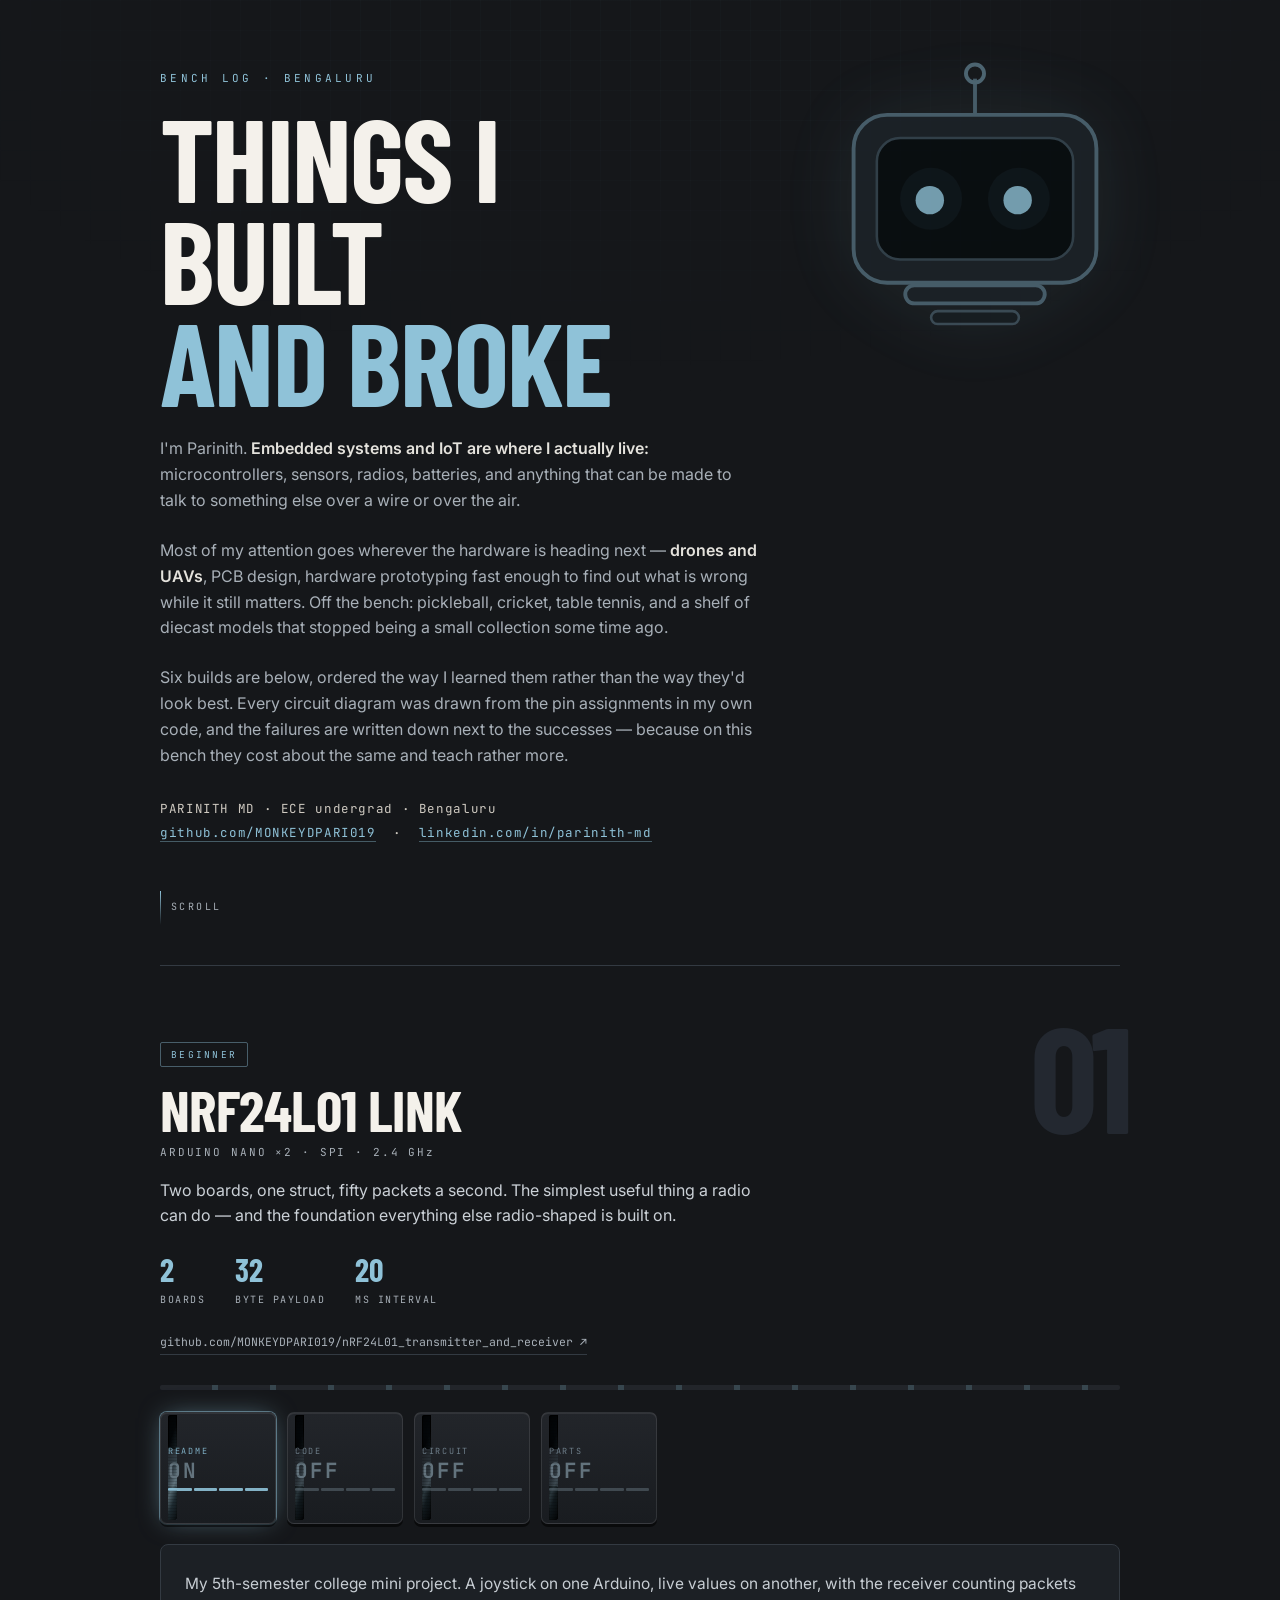
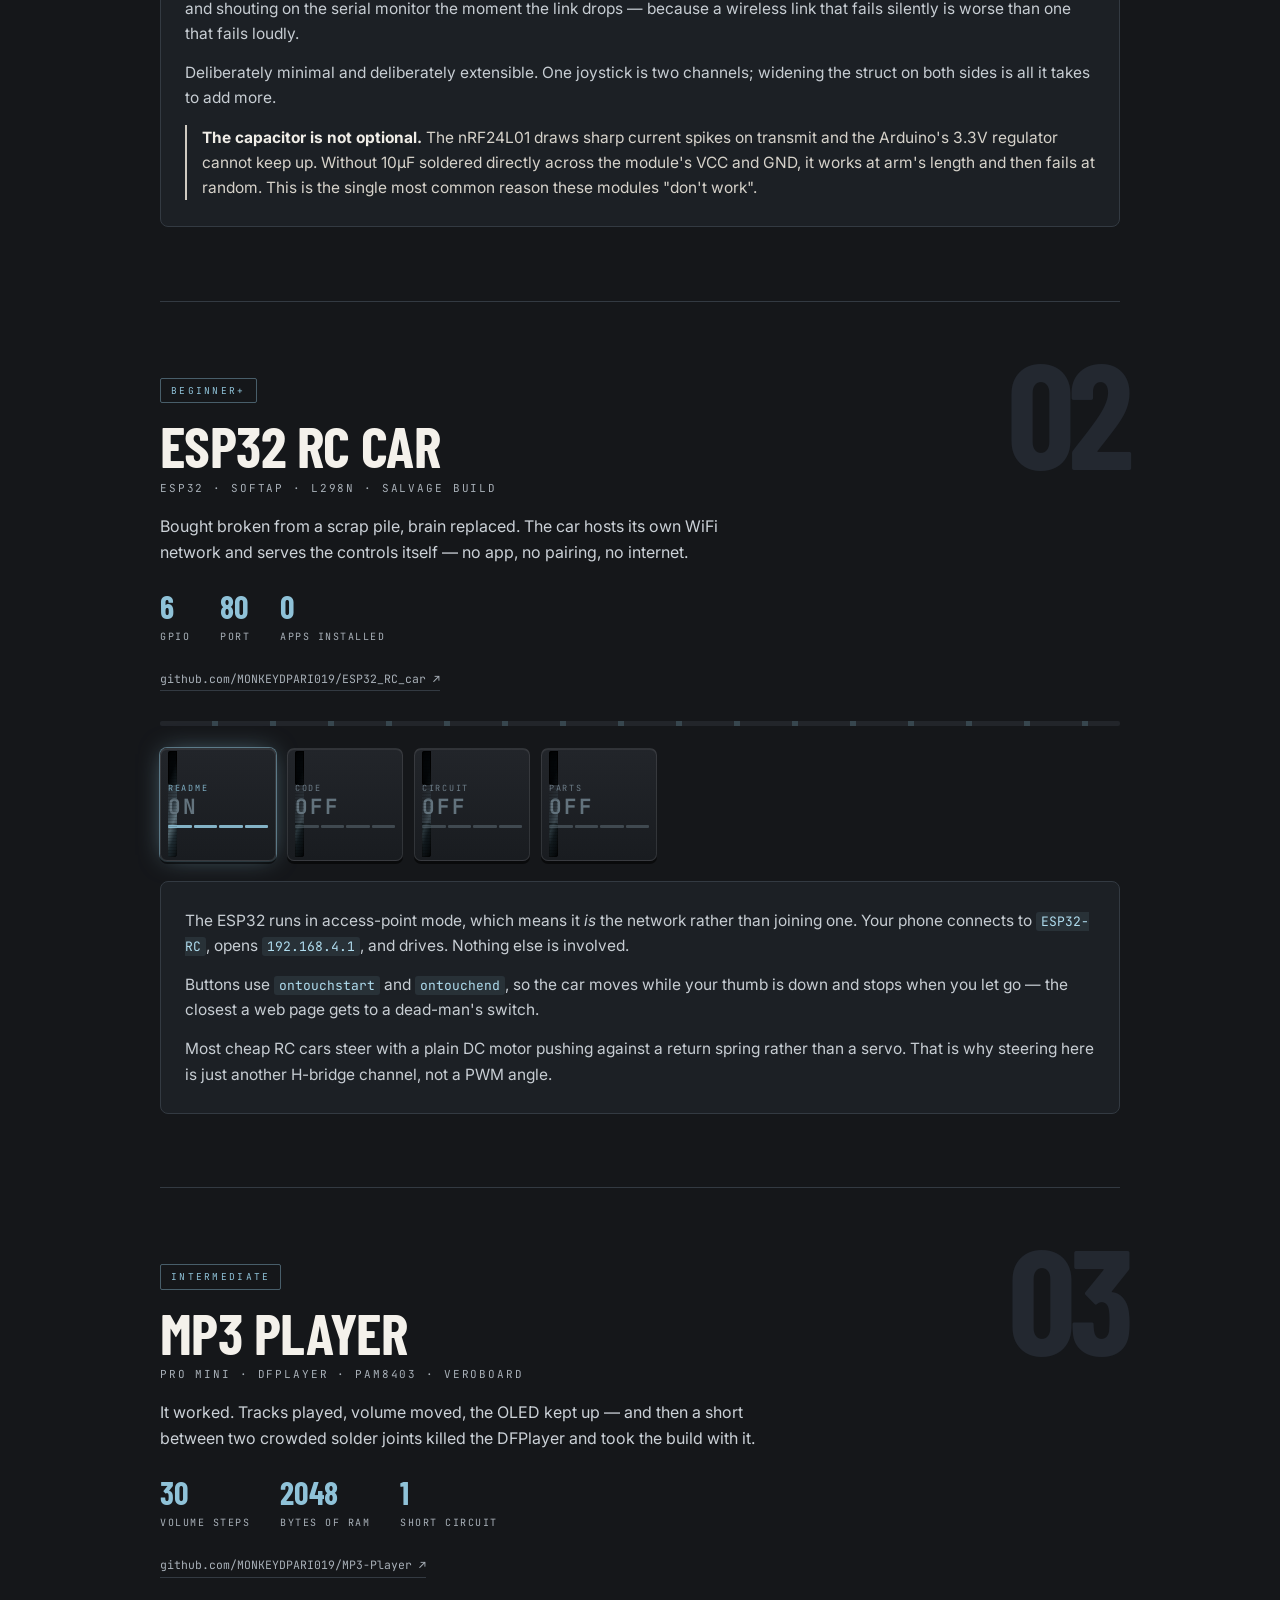
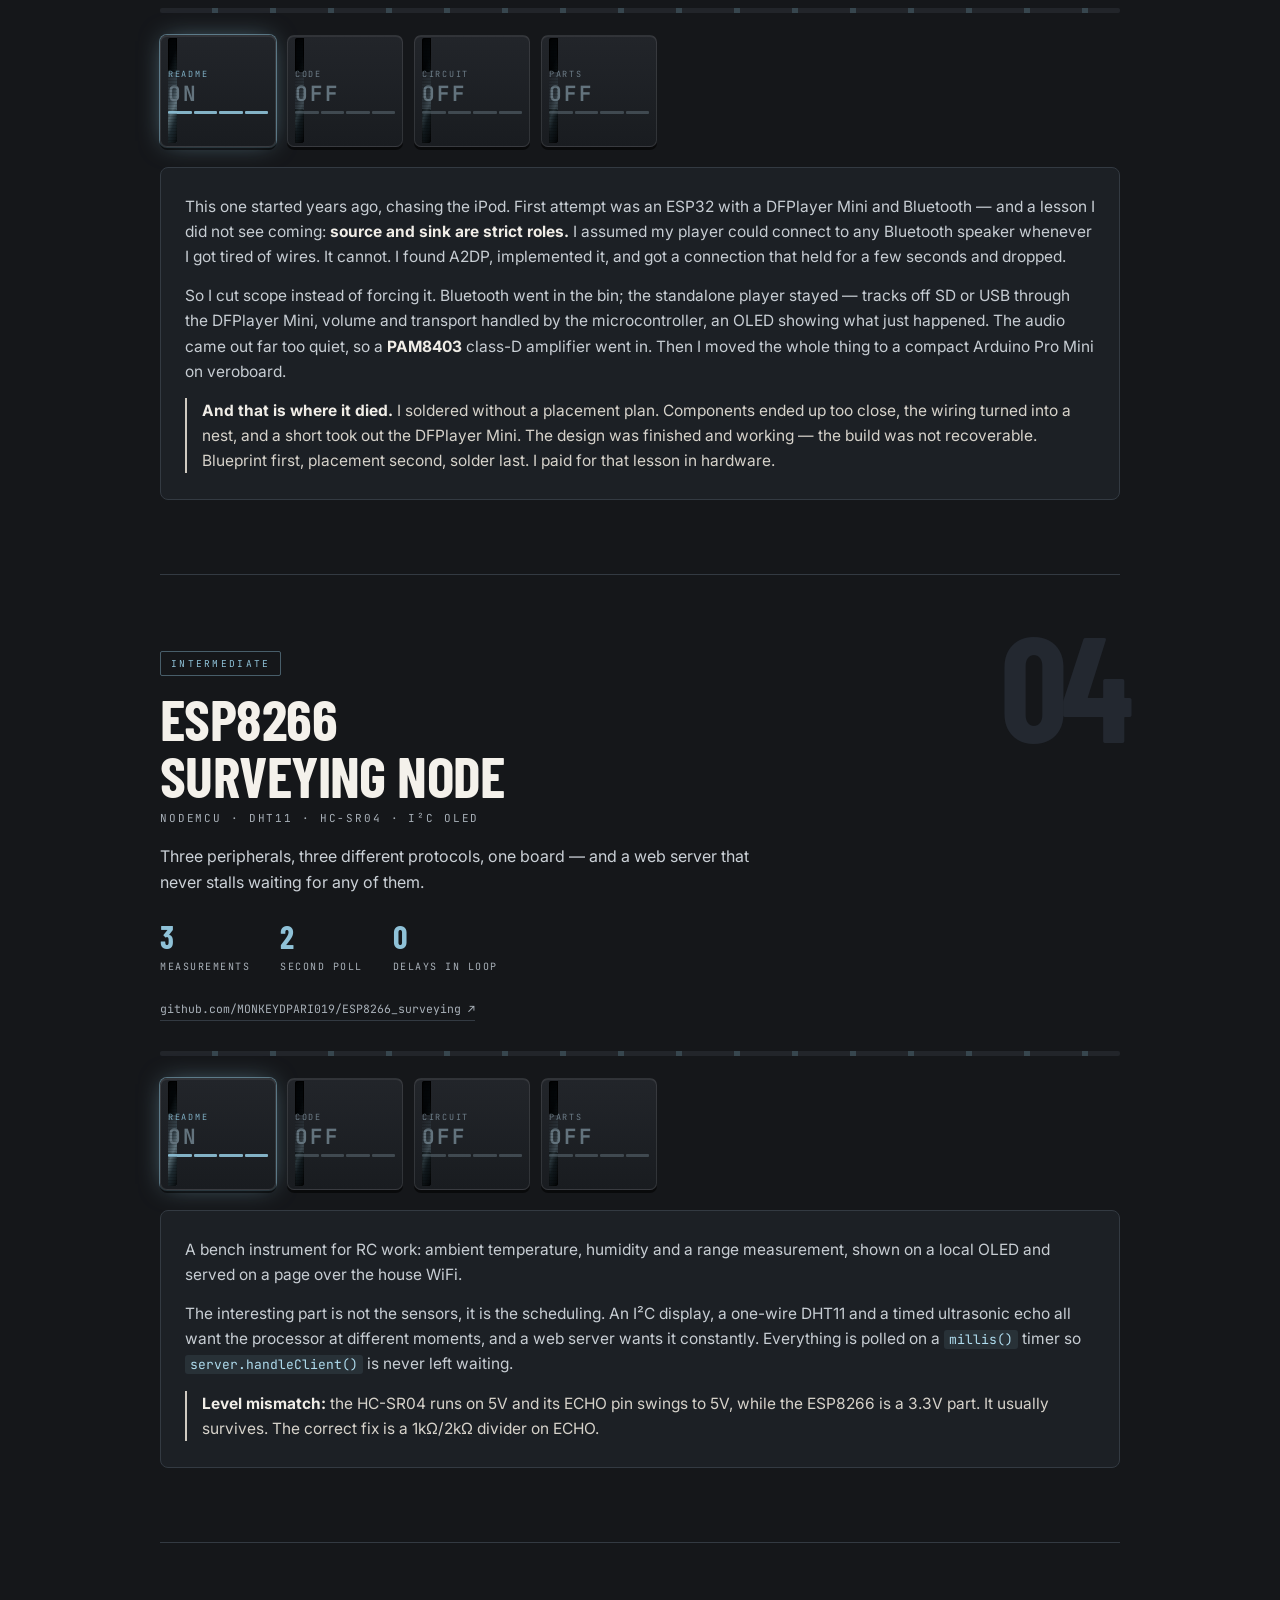
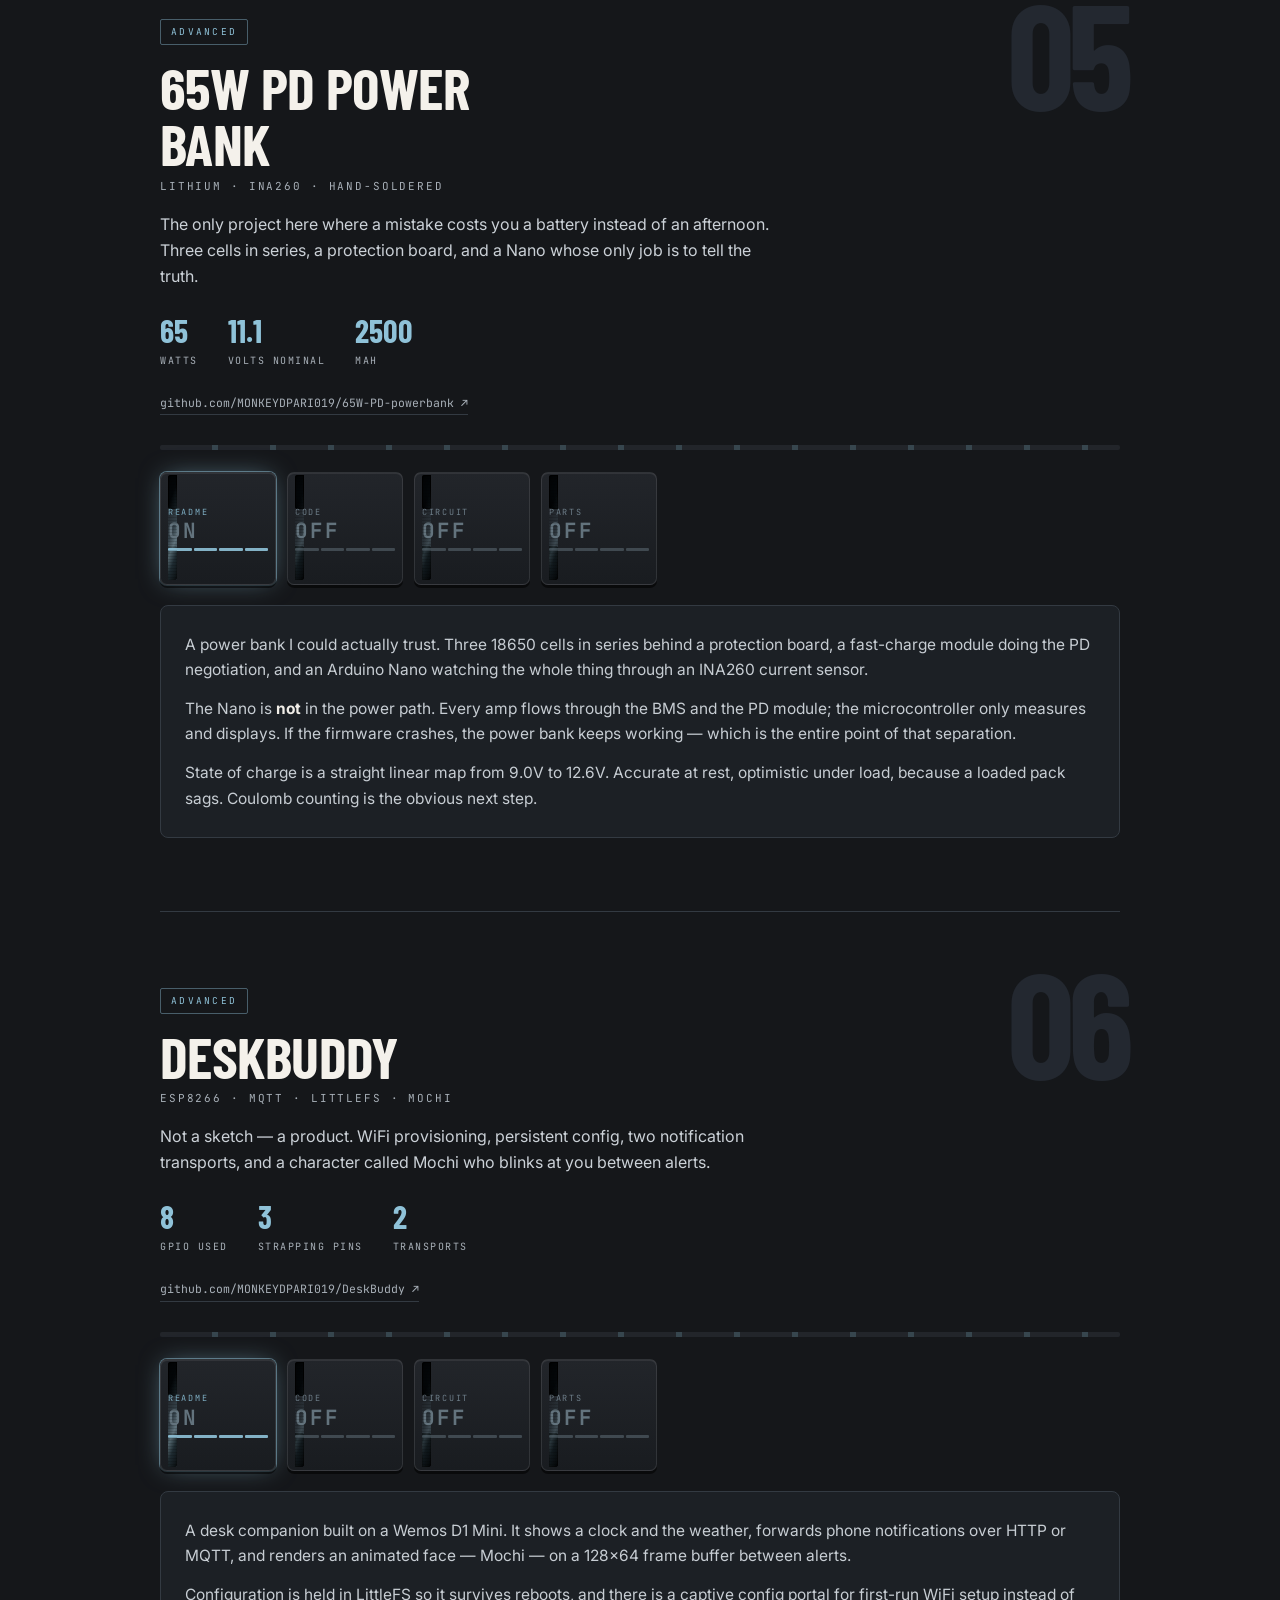
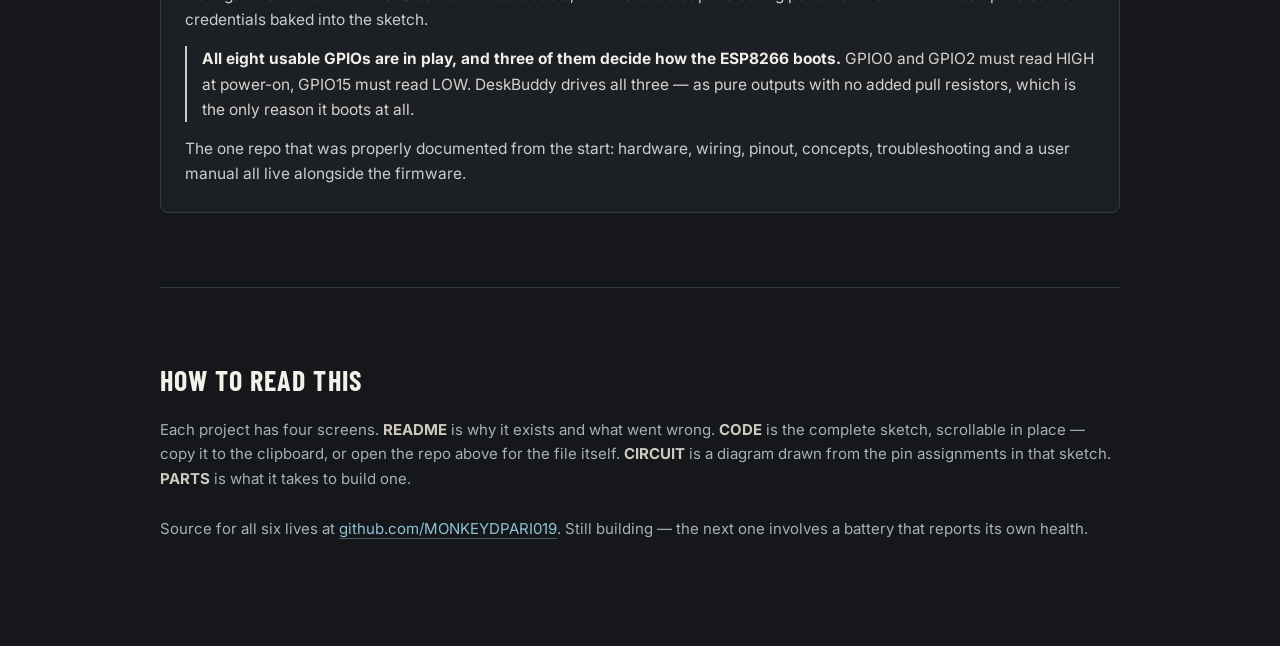
==== index.html @ 0521dbee "Add Bench Log site" ====
<!doctype html>
<html lang="en">
<head>
<meta charset="utf-8">
<meta name="viewport" content="width=device-width,initial-scale=1,viewport-fit=cover">
<meta name="description" content="Parinith MD — six hardware builds: nRF24L01 link, ESP32 RC car, MP3 player, ESP8266 surveying node, 65W PD power bank and DeskBuddy. Code, circuits and parts for each.">
<meta name="author" content="Parinith MD">
<meta name="theme-color" content="#15171a">
<meta property="og:type" content="website">
<meta property="og:title" content="Bench Log — Parinith">
<meta property="og:description" content="Parinith MD — six hardware builds: nRF24L01 link, ESP32 RC car, MP3 player, ESP8266 surveying node, 65W PD power bank and DeskBuddy. Code, circuits and parts for each.">
<link rel="icon" href="data:image/svg+xml,%3Csvg xmlns='http://www.w3.org/2000/svg' viewBox='0 0 100 100'%3E%3Ctext y='.9em' font-size='90'%3E%E2%9A%A1%3C/text%3E%3C/svg%3E">
<style>
  :root{color-scheme:dark}
  html{-webkit-text-size-adjust:100%}
  body{margin:0}
  img{max-width:100%}
  [hidden]{display:none!important}
</style>
</head>
<body>
<title>Bench Log — Parinith</title>
<link rel="preconnect" href="https://fonts.googleapis.com">
<link rel="preconnect" href="https://fonts.gstatic.com" crossorigin>
<link href="https://fonts.googleapis.com/css2?family=Barlow+Condensed:wght@400;600;700&family=JetBrains+Mono:wght@400;700&family=Inter:wght@400;500;600;700&display=swap" rel="stylesheet">
<style>
*{box-sizing:border-box}
:root{
  --bg:#15171a; --surface:#22252A; --surface2:#1c2025;
  --accent:#8FC2D8; --accent-hi:#AFDCEE; --chrome:#CFCAC1;
  --text:#E4E2DC; --dim:#A8B0B8; --line:#333a42;
  --mono:"JetBrains Mono",ui-monospace,SFMono-Regular,Menlo,monospace;
  --sans:"Inter",system-ui,-apple-system,"Segoe UI",sans-serif;
  --cond:"Barlow Condensed","Inter",system-ui,sans-serif;
}
body{background:var(--bg);color:var(--text);font-family:var(--sans);line-height:1.62;font-size:15.5px;
  -webkit-font-smoothing:antialiased}
body::before{content:"";position:fixed;inset:0;pointer-events:none;z-index:0;opacity:.4;
  background-image:linear-gradient(rgba(143,194,216,.05) 1px,transparent 1px),
                   linear-gradient(90deg,rgba(143,194,216,.05) 1px,transparent 1px);
  background-size:30px 30px;
  mask-image:radial-gradient(ellipse 85% 60% at 50% 0%,#000 25%,transparent 78%)}
.wrap{max-width:1000px;margin:0 auto;padding:0 20px;position:relative;z-index:1}

/* ---- hero ---- */
.hero{min-height:92vh;display:flex;flex-direction:column;justify-content:center;
  padding-block:70px 40px;position:relative}
.buddy{position:absolute;top:6%;right:-10px;width:min(310px,44vw);height:auto;opacity:.78;z-index:0;
  pointer-events:none;filter:drop-shadow(0 0 40px rgba(143,194,216,.12))}
.buddy .pup{transition:transform .14s cubic-bezier(.22,1,.3,1)}
.hero>*:not(.buddy){position:relative;z-index:1}
.hero .kick{font-family:var(--mono);font-size:11px;letter-spacing:.3em;color:var(--accent);text-transform:uppercase}
.hero h1{font-family:var(--cond);font-weight:700;font-size:clamp(44px,10.5vw,116px);line-height:.88;
  margin:18px 0 0;letter-spacing:-.015em;text-transform:uppercase;color:#F4F1EB}
.hero h1 em{font-style:normal;color:var(--accent);display:block}
.hero p{max-width:60ch;color:var(--dim);font-size:16px;margin:24px 0 0}
.hero p b{color:var(--text);font-weight:600}
.hero .who{font-family:var(--mono);font-size:12.5px;color:var(--chrome);margin-top:28px;letter-spacing:.05em;line-height:1.9}
.hero .who a{color:var(--accent);text-decoration:none;border-bottom:1px solid rgba(143,194,216,.4)}
.cue{margin-top:46px;font-family:var(--mono);font-size:10px;letter-spacing:.24em;color:var(--dim);
  display:flex;align-items:center;gap:10px}
.cue i{display:block;width:1px;height:34px;background:linear-gradient(var(--accent),transparent);
  animation:drop 2s ease-in-out infinite;transform-origin:top}
@keyframes drop{0%,100%{transform:scaleY(.3);opacity:.4}50%{transform:scaleY(1);opacity:1}}

/* ---- project ---- */
.proj{position:relative;padding-block:74px;border-top:1px solid var(--line)}
.pnum{position:absolute;top:54px;right:-6px;font-family:var(--cond);font-weight:700;
  font-size:clamp(78px,15vw,150px);line-height:.72;color:#232830;letter-spacing:-.05em;
  pointer-events:none;user-select:none;z-index:0}
.phead{position:relative;z-index:1}
.ptier{font-family:var(--mono);font-size:9.5px;letter-spacing:.24em;color:var(--accent);
  border:1px solid rgba(143,194,216,.42);display:inline-block;padding:4px 10px;border-radius:2px}
.pname{font-family:var(--cond);font-weight:700;font-size:clamp(32px,6.4vw,58px);line-height:.98;
  text-transform:uppercase;margin:14px 0 6px;letter-spacing:-.01em;color:#F4F1EB;overflow:hidden;
  max-width:min(100%,15ch);padding-right:4px}
.pname span{display:inline-block;transform:translateY(105%);transition:transform .75s cubic-bezier(.16,1,.3,1) .1s}
.reveal.in .pname span{transform:translateY(0)}
.pmeta{font-family:var(--mono);font-size:11px;letter-spacing:.17em;color:var(--dim)}
.ptag{max-width:62ch;color:#CBD1D7;font-size:16px;margin:16px 0 0}
.stats{display:flex;flex-wrap:wrap;gap:30px;margin-top:24px}
.stat b{display:block;font-family:var(--cond);font-weight:700;font-size:32px;color:var(--accent);line-height:1}
.stat span{font-family:var(--mono);font-size:10px;letter-spacing:.15em;color:var(--dim);text-transform:uppercase}
.repolink{display:inline-block;max-width:100%;margin-top:22px;font-family:var(--mono);font-size:11.5px;
  color:var(--dim);text-decoration:none;border-bottom:1px solid var(--line);padding-bottom:2px;
  overflow-wrap:anywhere;word-break:break-word;line-height:1.7}
.repolink:hover{color:var(--accent);border-color:var(--accent)}
.repolink.off{color:#79838c;border-bottom-style:dashed}
.stripe{height:5px;margin:30px 0 22px;border-radius:2px;
  background:repeating-linear-gradient(90deg,var(--surface) 0 52px,rgba(143,194,216,.28) 52px 58px);
  transform:scaleX(0);transform-origin:left;transition:transform 1s cubic-bezier(.16,1,.3,1) .2s}
.reveal.in .stripe{transform:scaleX(1)}

/* ---- OLED buttons, live blue ---- */
.oledrow{display:flex;flex-wrap:wrap;gap:11px;position:relative;z-index:1}
.oled{width:116px;padding:7px;border-radius:7px;border:1px solid rgba(255,255,255,.1);
  background:linear-gradient(var(--surface),#191c20);
  box-shadow:0 3px 0 rgba(0,0,0,.55),inset 0 1px 0 rgba(255,255,255,.07);
  cursor:pointer;font:inherit;color:inherit;text-align:left;display:block;
  transition:transform .18s cubic-bezier(.2,.8,.2,1),box-shadow .18s}
.oled:hover{transform:translateY(-2px)}
.oled:active{transform:translateY(2px);box-shadow:0 1px 0 rgba(0,0,0,.55)}
.oled:focus-visible{outline:2px solid var(--accent);outline-offset:3px}
.oled .screen{position:relative;border-radius:3px;background:#04080b;padding:8px 9px 7px;overflow:hidden;
  box-shadow:inset 0 0 0 1px #000,inset 0 0 16px rgba(0,0,0,.9)}
.oled .sweep{position:absolute;inset:0;pointer-events:none;
  background:linear-gradient(112deg,transparent 22%,rgba(143,194,216,.10) 42%,rgba(175,220,238,.22) 50%,
    rgba(143,194,216,.10) 58%,transparent 78%);
  background-size:280% 100%;animation:sweep 4.2s linear infinite}
@keyframes sweep{from{background-position:180% 0}to{background-position:-80% 0}}
.oled .screen::after{content:"";position:absolute;inset:0;pointer-events:none;opacity:.5;
  background:repeating-linear-gradient(to bottom,rgba(0,0,0,.3) 0 1px,transparent 1px 3px)}
.oled .lbl,.oled .state,.oled .bars{position:relative}
.oled .lbl{display:block;font-family:var(--mono);font-size:8.5px;letter-spacing:.2em;color:#6d7d88;transition:color .25s}
.oled .state{display:block;font-family:var(--mono);font-size:21px;font-weight:700;letter-spacing:.1em;
  line-height:1.15;color:#63737d;transition:color .25s,text-shadow .25s}
.oled .bars{display:flex;gap:2px;margin-top:5px}
.oled .bars i{height:3px;flex:1;background:#63737d;opacity:.5;border-radius:1px;transition:background .25s,opacity .25s}
.oled[aria-pressed="true"]{box-shadow:0 3px 0 rgba(0,0,0,.55),inset 0 1px 0 rgba(255,255,255,.07),
  0 0 0 1px rgba(143,194,216,.5),0 0 26px -6px rgba(143,194,216,.6)}
.oled[aria-pressed="true"] .sweep{animation-duration:2.1s;
  background:linear-gradient(112deg,transparent 18%,rgba(143,194,216,.2) 40%,rgba(190,232,248,.42) 50%,
    rgba(143,194,216,.2) 60%,transparent 82%);background-size:280% 100%}
.oled[aria-pressed="true"] .lbl{color:#7FAFC4}
.oled[aria-pressed="true"] .state{animation:livehue 2.6s ease-in-out infinite}
@keyframes livehue{
  0%,100%{color:var(--accent);text-shadow:0 0 8px rgba(143,194,216,.45)}
  50%{color:var(--accent-hi);text-shadow:0 0 16px rgba(175,220,238,.8)}}
.oled[aria-pressed="true"] .bars i{background:var(--accent);opacity:.9}
.oled[aria-pressed="true"] .bars i:nth-child(1){animation:pls 1.5s infinite}
.oled[aria-pressed="true"] .bars i:nth-child(2){animation:pls 1.5s .2s infinite}
.oled[aria-pressed="true"] .bars i:nth-child(3){animation:pls 1.5s .4s infinite}
.oled[aria-pressed="true"] .bars i:nth-child(4){animation:pls 1.5s .6s infinite}
@keyframes pls{0%,100%{opacity:.9}50%{opacity:.3}}

/* ---- panels ---- */
.panels{margin-top:20px;position:relative;z-index:1}
.panel{background:var(--surface2);border:1px solid var(--line);border-radius:8px;padding:26px 24px;
  color:#C7CDD3;animation:lock .55s cubic-bezier(.16,1,.3,1) both}
.panel[hidden]{display:none!important}
@keyframes lock{from{opacity:0;transform:perspective(900px) rotateX(-11deg) translateY(16px)}
  to{opacity:1;transform:perspective(900px) rotateX(0) translateY(0)}}
.panel p{margin:0 0 14px}.panel p:last-child{margin-bottom:0}
.panel b{color:#F0EDE7}
.panel code{font-family:var(--mono);font-size:13px;color:var(--accent-hi);
  background:rgba(143,194,216,.1);padding:1px 5px;border-radius:3px}
.panel .warn{border-left:2px solid var(--chrome);padding-left:15px;color:#D6D2CA}

/* ---- code ---- */
.cblock+.cblock{margin-top:24px}
.codehead{display:flex;flex-wrap:wrap;gap:10px;align-items:center;justify-content:space-between;margin-bottom:12px}
.cfile{font-family:var(--mono);font-size:11.5px;letter-spacing:.08em;color:var(--chrome)}
.cfile em{font-style:normal;color:#7e8891;margin-left:10px;font-size:10.5px}
.cacts{display:flex;flex-wrap:wrap;gap:8px}
.cbtn{font-family:var(--mono);font-size:10.5px;letter-spacing:.13em;padding:8px 13px;border-radius:4px;
  border:1px solid rgba(143,194,216,.4);background:rgba(143,194,216,.08);color:var(--accent-hi);
  cursor:pointer;text-decoration:none;display:inline-flex;align-items:center;gap:7px;
  transition:background .2s,border-color .2s,color .2s}
.cbtn:hover{background:rgba(143,194,216,.2);border-color:var(--accent)}
.cbtn .ci{font-size:12px;line-height:1}
.cbtn.off{border-style:dashed;border-color:#4a535c;background:none;color:#7e8891;cursor:default}
.cbtn.done{background:rgba(143,194,216,.3);color:#fff;border-color:var(--accent-hi)}
.prewrap{position:relative}
.prewrap::after{content:"";position:absolute;left:1px;right:14px;bottom:1px;height:44px;border-radius:0 0 6px 6px;
  background:linear-gradient(transparent,#0d1114 88%);pointer-events:none;opacity:1;transition:opacity .25s}
.prewrap.at-end::after{opacity:0}
.panel pre{margin:0;overflow:auto;max-height:520px;background:#0d1114;border:1px solid #2a3138;
  border-radius:6px;padding:18px;
  scrollbar-width:thin;scrollbar-color:#5C8CA4 #12181c}
.panel pre::-webkit-scrollbar{width:13px;height:13px}
.panel pre::-webkit-scrollbar-track{background:#12181c;border-radius:7px}
.panel pre::-webkit-scrollbar-thumb{background:#4E7285;border-radius:7px;border:3px solid #12181c;min-height:44px}
.panel pre::-webkit-scrollbar-thumb:hover{background:var(--accent)}
.panel pre::-webkit-scrollbar-corner{background:#12181c}
.panel pre code{background:none;padding:0;color:#D3D9DF;font-size:12.8px;line-height:1.72;display:block;
  white-space:pre;font-family:var(--mono)}

/* ---- circuit ---- */
.cdwrap{overflow-x:auto;-webkit-overflow-scrolling:touch}
.cd{display:block;width:100%;min-width:660px;height:auto}
.cd .tr{stroke-dasharray:1400;stroke-dashoffset:1400}
.panel:not([hidden]) .cd .tr{animation:draw 1.9s ease forwards}
@keyframes draw{to{stroke-dashoffset:0}}
.cnote{margin-top:20px;font-size:14.5px;color:#B3BAC1;max-width:74ch}
.plates{display:flex;flex-wrap:wrap;gap:9px}
.plate{font-family:var(--mono);font-size:11px;letter-spacing:.12em;padding:9px 13px;
  border:1px solid #3c444d;border-radius:3px;color:var(--chrome);background:#1a1e23}

/* ---- footer ---- */
.foot{padding-block:70px 90px;border-top:1px solid var(--line);color:var(--dim);font-size:15px}
.foot h3{font-family:var(--cond);font-size:28px;text-transform:uppercase;letter-spacing:.04em;
  color:#F4F1EB;margin:0 0 14px}
.foot a{color:var(--accent);text-decoration:none;border-bottom:1px solid rgba(143,194,216,.4)}

.reveal{opacity:0;transform:translateY(28px);transition:opacity .7s ease,transform .7s cubic-bezier(.16,1,.3,1)}
.reveal.in{opacity:1;transform:none}
@media (prefers-reduced-motion:reduce){
  *,*::before,*::after{animation-duration:.01ms!important;animation-iteration-count:1!important;
    transition-duration:.01ms!important}
  .reveal{opacity:1;transform:none}.pname span{transform:none}.stripe{transform:scaleX(1)}
  .cd .tr{stroke-dashoffset:0}}
@media(max-width:620px){
  .buddy{width:132px;top:0;right:-16px;opacity:.3}
  .pnum{display:none}.pname{max-width:100%}
  .oled{width:calc(50% - 6px)}
  .panel{padding:20px 16px}.panel pre{padding:14px;max-height:400px}
  .stats{gap:22px}
  .codehead{justify-content:flex-start}
}
</style>

<div class="wrap">

<header class="hero">
  <svg class="buddy" viewBox="0 0 240 220" aria-hidden="true">
  <g class="bd">
    <path d="M120 16 V44" stroke="#55707f" stroke-width="3"/>
    <circle cx="120" cy="12" r="7" fill="none" stroke="#5d7a8a" stroke-width="3"/>
    <rect x="26" y="44" width="188" height="130" rx="26" fill="#1e242b" stroke="#55707f" stroke-width="3"/>
    <rect x="44" y="62" width="152" height="94" rx="18" fill="#070c0f" stroke="#3a4b56" stroke-width="2"/>
    <g class="eyeL"><circle cx="86" cy="109" r="24" fill="#0e161b"/><circle class="pup" cx="86" cy="109" r="11" fill="#8FC2D8"/></g>
    <g class="eyeR"><circle cx="154" cy="109" r="24" fill="#0e161b"/><circle class="pup" cx="154" cy="109" r="11" fill="#8FC2D8"/></g>
    <rect x="66" y="176" width="108" height="14" rx="7" fill="#1e242b" stroke="#55707f" stroke-width="3"/>
    <rect x="86" y="196" width="68" height="10" rx="5" fill="#191f25" stroke="#465966" stroke-width="2"/>
  </g>
</svg>
  <div class="kick">Bench log · Bengaluru</div>
  <h1>Things I<br>built<em>and broke</em></h1>
  <p>I'm Parinith. <b>Embedded systems and IoT are where I actually live:</b> microcontrollers, sensors, radios, batteries, and anything that can be made to talk to something else over a wire or over the air.</p>
  <p>Most of my attention goes wherever the hardware is heading next — <b>drones and UAVs</b>, PCB design, hardware prototyping fast enough to find out what is wrong while it still matters. Off the bench: pickleball, cricket, table tennis, and a shelf of diecast models that stopped being a small collection some time ago.</p>
  <p>Six builds are below, ordered the way I learned them rather than the way they'd look best. Every circuit diagram was drawn from the pin assignments in my own code, and the failures are written down next to the successes — because on this bench they cost about the same and teach rather more.</p>
  <div class="who">PARINITH MD · ECE undergrad · Bengaluru<br>
    <a href="https://github.com/MONKEYDPARI019" target="_blank" rel="noopener">github.com/MONKEYDPARI019</a>
    &nbsp;·&nbsp;
    <a href="https://www.linkedin.com/in/parinith-md-26a4a126a" target="_blank" rel="noopener">linkedin.com/in/parinith-md</a></div>
  <div class="cue"><i></i>SCROLL</div>
</header>


<section class="proj reveal" id="p-nrf">
  <div class="pnum" aria-hidden="true">01</div>
  <div class="phead">
    <div class="ptier">BEGINNER</div>
    <h2 class="pname"><span>nRF24L01 Link</span></h2>
    <div class="pmeta">ARDUINO NANO ×2 · SPI · 2.4 GHz</div>
    <p class="ptag">Two boards, one struct, fifty packets a second. The simplest useful thing a radio can do — and the foundation everything else radio-shaped is built on.</p>
    <div class="stats"><div class="stat"><b data-to="2">2</b><span>boards</span></div><div class="stat"><b data-to="32">32</b><span>byte payload</span></div><div class="stat"><b data-to="20">20</b><span>ms interval</span></div></div>
    <a class="repolink" href="https://github.com/MONKEYDPARI019/nRF24L01_transmitter_and_receiver" target="_blank" rel="noopener">github.com/MONKEYDPARI019/nRF24L01_transmitter_and_receiver &#8599;</a>
  </div>
  <div class="stripe" aria-hidden="true"></div>
  <div class="oledrow" role="tablist"><button class="oled" aria-pressed="true" data-target="nrf-readme"><span class="screen"><span class="sweep" aria-hidden="true"></span><span class="lbl">README</span><span class="state">ON</span><span class="bars"><i></i><i></i><i></i><i></i></span></span></button><button class="oled" aria-pressed="false" data-target="nrf-code"><span class="screen"><span class="sweep" aria-hidden="true"></span><span class="lbl">CODE</span><span class="state">OFF</span><span class="bars"><i></i><i></i><i></i><i></i></span></span></button><button class="oled" aria-pressed="false" data-target="nrf-circuit"><span class="screen"><span class="sweep" aria-hidden="true"></span><span class="lbl">CIRCUIT</span><span class="state">OFF</span><span class="bars"><i></i><i></i><i></i><i></i></span></span></button><button class="oled" aria-pressed="false" data-target="nrf-parts"><span class="screen"><span class="sweep" aria-hidden="true"></span><span class="lbl">PARTS</span><span class="state">OFF</span><span class="bars"><i></i><i></i><i></i><i></i></span></span></button></div>
  <div class="panels">
    <div class="panel" id="nrf-readme"><p>My 5th-semester college mini project. A joystick on one Arduino, live values on another, with the receiver counting packets and shouting on the serial monitor the moment the link drops — because a wireless link that fails silently is worse than one that fails loudly.</p>
<p>Deliberately minimal and deliberately extensible. One joystick is two channels; widening the struct on both sides is all it takes to add more.</p>
<p class="warn"><b>The capacitor is not optional.</b> The nRF24L01 draws sharp current spikes on transmit and the Arduino's 3.3V regulator cannot keep up. Without 10µF soldered directly across the module's VCC and GND, it works at arm's length and then fails at random. This is the single most common reason these modules "don't work".</p></div>
    <div class="panel" id="nrf-code" hidden><div class="cblock">
  <div class="codehead">
    <span class="cfile">transmitter.ino<em>34 lines &middot; scroll for the rest</em></span>
    <span class="cacts"><button class="cbtn copy" data-copy="nrf-src-0"><span class="ci">&#10697;</span> COPY CODE</button></span>
  </div>
  <div class="prewrap"><pre><code id="nrf-src-0">#include &lt;SPI.h&gt;
#include &lt;nRF24L01.h&gt;
#include &lt;RF24.h&gt;

RF24 radio(9, 10); // CE, CSN
const uint64_t address = 0xE8E8F0F0E1LL;  // Communication pipe

struct DataPacket {
  int xValue;
  int yValue;
};

DataPacket data;

void setup() {
  Serial.begin(9600);
  radio.begin();
  radio.openWritingPipe(address);
  radio.setPALevel(RF24_PA_LOW);
  radio.stopListening();
}

void loop() {
  data.xValue = analogRead(A0);  // Joystick X-axis
  data.yValue = analogRead(A1);  // Joystick Y-axis

  radio.write(&amp;data, sizeof(DataPacket));  // Send values

  // Debug
  Serial.print("X: "); Serial.print(data.xValue);
  Serial.print("\tY: "); Serial.println(data.yValue);

  delay(20);
}</code></pre></div>
</div><div class="cblock">
  <div class="codehead">
    <span class="cfile">receiver_working.ino<em>50 lines &middot; scroll for the rest</em></span>
    <span class="cacts"><button class="cbtn copy" data-copy="nrf-src-1"><span class="ci">&#10697;</span> COPY CODE</button></span>
  </div>
  <div class="prewrap"><pre><code id="nrf-src-1">#include &lt;SPI.h&gt;
#include &lt;nRF24L01.h&gt;
#include &lt;RF24.h&gt;

RF24 radio(9, 10); // CE, CSN
const uint64_t address = 0xE8E8F0F0E1LL;  // Must match transmitter

struct DataPacket {
  int xValue;
  int yValue;
};

DataPacket data;

unsigned long lastReceived = 0;
unsigned int receivedCount = 0;
unsigned int missedCount = 0;
const unsigned long timeout = 200; // ms to consider connection lost

void setup() {
  Serial.begin(9600);
  radio.begin();
  radio.openReadingPipe(1, address);
  radio.setPALevel(RF24_PA_LOW);
  radio.startListening();
  Serial.println("Receiver online. Printing RF details...");
  radio.printDetails();  // Outputs all RF24 config registers over Serial
}

void loop() {
  if (radio.available()) {
    radio.read(&amp;data, sizeof(DataPacket));
    receivedCount++;
    lastReceived = millis();
    Serial.print("Received X: "); Serial.print(data.xValue);
    Serial.print("\tY: "); Serial.print(data.yValue);
    Serial.print("\tPacket #: "); Serial.print(receivedCount);
    Serial.print("\tMissed: "); Serial.println(missedCount);
    missedCount = 0; // Reset missed counter on successful packet
  } else {
    // If timeout exceeded, warn and increment missed count
    if (millis() - lastReceived &gt; timeout) {
      missedCount++;
      Serial.println("Warning: No packet received within timeout!");
      Serial.print("Missed packets: "); Serial.println(missedCount);
      lastReceived = millis(); // Reset timer so not to spam Serial
    }
  }
  delay(20);
}</code></pre></div>
</div></div>
    <div class="panel" id="nrf-circuit" hidden><div class="cdwrap"><svg class="cd" viewBox="0 0 900 430" xmlns="http://www.w3.org/2000/svg" role="img">
<text x="0" y="14" fill="#8fc2d8" font-family="JetBrains Mono,monospace" font-size="9" letter-spacing="0.08em">TRANSMITTER</text>
<text x="500" y="14" fill="#8fc2d8" font-family="JetBrains Mono,monospace" font-size="9" letter-spacing="0.08em">RECEIVER</text>
<rect x="20" y="120" width="130" height="150" fill="#232830" stroke="#6f8b99" stroke-width="1.3" rx="3"/>
<text x="85" y="188" fill="#cfcac1" font-family="JetBrains Mono,monospace" font-size="11" text-anchor="middle">ARDUINO</text>
<text x="85" y="204" fill="#cfcac1" font-family="JetBrains Mono,monospace" font-size="11" text-anchor="middle">NANO</text>
<text x="85" y="222" fill="#7d8b95" font-family="JetBrains Mono,monospace" font-size="8.5" text-anchor="middle">transmitter</text>
<rect x="250" y="130" width="110" height="96" fill="#1b1f24" stroke="#4a6574" stroke-width="1.2" rx="3"/>
<text x="305" y="172" fill="#cfcac1" font-family="JetBrains Mono,monospace" font-size="11" text-anchor="middle">nRF24L01+</text>
<text x="305" y="190" fill="#7d8b95" font-family="JetBrains Mono,monospace" font-size="8.5" text-anchor="middle">2.4 GHz</text>
<rect x="20" y="300" width="130" height="74" fill="#1b1f24" stroke="#4a6574" stroke-width="1.2" rx="3"/>
<text x="85" y="332" fill="#cfcac1" font-family="JetBrains Mono,monospace" font-size="11" text-anchor="middle">JOYSTICK</text>
<text x="85" y="350" fill="#7d8b95" font-family="JetBrains Mono,monospace" font-size="8.5" text-anchor="middle">2-axis analog</text>
<path d="M150 140 H250" stroke="#8fc2d8" stroke-width="1.3" fill="none" class="tr"/><text x="200" y="135" fill="#7d8b95" font-family="JetBrains Mono,monospace" font-size="8.5" text-anchor="middle">D9 CE</text>
<path d="M150 158 H250" stroke="#8fc2d8" stroke-width="1.3" fill="none" class="tr"/><text x="200" y="153" fill="#7d8b95" font-family="JetBrains Mono,monospace" font-size="8.5" text-anchor="middle">D10 CSN</text>
<path d="M150 176 H250" stroke="#8fc2d8" stroke-width="1.3" fill="none" class="tr"/><text x="200" y="171" fill="#7d8b95" font-family="JetBrains Mono,monospace" font-size="8.5" text-anchor="middle">D13 SCK</text>
<path d="M150 194 H250" stroke="#8fc2d8" stroke-width="1.3" fill="none" class="tr"/><text x="200" y="189" fill="#7d8b95" font-family="JetBrains Mono,monospace" font-size="8.5" text-anchor="middle">D11 MOSI</text>
<path d="M150 212 H250" stroke="#8fc2d8" stroke-width="1.3" fill="none" class="tr"/><text x="200" y="207" fill="#7d8b95" font-family="JetBrains Mono,monospace" font-size="8.5" text-anchor="middle">D12 MISO</text>
<path d="M150 240 H210 V252 H250" stroke="#cfcac1" stroke-width="1.6" fill="none" class="tr"/><text x="212" y="266" fill="#7d8b95" font-family="JetBrains Mono,monospace" font-size="8.5">3.3V</text>
<path d="M60 300 V284 H120 V300" stroke="#8fc2d8" stroke-width="1.3" fill="none" class="tr"/>
<path d="M75 300 V276 H40 V270" stroke="#8fc2d8" stroke-width="1.3" fill="none" class="tr"/>
<text x="24" y="292" fill="#7d8b95" font-family="JetBrains Mono,monospace" font-size="8.5">A0 x</text><text x="108" y="292" fill="#7d8b95" font-family="JetBrains Mono,monospace" font-size="8.5">A1 y</text>
<rect x="266" y="246" width="78" height="20" fill="none" stroke="#cfcac1" stroke-width="1" stroke-dasharray="3 2"/>
<text x="305" y="260" fill="#7d8b95" font-family="JetBrains Mono,monospace" font-size="8.5" text-anchor="middle">10uF across VCC</text>
<path d="M370 178 q60 -46 120 0" stroke="#8fc2d8" stroke-width="1.2" fill="none" stroke-dasharray="5 4" class="tr"/>
<path d="M378 190 q52 -34 104 0" stroke="#8fc2d8" stroke-width="1" fill="none" stroke-dasharray="4 4" opacity=".6" class="tr"/>
<text x="430" y="126" fill="#8fc2d8" font-family="JetBrains Mono,monospace" font-size="9" letter-spacing="0.08em" text-anchor="middle">PIPE 0xE8E8F0F0E1</text>
<rect x="500" y="130" width="110" height="96" fill="#1b1f24" stroke="#4a6574" stroke-width="1.2" rx="3"/>
<text x="555" y="172" fill="#cfcac1" font-family="JetBrains Mono,monospace" font-size="11" text-anchor="middle">nRF24L01+</text>
<text x="555" y="190" fill="#7d8b95" font-family="JetBrains Mono,monospace" font-size="8.5" text-anchor="middle">2.4 GHz</text>
<rect x="710" y="120" width="130" height="150" fill="#232830" stroke="#6f8b99" stroke-width="1.3" rx="3"/>
<text x="775" y="188" fill="#cfcac1" font-family="JetBrains Mono,monospace" font-size="11" text-anchor="middle">ARDUINO</text>
<text x="775" y="204" fill="#cfcac1" font-family="JetBrains Mono,monospace" font-size="11" text-anchor="middle">NANO</text>
<text x="775" y="222" fill="#7d8b95" font-family="JetBrains Mono,monospace" font-size="8.5" text-anchor="middle">receiver</text>
<path d="M610 140 H710" stroke="#8fc2d8" stroke-width="1.3" fill="none" class="tr"/><text x="660" y="135" fill="#7d8b95" font-family="JetBrains Mono,monospace" font-size="8.5" text-anchor="middle">D9 CE</text>
<path d="M610 158 H710" stroke="#8fc2d8" stroke-width="1.3" fill="none" class="tr"/><text x="660" y="153" fill="#7d8b95" font-family="JetBrains Mono,monospace" font-size="8.5" text-anchor="middle">D10 CSN</text>
<path d="M610 176 H710" stroke="#8fc2d8" stroke-width="1.3" fill="none" class="tr"/><text x="660" y="171" fill="#7d8b95" font-family="JetBrains Mono,monospace" font-size="8.5" text-anchor="middle">D13 SCK</text>
<path d="M610 194 H710" stroke="#8fc2d8" stroke-width="1.3" fill="none" class="tr"/><text x="660" y="189" fill="#7d8b95" font-family="JetBrains Mono,monospace" font-size="8.5" text-anchor="middle">D11 MOSI</text>
<path d="M610 212 H710" stroke="#8fc2d8" stroke-width="1.3" fill="none" class="tr"/><text x="660" y="207" fill="#7d8b95" font-family="JetBrains Mono,monospace" font-size="8.5" text-anchor="middle">D12 MISO</text>
<path d="M610 240 H670 V252 H710" stroke="#cfcac1" stroke-width="1.6" fill="none" class="tr"/><text x="672" y="266" fill="#7d8b95" font-family="JetBrains Mono,monospace" font-size="8.5">3.3V</text>
<rect x="516" y="246" width="78" height="20" fill="none" stroke="#cfcac1" stroke-width="1" stroke-dasharray="3 2"/>
<text x="555" y="260" fill="#7d8b95" font-family="JetBrains Mono,monospace" font-size="8.5" text-anchor="middle">10uF across VCC</text>
<path d="M710 300 H840" stroke="#6d7a84" stroke-width="1.3" fill="none" class="tr"/><text x="775" y="316" fill="#7d8b95" font-family="JetBrains Mono,monospace" font-size="8.5" text-anchor="middle">USB / serial 9600</text>
<text x="0" y="410" fill="#7d8b95" font-family="JetBrains Mono,monospace" font-size="8.5">SPI is fixed by hardware. Only CE and CSN are chosen in software: RF24 radio(9, 10).</text>
</svg></div><p class="cnote">SPI is fixed by the Arduino's hardware peripheral — only CE and CSN are chosen in software. The receiver calls <code>radio.printDetails()</code> at boot; if those registers print as all zeros or all 0xFF, the Arduino is not talking to the radio at all.</p></div>
    <div class="panel" id="nrf-parts" hidden><div class="plates"><span class="plate">ARDUINO NANO ×2</span><span class="plate">nRF24L01+ ×2</span><span class="plate">ANALOG JOYSTICK</span><span class="plate">10µF ×2</span><span class="plate">3.3V RAIL — NOT 5V</span></div></div>
  </div>
</section>

<section class="proj reveal" id="p-rc">
  <div class="pnum" aria-hidden="true">02</div>
  <div class="phead">
    <div class="ptier">BEGINNER+</div>
    <h2 class="pname"><span>ESP32 RC Car</span></h2>
    <div class="pmeta">ESP32 · SOFTAP · L298N · SALVAGE BUILD</div>
    <p class="ptag">Bought broken from a scrap pile, brain replaced. The car hosts its own WiFi network and serves the controls itself — no app, no pairing, no internet.</p>
    <div class="stats"><div class="stat"><b data-to="6">6</b><span>GPIO</span></div><div class="stat"><b data-to="80">80</b><span>port</span></div><div class="stat"><b data-to="0">0</b><span>apps installed</span></div></div>
    <a class="repolink" href="https://github.com/MONKEYDPARI019/ESP32_RC_car" target="_blank" rel="noopener">github.com/MONKEYDPARI019/ESP32_RC_car &#8599;</a>
  </div>
  <div class="stripe" aria-hidden="true"></div>
  <div class="oledrow" role="tablist"><button class="oled" aria-pressed="true" data-target="rc-readme"><span class="screen"><span class="sweep" aria-hidden="true"></span><span class="lbl">README</span><span class="state">ON</span><span class="bars"><i></i><i></i><i></i><i></i></span></span></button><button class="oled" aria-pressed="false" data-target="rc-code"><span class="screen"><span class="sweep" aria-hidden="true"></span><span class="lbl">CODE</span><span class="state">OFF</span><span class="bars"><i></i><i></i><i></i><i></i></span></span></button><button class="oled" aria-pressed="false" data-target="rc-circuit"><span class="screen"><span class="sweep" aria-hidden="true"></span><span class="lbl">CIRCUIT</span><span class="state">OFF</span><span class="bars"><i></i><i></i><i></i><i></i></span></span></button><button class="oled" aria-pressed="false" data-target="rc-parts"><span class="screen"><span class="sweep" aria-hidden="true"></span><span class="lbl">PARTS</span><span class="state">OFF</span><span class="bars"><i></i><i></i><i></i><i></i></span></span></button></div>
  <div class="panels">
    <div class="panel" id="rc-readme"><p>The ESP32 runs in access-point mode, which means it <em>is</em> the network rather than joining one. Your phone connects to <code>ESP32-RC</code>, opens <code>192.168.4.1</code>, and drives. Nothing else is involved.</p>
<p>Buttons use <code>ontouchstart</code> and <code>ontouchend</code>, so the car moves while your thumb is down and stops when you let go — the closest a web page gets to a dead-man's switch.</p>
<p>Most cheap RC cars steer with a plain DC motor pushing against a return spring rather than a servo. That is why steering here is just another H-bridge channel, not a PWM angle.</p></div>
    <div class="panel" id="rc-code" hidden><div class="cblock">
  <div class="codehead">
    <span class="cfile">ESP32_RC_car.ino<em>123 lines &middot; scroll for the rest</em></span>
    <span class="cacts"><button class="cbtn copy" data-copy="rc-src-0"><span class="ci">&#10697;</span> COPY CODE</button></span>
  </div>
  <div class="prewrap"><pre><code id="rc-src-0">#include &lt;WiFi.h&gt;
#include &lt;WebServer.h&gt;

// WiFi credentials for Access Point mode
const char* ssid = "ESP32-RC";
const char* password = "12345678";

WebServer server(80);

// Motor pin configuration
#define DRIVE_EN 27
#define DRIVE_IN1 26
#define DRIVE_IN2 25
#define STEER_EN 14
#define STEER_IN1 13   // swapped to fix left/right issue
#define STEER_IN2 12   // swapped to fix left/right issue

// ---------- Motor Control Functions ----------
void stopAll() {
  digitalWrite(DRIVE_IN1, LOW);
  digitalWrite(DRIVE_IN2, LOW);
  digitalWrite(STEER_IN1, LOW);
  digitalWrite(STEER_IN2, LOW);
  analogWrite(DRIVE_EN, 0);
  analogWrite(STEER_EN, 0);
  Serial.println("STOP");
}

void forward() {
  digitalWrite(DRIVE_IN1, HIGH);
  digitalWrite(DRIVE_IN2, LOW);
  analogWrite(DRIVE_EN, 255);
  Serial.println("FORWARD");
}

void backward() {
  digitalWrite(DRIVE_IN1, LOW);
  digitalWrite(DRIVE_IN2, HIGH);
  analogWrite(DRIVE_EN, 255);
  Serial.println("BACKWARD");
}

void left() {
  digitalWrite(STEER_IN1, HIGH);
  digitalWrite(STEER_IN2, LOW);
  analogWrite(STEER_EN, 255);
  Serial.println("LEFT");
}

void right() {
  digitalWrite(STEER_IN1, LOW);
  digitalWrite(STEER_IN2, HIGH);
  analogWrite(STEER_EN, 255);
  Serial.println("RIGHT");
}

// ---------- HTML Joystick Page ----------
String htmlPage = R"rawliteral(
&lt;!DOCTYPE html&gt;
&lt;html&gt;
&lt;head&gt;
&lt;meta name="viewport" content="width=device-width,initial-scale=1"&gt;
&lt;title&gt;ESP32 RC Car&lt;/title&gt;
&lt;style&gt;
body{background:#111;color:white;text-align:center;font-family:sans-serif;}
button{width:100px;height:100px;margin:10px;font-size:22px;border:none;
border-radius:50%;background:#444;color:white;}
button:active{background:#0f0;color:black;}
.grid{display:grid;grid-template-columns:repeat(3,1fr);justify-items:center;align-items:center;}
&lt;/style&gt;
&lt;script&gt;
function go(cmd){fetch('/'+cmd);}
function stopAll(){fetch('/stop');}
&lt;/script&gt;
&lt;/head&gt;
&lt;body&gt;
&lt;h2&gt;🚗 ESP32 RC Car Control&lt;/h2&gt;
&lt;div class="grid"&gt;
  &lt;div&gt;&lt;/div&gt;&lt;button ontouchstart="go('forward')" ontouchend="stopAll()"&gt;↑&lt;/button&gt;&lt;div&gt;&lt;/div&gt;
  &lt;button ontouchstart="go('left')" ontouchend="stopAll()"&gt;←&lt;/button&gt;
  &lt;button ontouchstart="go('backward')" ontouchend="stopAll()"&gt;↓&lt;/button&gt;
  &lt;button ontouchstart="go('right')" ontouchend="stopAll()"&gt;→&lt;/button&gt;
&lt;/div&gt;
&lt;/body&gt;
&lt;/html&gt;
)rawliteral";

// ---------- Setup ----------
void setup() {
  Serial.begin(115200);

  pinMode(DRIVE_IN1, OUTPUT);
  pinMode(DRIVE_IN2, OUTPUT);
  pinMode(STEER_IN1, OUTPUT);
  pinMode(STEER_IN2, OUTPUT);
  pinMode(DRIVE_EN, OUTPUT);
  pinMode(STEER_EN, OUTPUT);

  stopAll();

  // Start Wi-Fi Access Point
  WiFi.softAP(ssid, password);
  Serial.println("\n=== Access Point Started ===");
  Serial.print("SSID: "); Serial.println(ssid);
  Serial.print("Password: "); Serial.println(password);
  Serial.print("IP address: "); Serial.println(WiFi.softAPIP());

  // Set up web routes
  server.on("/", [](){ server.send(200, "text/html", htmlPage); });
  server.on("/forward", [](){ forward(); server.send(200, "text/plain", "FWD"); });
  server.on("/backward", [](){ backward(); server.send(200, "text/plain", "BWD"); });
  server.on("/left", [](){ left(); server.send(200, "text/plain", "LEFT"); });
  server.on("/right", [](){ right(); server.send(200, "text/plain", "RIGHT"); });
  server.on("/stop", [](){ stopAll(); server.send(200, "text/plain", "STOP"); });

  server.begin();
  Serial.println("Server Ready! ✅");
}

// ---------- Loop ----------
void loop() {
  server.handleClient();
}</code></pre></div>
</div></div>
    <div class="panel" id="rc-circuit" hidden><div class="cdwrap"><svg class="cd" viewBox="0 0 900 420" xmlns="http://www.w3.org/2000/svg" role="img">
<rect x="40" y="130" width="150" height="150" fill="#232830" stroke="#6f8b99" stroke-width="1.3" rx="3"/>
<text x="115" y="196" fill="#cfcac1" font-family="JetBrains Mono,monospace" font-size="11" text-anchor="middle">ESP32</text>
<text x="115" y="214" fill="#7d8b95" font-family="JetBrains Mono,monospace" font-size="8.5" text-anchor="middle">SoftAP + web server</text>
<rect x="360" y="110" width="160" height="200" fill="#1b1f24" stroke="#4a6574" stroke-width="1.2" rx="3"/>
<text x="440" y="200" fill="#cfcac1" font-family="JetBrains Mono,monospace" font-size="11" text-anchor="middle">L298N</text>
<text x="440" y="218" fill="#7d8b95" font-family="JetBrains Mono,monospace" font-size="8.5" text-anchor="middle">dual H-bridge</text>
<path d="M190 148 H360" stroke="#8fc2d8" stroke-width="1.3" fill="none" class="tr"/><text x="272" y="143" fill="#7d8b95" font-family="JetBrains Mono,monospace" font-size="8.5" text-anchor="middle">GPIO27 -&gt; ENA</text>
<path d="M190 168 H360" stroke="#8fc2d8" stroke-width="1.3" fill="none" class="tr"/><text x="272" y="163" fill="#7d8b95" font-family="JetBrains Mono,monospace" font-size="8.5" text-anchor="middle">GPIO26 -&gt; IN1</text>
<path d="M190 188 H360" stroke="#8fc2d8" stroke-width="1.3" fill="none" class="tr"/><text x="272" y="183" fill="#7d8b95" font-family="JetBrains Mono,monospace" font-size="8.5" text-anchor="middle">GPIO25 -&gt; IN2</text>
<path d="M190 226 H360" stroke="#8fc2d8" stroke-width="1.3" fill="none" class="tr"/><text x="272" y="221" fill="#7d8b95" font-family="JetBrains Mono,monospace" font-size="8.5" text-anchor="middle">GPIO14 -&gt; ENB</text>
<path d="M190 246 H360" stroke="#8fc2d8" stroke-width="1.3" fill="none" class="tr"/><text x="272" y="241" fill="#7d8b95" font-family="JetBrains Mono,monospace" font-size="8.5" text-anchor="middle">GPIO13 -&gt; IN3</text>
<path d="M190 266 H360" stroke="#8fc2d8" stroke-width="1.3" fill="none" class="tr"/><text x="272" y="261" fill="#7d8b95" font-family="JetBrains Mono,monospace" font-size="8.5" text-anchor="middle">GPIO12 -&gt; IN4</text>
<rect x="680" y="110" width="150" height="70" fill="#1b1f24" stroke="#4a6574" stroke-width="1.2" rx="3"/>
<text x="755" y="142" fill="#cfcac1" font-family="JetBrains Mono,monospace" font-size="11" text-anchor="middle">DRIVE MOTOR</text>
<text x="755" y="160" fill="#7d8b95" font-family="JetBrains Mono,monospace" font-size="8.5" text-anchor="middle">rear wheels</text>
<rect x="680" y="240" width="150" height="70" fill="#1b1f24" stroke="#4a6574" stroke-width="1.2" rx="3"/>
<text x="755" y="272" fill="#cfcac1" font-family="JetBrains Mono,monospace" font-size="11" text-anchor="middle">STEER MOTOR</text>
<text x="755" y="290" fill="#7d8b95" font-family="JetBrains Mono,monospace" font-size="8.5" text-anchor="middle">front, spring return</text>
<path d="M520 140 H680" stroke="#cfcac1" stroke-width="1.6" fill="none" class="tr"/><text x="600" y="134" fill="#7d8b95" font-family="JetBrains Mono,monospace" font-size="8.5" text-anchor="middle">OUT1 / OUT2</text>
<path d="M520 270 H680" stroke="#cfcac1" stroke-width="1.6" fill="none" class="tr"/><text x="600" y="264" fill="#7d8b95" font-family="JetBrains Mono,monospace" font-size="8.5" text-anchor="middle">OUT3 / OUT4</text>
<rect x="360" y="342" width="160" height="56" fill="#1b1f24" stroke="#4a6574" stroke-width="1.2" rx="3"/>
<text x="440" y="366" fill="#cfcac1" font-family="JetBrains Mono,monospace" font-size="11" text-anchor="middle">7.4V PACK</text>
<text x="440" y="384" fill="#7d8b95" font-family="JetBrains Mono,monospace" font-size="8.5" text-anchor="middle">motor supply</text>
<path d="M400 342 V310" stroke="#cfcac1" stroke-width="1.6" fill="none" class="tr"/><text x="330" y="330" fill="#7d8b95" font-family="JetBrains Mono,monospace" font-size="8.5">+ to 12V in</text>
<path d="M480 342 V310" stroke="#6d7a84" stroke-width="1.3" fill="none" class="tr"/><text x="486" y="330" fill="#7d8b95" font-family="JetBrains Mono,monospace" font-size="8.5">- to GND</text>
<path d="M360 356 H240 V300 H115 V280" stroke="#cfcac1" stroke-width="1.6" fill="none" class="tr"/>
<text x="150" y="296" fill="#7d8b95" font-family="JetBrains Mono,monospace" font-size="8.5">L298N 5V out -&gt; ESP32 VIN</text>
<text x="0" y="60" fill="#8fc2d8" font-family="JetBrains Mono,monospace" font-size="9" letter-spacing="0.08em">PHONE JOINS "ESP32-RC" -- NO ROUTER, NO INTERNET</text>
<path d="M115 130 V70 H420" stroke="#8fc2d8" stroke-width="1.1" fill="none" stroke-dasharray="4 4" class="tr"/>
<text x="0" y="414" fill="#7d8b95" font-family="JetBrains Mono,monospace" font-size="8.5">Grounds must be common: battery -, L298N GND and ESP32 GND all tied together.</text>
</svg></div><p class="cnote">Left and right came out backwards on the first drive. Swapping two <code>#define</code> lines was faster than unsoldering the steering motor — the comment in the code is the honest record of that.</p></div>
    <div class="panel" id="rc-parts" hidden><div class="plates"><span class="plate">ESP32 DEVKIT</span><span class="plate">L298N H-BRIDGE</span><span class="plate">DC MOTOR ×2</span><span class="plate">SALVAGED CHASSIS</span><span class="plate">7.4V PACK</span></div></div>
  </div>
</section>

<section class="proj reveal" id="p-mp3">
  <div class="pnum" aria-hidden="true">03</div>
  <div class="phead">
    <div class="ptier">INTERMEDIATE</div>
    <h2 class="pname"><span>MP3 Player</span></h2>
    <div class="pmeta">PRO MINI · DFPLAYER · PAM8403 · VEROBOARD</div>
    <p class="ptag">It worked. Tracks played, volume moved, the OLED kept up — and then a short between two crowded solder joints killed the DFPlayer and took the build with it.</p>
    <div class="stats"><div class="stat"><b data-to="30">30</b><span>volume steps</span></div><div class="stat"><b data-to="2048">2048</b><span>bytes of RAM</span></div><div class="stat"><b data-to="1">1</b><span>short circuit</span></div></div>
    <a class="repolink" href="https://github.com/MONKEYDPARI019/MP3-Player" target="_blank" rel="noopener">github.com/MONKEYDPARI019/MP3-Player &#8599;</a>
  </div>
  <div class="stripe" aria-hidden="true"></div>
  <div class="oledrow" role="tablist"><button class="oled" aria-pressed="true" data-target="mp3-readme"><span class="screen"><span class="sweep" aria-hidden="true"></span><span class="lbl">README</span><span class="state">ON</span><span class="bars"><i></i><i></i><i></i><i></i></span></span></button><button class="oled" aria-pressed="false" data-target="mp3-code"><span class="screen"><span class="sweep" aria-hidden="true"></span><span class="lbl">CODE</span><span class="state">OFF</span><span class="bars"><i></i><i></i><i></i><i></i></span></span></button><button class="oled" aria-pressed="false" data-target="mp3-circuit"><span class="screen"><span class="sweep" aria-hidden="true"></span><span class="lbl">CIRCUIT</span><span class="state">OFF</span><span class="bars"><i></i><i></i><i></i><i></i></span></span></button><button class="oled" aria-pressed="false" data-target="mp3-parts"><span class="screen"><span class="sweep" aria-hidden="true"></span><span class="lbl">PARTS</span><span class="state">OFF</span><span class="bars"><i></i><i></i><i></i><i></i></span></span></button></div>
  <div class="panels">
    <div class="panel" id="mp3-readme"><p>This one started years ago, chasing the iPod. First attempt was an ESP32 with a DFPlayer Mini and Bluetooth — and a lesson I did not see coming: <b>source and sink are strict roles.</b> I assumed my player could connect to any Bluetooth speaker whenever I got tired of wires. It cannot. I found A2DP, implemented it, and got a connection that held for a few seconds and dropped.</p>
<p>So I cut scope instead of forcing it. Bluetooth went in the bin; the standalone player stayed — tracks off SD or USB through the DFPlayer Mini, volume and transport handled by the microcontroller, an OLED showing what just happened. The audio came out far too quiet, so a <b>PAM8403</b> class-D amplifier went in. Then I moved the whole thing to a compact Arduino Pro Mini on veroboard.</p>
<p class="warn"><b>And that is where it died.</b> I soldered without a placement plan. Components ended up too close, the wiring turned into a nest, and a short took out the DFPlayer Mini. The design was finished and working — the build was not recoverable. Blueprint first, placement second, solder last. I paid for that lesson in hardware.</p></div>
    <div class="panel" id="mp3-code" hidden><div class="cblock">
  <div class="codehead">
    <span class="cfile">mp3_pro_mini.ino<em>139 lines &middot; scroll for the rest</em></span>
    <span class="cacts"><button class="cbtn copy" data-copy="mp3-src-0"><span class="ci">&#10697;</span> COPY CODE</button></span>
  </div>
  <div class="prewrap"><pre><code id="mp3-src-0">#include &lt;Arduino.h&gt;
#include &lt;SoftwareSerial.h&gt;
#include &lt;DFRobotDFPlayerMini.h&gt;
#include &lt;OneButton.h&gt;
#include &lt;U8g2lib.h&gt;
#include &lt;Wire.h&gt;

/* ================= PIN DEFINITIONS ================= */
#define BTN_PREV   2     // Previous / Volume -
#define BTN_PLAY   3     // Play / Pause
#define BTN_NEXT   4     // Next / Volume +

#define DF_RX     10     // Arduino RX  &lt;- DFPlayer TX
#define DF_TX     11     // Arduino TX  -&gt; DFPlayer RX (via 1k)

/* ================= GLOBAL STATE ================= */
bool playing = true;
uint8_t volume = 20;     // 0–30
bool refreshOLED = true;

/* ================= OBJECTS ================= */
OneButton btnPrev(BTN_PREV, true);
OneButton btnPlay(BTN_PLAY, true);
OneButton btnNext(BTN_NEXT, true);

SoftwareSerial dfSerial(DF_RX, DF_TX);
DFRobotDFPlayerMini dfplayer;

/* SH1106 OLED – LOW RAM PAGE MODE */
U8G2_SH1106_128X64_NONAME_1_HW_I2C u8g2(U8G2_R0);

/* ================= BUTTON FUNCTIONS ================= */

void playPause() {
  if (playing) {
    dfplayer.pause();
    Serial.println("Paused");
  } else {
    dfplayer.start();
    Serial.println("Playing");
  }
  playing = !playing;
  refreshOLED = true;
}

void nextTrack() {
  dfplayer.next();
  playing = true;
  Serial.println("Next track");
  refreshOLED = true;
}

void prevTrack() {
  dfplayer.previous();
  playing = true;
  Serial.println("Previous track");
  refreshOLED = true;
}

void volumeUp() {
  if (volume &lt; 30) volume++;
  dfplayer.volume(volume);
  Serial.print("Volume: ");
  Serial.println(volume);
  refreshOLED = true;
}

void volumeDown() {
  if (volume &gt; 0) volume--;
  dfplayer.volume(volume);
  Serial.print("Volume: ");
  Serial.println(volume);
  refreshOLED = true;
}

/* ================= SETUP ================= */
void setup() {
  Serial.begin(9600);
  Serial.println("MP3 Player Starting...");

  /* OLED */
  Wire.begin();     // A4 = SDA, A5 = SCL
  u8g2.begin();

  /* DFPlayer */
  dfSerial.begin(9600);
  if (!dfplayer.begin(dfSerial)) {
    Serial.println("DFPlayer NOT detected");
    while (1);   // Stop here
  }

  dfplayer.volume(volume);
  dfplayer.start();
  playing = true;

  Serial.println("DFPlayer Ready");

  /* Buttons */
  btnPrev.attachClick(prevTrack);
  btnPrev.attachLongPressStart(volumeDown);

  btnNext.attachClick(nextTrack);
  btnNext.attachLongPressStart(volumeUp);

  btnPlay.attachClick(playPause);

  btnPrev.setPressTicks(600);
  btnNext.setPressTicks(600);

  refreshOLED = true;
}

/* ================= LOOP ================= */
void loop() {
  btnPrev.tick();
  btnPlay.tick();
  btnNext.tick();

  if (refreshOLED) {
    refreshOLED = false;

    u8g2.firstPage();
    do {
      u8g2.setFont(u8g2_font_6x12_tf);

      u8g2.drawStr(0, 12, "MP3 PLAYER");

      if (playing)
        u8g2.drawStr(0, 32, "STATUS: PLAYING");
      else
        u8g2.drawStr(0, 32, "STATUS: PAUSED");

      char buf[16];
      sprintf(buf, "VOL: %d", volume);
      u8g2.drawStr(0, 52, buf);

    } while (u8g2.nextPage());
  }
}</code></pre></div>
</div></div>
    <div class="panel" id="mp3-circuit" hidden><div class="cdwrap"><svg class="cd" viewBox="0 0 900 470" xmlns="http://www.w3.org/2000/svg" role="img">
<rect x="340" y="150" width="180" height="170" fill="#232830" stroke="#6f8b99" stroke-width="1.3" rx="3"/>
<text x="430" y="218" fill="#cfcac1" font-family="JetBrains Mono,monospace" font-size="11" text-anchor="middle">ARDUINO</text>
<text x="430" y="236" fill="#cfcac1" font-family="JetBrains Mono,monospace" font-size="11" text-anchor="middle">PRO MINI</text>
<text x="430" y="258" fill="#7d8b95" font-family="JetBrains Mono,monospace" font-size="8.5" text-anchor="middle">5V / 16MHz, 2KB RAM</text>
<rect x="30" y="34" width="160" height="70" fill="#1b1f24" stroke="#4a6574" stroke-width="1.2" rx="3"/>
<text x="110" y="64" fill="#cfcac1" font-family="JetBrains Mono,monospace" font-size="11" text-anchor="middle">SH1106 OLED</text>
<text x="110" y="82" fill="#7d8b95" font-family="JetBrains Mono,monospace" font-size="8.5" text-anchor="middle">128x64 I2C 0x3C</text>
<path d="M190 56 H274 V176 H340" stroke="#8fc2d8" stroke-width="1.3" fill="none" class="tr"/><text x="280" y="52" fill="#7d8b95" font-family="JetBrains Mono,monospace" font-size="8.5">SDA -&gt; A4</text>
<path d="M190 80 H254 V196 H340" stroke="#8fc2d8" stroke-width="1.3" fill="none" class="tr"/><text x="260" y="76" fill="#7d8b95" font-family="JetBrains Mono,monospace" font-size="8.5">SCL -&gt; A5</text>
<rect x="30" y="160" width="160" height="56" fill="#1b1f24" stroke="#4a6574" stroke-width="1.2" rx="3"/>
<text x="110" y="184" fill="#cfcac1" font-family="JetBrains Mono,monospace" font-size="11" text-anchor="middle">BTN PREV</text>
<text x="110" y="202" fill="#7d8b95" font-family="JetBrains Mono,monospace" font-size="8.5" text-anchor="middle">click / hold = VOL-</text>
<rect x="30" y="238" width="160" height="56" fill="#1b1f24" stroke="#4a6574" stroke-width="1.2" rx="3"/>
<text x="110" y="262" fill="#cfcac1" font-family="JetBrains Mono,monospace" font-size="11" text-anchor="middle">BTN PLAY</text>
<text x="110" y="280" fill="#7d8b95" font-family="JetBrains Mono,monospace" font-size="8.5" text-anchor="middle">play / pause</text>
<rect x="30" y="316" width="160" height="56" fill="#1b1f24" stroke="#4a6574" stroke-width="1.2" rx="3"/>
<text x="110" y="340" fill="#cfcac1" font-family="JetBrains Mono,monospace" font-size="11" text-anchor="middle">BTN NEXT</text>
<text x="110" y="358" fill="#7d8b95" font-family="JetBrains Mono,monospace" font-size="8.5" text-anchor="middle">click / hold = VOL+</text>
<path d="M190 182 H300 V222 H340" stroke="#8fc2d8" stroke-width="1.3" fill="none" class="tr"/><text x="238" y="178" fill="#7d8b95" font-family="JetBrains Mono,monospace" font-size="8.5">D2</text>
<path d="M190 260 H340" stroke="#8fc2d8" stroke-width="1.3" fill="none" class="tr"/><text x="262" y="256" fill="#7d8b95" font-family="JetBrains Mono,monospace" font-size="8.5">D3</text>
<path d="M190 338 H300 V300 H340" stroke="#8fc2d8" stroke-width="1.3" fill="none" class="tr"/><text x="238" y="334" fill="#7d8b95" font-family="JetBrains Mono,monospace" font-size="8.5">D4</text>
<text x="30" y="392" fill="#7d8b95" font-family="JetBrains Mono,monospace" font-size="8.5">all INPUT_PULLUP, other side to GND -- active LOW</text>
<rect x="680" y="150" width="180" height="96" fill="#232830" stroke="#6f8b99" stroke-width="1.3" rx="3"/>
<text x="770" y="192" fill="#cfcac1" font-family="JetBrains Mono,monospace" font-size="11" text-anchor="middle">DFPlayer Mini</text>
<text x="770" y="212" fill="#7d8b95" font-family="JetBrains Mono,monospace" font-size="8.5" text-anchor="middle">decoder + SD / USB</text>
<path d="M520 190 H680" stroke="#8fc2d8" stroke-width="1.3" fill="none" class="tr"/><text x="600" y="184" fill="#7d8b95" font-family="JetBrains Mono,monospace" font-size="8.5" text-anchor="middle">D10 RX &lt;- DF TX</text>
<path d="M520 214 H600" stroke="#8fc2d8" stroke-width="1.3" fill="none" class="tr"/>
<rect x="600" y="204" width="30" height="20" fill="none" stroke="#cfcac1" stroke-width="1"/>
<text x="615" y="218" fill="#7d8b95" font-family="JetBrains Mono,monospace" font-size="8.5" text-anchor="middle">1k</text>
<path d="M630 214 H680" stroke="#8fc2d8" stroke-width="1.3" fill="none" class="tr"/><text x="600" y="246" fill="#7d8b95" font-family="JetBrains Mono,monospace" font-size="8.5" text-anchor="middle">D11 TX -&gt; DF RX</text>
<text x="680" y="128" fill="#8fc2d8" font-family="JetBrains Mono,monospace" font-size="9" letter-spacing="0.08em">SOFTWARESERIAL 9600</text>
<rect x="680" y="292" width="180" height="60" fill="#1b1f24" stroke="#4a6574" stroke-width="1.2" rx="3"/>
<text x="770" y="318" fill="#cfcac1" font-family="JetBrains Mono,monospace" font-size="11" text-anchor="middle">PAM8403</text>
<text x="770" y="336" fill="#7d8b95" font-family="JetBrains Mono,monospace" font-size="8.5" text-anchor="middle">class-D amplifier</text>
<rect x="680" y="384" width="180" height="56" fill="#1b1f24" stroke="#4a6574" stroke-width="1.2" rx="3"/>
<text x="770" y="410" fill="#cfcac1" font-family="JetBrains Mono,monospace" font-size="11" text-anchor="middle">SPEAKER</text>
<text x="770" y="428" fill="#7d8b95" font-family="JetBrains Mono,monospace" font-size="8.5" text-anchor="middle">4-8 ohm</text>
<path d="M770 246 V292" stroke="#cfcac1" stroke-width="1.6" fill="none" class="tr"/><text x="782" y="272" fill="#7d8b95" font-family="JetBrains Mono,monospace" font-size="8.5">DAC L/R</text>
<path d="M770 352 V384" stroke="#cfcac1" stroke-width="1.6" fill="none" class="tr"/>
<path d="M340 320 H250 V420 H600 V440" stroke="#cfcac1" stroke-width="1.6" fill="none" class="tr"/>
<text x="360" y="416" fill="#7d8b95" font-family="JetBrains Mono,monospace" font-size="8.5">5V rail -- amp and DFPlayer share it, grounds common</text>
<text x="0" y="462" fill="#7d8b95" font-family="JetBrains Mono,monospace" font-size="8.5">Built on veroboard. A short between two crowded joints took out the DFPlayer -- the reason this one is a story, not a product.</text>
</svg></div><p class="cnote">Two things on a Pro Mini make this tighter than it looks: <code>SoftwareSerial</code> and the I²C display are competing for 2KB of RAM, which is why the OLED runs in U8g2's <b>page mode</b> (<code>_1_</code> in the constructor) instead of holding a full frame buffer. The 1kΩ resistor on the DFPlayer's RX line is a level-matching series resistor, not optional decoration.</p></div>
    <div class="panel" id="mp3-parts" hidden><div class="plates"><span class="plate">ARDUINO PRO MINI</span><span class="plate">DFPLAYER MINI</span><span class="plate">PAM8403 AMP</span><span class="plate">SH1106 128×64</span><span class="plate">BUTTON ×3</span><span class="plate">SPEAKER 4-8Ω</span><span class="plate">1kΩ ON DF RX</span><span class="plate">VEROBOARD</span></div></div>
  </div>
</section>

<section class="proj reveal" id="p-surv">
  <div class="pnum" aria-hidden="true">04</div>
  <div class="phead">
    <div class="ptier">INTERMEDIATE</div>
    <h2 class="pname"><span>ESP8266 Surveying Node</span></h2>
    <div class="pmeta">NODEMCU · DHT11 · HC-SR04 · I²C OLED</div>
    <p class="ptag">Three peripherals, three different protocols, one board — and a web server that never stalls waiting for any of them.</p>
    <div class="stats"><div class="stat"><b data-to="3">3</b><span>measurements</span></div><div class="stat"><b data-to="2">2</b><span>second poll</span></div><div class="stat"><b data-to="0">0</b><span>delays in loop</span></div></div>
    <a class="repolink" href="https://github.com/MONKEYDPARI019/ESP8266_surveying" target="_blank" rel="noopener">github.com/MONKEYDPARI019/ESP8266_surveying &#8599;</a>
  </div>
  <div class="stripe" aria-hidden="true"></div>
  <div class="oledrow" role="tablist"><button class="oled" aria-pressed="true" data-target="surv-readme"><span class="screen"><span class="sweep" aria-hidden="true"></span><span class="lbl">README</span><span class="state">ON</span><span class="bars"><i></i><i></i><i></i><i></i></span></span></button><button class="oled" aria-pressed="false" data-target="surv-code"><span class="screen"><span class="sweep" aria-hidden="true"></span><span class="lbl">CODE</span><span class="state">OFF</span><span class="bars"><i></i><i></i><i></i><i></i></span></span></button><button class="oled" aria-pressed="false" data-target="surv-circuit"><span class="screen"><span class="sweep" aria-hidden="true"></span><span class="lbl">CIRCUIT</span><span class="state">OFF</span><span class="bars"><i></i><i></i><i></i><i></i></span></span></button><button class="oled" aria-pressed="false" data-target="surv-parts"><span class="screen"><span class="sweep" aria-hidden="true"></span><span class="lbl">PARTS</span><span class="state">OFF</span><span class="bars"><i></i><i></i><i></i><i></i></span></span></button></div>
  <div class="panels">
    <div class="panel" id="surv-readme"><p>A bench instrument for RC work: ambient temperature, humidity and a range measurement, shown on a local OLED and served on a page over the house WiFi.</p>
<p>The interesting part is not the sensors, it is the scheduling. An I²C display, a one-wire DHT11 and a timed ultrasonic echo all want the processor at different moments, and a web server wants it constantly. Everything is polled on a <code>millis()</code> timer so <code>server.handleClient()</code> is never left waiting.</p>
<p class="warn"><b>Level mismatch:</b> the HC-SR04 runs on 5V and its ECHO pin swings to 5V, while the ESP8266 is a 3.3V part. It usually survives. The correct fix is a 1kΩ/2kΩ divider on ECHO.</p></div>
    <div class="panel" id="surv-code" hidden><div class="cblock">
  <div class="codehead">
    <span class="cfile">humid.ino<em>107 lines &middot; scroll for the rest</em></span>
    <span class="cacts"><button class="cbtn copy" data-copy="surv-src-0"><span class="ci">&#10697;</span> COPY CODE</button></span>
  </div>
  <div class="prewrap"><pre><code id="surv-src-0">#include &lt;Wire.h&gt;
#include &lt;U8g2lib.h&gt;
#include &lt;DHT.h&gt;
#include &lt;ESP8266WiFi.h&gt;
#include &lt;ESP8266WebServer.h&gt;

// WiFi credentials
const char* ssid = "your_ssid";
const char* password = "your_pass";

// DHT setup
#define DHTPIN D4
#define DHTTYPE DHT11
DHT dht(DHTPIN, DHTTYPE);

// OLED setup (SDA=D2, SCL=D1)
U8G2_SH1106_128X64_NONAME_F_HW_I2C u8g2(U8G2_R0, U8X8_PIN_NONE);

// Ultrasonic pins
#define TRIG_PIN D5
#define ECHO_PIN D6

ESP8266WebServer server(80);

float temperature = 0;
float humidity = 0;
float distance = 0;

void handleRoot() {
  String html = "&lt;!DOCTYPE html&gt;&lt;html&gt;&lt;head&gt;&lt;title&gt;ESP8266 Sensor Dashboard&lt;/title&gt;&lt;/head&gt;&lt;body&gt;";
  html += "&lt;h2&gt;ESP8266 DHT &amp; Ultrasonic Sensor&lt;/h2&gt;";
  html += "&lt;p&gt;&lt;b&gt;Temperature:&lt;/b&gt; " + String(temperature, 1) + " °C&lt;/p&gt;";
  html += "&lt;p&gt;&lt;b&gt;Humidity:&lt;/b&gt; " + String(humidity, 1) + " %&lt;/p&gt;";
  html += "&lt;p&gt;&lt;b&gt;Distance:&lt;/b&gt; " + String(distance, 1) + " cm&lt;/p&gt;";
  html += "&lt;/body&gt;&lt;/html&gt;";
  server.send(200, "text/html", html);
}

void setup() {
  Serial.begin(115200);
  Wire.begin(D2, D1);
  u8g2.begin();
  dht.begin();

  pinMode(TRIG_PIN, OUTPUT);
  pinMode(ECHO_PIN, INPUT);

  WiFi.begin(ssid, password);
  Serial.print("Connecting to WiFi");
  while (WiFi.status() != WL_CONNECTED) {
    delay(500);
    Serial.print(".");
  }
  Serial.println("\nWiFi connected!");
  Serial.print("IP Address: ");
  Serial.println(WiFi.localIP());

  server.on("/", handleRoot);
  server.begin();

  // Initial message on OLED
  u8g2.clearBuffer();
  u8g2.setFont(u8g2_font_ncenB08_tr);
  u8g2.drawStr(0, 30, "WiFi Connected!");
  u8g2.sendBuffer();
  delay(2000);
}

float getDistance() {
  digitalWrite(TRIG_PIN, LOW);
  delayMicroseconds(2);
  digitalWrite(TRIG_PIN, HIGH);
  delayMicroseconds(10);
  digitalWrite(TRIG_PIN, LOW);

  long duration = pulseIn(ECHO_PIN, HIGH, 20000);
  float dist = duration * 0.034 / 2;
  if (dist == 0 || dist &gt; 400) return NAN;
  return dist;
}

void loop() {
  server.handleClient();

  static unsigned long lastRead = 0;
  if (millis() - lastRead &gt; 2000) {
    lastRead = millis();

    float h = dht.readHumidity();
    float t = dht.readTemperature();
    float d = getDistance();

    if (!isnan(h)) humidity = h;
    if (!isnan(t)) temperature = t;
    if (!isnan(d)) distance = d;

    u8g2.clearBuffer();
    u8g2.setFont(u8g2_font_ncenB08_tr);
    u8g2.drawStr(0, 10, "ESP8266 Dashboard");
    u8g2.drawStr(0, 30, ("Temp: " + String(temperature, 1) + " C").c_str());
    u8g2.drawStr(0, 45, ("Hum:  " + String(humidity, 1) + " %").c_str());
    u8g2.drawStr(0, 60, ("Dist: " + String(distance, 1) + " cm").c_str());
    u8g2.sendBuffer();

    Serial.printf("Temp: %.1f C | Hum: %.1f %% | Dist: %.1f cm\n", temperature, humidity, distance);
  }
}</code></pre></div>
</div></div>
    <div class="panel" id="surv-circuit" hidden><div class="cdwrap"><svg class="cd" viewBox="0 0 900 430" xmlns="http://www.w3.org/2000/svg" role="img">
<rect x="360" y="150" width="170" height="150" fill="#232830" stroke="#6f8b99" stroke-width="1.3" rx="3"/>
<text x="445" y="214" fill="#cfcac1" font-family="JetBrains Mono,monospace" font-size="11" text-anchor="middle">NodeMCU</text>
<text x="445" y="232" fill="#cfcac1" font-family="JetBrains Mono,monospace" font-size="11" text-anchor="middle">ESP8266</text>
<text x="445" y="252" fill="#7d8b95" font-family="JetBrains Mono,monospace" font-size="8.5" text-anchor="middle">3.3V logic</text>
<rect x="40" y="70" width="150" height="66" fill="#1b1f24" stroke="#4a6574" stroke-width="1.2" rx="3"/>
<text x="115" y="100" fill="#cfcac1" font-family="JetBrains Mono,monospace" font-size="11" text-anchor="middle">SH1106 OLED</text>
<text x="115" y="118" fill="#7d8b95" font-family="JetBrains Mono,monospace" font-size="8.5" text-anchor="middle">128x64 I2C 0x3C</text>
<path d="M190 92 H280 V176 H360" stroke="#8fc2d8" stroke-width="1.3" fill="none" class="tr"/><text x="286" y="88" fill="#7d8b95" font-family="JetBrains Mono,monospace" font-size="8.5">SDA -&gt; D2 / GPIO4</text>
<path d="M190 114 H258 V196 H360" stroke="#8fc2d8" stroke-width="1.3" fill="none" class="tr"/><text x="264" y="110" fill="#7d8b95" font-family="JetBrains Mono,monospace" font-size="8.5">SCL -&gt; D1 / GPIO5</text>
<rect x="40" y="200" width="150" height="66" fill="#1b1f24" stroke="#4a6574" stroke-width="1.2" rx="3"/>
<text x="115" y="230" fill="#cfcac1" font-family="JetBrains Mono,monospace" font-size="11" text-anchor="middle">DHT11</text>
<text x="115" y="248" fill="#7d8b95" font-family="JetBrains Mono,monospace" font-size="8.5" text-anchor="middle">temp + humidity</text>
<path d="M190 232 H360" stroke="#8fc2d8" stroke-width="1.3" fill="none" class="tr"/><text x="272" y="226" fill="#7d8b95" font-family="JetBrains Mono,monospace" font-size="8.5" text-anchor="middle">DATA -&gt; D4 / GPIO2</text>
<rect x="40" y="320" width="150" height="76" fill="#1b1f24" stroke="#4a6574" stroke-width="1.2" rx="3"/>
<text x="115" y="350" fill="#cfcac1" font-family="JetBrains Mono,monospace" font-size="11" text-anchor="middle">HC-SR04</text>
<text x="115" y="368" fill="#7d8b95" font-family="JetBrains Mono,monospace" font-size="8.5" text-anchor="middle">ultrasonic, 5V part</text>
<path d="M190 342 H300 V268 H360" stroke="#8fc2d8" stroke-width="1.3" fill="none" class="tr"/><text x="306" y="338" fill="#7d8b95" font-family="JetBrains Mono,monospace" font-size="8.5">TRIG -&gt; D5 / GPIO14</text>
<path d="M190 372 H330 V288 H360" stroke="#8fc2d8" stroke-width="1.3" fill="none" class="tr"/><text x="336" y="368" fill="#7d8b95" font-family="JetBrains Mono,monospace" font-size="8.5">ECHO -&gt; D6 / GPIO12</text>
<rect x="196" y="386" width="118" height="20" fill="none" stroke="#cfcac1" stroke-width="1" stroke-dasharray="3 2"/>
<text x="255" y="400" fill="#7d8b95" font-family="JetBrains Mono,monospace" font-size="8.5" text-anchor="middle">1k/2k divider on ECHO</text>
<rect x="700" y="112" width="150" height="80" fill="#1b1f24" stroke="#4a6574" stroke-width="1.2" rx="3"/>
<text x="775" y="146" fill="#cfcac1" font-family="JetBrains Mono,monospace" font-size="11" text-anchor="middle">WEB PAGE</text>
<text x="775" y="164" fill="#7d8b95" font-family="JetBrains Mono,monospace" font-size="8.5" text-anchor="middle">port 80, local wifi</text>
<path d="M530 176 H620 V152 H700" stroke="#8fc2d8" stroke-width="1.1" fill="none" stroke-dasharray="4 4" class="tr"/>
<text x="600" y="128" fill="#8fc2d8" font-family="JetBrains Mono,monospace" font-size="9" letter-spacing="0.08em" text-anchor="middle">STATION MODE</text>
<rect x="700" y="252" width="150" height="80" fill="#1b1f24" stroke="#4a6574" stroke-width="1.2" rx="3"/>
<text x="775" y="286" fill="#cfcac1" font-family="JetBrains Mono,monospace" font-size="11" text-anchor="middle">SERIAL</text>
<text x="775" y="304" fill="#7d8b95" font-family="JetBrains Mono,monospace" font-size="8.5" text-anchor="middle">115200 baud</text>
<path d="M530 276 H700" stroke="#6d7a84" stroke-width="1.3" fill="none" class="tr"/>
<text x="0" y="424" fill="#7d8b95" font-family="JetBrains Mono,monospace" font-size="8.5">Sensors are polled on a 2 s millis() timer so server.handleClient() is never blocked.</text>
</svg></div><p class="cnote">0.034 is the speed of sound in centimetres per microsecond. The divide by two is because the pulse travels to the object <em>and back</em>. Anything reading 0 or over 400cm is thrown away as out of range.</p></div>
    <div class="panel" id="surv-parts" hidden><div class="plates"><span class="plate">NODEMCU ESP8266</span><span class="plate">DHT11</span><span class="plate">HC-SR04</span><span class="plate">SH1106 128×64</span><span class="plate">1k + 2k DIVIDER</span></div></div>
  </div>
</section>

<section class="proj reveal" id="p-pwr">
  <div class="pnum" aria-hidden="true">05</div>
  <div class="phead">
    <div class="ptier">ADVANCED</div>
    <h2 class="pname"><span>65W PD Power Bank</span></h2>
    <div class="pmeta">LITHIUM · INA260 · HAND-SOLDERED</div>
    <p class="ptag">The only project here where a mistake costs you a battery instead of an afternoon. Three cells in series, a protection board, and a Nano whose only job is to tell the truth.</p>
    <div class="stats"><div class="stat"><b data-to="65">65</b><span>watts</span></div><div class="stat"><b data-to="11.1">11.1</b><span>volts nominal</span></div><div class="stat"><b data-to="2500">2500</b><span>mAh</span></div></div>
    <a class="repolink" href="https://github.com/MONKEYDPARI019/65W-PD-powerbank" target="_blank" rel="noopener">github.com/MONKEYDPARI019/65W-PD-powerbank &#8599;</a>
  </div>
  <div class="stripe" aria-hidden="true"></div>
  <div class="oledrow" role="tablist"><button class="oled" aria-pressed="true" data-target="pwr-readme"><span class="screen"><span class="sweep" aria-hidden="true"></span><span class="lbl">README</span><span class="state">ON</span><span class="bars"><i></i><i></i><i></i><i></i></span></span></button><button class="oled" aria-pressed="false" data-target="pwr-code"><span class="screen"><span class="sweep" aria-hidden="true"></span><span class="lbl">CODE</span><span class="state">OFF</span><span class="bars"><i></i><i></i><i></i><i></i></span></span></button><button class="oled" aria-pressed="false" data-target="pwr-circuit"><span class="screen"><span class="sweep" aria-hidden="true"></span><span class="lbl">CIRCUIT</span><span class="state">OFF</span><span class="bars"><i></i><i></i><i></i><i></i></span></span></button><button class="oled" aria-pressed="false" data-target="pwr-parts"><span class="screen"><span class="sweep" aria-hidden="true"></span><span class="lbl">PARTS</span><span class="state">OFF</span><span class="bars"><i></i><i></i><i></i><i></i></span></span></button></div>
  <div class="panels">
    <div class="panel" id="pwr-readme"><p>A power bank I could actually trust. Three 18650 cells in series behind a protection board, a fast-charge module doing the PD negotiation, and an Arduino Nano watching the whole thing through an INA260 current sensor.</p>
<p>The Nano is <b>not</b> in the power path. Every amp flows through the BMS and the PD module; the microcontroller only measures and displays. If the firmware crashes, the power bank keeps working — which is the entire point of that separation.</p>
<p>State of charge is a straight linear map from 9.0V to 12.6V. Accurate at rest, optimistic under load, because a loaded pack sags. Coulomb counting is the obvious next step.</p></div>
    <div class="panel" id="pwr-code" hidden><div class="cblock">
  <div class="codehead">
    <span class="cfile">65W_PD_pwrbnk.ino<em>131 lines &middot; scroll for the rest</em></span>
    <span class="cacts"><button class="cbtn copy" data-copy="pwr-src-0"><span class="ci">&#10697;</span> COPY CODE</button></span>
  </div>
  <div class="prewrap"><pre><code id="pwr-src-0">#include &lt;Wire.h&gt;
#include &lt;Adafruit_INA260.h&gt;
#include &lt;U8g2lib.h&gt;

U8G2_SH1106_128X64_NONAME_1_HW_I2C u8g2(U8G2_R0);
Adafruit_INA260 ina260;

int calcSoC(float voltage) {
  if (voltage &gt;= 12.6) return 100;
  if (voltage &lt;= 9.0)  return 0;
  return (int)((voltage - 9.0) / (12.6 - 9.0) * 100.0);
}

// Battery symbol at (x,y), width=38, height=16
void drawBattery(int x, int y, int soc) {
  // Outer frame
  u8g2.drawFrame(x, y, 34, 14);
  // Tip
  u8g2.drawBox(x + 34, y + 4, 3, 6);
  // Fill
  int fill = (int)(32.0 * soc / 100.0);
  if (fill &gt; 0)
    u8g2.drawBox(x + 1, y + 1, fill, 12);
  // If full invert text inside
  if (soc &gt; 20) {
    u8g2.setDrawColor(0); // black text on white fill
  } else {
    u8g2.setDrawColor(1);
  }
  u8g2.setDrawColor(1); // reset
}

// Lightning bolt using lines (charging symbol)
void drawLightning(int x, int y) {
  // Simple lightning bolt shape using drawLine
  u8g2.drawLine(x + 6, y,     x + 2, y + 7);
  u8g2.drawLine(x + 2, y + 7, x + 5, y + 7);
  u8g2.drawLine(x + 5, y + 7, x,     y + 14);
  u8g2.drawLine(x,     y + 14,x + 4, y + 8);
  u8g2.drawLine(x + 4, y + 8, x + 1, y + 8);
  u8g2.drawLine(x + 1, y + 8, x + 6, y);
}

void setup() {
  Serial.begin(115200);
  delay(2000);

  u8g2.begin();
  u8g2.setPowerSave(0);

  if (!ina260.begin()) {
    Serial.println("INA260 not found!");
    u8g2.firstPage();
    do {
      u8g2.setFont(u8g2_font_6x12_tf);
      u8g2.drawStr(0, 13, "INA260 NOT FOUND");
      u8g2.drawStr(0, 28, "SDA: A4");
      u8g2.drawStr(0, 43, "SCL: A5");
    } while (u8g2.nextPage());
    while (1);
  }

  Serial.println("==============================");
  Serial.println("   Power Station Monitor");
  Serial.println("==============================");
  Serial.println("VOLT    CURR     PWR     BAT");
  Serial.println("------------------------------");
}

void loop() {
  float voltage    = ina260.readBusVoltage() / 1000.0;
  float current    = ina260.readCurrent();
  float power      = ina260.readPower();
  int   soc        = calcSoC(voltage);
  bool  charging   = current &lt; 0;
  float absCurrent = charging ? -current : current;

  char voltStr[8], currStr[8], pwrStr[8];
  dtostrf(voltage,        5, 2, voltStr);
  dtostrf(absCurrent,     6, 1, currStr);
  dtostrf(power / 1000.0, 4, 2, pwrStr);

  char socBuf[10], line2[20], line3[20], line4[20], line5[20];
  snprintf(socBuf, sizeof(socBuf), "%d PCT", soc);
  snprintf(line2,  sizeof(line2),  "VOLT: %sV",  voltStr);

  if (absCurrent &gt;= 1000) {
    char currAStr[8];
    dtostrf(absCurrent / 1000.0, 4, 2, currAStr);
    snprintf(line3, sizeof(line3), "CURR: %sA",  currAStr);
  } else {
    snprintf(line3, sizeof(line3), "CURR: %smA", currStr);
  }

  snprintf(line4, sizeof(line4), "PWR : %sW", pwrStr);

  if (charging)
    snprintf(line5, sizeof(line5), "STATUS: CHARGING");
  else
    snprintf(line5, sizeof(line5), "STATUS: LOAD");

  // Serial
  Serial.print(voltStr); Serial.print("V    ");
  Serial.print(currStr); Serial.print("mA    ");
  Serial.print(pwrStr);  Serial.print("W    ");
  Serial.print(soc);     Serial.println(" PCT");

  // OLED
  u8g2.firstPage();
  do {
    u8g2.setFont(u8g2_font_6x12_tf);

    // Row 1: battery symbol + SOC + lightning if charging
    drawBattery(0, 0, soc);
    u8g2.drawStr(42, 12, socBuf);
    if (charging)
      drawLightning(110, 0);

    // Divider
    u8g2.drawHLine(0, 15, 128);

    // Rows 2-5: readings
    u8g2.drawStr(0, 27, line2);
    u8g2.drawStr(0, 39, line3);
    u8g2.drawStr(0, 51, line4);
    u8g2.drawStr(0, 63, line5);

  } while (u8g2.nextPage());

  delay(500);
}</code></pre></div>
</div></div>
    <div class="panel" id="pwr-circuit" hidden><div class="cdwrap"><svg class="cd" viewBox="0 0 900 430" xmlns="http://www.w3.org/2000/svg" role="img">
<text x="0" y="16" fill="#8fc2d8" font-family="JetBrains Mono,monospace" font-size="9" letter-spacing="0.08em">POWER PATH -- THICK WIRE</text>
<rect x="20" y="44" width="140" height="76" fill="#1b1f24" stroke="#4a6574" stroke-width="1.2" rx="3"/>
<text x="90" y="74" fill="#cfcac1" font-family="JetBrains Mono,monospace" font-size="11" text-anchor="middle">3S1P PACK</text>
<text x="90" y="92" fill="#7d8b95" font-family="JetBrains Mono,monospace" font-size="8.5" text-anchor="middle">11.1V 2500mAh</text>
<text x="90" y="108" fill="#7d8b95" font-family="JetBrains Mono,monospace" font-size="8.5" text-anchor="middle">9.0V - 12.6V</text>
<rect x="222" y="44" width="130" height="76" fill="#1b1f24" stroke="#4a6574" stroke-width="1.2" rx="3"/>
<text x="287" y="78" fill="#cfcac1" font-family="JetBrains Mono,monospace" font-size="11" text-anchor="middle">3S BMS</text>
<text x="287" y="96" fill="#7d8b95" font-family="JetBrains Mono,monospace" font-size="8.5" text-anchor="middle">protection</text>
<rect x="414" y="44" width="130" height="76" fill="#232830" stroke="#6f8b99" stroke-width="1.3" rx="3"/>
<text x="479" y="78" fill="#cfcac1" font-family="JetBrains Mono,monospace" font-size="11" text-anchor="middle">INA260</text>
<text x="479" y="96" fill="#7d8b95" font-family="JetBrains Mono,monospace" font-size="8.5" text-anchor="middle">shunt in series</text>
<rect x="606" y="44" width="140" height="76" fill="#1b1f24" stroke="#4a6574" stroke-width="1.2" rx="3"/>
<text x="676" y="74" fill="#cfcac1" font-family="JetBrains Mono,monospace" font-size="11" text-anchor="middle">65W PD</text>
<text x="676" y="92" fill="#7d8b95" font-family="JetBrains Mono,monospace" font-size="8.5" text-anchor="middle">fast-charge module</text>
<rect x="800" y="56" width="80" height="52" fill="#1b1f24" stroke="#4a6574" stroke-width="1.2" rx="3"/>
<text x="840" y="86" fill="#cfcac1" font-family="JetBrains Mono,monospace" font-size="11" text-anchor="middle">USB-C</text>
<path d="M160 66 H222" stroke="#cfcac1" stroke-width="1.6" fill="none" class="tr"/><text x="191" y="60" fill="#7d8b95" font-family="JetBrains Mono,monospace" font-size="8.5" text-anchor="middle">B+</text>
<path d="M352 66 H414" stroke="#cfcac1" stroke-width="1.6" fill="none" class="tr"/><text x="383" y="60" fill="#7d8b95" font-family="JetBrains Mono,monospace" font-size="8.5" text-anchor="middle">P+</text>
<path d="M544 66 H606" stroke="#cfcac1" stroke-width="1.6" fill="none" class="tr"/><text x="575" y="60" fill="#7d8b95" font-family="JetBrains Mono,monospace" font-size="8.5" text-anchor="middle">VIN+</text>
<path d="M746 82 H800" stroke="#cfcac1" stroke-width="1.6" fill="none" class="tr"/>
<path d="M160 104 H222" stroke="#6d7a84" stroke-width="1.3" fill="none" class="tr"/><text x="191" y="118" fill="#7d8b95" font-family="JetBrains Mono,monospace" font-size="8.5" text-anchor="middle">B-</text>
<path d="M352 104 H414 M544 104 H606" stroke="#6d7a84" stroke-width="1.3" fill="none" class="tr"/>
<path d="M746 100 H772 V140 H90 V120" stroke="#6d7a84" stroke-width="1.3" fill="none" class="tr"/>
<text x="400" y="154" fill="#7d8b95" font-family="JetBrains Mono,monospace" font-size="8.5" text-anchor="middle">common ground</text>
<text x="0" y="200" fill="#8fc2d8" font-family="JetBrains Mono,monospace" font-size="9" letter-spacing="0.08em">SIGNAL PATH -- ONE I2C BUS</text>
<rect x="330" y="240" width="160" height="120" fill="#232830" stroke="#6f8b99" stroke-width="1.3" rx="3"/>
<text x="410" y="292" fill="#cfcac1" font-family="JetBrains Mono,monospace" font-size="11" text-anchor="middle">ARDUINO</text>
<text x="410" y="310" fill="#cfcac1" font-family="JetBrains Mono,monospace" font-size="11" text-anchor="middle">NANO</text>
<text x="410" y="330" fill="#7d8b95" font-family="JetBrains Mono,monospace" font-size="8.5" text-anchor="middle">monitor only</text>
<path d="M410 240 V196 H479 V120" stroke="#8fc2d8" stroke-width="1.3" fill="none" class="tr"/>
<text x="492" y="196" fill="#7d8b95" font-family="JetBrains Mono,monospace" font-size="8.5">INA260 0x40</text>
<rect x="640" y="252" width="160" height="80" fill="#1b1f24" stroke="#4a6574" stroke-width="1.2" rx="3"/>
<text x="720" y="284" fill="#cfcac1" font-family="JetBrains Mono,monospace" font-size="11" text-anchor="middle">SH1106 OLED</text>
<text x="720" y="302" fill="#7d8b95" font-family="JetBrains Mono,monospace" font-size="8.5" text-anchor="middle">128x64  0x3C</text>
<path d="M490 272 H640" stroke="#8fc2d8" stroke-width="1.3" fill="none" class="tr"/><text x="565" y="266" fill="#7d8b95" font-family="JetBrains Mono,monospace" font-size="8.5" text-anchor="middle">A4 SDA</text>
<path d="M490 300 H640" stroke="#8fc2d8" stroke-width="1.3" fill="none" class="tr"/><text x="565" y="294" fill="#7d8b95" font-family="JetBrains Mono,monospace" font-size="8.5" text-anchor="middle">A5 SCL</text>
<path d="M330 300 H250 V360 H410" stroke="#cfcac1" stroke-width="1.6" fill="none" class="tr"/><text x="180" y="304" fill="#7d8b95" font-family="JetBrains Mono,monospace" font-size="8.5">5V / GND</text>
<text x="0" y="404" fill="#7d8b95" font-family="JetBrains Mono,monospace" font-size="8.5">The Nano is not in the power path. If it crashes, the power bank keeps working.</text>
<text x="0" y="422" fill="#7d8b95" font-family="JetBrains Mono,monospace" font-size="8.5">Charging is detected by the sign of the current, not by a separate sense pin.</text>
</svg></div><p class="cnote">The INA260 sits <em>in series</em> on the positive side, between the protection board output and the fast-charge module input, so every amp in or out passes through its internal shunt. Charging is detected from the sign of that current — no separate sense pin.</p></div>
    <div class="panel" id="pwr-parts" hidden><div class="plates"><span class="plate">ARDUINO NANO</span><span class="plate">INA260</span><span class="plate">SH1106 128×64</span><span class="plate">3S BMS</span><span class="plate">18650 ×3 · 2500mAh</span><span class="plate">65W PD MODULE</span></div></div>
  </div>
</section>

<section class="proj reveal" id="p-desk">
  <div class="pnum" aria-hidden="true">06</div>
  <div class="phead">
    <div class="ptier">ADVANCED</div>
    <h2 class="pname"><span>DeskBuddy</span></h2>
    <div class="pmeta">ESP8266 · MQTT · LITTLEFS · MOCHI</div>
    <p class="ptag">Not a sketch — a product. WiFi provisioning, persistent config, two notification transports, and a character called Mochi who blinks at you between alerts.</p>
    <div class="stats"><div class="stat"><b data-to="8">8</b><span>GPIO used</span></div><div class="stat"><b data-to="3">3</b><span>strapping pins</span></div><div class="stat"><b data-to="2">2</b><span>transports</span></div></div>
    <a class="repolink" href="https://github.com/MONKEYDPARI019/DeskBuddy" target="_blank" rel="noopener">github.com/MONKEYDPARI019/DeskBuddy &#8599;</a>
  </div>
  <div class="stripe" aria-hidden="true"></div>
  <div class="oledrow" role="tablist"><button class="oled" aria-pressed="true" data-target="desk-readme"><span class="screen"><span class="sweep" aria-hidden="true"></span><span class="lbl">README</span><span class="state">ON</span><span class="bars"><i></i><i></i><i></i><i></i></span></span></button><button class="oled" aria-pressed="false" data-target="desk-code"><span class="screen"><span class="sweep" aria-hidden="true"></span><span class="lbl">CODE</span><span class="state">OFF</span><span class="bars"><i></i><i></i><i></i><i></i></span></span></button><button class="oled" aria-pressed="false" data-target="desk-circuit"><span class="screen"><span class="sweep" aria-hidden="true"></span><span class="lbl">CIRCUIT</span><span class="state">OFF</span><span class="bars"><i></i><i></i><i></i><i></i></span></span></button><button class="oled" aria-pressed="false" data-target="desk-parts"><span class="screen"><span class="sweep" aria-hidden="true"></span><span class="lbl">PARTS</span><span class="state">OFF</span><span class="bars"><i></i><i></i><i></i><i></i></span></span></button></div>
  <div class="panels">
    <div class="panel" id="desk-readme"><p>A desk companion built on a Wemos D1 Mini. It shows a clock and the weather, forwards phone notifications over HTTP or MQTT, and renders an animated face — Mochi — on a 128×64 frame buffer between alerts.</p>
<p>Configuration is held in LittleFS so it survives reboots, and there is a captive config portal for first-run WiFi setup instead of credentials baked into the sketch.</p>
<p class="warn"><b>All eight usable GPIOs are in play, and three of them decide how the ESP8266 boots.</b> GPIO0 and GPIO2 must read HIGH at power-on, GPIO15 must read LOW. DeskBuddy drives all three — as pure outputs with no added pull resistors, which is the only reason it boots at all.</p>
<p>The one repo that was properly documented from the start: hardware, wiring, pinout, concepts, troubleshooting and a user manual all live alongside the firmware.</p></div>
    <div class="panel" id="desk-code" hidden><div class="cblock">
  <div class="codehead">
    <span class="cfile">DeskBuddy_v1.0_Stable.ino<em>1283 lines &middot; scroll for the rest</em></span>
    <span class="cacts"><button class="cbtn copy" data-copy="desk-src-0"><span class="ci">&#10697;</span> COPY CODE</button></span>
  </div>
  <div class="prewrap"><pre><code id="desk-src-0">/*
 ╔═══════════════════════════════════════════════════════════════╗
 ║              🌸  DESK BUDDY  —  ESP8266 Firmware v2.5        ║
 ║  128×64 SH1106 OLED · WiFi · OWM · MQTT · Notifications · Web ║
 ╚═══════════════════════════════════════════════════════════════╝

  FEATURES
  ────────
  1. Clock Screen (12h AM/PM with date &amp; minute progress bar)
  2. Weather Screen (OpenWeatherMap with custom 7-seg &amp; pixel icons)
  3. Mochi Face Screen (Physics eyes, saccades, blinking, 15 moods)
  4. Notification Screen (MQTT forwarded phone notifications)
  5. Web Config Portal (Hold BTN2 during boot to edit settings via browser)
  6. LED Indicators:
     - 🟢 Green LED (D4): WiFi + MQTT Status
     - 🟡 Yellow LED (D3): Unread Notifications
     - 🔴 Red LED (D6): Silent / DND Mode
  7. Piezo Buzzer (Intro jingle, screen change, emotion tones, alert sound)

  HARDWARE PINS
  ─────────────
  SDA: D2  |  SCL: D1  |  BTN1: D5  |  BTN2: D7
  STATUS_LED (Red): D6  |  NOTIFY_LED (Yellow): D3  |  EMOTION_LED (Green): D4
  BUZZER: D8
*/

// ═══════════════════════════════════════════════════════════════
//  ① INCLUDES
// ═══════════════════════════════════════════════════════════════
#include &lt;Arduino.h&gt;
#include &lt;Wire.h&gt;
#include &lt;ESP8266WiFi.h&gt;
#include &lt;ESP8266HTTPClient.h&gt;
#include &lt;ESP8266WebServer.h&gt;
#include &lt;WiFiClientSecure.h&gt;
#include &lt;PubSubClient.h&gt;
#include &lt;LittleFS.h&gt;
#include &lt;ArduinoJson.h&gt;
#include &lt;U8g2lib.h&gt;
#include &lt;time.h&gt;
#include &lt;math.h&gt;
#include &lt;WiFiManager.h&gt;
#include &lt;pgmspace.h&gt;
//==================================================================
//HEADER
//==================================================================
const char WEB_HEADER[] PROGMEM = R"rawliteral(
&lt;!DOCTYPE html&gt;
&lt;html&gt;
&lt;head&gt;
&lt;meta name='viewport' content='width=device-width, initial-scale=1'&gt;
&lt;title&gt;Desk Buddy Config&lt;/title&gt;
&lt;style&gt;
body{font-family:sans-serif;background:#121212;color:#eee;padding:20px;max-width:500px;margin:0 auto;}
h2{color:#4CAF50;text-align:center;}
label{display:block;margin-top:12px;font-size:14px;color:#aaa;}
input[type=text],input[type=password],input[type=number]{width:100%;padding:10px;margin-top:4px;box-sizing:border-box;border-radius:4px;border:1px solid #333;background:#222;color:#fff;}
input[type=checkbox]{margin-top:12px;}
input[type=submit],.btn{margin-top:16px;width:100%;padding:12px;background:#4CAF50;border:none;color:white;font-weight:bold;border-radius:4px;cursor:pointer;}
input[type=submit]:hover,.btn:hover{background:#45a049;}
.btn-danger{background:#f44336;}
.btn-danger:hover{background:#d32f2f;}
&lt;/style&gt;
&lt;/head&gt;
&lt;body&gt;
&lt;h2&gt;🌸 Desk Buddy Config&lt;/h2&gt;
&lt;form action='/save' method='POST'&gt;
)rawliteral";
//================================================================
//FOOTER
//================================================================
const char WEB_FOOTER[] PROGMEM = R"rawliteral(
&lt;input type='submit' value='Save &amp; Restart'&gt;
&lt;/form&gt;

&lt;form action='/resetwifi' method='POST'&gt;
&lt;input type='submit' class='btn btn-danger' value='Reset WiFi Network'&gt;
&lt;/form&gt;

&lt;/body&gt;
&lt;/html&gt;
)rawliteral";

// ═══════════════════════════════════════════════════════════════
//  ② HARDWARE DEFINITIONS
// ═══════════════════════════════════════════════════════════════
#define SDA_PIN D2
#define SCL_PIN D1

#define BTN1 D5
#define BTN2 D7

#define STATUS_LED  D6  // Red (Silent / DND)
#define NOTIFY_LED  D3  // Yellow (Notifications)
#define EMOTION_LED D4  // Green (WiFi / MQTT status)

#define BUZZER_PIN D8

// OLED Display Object (SH1106 I2C 128x64)
U8G2_SH1106_128X64_NONAME_F_HW_I2C display(U8G2_R0, U8X8_PIN_NONE);

// ═══════════════════════════════════════════════════════════════
//  ③ CONFIGURATION STRUCTURE
// ═══════════════════════════════════════════════════════════════
struct Config {
  // ---------- OpenWeather ----------
  char owm_key[40];
  char owm_city[32];
  char owm_units[10];

  // ---------- MQTT ----------
  char mqtt_broker[80];
  int  mqtt_port;
  char mqtt_user[32];
  char mqtt_pass[32];
  char mqtt_topic[40];

  // ---------- HTTP Notification ----------
  bool http_enabled;
  int  http_port;
  char http_endpoint[20];

  // ---------- Device ----------
  bool silent;
};

Config config = {
  // ---------- OpenWeather ----------
  "5764755d3ff40eb01e9f156f02d1dc09",
  "Bengaluru",
  "metric",

  // ---------- MQTT ----------
  "adb3db2394804d66ac242acd9d202d3b.s1.eu.hivemq.cloud",
  8883,
  "",
  "",
  "deskbuddy/notify",

  // ---------- HTTP ----------
  true,          // Enable HTTP notifications
  80,            // HTTP Server Port
  "/notify",     // Endpoint

  // ---------- Device ----------
  false          // Silent Mode
};

const char* POSIX_TZ = "IST-5:30";
const char* NTP_SRV  = "pool.ntp.org";
// ═══════════════════════════════════════════════════════════════
//  ④ NETWORK &amp; SERVICES
// ═══════════════════════════════════════════════════════════════
ESP8266WebServer* server;
WiFiClientSecure espClient;
PubSubClient mqttClient(espClient);

bool isConfigPortalMode = false;
unsigned long mqttConnectAttemptTime = 0;
const uint16_t MQTT_CONNECT_TIMEOUT = 5000;
//================================================================
// FUNCTION PROTOTYPES
//================================================================

void handleWebRoot();
void handleWebSave();
void handleResetWiFi();
void handleNotify();
void startConfigPortal();
void pushNotification(const char* app, const char* title, const char* body);

// ═══════════════════════════════════════════════════════════════
//  ⑤ TUNABLES &amp; STATES
// ═══════════════════════════════════════════════════════════════
#define DEBOUNCE_MS      50
#define WEATHER_TTL  600000UL // 10 minutes
#define FRAME_MS         50
#define BRIGHTNESS      220
#define CYCLE_HOLD_MS  2000UL // hold 2s to toggle silent mode

enum ScreenMode : uint8_t { MODE_CLOCK, MODE_WEATHER, MODE_MOCHI, MODE_NOTIFY, MODE_COUNT };
ScreenMode currentMode = MODE_CLOCK;

// Buttons
bool lastBtn1 = HIGH;
bool lastBtn2 = HIGH;
unsigned long btn2PressStart = 0;

// LED &amp; Status Timers
unsigned long previousBlink = 0;
bool greenLedState = false;

// Weather State
struct WX {
  char  city[24];
  char  desc[32];
  char  icon[4];
  int   tempC, feelsC, humid;
  float windMs;
  bool  valid;
} wx = {};
uint32_t wxLastFetch   = 0;
uint32_t minuteStartMs = 0;

// Moods
#define MOOD_DEFAULT     0
#define MOOD_HAPPY       1
#define MOOD_LOVE        2
#define MOOD_STAR        3
#define MOOD_WINK        4
#define MOOD_DIZZY       5
#define MOOD_ANGRY       6
#define MOOD_SAD         7
#define MOOD_SLEEPY      8
#define MOOD_SURPRISED   9
#define MOOD_SMUG       10
#define MOOD_NERVOUS    11
#define MOOD_CAT        12
#define MOOD_SLEEPING   13
#define MOOD_CUTE       14
#define MOOD_COUNT      15

int currentMood = MOOD_DEFAULT;

// Notifications Buffer
#define MAX_NOTIFS 8
struct Notification {
  char app[16];
  char title[24];
  char body[64];
  uint32_t timestamp;
};
Notification notifBuf[MAX_NOTIFS];
int notifHead = 0;
int notifCount = 0;
int unreadNotifs = 0;
int selectedNotifIdx = 0;

// Popup Overlay
bool popupActive = false;
uint32_t popupStartMs = 0;
char popupTitle[24];
char popupBody[64];

// Physics Eyes
struct Eye {
  float x, y, w, h;
  float targetX, targetY, targetW, targetH;
  float pupilX, pupilY, targetPupilX, targetPupilY;
  bool  blinking;
  unsigned long lastBlink, nextBlinkTime;
  void init(float _x, float _y, float _w, float _h){
    x=_x; y=_y; w=_w; h=_h;
    targetX=_x; targetY=_y; targetW=_w; targetH=_h;
    pupilX=0; pupilY=0; targetPupilX=0; targetPupilY=0;
    blinking=false; lastBlink=0; nextBlinkTime=2000;
  }
};
Eye leftEye, rightEye;
unsigned long lastSaccade     = 0;
unsigned long saccadeInterval = 800;
float breathVal = 0;

// Sparkles
struct Sparkle { int8_t x, y; uint8_t speed; bool alive; };
Sparkle sparkles[6];

// ═══════════════════════════════════════════════════════════════
//  ⑥ BUZZER SYSTEM
// ═══════════════════════════════════════════════════════════════
void pTone(uint16_t freq, uint16_t durMs, uint16_t gapMs){
  if(freq==0) noTone(BUZZER_PIN);
  else        tone(BUZZER_PIN, freq, durMs);
  delay(durMs);
  noTone(BUZZER_PIN);
  if(gapMs) delay(gapMs);
}

void buzzScreenChange(){
  pTone(784,  30, 10);
  pTone(1047, 50,  0);
}

void buzzIntro(){
  pTone(659,  80, 20); pTone(784,  80, 20); pTone(880, 160, 40);
  pTone(659,  80, 20); pTone(784,  80, 20); pTone(988, 160, 40);
  pTone(659,  80, 20); pTone(784,  80, 20); pTone(880,  80, 20);
  pTone(784,  80, 20); pTone(659, 120, 20); pTone(587, 120, 20);
  pTone(523, 240,  0); delay(80);
  pTone(523,  60, 15); pTone(587,  60, 15); pTone(659,  60, 15);
  pTone(784, 100, 15); pTone(880, 100, 15); pTone(1047,300,  0);
}

void buzzNotification(){
  if(config.silent) return;
  pTone(880, 60, 15);
  pTone(1175, 100, 0);
}

void buzzEmotion(int mood){
  if(config.silent) return;
  switch(mood){
    case MOOD_DEFAULT:   pTone(523,60,15); pTone(659,60,15); pTone(784,120,0); break;
    case MOOD_HAPPY:     pTone(523,60,10); pTone(659,60,10); pTone(784,60,10); pTone(1047,120,15); pTone(784,50,10); pTone(1047,150,0); break;
    case MOOD_LOVE:      pTone(659,120,20); pTone(784,120,20); pTone(880,200,40); pTone(784,80,15); pTone(659,80,15); pTone(587,200,0); break;
    case MOOD_STAR:      pTone(1047,40,8); pTone(988,40,8); pTone(880,40,8); pTone(784,40,8); pTone(740,40,8); pTone(784,40,8); pTone(880,40,8); pTone(1047,160,0); break;
    case MOOD_WINK:      pTone(784,80,15); pTone(988,40,10); pTone(784,40,10); pTone(988,120,0); break;
    case MOOD_DIZZY:     pTone(523,50,8); pTone(554,50,8); pTone(587,50,8); pTone(622,50,8); pTone(587,50,8); pTone(554,50,8); pTone(523,100,0); break;
    case MOOD_ANGRY:     pTone(247,80,15); pTone(247,80,15); pTone(247,80,15); pTone(247,200,0); break;
    case MOOD_SAD:       pTone(440,180,30); pTone(392,180,30); pTone(349,180,30); pTone(330,180,30); pTone(294,300,0); break;
    case MOOD_SLEEPY:    pTone(784,200,40); pTone(659,200,40); pTone(523,200,40); pTone(587,150,30); pTone(523,400,0); break;
    case MOOD_SURPRISED: pTone(523,30,5); pTone(659,30,5); pTone(784,30,5); pTone(1047,30,5); pTone(1319,200,0); break;
    case MOOD_SMUG:      pTone(988,120,20); pTone(880,120,20); pTone(784,120,20); pTone(659,300,0); break;
    case MOOD_NERVOUS:   pTone(659,30,10); pTone(698,25,8); pTone(659,30,10); pTone(622,25,8); pTone(659,30,10); pTone(698,25,8); pTone(784,120,0); break;
    case MOOD_CAT:       pTone(392,80,20); pTone(440,80,20); pTone(392,80,20); pTone(440,160,15); pTone(392,60,10); pTone(440,200,0); break;
    case MOOD_SLEEPING:  pTone(523,300,80); pTone(494,300,80); pTone(440,400,0); break;
    case MOOD_CUTE:      pTone(1047,60,10); pTone(1175,60,10); pTone(1319,60,10); pTone(1047,40,8); pTone(1319,40,8); pTone(1568,40,8); pTone(1047,30,6); pTone(1319,30,6); pTone(1568,150,10); pTone(1319,60,8); pTone(1047,200,0); break;
  }
}

// ═══════════════════════════════════════════════════════════════
//  ⑦ CONFIG STORAGE (LittleFS)
// ═══════════════════════════════════════════════════════════════
void loadConfig() {
  if (!LittleFS.begin()) {
    Serial.println(F("LittleFS Mount Failed. Formatting..."));
    LittleFS.format();
    LittleFS.begin();
    return;
  }

  if (!LittleFS.exists("/config.json")) {
    Serial.println(F("No config file found. Using defaults."));
    return;
  }

  File file = LittleFS.open("/config.json", "r");
  if (!file) return;

  StaticJsonDocument&lt;512&gt; doc;
  DeserializationError error = deserializeJson(doc, file);
  file.close();

  if (error) {
    Serial.println(F("Failed to parse config file"));
    return;
  }

  // ---------- OpenWeather ----------
  strlcpy(config.owm_key,     doc["owm_key"]     | config.owm_key,     sizeof(config.owm_key));
  strlcpy(config.owm_city,    doc["owm_city"]    | config.owm_city,    sizeof(config.owm_city));
  strlcpy(config.owm_units,   doc["owm_units"]   | config.owm_units,   sizeof(config.owm_units));

  // ---------- MQTT ----------
  strlcpy(config.mqtt_broker, doc["mqtt_broker"] | config.mqtt_broker, sizeof(config.mqtt_broker));
  config.mqtt_port = doc["mqtt_port"] | config.mqtt_port;
  strlcpy(config.mqtt_user,   doc["mqtt_user"]   | config.mqtt_user,   sizeof(config.mqtt_user));
  strlcpy(config.mqtt_pass,   doc["mqtt_pass"]   | config.mqtt_pass,   sizeof(config.mqtt_pass));
  strlcpy(config.mqtt_topic,  doc["mqtt_topic"]  | config.mqtt_topic,  sizeof(config.mqtt_topic));

  // ---------- HTTP ----------
  config.http_enabled = doc["http_enabled"] | config.http_enabled;
  config.http_port    = doc["http_port"] | config.http_port;
  strlcpy(config.http_endpoint,
          doc["http_endpoint"] | config.http_endpoint,
          sizeof(config.http_endpoint));

  // ---------- Device ----------
  config.silent = doc["silent"] | config.silent;

  Serial.println(F("Config loaded successfully."));
}
//================================================================
//  SAVE CONFIG
//================================================================
void saveConfig() {
  StaticJsonDocument&lt;512&gt; doc;

  // ---------- OpenWeather ----------
  doc["owm_key"] = config.owm_key;
  doc["owm_city"] = config.owm_city;
  doc["owm_units"] = config.owm_units;

  // ---------- MQTT ----------
  doc["mqtt_broker"] = config.mqtt_broker;
  doc["mqtt_port"] = config.mqtt_port;
  doc["mqtt_user"] = config.mqtt_user;
  doc["mqtt_pass"] = config.mqtt_pass;
  doc["mqtt_topic"] = config.mqtt_topic;

  // ---------- HTTP ----------
  doc["http_enabled"] = config.http_enabled;
  doc["http_port"] = config.http_port;
  doc["http_endpoint"] = config.http_endpoint;

  // ---------- Device ----------
  doc["silent"] = config.silent;

  File file = LittleFS.open("/config.json", "w");
  if (!file) {
    Serial.println(F("Failed to open config file for writing"));
    return;
  }

  serializeJson(doc, file);
  file.close();

  Serial.println(F("Config saved successfully."));
}
// ═══════════════════════════════════════════════════════════════
//  ⑧ WEB CONFIG PORTAL
// ═══════════════════════════════════════════════════════════════
void handleWebRoot() {

  String html;
  html.reserve(2500);

  // Load the static header from PROGMEM
  html += FPSTR(WEB_HEADER);

  // Dynamic fields
  html += F("&lt;label&gt;Weather City:&lt;/label&gt;&lt;input type='text' name='owm_city' value='");
  html += config.owm_city;
  html += F("'&gt;");

  html += F("&lt;label&gt;OpenWeatherMap API Key:&lt;/label&gt;&lt;input type='text' name='owm_key' value='");
  html += config.owm_key;
  html += F("'&gt;");

  html += F("&lt;label&gt;MQTT Broker:&lt;/label&gt;&lt;input type='text' name='mqtt_broker' value='");
  html += config.mqtt_broker;
  html += F("'&gt;");

  html += F("&lt;label&gt;MQTT Port:&lt;/label&gt;&lt;input type='number' name='mqtt_port' value='");
  html += config.mqtt_port;
  html += F("'&gt;");

  html += F("&lt;label&gt;MQTT Username:&lt;/label&gt;&lt;input type='text' name='mqtt_user' value='");
  html += config.mqtt_user;
  html += F("'&gt;");

  html += F("&lt;label&gt;MQTT Password:&lt;/label&gt;&lt;input type='password' name='mqtt_pass' value='");
  html += config.mqtt_pass;
  html += F("'&gt;");

  html += F("&lt;label&gt;MQTT Topic:&lt;/label&gt;&lt;input type='text' name='mqtt_topic' value='");
  html += config.mqtt_topic;
  html += F("'&gt;");

  html += F("&lt;label&gt;HTTP Notify Port:&lt;/label&gt;&lt;input type='number' name='http_port' value='");
  html += config.http_port;
  html += F("'&gt;");

  html += F("&lt;label&gt;HTTP Notify Endpoint:&lt;/label&gt;&lt;input type='text' name='http_endpoint' value='");
  html += config.http_endpoint;
  html += F("'&gt;");

  html += F("&lt;label&gt;&lt;input type='checkbox' name='http_enabled' ");

  if (config.http_enabled)
    html += F("checked");

  html += F("&gt; Enable HTTP Notifications&lt;/label&gt;&lt;br&gt;");

  html += F("&lt;label&gt;&lt;input type='checkbox' name='silent' ");

  if (config.silent)
    html += F("checked");

  html += F("&gt; Silent / DND Mode&lt;/label&gt;&lt;br&gt;");

  // Load the static footer from PROGMEM
  html += FPSTR(WEB_FOOTER);

  server-&gt;send(200, "text/html", html);
}
//================================================================
//
//================================================================
void handleResetWiFi() {
  WiFiManager wm;
  wm.resetSettings();

  String html;
  html.reserve(256);

  html += F("&lt;html&gt;&lt;body style='background:#121212;color:#eee;font-family:sans-serif;text-align:center;padding-top:50px;'&gt;");
  html += F("&lt;h2&gt;🔄 WiFi Reset Done!&lt;/h2&gt;&lt;p&gt;Restarting into WiFi Setup mode...&lt;/p&gt;&lt;/body&gt;&lt;/html&gt;");

  server-&gt;send(200, "text/html", html);

  delay(2000);

  if (server) {
    server-&gt;stop();
    delete server;
    server = nullptr;
  }

  ESP.restart();
}

//================================================================
//  HTTP NOTIFICATION ENDPOINT  (e.g. /notify?title=Mother&amp;msg=Hello)
//================================================================
void handleNotify() {
  if (!config.http_enabled) {
    server-&gt;send(403, F("text/plain"), F("HTTP notifications disabled"));
    return;
  }

  char title[24];
  char body[64];
  strlcpy(title, server-&gt;hasArg("title") ? server-&gt;arg("title").c_str() : "Notification", sizeof(title));
  strlcpy(body,  server-&gt;hasArg("msg")   ? server-&gt;arg("msg").c_str()   : "",             sizeof(body));

  pushNotification("HTTP", title, body);

  server-&gt;send(200, F("text/plain"), F("OK"));
}

void handleWebSave() {

  if (server-&gt;hasArg("owm_city"))
    strlcpy(config.owm_city, server-&gt;arg("owm_city").c_str(), sizeof(config.owm_city));

  if (server-&gt;hasArg("owm_key"))
    strlcpy(config.owm_key, server-&gt;arg("owm_key").c_str(), sizeof(config.owm_key));

  if (server-&gt;hasArg("mqtt_broker"))
    strlcpy(config.mqtt_broker, server-&gt;arg("mqtt_broker").c_str(), sizeof(config.mqtt_broker));

  if (server-&gt;hasArg("mqtt_port"))
    config.mqtt_port = server-&gt;arg("mqtt_port").toInt();

  if (server-&gt;hasArg("mqtt_user"))
    strlcpy(config.mqtt_user, server-&gt;arg("mqtt_user").c_str(), sizeof(config.mqtt_user));

  if (server-&gt;hasArg("mqtt_pass"))
    strlcpy(config.mqtt_pass, server-&gt;arg("mqtt_pass").c_str(), sizeof(config.mqtt_pass));

  if (server-&gt;hasArg("mqtt_topic"))
    strlcpy(config.mqtt_topic, server-&gt;arg("mqtt_topic").c_str(), sizeof(config.mqtt_topic));

  if (server-&gt;hasArg("http_port"))
    config.http_port = server-&gt;arg("http_port").toInt();

  if (server-&gt;hasArg("http_endpoint")) {
    String ep = server-&gt;arg("http_endpoint");
    if (ep.length() == 0 || ep[0] != '/') ep = "/" + ep;
    strlcpy(config.http_endpoint, ep.c_str(), sizeof(config.http_endpoint));
  }

  config.http_enabled = server-&gt;hasArg("http_enabled");
  config.silent = server-&gt;hasArg("silent");

  saveConfig();

  String html;
  html.reserve(256);

  html += F("&lt;html&gt;&lt;body style='background:#121212;color:#eee;font-family:sans-serif;text-align:center;padding-top:50px;'&gt;");
  html += F("&lt;h2&gt;✅ Settings Saved!&lt;/h2&gt;&lt;p&gt;Desk Buddy is restarting...&lt;/p&gt;&lt;/body&gt;&lt;/html&gt;");

  server-&gt;send(200, "text/html", html);

  delay(2000);

  if (server) {
    server-&gt;stop();
    delete server;
    server = nullptr;
  }

  ESP.restart();
}

void startConfigPortal() {

  isConfigPortalMode = true;

  WiFi.mode(WIFI_AP_STA);

  WiFi.softAP("DeskBuddy_Config");

  IPAddress apIP = WiFi.softAPIP();

  Serial.print(F("Config Portal IP: "));
  Serial.println(apIP);

  server = new ESP8266WebServer(80);

  server-&gt;on("/", handleWebRoot);
  server-&gt;on("/save", HTTP_POST, handleWebSave);
  server-&gt;on("/resetwifi", HTTP_POST, handleResetWiFi);
  server-&gt;on(config.http_endpoint, HTTP_GET, handleNotify);

  server-&gt;begin();

  display.clearBuffer();

  display.setFont(u8g2_font_7x14B_tf);
  display.drawStr(10, 18, "CONFIG MODE");

  display.setFont(u8g2_font_5x8_tf);
  display.drawStr(0, 34, "Connect WiFi:");
  display.drawStr(0, 44, "DeskBuddy_Config");
  display.drawStr(0, 58, "192.168.4.1");

  display.sendBuffer();
}
// ═══════════════════════════════════════════════════════════════
//  ⑨ MQTT &amp; NOTIFICATIONS
// ═══════════════════════════════════════════════════════════════
// Shared push path for both MQTT and HTTP notification sources.
void pushNotification(const char* app, const char* title, const char* body) {
  Notification n;
  n.timestamp = millis();
  strlcpy(n.app,   app,   sizeof(n.app));
  strlcpy(n.title, title, sizeof(n.title));
  strlcpy(n.body,  body,  sizeof(n.body));

  // Push to circular buffer
  notifBuf[notifHead] = n;
  notifHead = (notifHead + 1) % MAX_NOTIFS;
  if (notifCount &lt; MAX_NOTIFS) notifCount++;

  unreadNotifs++;

  // Setup Popup
  strlcpy(popupTitle, n.title, sizeof(popupTitle));
  strlcpy(popupBody,  n.body,  sizeof(popupBody));
  popupActive = true;
  popupStartMs = millis();

  buzzNotification();
}

void mqttCallback(char* topic, byte* payload, unsigned int length) {
  char msg[256];
  if (length &gt;= sizeof(msg)) length = sizeof(msg) - 1;
  memcpy(msg, payload, length);
  msg[length] = '\0';

  Serial.print(F("MQTT Received: "));
  Serial.println(msg);

  StaticJsonDocument&lt;512&gt; doc;
  DeserializationError err = deserializeJson(doc, msg);

  char app[16], title[24], body[64];
  if (!err) {
    strlcpy(app,   doc["app"]   | "Phone",        sizeof(app));
    strlcpy(title, doc["title"] | "Notification", sizeof(title));
    strlcpy(body,  doc["body"]  | msg,            sizeof(body));
  } else {
    strlcpy(app,   "Message",      sizeof(app));
    strlcpy(title, "Notification", sizeof(title));
    strlcpy(body,  msg,            sizeof(body));
  }

  pushNotification(app, title, body);
}

void mqttReconnect() {
  static unsigned long lastAttempt = 0;

  if (WiFi.status() != WL_CONNECTED) {
    return;
  }

  if (mqttClient.connected()) {
    return;
  }

  // Prevent rapid reconnect attempts
  if (millis() - lastAttempt &lt; 5000) {
    return;
  }
  lastAttempt = millis();

  // Check credentials
  if (strlen(config.mqtt_user) == 0 || strlen(config.mqtt_pass) == 0) {
    return;
  }

  Serial.println();
  Serial.println(F("========== MQTT =========="));
  Serial.print(F("Broker   : "));
  Serial.println(config.mqtt_broker);
  Serial.print(F("Port     : "));
  Serial.println(config.mqtt_port);
  Serial.print(F("User     : "));
  Serial.println(config.mqtt_user);
  Serial.print(F("Topic    : "));
  Serial.println(config.mqtt_topic);

  // Configure TLS
  espClient.setInsecure();
  espClient.setTimeout(10000);

  String clientId = "DeskBuddy-" + String(ESP.getChipId(), HEX);

  Serial.print(F("Connecting to MQTT... "));

  if (mqttClient.connect(
        clientId.c_str(),
        config.mqtt_user,
        config.mqtt_pass)) {

    Serial.println(F("MQTT CONNECTION SUCCESS"));

    if (mqttClient.subscribe(config.mqtt_topic)) {
      Serial.print(F("Subscribed to: "));
      Serial.println(config.mqtt_topic);
    } else {
      Serial.println(F("Subscription FAILED"));
    }

  } else {
    Serial.print(F("FAILED"));
    Serial.print(F("  rc="));
    Serial.println(mqttClient.state());

    switch (mqttClient.state()) {
      case MQTT_CONNECTION_TIMEOUT:
        Serial.println(F("Reason: Connection timeout"));
        break;
      case MQTT_CONNECTION_LOST:
        Serial.println(F("Reason: Connection lost"));
        break;
      case MQTT_CONNECT_FAILED:
        Serial.println(F("Reason: Network connect failed"));
        break;
      case MQTT_DISCONNECTED:
        Serial.println(F("Reason: Disconnected"));
        break;
      case MQTT_CONNECT_BAD_PROTOCOL:
        Serial.println(F("Reason: Bad protocol"));
        break;
      case MQTT_CONNECT_BAD_CLIENT_ID:
        Serial.println(F("Reason: Bad client ID"));
        break;
      case MQTT_CONNECT_UNAVAILABLE:
        Serial.println(F("Reason: Server unavailable"));
        break;
      case MQTT_CONNECT_BAD_CREDENTIALS:
        Serial.println(F("Reason: Bad username/password"));
        break;
      case MQTT_CONNECT_UNAUTHORIZED:
        Serial.println(F("Reason: Unauthorized"));
        break;
      default:
        Serial.println(F("Reason: Unknown"));
        break;
    }

    espClient.stop();
  }

  Serial.println("==========================");
}

// ═══════════════════════════════════════════════════════════════
//  ⑩ DRAWING HELPERS &amp; EYE PHYSICS
// ═══════════════════════════════════════════════════════════════
static inline float spf(float cur, float tgt, float k){
  return cur + (tgt - cur) * k;
}

void roundedBox(int ex, int ey, int ew, int eh, uint8_t v=1, int r=8){
  r = min(r, min(ew/4, eh/4));
  display.setDrawColor(v);
  display.drawBox(ex+r, ey, ew-2*r, eh);
  display.drawBox(ex, ey+r, ew, eh-2*r);
  display.drawDisc(ex+r,       ey+r,       r, U8G2_DRAW_ALL);
  display.drawDisc(ex+ew-1-r,  ey+r,       r, U8G2_DRAW_ALL);
  display.drawDisc(ex+r,       ey+eh-1-r,  r, U8G2_DRAW_ALL);
  display.drawDisc(ex+ew-1-r,  ey+eh-1-r,  r, U8G2_DRAW_ALL);
  display.setDrawColor(1);
}

void arcBottom(int cx, int cy, int rx, int ry, int thick=5){
  for(int t=0; t&lt;thick; t++){
    int rx2=max(1,rx-t), ry2=max(1,ry-t);
    int px0=-1, py0=-1;
    for(int ad=0; ad&lt;=180; ad+=2){
      float a = ad * 0.01745f;
      int x = cx+(int)(rx2*cosf(a)), y = cy+(int)(ry2*sinf(a));
      if(px0&gt;=0) display.drawLine(px0,py0,x,y);
      px0=x; py0=y;
    }
  }
}

void sparkle(int cx, int cy, int s){
  for(int i=-s; i&lt;=s; i++){
    display.drawPixel(cx+i, cy);
    display.drawPixel(cx, cy+i);
  }
  for(int d=1; d&lt;s; d++){
    display.drawPixel(cx+d, cy-d); display.drawPixel(cx-d, cy-d);
    display.drawPixel(cx+d, cy+d); display.drawPixel(cx-d, cy+d);
  }
}

void pixHeart(int cx, int cy){
  const int8_t pts[][2]={{0,-1},{1,-1},{-1,-1},{2,0},{-2,0},
                         {2,1},{-2,1},{1,1},{-1,1},{0,2}};
  for(auto&amp; p : pts) display.drawPixel(cx+p[0], cy+p[1]);
}

void drawPupil(int cx, int cy, int gx, int gy, int clampR=8){
  float mag = sqrtf((float)(gx*gx + gy*gy));
  if(mag &gt; clampR){ gx=(int)(gx*clampR/mag); gy=(int)(gy*clampR/mag); }
  int px = cx+gx, py = cy+gy;
  display.setDrawColor(0); display.drawDisc(px, py, 7, U8G2_DRAW_ALL);
  display.setDrawColor(1); display.drawDisc(px, py, 5, U8G2_DRAW_ALL);
  display.drawDisc(px-3, py-3, 2, U8G2_DRAW_ALL);
  display.setDrawColor(0); display.drawDisc(px-3, py-3, 1, U8G2_DRAW_ALL);
  display.setDrawColor(1);
}

// Eye Drawers
void eyeDefault(int ex, int ey, int ew, int eh, int gx, int gy){ roundedBox(ex, ey, ew, eh, 1, 10); drawPupil(ex+ew/2, ey+eh/2, gx, gy, 10); }
void eyeHappy(int cx, int cy, int gx, int gy){ int br = (int)breathVal; arcBottom(cx, cy+br, 26, 18, 6); display.drawDisc(cx+gx/2-8, cy-8+gy/3, 3, U8G2_DRAW_ALL); display.setDrawColor(0); display.drawDisc(cx+gx/2-8, cy-8+gy/3, 1, U8G2_DRAW_ALL); display.setDrawColor(1); }
void eyeLove(int cx, int cy, int gx, int gy){ roundedBox(cx-24, cy-22, 48, 44, 1, 8); roundedBox(cx-22, cy-20, 44, 40, 0, 7); pixHeart(cx-5+gx/2, cy-2+gy/2); pixHeart(cx+6+gx/2, cy-2+gy/2); sparkle(cx+18, cy-18, 2); }
void eyeStar(int cx, int cy, int gx, int gy){ roundedBox(cx-22, cy-20, 44, 40, 1, 7); display.setDrawColor(0); display.drawDisc(cx+gx/2, cy+gy/2, 12, U8G2_DRAW_ALL); display.setDrawColor(1); sparkle(cx+gx/2, cy+gy/2, 9); display.drawDisc(cx-8+gx/3, cy-10+gy/3, 2, U8G2_DRAW_ALL); }
void eyeWinkClosed(int cx, int cy){ int br = (int)breathVal; display.setDrawColor(1); for(int r=0; r&lt;3; r++) display.drawHLine(cx-20, cy+br+r, 40); display.drawDisc(cx+8, cy-6+br, 2, U8G2_DRAW_ALL); }
void eyeWinkOpen(int cx, int cy, int gx, int gy){ roundedBox(cx-22, cy-20, 44, 40, 1, 8); drawPupil(cx, cy, gx, gy, 8); }
void eyeDizzy(int cx, int cy, int gx, int gy){ roundedBox(cx-22, cy-20, 44, 40, 1, 7); int ox=gx/3, oy=gy/3; display.setDrawColor(1); for(int d=0; d&lt;3; d++){ display.drawLine(cx-8+ox+d, cy-8+oy, cx+8+ox+d, cy+8+oy); display.drawLine(cx+8+ox+d, cy-8+oy, cx-8+ox+d, cy+8+oy); } }
void eyeAngry(int cx, int cy, int gx, int gy, bool isLeft){ int br = (int)breathVal; roundedBox(cx-22, cy-18+br, 44, 38, 1, 5); display.setDrawColor(0); if(!isLeft) for(int i=0;i&lt;16;i++) display.drawHLine(cx-22, cy-18+br+i, (int)(44*(16-i)/16.0f)); else for(int i=0;i&lt;16;i++) display.drawHLine(cx-22+(int)(44*i/16.0f), cy-18+br+i, 44-(int)(44*i/16.0f)); display.setDrawColor(1); drawPupil(cx, cy+3+br, gx, gy, 6); }
void eyeSad(int cx, int cy, int gx, int gy, bool isLeft){ int br = (int)breathVal; roundedBox(cx-20, cy-12+br, 40, 42, 1, 7); display.setDrawColor(0); if(!isLeft) for(int i=0;i&lt;14;i++) display.drawHLine(cx-20, cy-12+br+i, (int)(40*(14-i)/14.0f)); else for(int i=0;i&lt;14;i++) display.drawHLine(cx-20+(int)(40*i/14.0f), cy-12+br+i, 40-(int)(40*i/14.0f)); display.setDrawColor(1); drawPupil(cx, cy+8+br, gx, gy, 7); }
void eyeSleepy(int cx, int cy, int gx){ int br = (int)breathVal; roundedBox(cx-22, cy-8+br, 44, 32, 1, 6); display.setDrawColor(0); display.drawBox(cx-22, cy-8+br, 44, 22); display.setDrawColor(1); display.drawDisc(cx+gx/3, cy+14+br, 4, U8G2_DRAW_ALL); display.setDrawColor(0); display.drawDisc(cx+gx/3, cy+14+br, 2, U8G2_DRAW_ALL); display.setDrawColor(1); }
void eyeSurprised(int cx, int cy, int gx, int gy){ display.setDrawColor(1); display.drawDisc(cx, cy, 22, U8G2_DRAW_ALL); display.setDrawColor(0); display.drawDisc(cx, cy, 20, U8G2_DRAW_ALL); display.setDrawColor(1); display.drawDisc(cx, cy, 20, U8G2_DRAW_ALL); drawPupil(cx, cy, gx, gy, 12); for(int r=0; r&lt;2; r++) display.drawHLine(cx-12, cy-24+r, 24); }
void eyeSmug(int cx, int cy, int gx, int gy){ int br = (int)breathVal; roundedBox(cx-22, cy-14+br, 44, 32, 1, 6); display.setDrawColor(0); display.drawBox(cx-22, cy-14+br, 44, 18); display.setDrawColor(1); drawPupil(cx, cy+8+br, gx, gy, 5); }
void eyeNervous(int cx, int cy, int gx, int gy){ int shake = (int)(sinf(millis()/80.0f)*3); roundedBox(cx-20, cy-18+shake, 40, 38, 1, 6); drawPupil(cx+shake, cy+2, gx, gy, 7); for(int i=0; i&lt;3; i++) display.drawVLine(cx-15+i*4, cy-12+shake, 8); }
void eyeCat(int cx, int cy, int gx, int gy){ display.setDrawColor(1); display.drawDisc(cx, cy, 20, U8G2_DRAW_ALL); display.setDrawColor(0); display.drawDisc(cx, cy, 18, U8G2_DRAW_ALL); display.setDrawColor(1); display.drawDisc(cx, cy, 18, U8G2_DRAW_ALL); int ox = gx/2; for(int dy=-13; dy&lt;=13; dy++){ int hw = (int)(4*sqrtf(fmaxf(0.0f, 1.0f-(float)(dy*dy)/(13.0f*13.0f)))); if(hw&gt;0){ display.setDrawColor(0); display.drawHLine(cx-hw+ox, cy+dy, hw*2+1); if(hw&gt;1){ display.setDrawColor(1); display.drawHLine(cx-hw+1+ox, cy+dy, hw*2-1); display.setDrawColor(0); } } } display.setDrawColor(1); display.drawDisc(cx-6, cy-8, 2, U8G2_DRAW_ALL); }
void eyeCute(int cx, int cy, int gx, int gy){ display.setDrawColor(1); display.drawDisc(cx, cy, 20, U8G2_DRAW_ALL); display.setDrawColor(0); display.drawDisc(cx, cy, 17, U8G2_DRAW_ALL); display.setDrawColor(1); display.drawDisc(cx, cy, 17, U8G2_DRAW_ALL); float mag = sqrtf((float)(gx*gx + gy*gy)); if(mag &gt; 9){ gx=(int)(gx*9/mag); gy=(int)(gy*9/mag); } display.setDrawColor(0); display.drawDisc(cx+gx, cy+gy, 9, U8G2_DRAW_ALL); display.setDrawColor(1); display.drawDisc(cx+gx, cy+gy, 7, U8G2_DRAW_ALL); display.drawDisc(cx+gx-4, cy+gy-4, 2, U8G2_DRAW_ALL); display.drawDisc(cx+gx+2, cy+gy-3, 1, U8G2_DRAW_ALL); sparkle(cx+16, cy-16, 2); for(int d=0; d&lt;3; d++){ display.drawPixel(cx-18+d*4, cy+14); display.drawPixel(cx-18+d*4, cy+16); } }

void drawMouth(int mood){
  int cx = 64; int my = 56; display.setDrawColor(1);
  switch(mood){
    case MOOD_DEFAULT: for(int r=0; r&lt;2; r++) display.drawHLine(50, my+2+r, 28); break;
    case MOOD_HAPPY: case MOOD_LOVE: case MOOD_WINK: case MOOD_CUTE:
    { int w2 = 24, d2 = 10; for(int r=0; r&lt;3; r++){ display.drawLine(cx-w2, my+r, cx-6, my+d2+r); display.drawHLine(cx-6, my+d2+r, 12); display.drawLine(cx+6, my+d2+r, cx+w2, my+r); } break; }
    case MOOD_ANGRY: for(int r=0; r&lt;3; r++) display.drawHLine(44, my+r, 40); display.setDrawColor(0); display.drawBox(45, my+1, 38, 2); display.setDrawColor(1); break;
    case MOOD_SLEEPING: for(int r=0; r&lt;2; r++) display.drawHLine(54, my+2+r, 20); break;
    case MOOD_SURPRISED: display.drawDisc(cx, my+4, 6, U8G2_DRAW_ALL); display.setDrawColor(0); display.drawDisc(cx, my+4, 4, U8G2_DRAW_ALL); display.setDrawColor(1); break;
  }
}

void drawMoodParticles(){
  uint32_t now = millis();
  switch(currentMood){
    case MOOD_SLEEPING: { uint8_t xo = (now/300)%28; display.setFont(u8g2_font_4x6_tf); display.drawStr(76+xo,12,"z"); display.drawStr(84+xo,6,"z"); break; }
    case MOOD_HAPPY: case MOOD_SURPRISED: for(uint8_t i=0;i&lt;6;i++) if(sparkles[i].alive){ display.drawPixel(sparkles[i].x,(uint8_t)sparkles[i].y); display.drawPixel(sparkles[i].x+1,(uint8_t)sparkles[i].y); } break;
    case MOOD_LOVE: for(int h=0;h&lt;3;h++){ int8_t hy = (int8_t)(5 + sinf(now/600.0f + h*1.2f)*5); pixHeart(20+h*44,hy); } break;
    case MOOD_ANGRY: for(int r=0;r&lt;2;r++){ display.drawLine(56+r,4,60+r,10); display.drawLine(60+r,10,64+r,6); } break;
    case MOOD_CUTE: for(int h=0;h&lt;3;h++){ int8_t hy = (int8_t)(8 + sinf(now/500.0f + h*1.0f)*4); pixHeart(12+h*52,hy); } break;
  }
}

void updatePhysics(){
  unsigned long now = millis();
  breathVal = sinf(now / 900.0f) * 2.0f;
  if(now &gt; leftEye.nextBlinkTime){ leftEye.blinking = rightEye.blinking = true; leftEye.lastBlink = now; leftEye.nextBlinkTime = now + random(1800, 5000); }
  if(leftEye.blinking){ leftEye.targetH = rightEye.targetH = 2; if(now - leftEye.lastBlink &gt; 130) leftEye.blinking = rightEye.blinking = false; }
  if(!leftEye.blinking &amp;&amp; now - lastSaccade &gt; saccadeInterval){ lastSaccade = now; saccadeInterval = random(500, 2000); const float GX[] = {0,8,-8,0,0,6,-6,6,-6}; const float GY[] = {0,0, 0,-6,6,-5,-5,5,5}; int dir = random(0, 9); leftEye.targetPupilX = rightEye.targetPupilX = GX[dir]; leftEye.targetPupilY = rightEye.targetPupilY = GY[dir]; }
  float pk = 0.12f; leftEye.pupilX += (leftEye.targetPupilX - leftEye.pupilX)*pk; leftEye.pupilY += (leftEye.targetPupilY - leftEye.pupilY)*pk; rightEye.pupilX += (rightEye.targetPupilX - rightEye.pupilX)*pk; rightEye.pupilY += (rightEye.targetPupilY - rightEye.pupilY)*pk;
  float ek = 0.14f; leftEye.y = spf(leftEye.y, leftEye.targetY, ek); leftEye.h = spf(leftEye.h, leftEye.targetH, ek); rightEye.y = spf(rightEye.y, rightEye.targetY, ek); rightEye.h = spf(rightEye.h, rightEye.targetH, ek);
  if(!leftEye.blinking){ leftEye.targetH = rightEye.targetH = 46; leftEye.targetY = 3 + breathVal; rightEye.targetY = 3 + breathVal; }
}

// ═══════════════════════════════════════════════════════════════
//  ⑪ SCREENS
// ═══════════════════════════════════════════════════════════════

// Helper function for centered text
void centerStr(const char* s, uint8_t y){
  display.drawStr(64 - display.getStrWidth(s)/2, y, s);
}

// Mochi Face Screen
void drawMochi() {
  updatePhysics();
  drawMoodParticles();
  int lcx = (int)(leftEye.x  + leftEye.w  / 2); int lcy = (int)(leftEye.y  + leftEye.h  / 2);
  int rcx = (int)(rightEye.x + rightEye.w / 2); int rcy = (int)(rightEye.y + rightEye.h / 2);
  int gx = (int)leftEye.pupilX; int gy = (int)leftEye.pupilY;

  switch(currentMood) {
    case MOOD_HAPPY:     eyeHappy(lcx, lcy, gx, gy); eyeHappy(rcx, rcy, gx, gy); break;
    case MOOD_LOVE:      eyeLove(lcx, lcy, gx, gy); eyeLove(rcx, rcy, gx, gy); break;
    case MOOD_STAR:      eyeStar(lcx, lcy, gx, gy); eyeStar(rcx, rcy, gx, gy); break;
    case MOOD_WINK:      eyeWinkClosed(lcx, lcy); eyeWinkOpen(rcx, rcy, gx, gy); break;
    case MOOD_DIZZY:     eyeDizzy(lcx, lcy, gx, gy); eyeDizzy(rcx, rcy, gx, gy); break;
    case MOOD_ANGRY:     eyeAngry(lcx, lcy, gx, gy, true); eyeAngry(rcx, rcy, gx, gy, false); break;
    case MOOD_SAD:       eyeSad(lcx, lcy, gx, gy, true); eyeSad(rcx, rcy, gx, gy, false); break;
    case MOOD_SLEEPY:    eyeSleepy(lcx, lcy, gx); eyeSleepy(rcx, rcy, gx); break;
    case MOOD_SURPRISED: eyeSurprised(lcx, lcy, gx, gy); eyeSurprised(rcx, rcy, gx, gy); break;
    case MOOD_SMUG:      eyeSmug(lcx, lcy, gx, gy); eyeSmug(rcx, rcy, gx, gy); break;
    case MOOD_NERVOUS:   eyeNervous(lcx, lcy, gx, gy); eyeNervous(rcx, rcy, gx, gy); break;
    case MOOD_CAT:       eyeCat(lcx, lcy, gx, gy); eyeCat(rcx, rcy, gx, gy); break;
    case MOOD_CUTE:      eyeCute(lcx, lcy, gx, gy); eyeCute(rcx, rcy, gx, gy); break;
    case MOOD_SLEEPING:  eyeWinkClosed(lcx, lcy); eyeWinkClosed(rcx, rcy); break;
    default:             eyeDefault((int)leftEye.x, (int)leftEye.y, (int)leftEye.w, (int)leftEye.h, gx, gy);
                         eyeDefault((int)rightEye.x, (int)rightEye.y, (int)rightEye.w, (int)rightEye.h, gx, gy); break;
  }
  drawMouth(currentMood);
}

// Clock Screen
void drawClock(){
  time_t now = time(nullptr);
  struct tm t;
  localtime_r(&amp;now, &amp;t);

  display.setFont(u8g2_font_6x10_tf);
  char date[20];
  strftime(date, sizeof(date), "%a, %d %b %Y", &amp;t);
  centerStr(date, 10);

  for(uint8_t x=0; x&lt;128; x+=4) display.drawPixel(x, 13);

  display.setFont(u8g2_font_logisoso32_tf);
  char hhmm[6];
  uint8_t hr = t.tm_hour % 12; if(hr==0) hr=12;
  snprintf(hhmm, sizeof(hhmm), "%02d:%02d", hr, t.tm_min);
  uint8_t tw = display.getStrWidth(hhmm);
  display.drawStr(64 - tw/2 - 10, 50, hhmm);

  display.setFont(u8g2_font_6x10_tf);
  display.drawStr(64 + tw/2 - 8, 40, t.tm_hour&lt;12 ? "AM" : "PM");

  if(t.tm_sec == 0) minuteStartMs = millis();
  if(minuteStartMs == 0) minuteStartMs = millis() - (uint32_t)t.tm_sec * 1000;
  uint8_t barW = (uint8_t)((millis()-minuteStartMs) * 126UL / 60000UL);
  if(barW &gt; 126) barW = 126;
  display.drawHLine(1, 62, barW);
}

// Weather Screen
void wxSeg(char ch, int ox, int oy, uint8_t sw=10, uint8_t sh=8, uint8_t t=2){
  const bool S[10][7]={{1,1,1,1,1,1,0},{0,1,1,0,0,0,0},{1,1,0,1,1,0,1},{1,1,1,1,0,0,1},{0,1,1,0,0,1,1},{1,0,1,1,0,1,1},{1,0,1,1,1,1,1},{1,1,1,0,0,0,0},{1,1,1,1,1,1,1},{1,1,1,1,0,1,1}};
  if(ch&lt;'0'||ch&gt;'9') return;
  const bool* s=S[ch-'0'];
  if(s[0]) display.drawBox(ox+t,oy,sw-2*t,t); if(s[1]) display.drawBox(ox+sw-t,oy+t,t,sh-t); if(s[2]) display.drawBox(ox+sw-t,oy+sh+1,t,sh-t); if(s[3]) display.drawBox(ox+t,oy+2*sh-t,sw-2*t,t); if(s[4]) display.drawBox(ox,oy+sh+1,t,sh-t); if(s[5]) display.drawBox(ox,oy+t,t,sh-t); if(s[6]) display.drawBox(ox+t,oy+sh-1,sw-2*t,t);
}
void wxBigNum(const char* s, int ox, int oy){ int cx = ox; for(;*s;s++){ wxSeg(*s,cx,oy); cx+=12; } }
void wxIconSun(int cx, int cy){ display.drawDisc(cx,cy,7,U8G2_DRAW_ALL); display.setDrawColor(0); display.drawDisc(cx,cy,4,U8G2_DRAW_ALL); display.setDrawColor(1); for(int a=0;a&lt;8;a++){ float ang=a*3.14159f/4; display.drawLine(cx+(int)(9*cosf(ang)),cy+(int)(9*sinf(ang)),cx+(int)(12*cosf(ang)),cy+(int)(12*sinf(ang))); } }
void wxIconCloud(int cx, int cy){ display.drawDisc(cx-4,cy+2,4,U8G2_DRAW_ALL); display.drawDisc(cx+3,cy+2,3,U8G2_DRAW_ALL); display.drawDisc(cx,cy-1,4,U8G2_DRAW_ALL); display.drawBox(cx-7,cy+3,14,3); }
void wxIconRain(int cx, int cy){ wxIconCloud(cx,cy-3); for(int i=0;i&lt;3;i++) display.drawLine(cx-4+i*4,cy+4,cx-6+i*4,cy+9); }
void wxIconThunder(int cx, int cy){ wxIconCloud(cx,cy-3); display.drawLine(cx+2,cy+4,cx-1,cy+8); display.drawLine(cx-1,cy+8,cx+1,cy+8); display.drawLine(cx+1,cy+8,cx-2,cy+11); }
void wxIconSnow(int cx, int cy){ wxIconCloud(cx,cy-3); for(int i=0;i&lt;3;i++){ int sx=cx-4+i*4; display.drawPixel(sx,cy+5); display.drawPixel(sx-1,cy+6); display.drawPixel(sx+1,cy+6); display.drawPixel(sx,cy+7); } }
void wxIconMist(int cx, int cy){ for(int i=0;i&lt;4;i++){ uint8_t w=10+(i%2)*4, x=cx-w/2; display.drawHLine(x,cy-3+i*3,w); } }

void drawWeather(){
  if(!wx.valid){
    display.setFont(u8g2_font_6x10_tf);
    centerStr("Fetching Weather...", 32);
    return;
  }
  #define CSTR(str,zcx,y) display.drawStr((zcx)-display.getStrWidth(str)/2,(y),(str))
  display.setFont(u8g2_font_4x6_tf);
  display.drawHLine(0, 0, 128); display.drawHLine(0, 9, 128); display.drawHLine(0, 37, 128); display.drawHLine(0, 63, 128);
  display.drawVLine(42, 9, 28); display.drawVLine(85, 9, 28); display.drawVLine(63, 37, 26);

  char city[16]; strncpy(city, wx.city, 15); city[15]='\0';
  for(uint8_t i=0; city[i]; i++) city[i]=toupper((unsigned char)city[i]);
  uint8_t cw=display.getStrWidth(city), hx=64-cw/2;
  display.drawStr(hx,7,city);
  if(hx&gt;4) display.drawHLine(2,4,hx-4); if(hx+cw+3&lt;126) display.drawHLine(hx+cw+3,4,126-(hx+cw+3));

  int iconCode=atoi(wx.icon);
  if      (iconCode&lt;=1)  wxIconSun(21,23);
  else if (iconCode&lt;=2)  { wxIconSun(16,19); wxIconCloud(22,24); }
  else if (iconCode&lt;=4)  wxIconCloud(21,23);
  else if (iconCode&lt;=10) wxIconRain(21,22);
  else if (iconCode==11) wxIconThunder(21,22);
  else if (iconCode==13) wxIconSnow(21,22);
  else                   wxIconMist(21,23);

  char tmp[5]; snprintf(tmp,sizeof(tmp),"%d",wx.tempC);
  uint8_t digits=strlen(tmp), tempW=digits*12-2;
  uint8_t groupW=tempW+3+9, tempX=63-groupW/2;
  wxBigNum(tmp,tempX,12);
  uint8_t ax=tempX+tempW+3;
  display.drawDisc(ax+1,12,2,U8G2_DRAW_ALL); display.setDrawColor(0); display.drawDisc(ax+1,12,1,U8G2_DRAW_ALL); display.setDrawColor(1);
  display.drawHLine(ax+4,12,4); display.drawHLine(ax+4,16,4); display.drawVLine(ax+4,12,5);

  char fl[9]; snprintf(fl,sizeof(fl),"FL %dC",wx.feelsC); CSTR(fl,106,17); display.drawHLine(87,20,38);
  char desc[10]; strncpy(desc,wx.desc,9); desc[9]='\0'; desc[0]=toupper((unsigned char)desc[0]); for(uint8_t i=1;desc[i];i++) desc[i]=tolower((unsigned char)desc[i]); CSTR(desc,106,30);

  char humline[12]; snprintf(humline,sizeof(humline),"HUM %d%%",wx.humid); CSTR(humline,31,45);
  uint8_t hbw=(uint8_t)((uint16_t)wx.humid*57U/100U); display.drawHLine(2,49,59); display.drawHLine(2,52,59); display.drawVLine(2,49,4); display.drawVLine(60,49,4); display.drawBox(3,50,hbw,2);

  char wd[9]; snprintf(wd,sizeof(wd),"%dm/s",(int)wx.windMs); CSTR("WIND",95,45); CSTR(wd,95,57);
  #undef CSTR
}

// Notification Screen
void drawNotificationScreen() {
  unreadNotifs = 0; // Clear unread count on view

  display.setFont(u8g2_font_6x10_tf);
  display.drawStr(0, 10, "NOTIFICATIONS");
  display.drawHLine(0, 12, 128);

  if (notifCount == 0) {
    display.setFont(u8g2_font_5x8_tf);
    centerStr("No notifications yet", 36);
    return;
  }

  // Draw current selected notification
  int idx = (notifHead - 1 - selectedNotifIdx + MAX_NOTIFS) % MAX_NOTIFS;
  Notification&amp; n = notifBuf[idx];

  display.setFont(u8g2_font_6x10_tf);
  display.drawStr(0, 24, n.app);
  display.setFont(u8g2_font_5x8_tf);
  display.drawStr(0, 36, n.title);

  display.drawHLine(0, 40, 128);

  display.drawStr(0, 52, n.body);

  // Counter at bottom right
  char countStr[10];
  snprintf(countStr, sizeof(countStr), "%d/%d", selectedNotifIdx + 1, notifCount);
  display.drawStr(100, 62, countStr);
}

// Popup Overlay (bottom banner)
void drawPopupOverlay() {
  if (!popupActive) return;
  if (millis() - popupStartMs &gt; 4000) {
    popupActive = false;
    return;
  }

  display.setDrawColor(0);
  display.drawBox(0, 42, 128, 22);
  display.setDrawColor(1);
  display.drawFrame(0, 42, 128, 22);

  display.setFont(u8g2_font_4x6_tf);
  display.drawStr(4, 50, popupTitle);
  display.drawStr(4, 60, popupBody);
}

// ═══════════════════════════════════════════════════════════════
//  ⑫ WEATHER FETCH
// ═══════════════════════════════════════════════════════════════
void fetchWeather() {
  if (WiFi.status() != WL_CONNECTED) return;

  WiFiClient client;
  HTTPClient http;

  String url = "http://api.openweathermap.org/data/2.5/weather?q=";
  url += config.owm_city;
  url += "&amp;appid=";
  url += config.owm_key;
  url += "&amp;units=";
  url += config.owm_units;

  http.begin(client, url);
  int httpCode = http.GET();
  if (httpCode == 200) {
    StaticJsonDocument&lt;512&gt; doc;
    if (!deserializeJson(doc, http.getStream())) {
      strncpy(wx.city, doc["name"] | config.owm_city, 23);
      strncpy(wx.desc, doc["weather"][0]["description"] | "", 31);
      strncpy(wx.icon, doc["weather"][0]["icon"] | "01d", 3);
      wx.icon[3] = '\0';
      for (uint8_t i = 0; wx.icon[i]; i++) {
        if (wx.icon[i] == 'd' || wx.icon[i] == 'n') { wx.icon[i] = '\0'; break; }
      }
      wx.tempC  = (int)round((float)doc["main"]["temp"]);
      wx.feelsC = (int)round((float)doc["main"]["feels_like"]);
      wx.humid  = doc["main"]["humidity"];
      wx.windMs = doc["wind"]["speed"];
      wx.valid  = true;
    }
  }
  http.end();
  wxLastFetch = millis();
}

// ═══════════════════════════════════════════════════════════════
//  ⑬ BUTTON HANDLING
// ═══════════════════════════════════════════════════════════════
void handleButtons() {
  bool btn1 = digitalRead(BTN1);
  bool btn2 = digitalRead(BTN2);

  // BTN1: Mood Cycle or Notification Scroll
  if (lastBtn1 == HIGH &amp;&amp; btn1 == LOW) {
    Serial.println(F("&gt;&gt;&gt; BTN1 Pressed!"));
    if (currentMode == MODE_NOTIFY &amp;&amp; notifCount &gt; 0) {
      selectedNotifIdx = (selectedNotifIdx + 1) % notifCount;
      buzzScreenChange();
    } else {
      currentMood = (currentMood + 1) % MOOD_COUNT;
      buzzEmotion(currentMood);
    }
    delay(150);
  }

  // BTN2 Press Start
  if (lastBtn2 == HIGH &amp;&amp; btn2 == LOW) {
    btn2PressStart = millis();
  }

  // BTN2 Release
  if (lastBtn2 == LOW &amp;&amp; btn2 == HIGH) {
    unsigned long pressDuration = millis() - btn2PressStart;
    Serial.print(F("&gt;&gt;&gt; BTN2 Released after "));
    Serial.print(pressDuration);
    Serial.println(F(" ms"));

    if (pressDuration &lt; CYCLE_HOLD_MS) { // Short Press: Cycle Screens
      currentMode = (ScreenMode)((currentMode + 1) % MODE_COUNT);
      Serial.print(F("&gt;&gt;&gt; Switched Screen to: "));
      Serial.println(currentMode);
      buzzScreenChange();
    } else { // Long Press (&gt;2s): Toggle Silent Mode
      config.silent = !config.silent;
      saveConfig();
      buzzNotification();
    }
    delay(150);
  }

  lastBtn1 = btn1;
  lastBtn2 = btn2;
}

// ═══════════════════════════════════════════════════════════════
//  ⑭ LED INDICATORS LOGIC
// ═══════════════════════════════════════════════════════════════
void updateLEDs() {
  // 🔴 Red LED (Status): Solid ON if Silent Mode active
  digitalWrite(STATUS_LED, config.silent ? HIGH : LOW);

  // 🟡 Yellow LED (Notify): ON if unread notifications exist
  digitalWrite(NOTIFY_LED, unreadNotifs &gt; 0 ? HIGH : LOW);

  // 🟢 Green LED (WiFi/MQTT):
  // Solid ON = WiFi &amp; MQTT connected
  // Blink slow = WiFi connected, MQTT connecting
  // OFF = No WiFi
  if (WiFi.status() == WL_CONNECTED) {
    if (mqttClient.connected()) {
      digitalWrite(EMOTION_LED, HIGH);
    } else {
      if (millis() - previousBlink &gt; 500) {
        previousBlink = millis();
        greenLedState = !greenLedState;
        digitalWrite(EMOTION_LED, greenLedState ? HIGH : LOW);
      }
    }
  } else {
    digitalWrite(EMOTION_LED, LOW);
  }
}

// ═══════════════════════════════════════════════════════════════
//  ⑮ SETUP
// ═══════════════════════════════════════════════════════════════
void setup() {
  Serial.begin(115200);
  delay(300);

  pinMode(BTN1, INPUT_PULLUP);
  pinMode(BTN2, INPUT_PULLUP);

  pinMode(BUZZER_PIN, OUTPUT);
  pinMode(STATUS_LED, OUTPUT);
  pinMode(NOTIFY_LED, OUTPUT);
  pinMode(EMOTION_LED, OUTPUT);

  randomSeed(analogRead(0));

  Wire.begin(SDA_PIN, SCL_PIN);
  Wire.setClock(400000);

  display.begin();
  display.setContrast(BRIGHTNESS);

  leftEye.init(3, 3, 56, 46);
  rightEye.init(69, 3, 56, 46);

  loadConfig();

  // Config mode check
  if (digitalRead(BTN2) == LOW) {
    delay(500); // debounce
    if (digitalRead(BTN2) == LOW) {
      startConfigPortal();
      return;
    }
  }

  // Normal boot - WiFi connection
  WiFiManager wm;
  if (!wm.autoConnect("DeskBuddy_Setup")) {
    Serial.println(F("WiFi Failed!"));
    ESP.restart();
  }

  Serial.println(F("WiFi Connected!"));
  Serial.print(F("IP: "));
  Serial.println(WiFi.localIP());

  configTime(19800, 0, NTP_SRV);

  espClient.setInsecure();
  espClient.setTimeout(MQTT_CONNECT_TIMEOUT);

  mqttClient.setServer(config.mqtt_broker, config.mqtt_port);
  mqttClient.setCallback(mqttCallback);

  // HTTP notification server (coexists with MQTT notifications)
  if (config.http_enabled) {
    server = new ESP8266WebServer(config.http_port);
    server-&gt;on(config.http_endpoint, HTTP_GET, handleNotify);
    server-&gt;begin();
    Serial.print(F("HTTP notify endpoint: http://"));
    Serial.print(WiFi.localIP());
    Serial.print(F(":"));
    Serial.print(config.http_port);
    Serial.println(config.http_endpoint);
  }

  fetchWeather();
  buzzIntro();
}

// ═══════════════════════════════════════════════════════════════
//  ⑯ MAIN LOOP
// ═══════════════════════════════════════════════════════════════
void loop() {
  if (isConfigPortalMode) {
    if (server) server-&gt;handleClient();
    return;
  }

  if (server) server-&gt;handleClient();

  handleButtons();
  updateLEDs();

  if (WiFi.status() == WL_CONNECTED) {
    if (!mqttClient.connected()) {
      mqttReconnect();
    } else {
      mqttClient.loop();
    }

    if (millis() - wxLastFetch &gt; WEATHER_TTL) {
      fetchWeather();
    }
  }

  display.clearBuffer();
  display.setDrawColor(1);

  switch (currentMode) {
    case MODE_CLOCK:   drawClock(); break;
    case MODE_WEATHER: drawWeather(); break;
    case MODE_MOCHI:   drawMochi(); break;
    case MODE_NOTIFY:  drawNotificationScreen(); break;
    default: break;
  }

  drawPopupOverlay();
  display.sendBuffer();

  delay(FRAME_MS);
}</code></pre></div>
</div></div>
    <div class="panel" id="desk-circuit" hidden><div class="cdwrap"><svg class="cd" viewBox="0 0 900 450" xmlns="http://www.w3.org/2000/svg" role="img">
<rect x="350" y="150" width="180" height="170" fill="#232830" stroke="#6f8b99" stroke-width="1.3" rx="3"/>
<text x="440" y="218" fill="#cfcac1" font-family="JetBrains Mono,monospace" font-size="11" text-anchor="middle">WEMOS</text>
<text x="440" y="236" fill="#cfcac1" font-family="JetBrains Mono,monospace" font-size="11" text-anchor="middle">D1 MINI</text>
<text x="440" y="258" fill="#7d8b95" font-family="JetBrains Mono,monospace" font-size="8.5" text-anchor="middle">ESP8266, 3.3V</text>
<rect x="30" y="40" width="160" height="70" fill="#1b1f24" stroke="#4a6574" stroke-width="1.2" rx="3"/>
<text x="110" y="70" fill="#cfcac1" font-family="JetBrains Mono,monospace" font-size="11" text-anchor="middle">SH1106 OLED</text>
<text x="110" y="88" fill="#7d8b95" font-family="JetBrains Mono,monospace" font-size="8.5" text-anchor="middle">128x64 I2C 400kHz</text>
<path d="M190 62 H280 V176 H350" stroke="#8fc2d8" stroke-width="1.3" fill="none" class="tr"/><text x="286" y="58" fill="#7d8b95" font-family="JetBrains Mono,monospace" font-size="8.5">SDA -&gt; D2 / GPIO4</text>
<path d="M190 86 H256 V198 H350" stroke="#8fc2d8" stroke-width="1.3" fill="none" class="tr"/><text x="262" y="82" fill="#7d8b95" font-family="JetBrains Mono,monospace" font-size="8.5">SCL -&gt; D1 / GPIO5</text>
<rect x="30" y="170" width="160" height="60" fill="#1b1f24" stroke="#4a6574" stroke-width="1.2" rx="3"/>
<text x="110" y="196" fill="#cfcac1" font-family="JetBrains Mono,monospace" font-size="11" text-anchor="middle">BTN1</text>
<text x="110" y="214" fill="#7d8b95" font-family="JetBrains Mono,monospace" font-size="8.5" text-anchor="middle">mood / scroll</text>
<path d="M190 200 H270 V228 H350" stroke="#8fc2d8" stroke-width="1.3" fill="none" class="tr"/><text x="276" y="196" fill="#7d8b95" font-family="JetBrains Mono,monospace" font-size="8.5">D5 / GPIO14</text>
<rect x="30" y="256" width="160" height="60" fill="#1b1f24" stroke="#4a6574" stroke-width="1.2" rx="3"/>
<text x="110" y="282" fill="#cfcac1" font-family="JetBrains Mono,monospace" font-size="11" text-anchor="middle">BTN2</text>
<text x="110" y="300" fill="#7d8b95" font-family="JetBrains Mono,monospace" font-size="8.5" text-anchor="middle">screen / silent / portal</text>
<path d="M190 286 H350" stroke="#8fc2d8" stroke-width="1.3" fill="none" class="tr"/><text x="270" y="280" fill="#7d8b95" font-family="JetBrains Mono,monospace" font-size="8.5" text-anchor="middle">D7 / GPIO13</text>
<text x="30" y="344" fill="#7d8b95" font-family="JetBrains Mono,monospace" font-size="8.5">both INPUT_PULLUP, other side to GND -- active LOW</text>
<rect x="700" y="60" width="170" height="130" fill="#1b1f24" stroke="#4a6574" stroke-width="1.2" rx="3"/>
<text x="785" y="92" fill="#cfcac1" font-family="JetBrains Mono,monospace" font-size="11" text-anchor="middle">STATUS LEDS</text>
<text x="785" y="116" fill="#7d8b95" font-family="JetBrains Mono,monospace" font-size="8.5" text-anchor="middle">RED   D6 / GPIO12</text>
<text x="785" y="136" fill="#7d8b95" font-family="JetBrains Mono,monospace" font-size="8.5" text-anchor="middle">YELLOW D3 / GPIO0 *</text>
<text x="785" y="156" fill="#7d8b95" font-family="JetBrains Mono,monospace" font-size="8.5" text-anchor="middle">GREEN  D4 / GPIO2 *</text>
<text x="785" y="176" fill="#7d8b95" font-family="JetBrains Mono,monospace" font-size="8.5" text-anchor="middle">each via 470R to GND</text>
<path d="M530 180 H620 V110 H700" stroke="#8fc2d8" stroke-width="1.3" fill="none" class="tr"/>
<path d="M530 200 H640 V130 H700" stroke="#8fc2d8" stroke-width="1.3" fill="none" class="tr"/>
<path d="M530 220 H660 V150 H700" stroke="#8fc2d8" stroke-width="1.3" fill="none" class="tr"/>
<rect x="700" y="240" width="170" height="70" fill="#1b1f24" stroke="#4a6574" stroke-width="1.2" rx="3"/>
<text x="785" y="270" fill="#cfcac1" font-family="JetBrains Mono,monospace" font-size="11" text-anchor="middle">PIEZO BUZZER</text>
<text x="785" y="288" fill="#7d8b95" font-family="JetBrains Mono,monospace" font-size="8.5" text-anchor="middle">passive, D8 / GPIO15 *</text>
<path d="M530 262 H700" stroke="#8fc2d8" stroke-width="1.3" fill="none" class="tr"/><text x="612" y="256" fill="#7d8b95" font-family="JetBrains Mono,monospace" font-size="8.5" text-anchor="middle">tone()</text>
<rect x="700" y="346" width="170" height="66" fill="#1b1f24" stroke="#4a6574" stroke-width="1.2" rx="3"/>
<text x="785" y="374" fill="#cfcac1" font-family="JetBrains Mono,monospace" font-size="11" text-anchor="middle">100uF + 0.1uF</text>
<text x="785" y="392" fill="#7d8b95" font-family="JetBrains Mono,monospace" font-size="8.5" text-anchor="middle">across 3V3 / GND</text>
<path d="M530 300 H620 V380 H700" stroke="#cfcac1" stroke-width="1.6" fill="none" class="tr"/>
<text x="350" y="400" fill="#8fc2d8" font-family="JetBrains Mono,monospace" font-size="9" letter-spacing="0.08em">* GPIO0 / 2 / 15 ARE BOOT-STRAPPING PINS</text>
<text x="350" y="418" fill="#7d8b95" font-family="JetBrains Mono,monospace" font-size="8.5">0 and 2 must be HIGH at power-on, 15 must be LOW. No added pull resistors here.</text>
<text x="0" y="440" fill="#7d8b95" font-family="JetBrains Mono,monospace" font-size="8.5">Notifications arrive over HTTP or MQTT; config persists in LittleFS across reboots.</text>
</svg></div><p class="cnote">Two decoupling capacitors — 100µF bulk and 0.1µF ceramic — sit as close to the 3V3 pin as they physically fit. They were added after the board reset under combined WiFi, display, LED and buzzer load. That is not theory; that is a bug that was found and fixed.</p></div>
    <div class="panel" id="desk-parts" hidden><div class="plates"><span class="plate">WEMOS D1 MINI</span><span class="plate">SH1106 128×64</span><span class="plate">LED ×3 + 470Ω</span><span class="plate">BUTTON ×2</span><span class="plate">PASSIVE PIEZO</span><span class="plate">100µF + 0.1µF</span></div></div>
  </div>
</section>

<footer class="foot">
  <h3>How to read this</h3>
  <p>Each project has four screens. <b style="color:#CFCAC1">README</b> is why it exists and what went wrong.
     <b style="color:#CFCAC1">CODE</b> is the complete sketch, scrollable in place — copy it to the clipboard, or open the repo above for the file itself.
     <b style="color:#CFCAC1">CIRCUIT</b> is a diagram drawn from the pin assignments in that sketch.
     <b style="color:#CFCAC1">PARTS</b> is what it takes to build one.</p>
  <p style="margin-top:26px">Source for all six lives at
    <a href="https://github.com/MONKEYDPARI019" target="_blank" rel="noopener">github.com/MONKEYDPARI019</a>.
    Still building — the next one involves a battery that reports its own health.</p>
</footer>

</div>
<script>
document.querySelectorAll('.oledrow').forEach(function(row){
  row.querySelectorAll('.oled').forEach(function(btn){
    btn.addEventListener('click', function(){
      if (btn.getAttribute('aria-pressed') === 'true') return;
      row.querySelectorAll('.oled').forEach(function(b){
        b.setAttribute('aria-pressed','false');
        b.querySelector('.state').textContent = 'OFF';
        var p = document.getElementById(b.dataset.target);
        if (p) p.hidden = true;
      });
      btn.setAttribute('aria-pressed','true');
      btn.querySelector('.state').textContent = 'ON';
      var panel = document.getElementById(btn.dataset.target);
      if (panel){ panel.hidden = false; if (window.__recheckPre) setTimeout(window.__recheckPre, 40); }
    });
  });
});

/* copy code */
document.querySelectorAll('.cbtn.copy').forEach(function(btn){
  btn.addEventListener('click', function(){
    var el = document.getElementById(btn.dataset.copy);
    if (!el) return;
    var txt = el.textContent, ok = false;
    try {
      var ta = document.createElement('textarea');
      ta.value = txt; ta.style.position='fixed'; ta.style.top='-2000px';
      document.body.appendChild(ta); ta.select();
      ok = document.execCommand('copy');
      document.body.removeChild(ta);
    } catch(e){ ok = false; }
    var done = function(good){
      btn.classList.add('done');
      btn.innerHTML = good ? '<span class="ci">&#10003;</span> COPIED'
                           : '<span class="ci">&#9998;</span> SELECTED \u2014 CTRL+C';
      if (!good){
        var r = document.createRange(); r.selectNodeContents(el);
        var s = window.getSelection(); s.removeAllRanges(); s.addRange(r);
      }
      setTimeout(function(){
        btn.classList.remove('done');
        btn.innerHTML = '<span class="ci">&#10697;</span> COPY CODE';
      }, 2200);
    };
    if (!ok && navigator.clipboard && navigator.clipboard.writeText){
      navigator.clipboard.writeText(txt).then(function(){ done(true); }, function(){ done(false); });
    } else { done(ok); }
  });
});

/* ---- code blocks: drop the bottom fade once you reach the end ---- */
(function(){
  var checks = [];
  document.querySelectorAll('.prewrap').forEach(function(w){
    var pre = w.querySelector('pre');
    if (!pre) return;
    function check(){
      if (!pre.clientHeight) return;                 /* panel hidden — nothing to measure */
      var atEnd = pre.scrollTop + pre.clientHeight >= pre.scrollHeight - 4;
      var noScroll = pre.scrollHeight <= pre.clientHeight + 4;
      w.classList.toggle('at-end', atEnd || noScroll);
    }
    pre.addEventListener('scroll', check, {passive:true});
    checks.push(check);
  });
  window.__recheckPre = function(){ checks.forEach(function(f){ f(); }); };
  setTimeout(window.__recheckPre, 80);
  window.addEventListener('resize', window.__recheckPre, {passive:true});
})();

/* reveal + odometer */
var io = new IntersectionObserver(function(es){
  es.forEach(function(e){ if(e.isIntersecting){ e.target.classList.add('in'); io.unobserve(e.target); }});
}, {threshold: 0.15});
document.querySelectorAll('.reveal').forEach(function(el){ io.observe(el); });

var no = new IntersectionObserver(function(es){
  es.forEach(function(e){
    if (!e.isIntersecting) return;
    no.unobserve(e.target);
    var el = e.target, target = el.dataset.to, num = parseFloat(target);
    if (isNaN(num)) return;
    var dec = (target.split('.')[1] || '').length, t0 = null;
    function step(ts){
      if (!t0) t0 = ts;
      var k = Math.min((ts - t0)/900, 1); k = 1 - Math.pow(1-k, 3);
      el.textContent = (num*k).toFixed(dec);
      if (k < 1) requestAnimationFrame(step); else el.textContent = target;
    }
    el.textContent = dec ? '0.0' : '0';
    requestAnimationFrame(step);
  });
}, {threshold: 1});
document.querySelectorAll('.stat b[data-to]').forEach(function(el){ no.observe(el); });

/* cursor-following eyes */
(function(){
  var svg = document.querySelector('.buddy');
  if (!svg) return;
  var pups = svg.querySelectorAll('.pup');
  var tx = 0, ty = 0, cx = 0, cy = 0, raf = null;
  function aim(clientX, clientY){
    var r = svg.getBoundingClientRect();
    if (!r.width) return;
    var ex = r.left + r.width/2, ey = r.top + r.height*0.5;
    var dx = clientX - ex, dy = clientY - ey;
    var d = Math.sqrt(dx*dx + dy*dy) || 1;
    var max = 9;
    var k = Math.min(d/260, 1) * max;
    tx = dx/d*k; ty = dy/d*k;
    if (!raf) raf = requestAnimationFrame(tick);
  }
  function tick(){
    cx += (tx-cx)*0.16; cy += (ty-cy)*0.16;
    pups.forEach(function(p){ p.setAttribute('transform','translate('+cx.toFixed(2)+','+cy.toFixed(2)+')'); });
    if (Math.abs(tx-cx) > 0.05 || Math.abs(ty-cy) > 0.05) raf = requestAnimationFrame(tick);
    else raf = null;
  }
  window.addEventListener('mousemove', function(e){ aim(e.clientX, e.clientY); }, {passive:true});
  window.addEventListener('touchmove', function(e){
    if (e.touches && e.touches[0]) aim(e.touches[0].clientX, e.touches[0].clientY);
  }, {passive:true});
  /* idle drift so it feels alive before the cursor arrives */
  var t = 0;
  setInterval(function(){
    if (raf) return;
    t += 1;
    aim(window.innerWidth/2 + Math.sin(t/3)*300, window.innerHeight/3 + Math.cos(t/4)*160);
  }, 2600);
})();
</script>

</body>
</html>
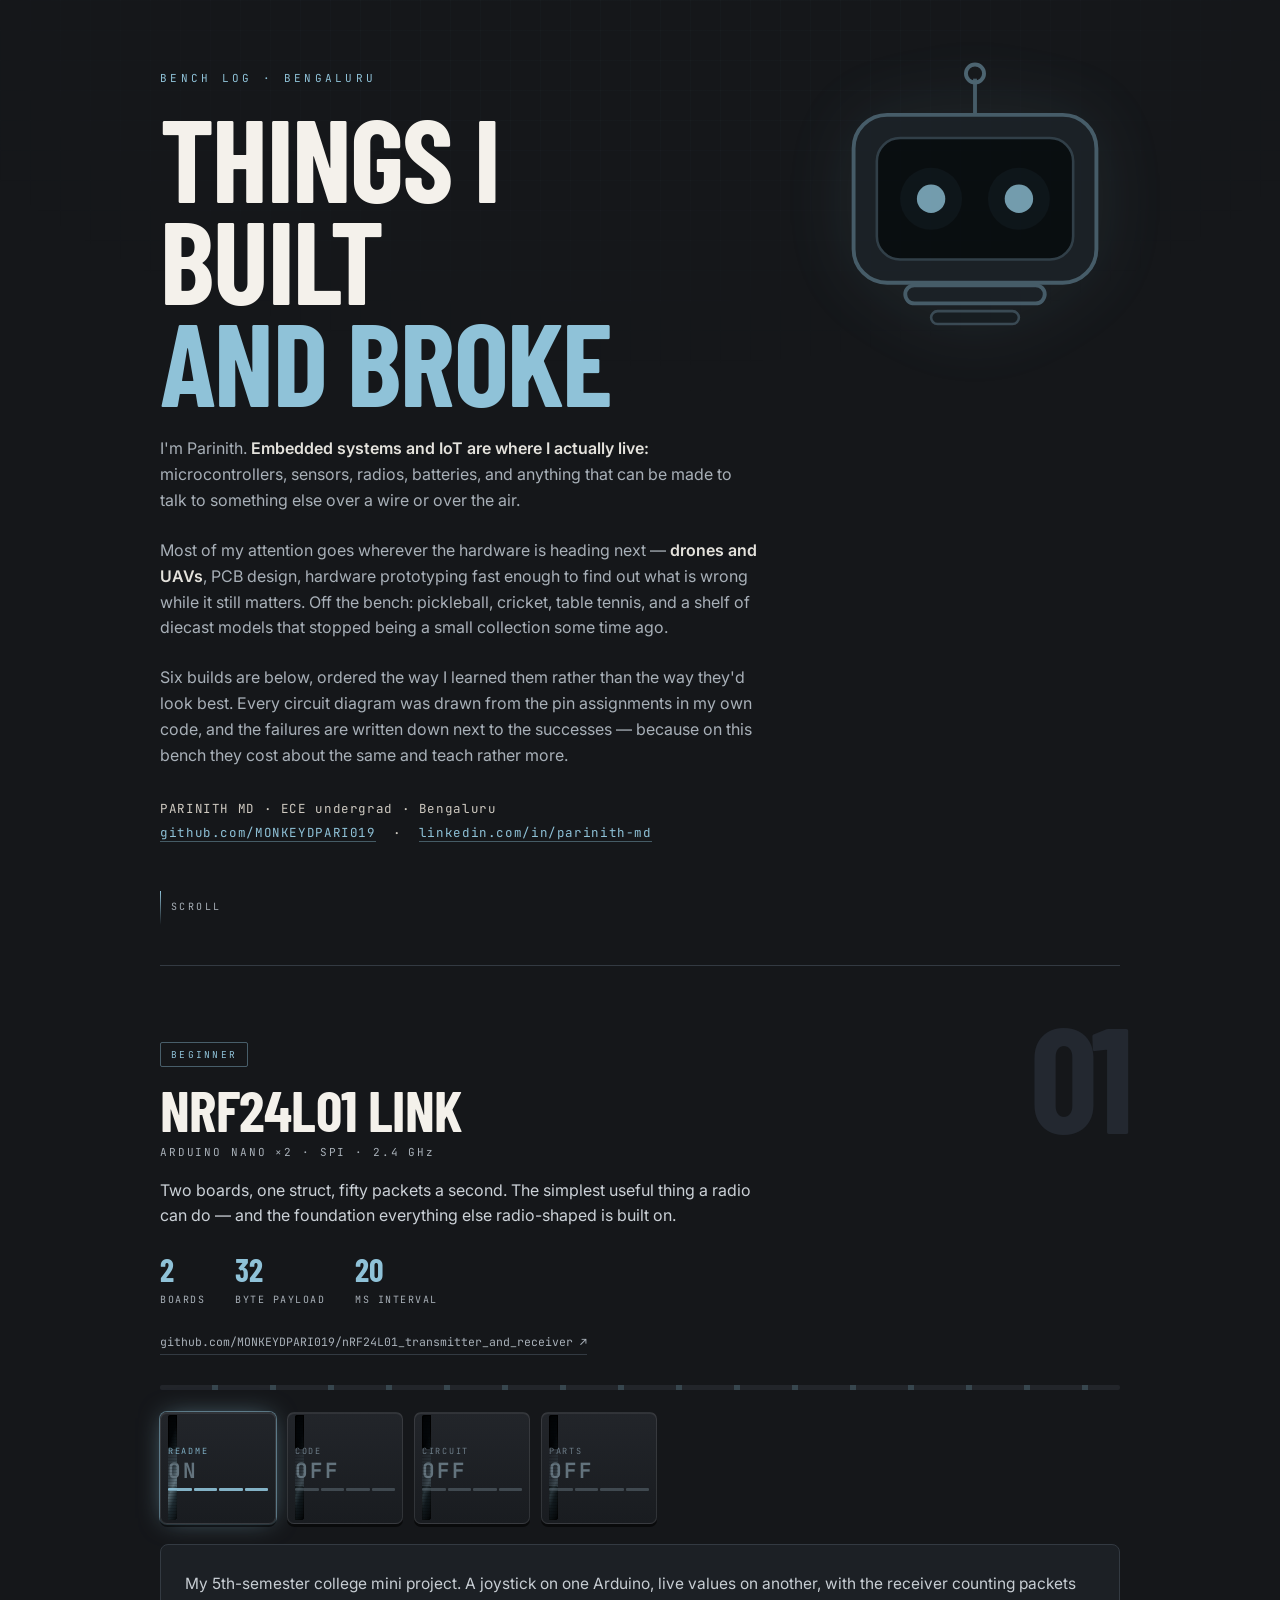
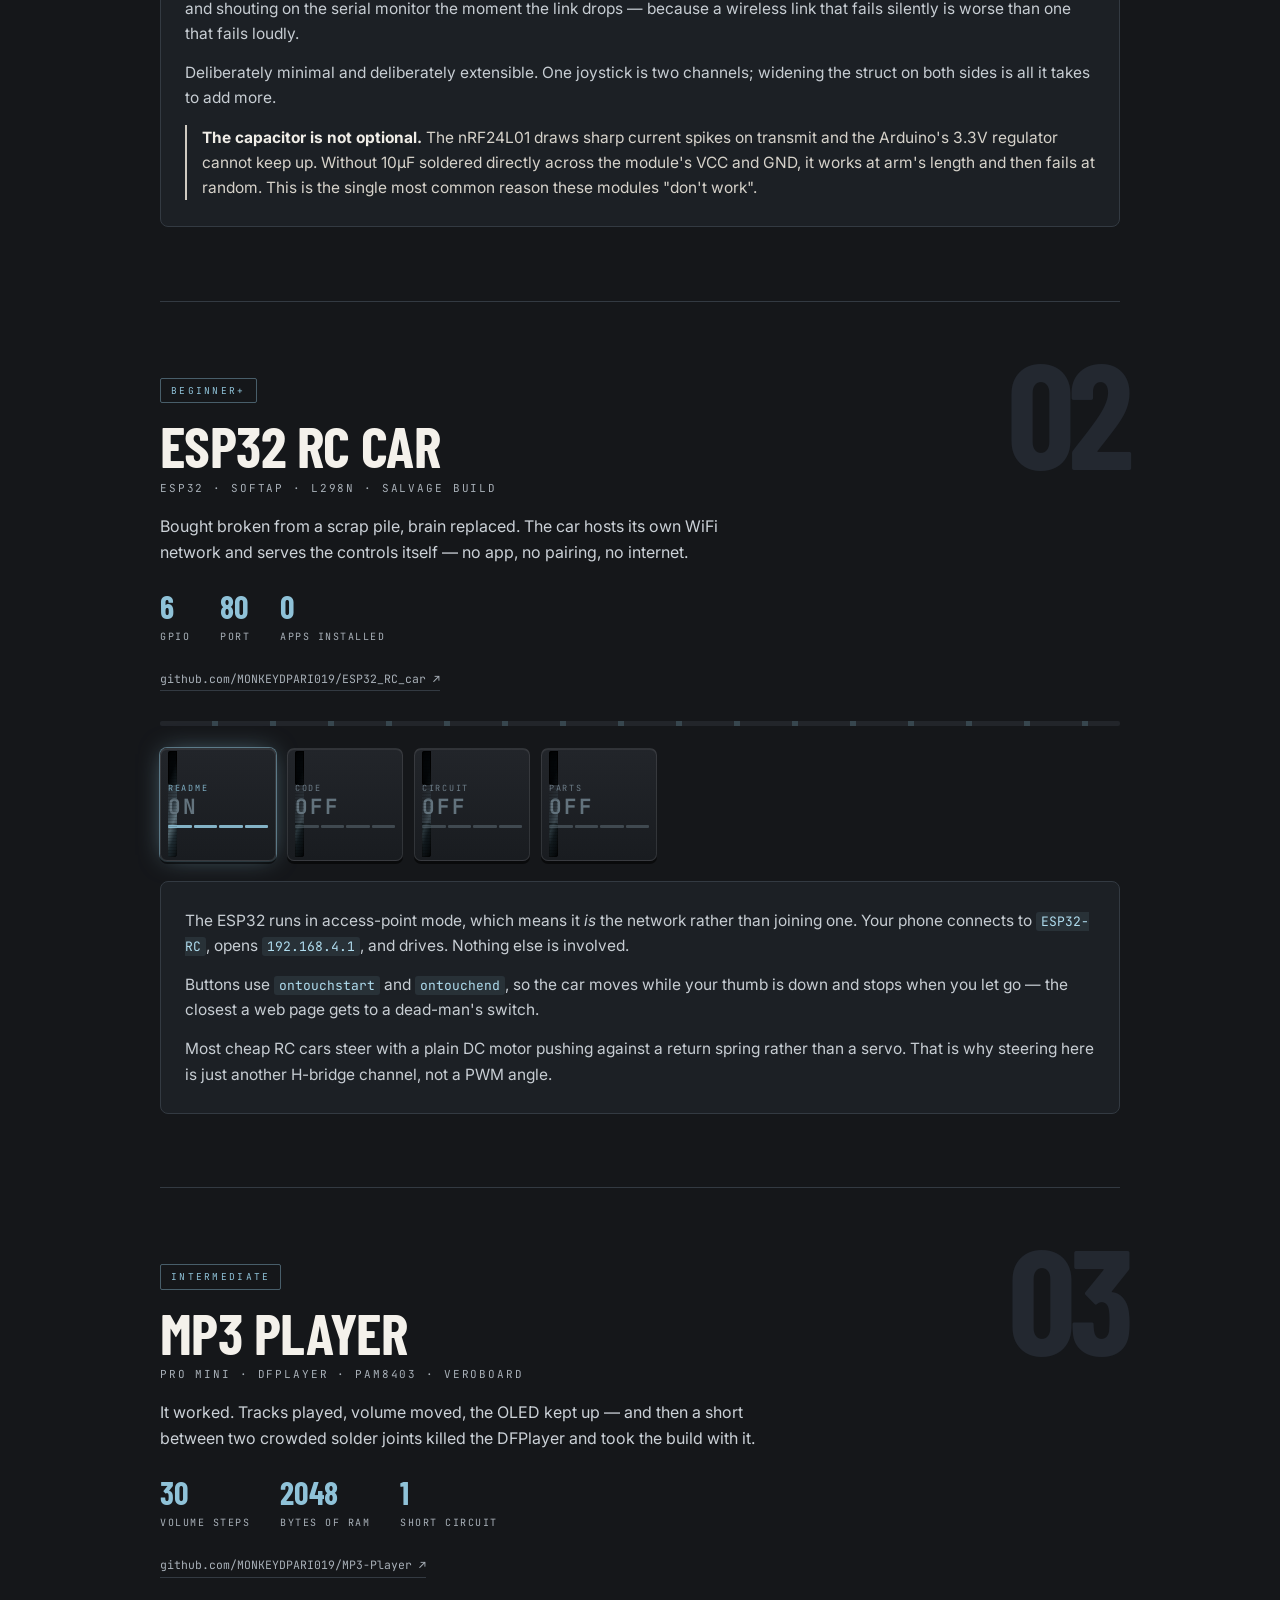
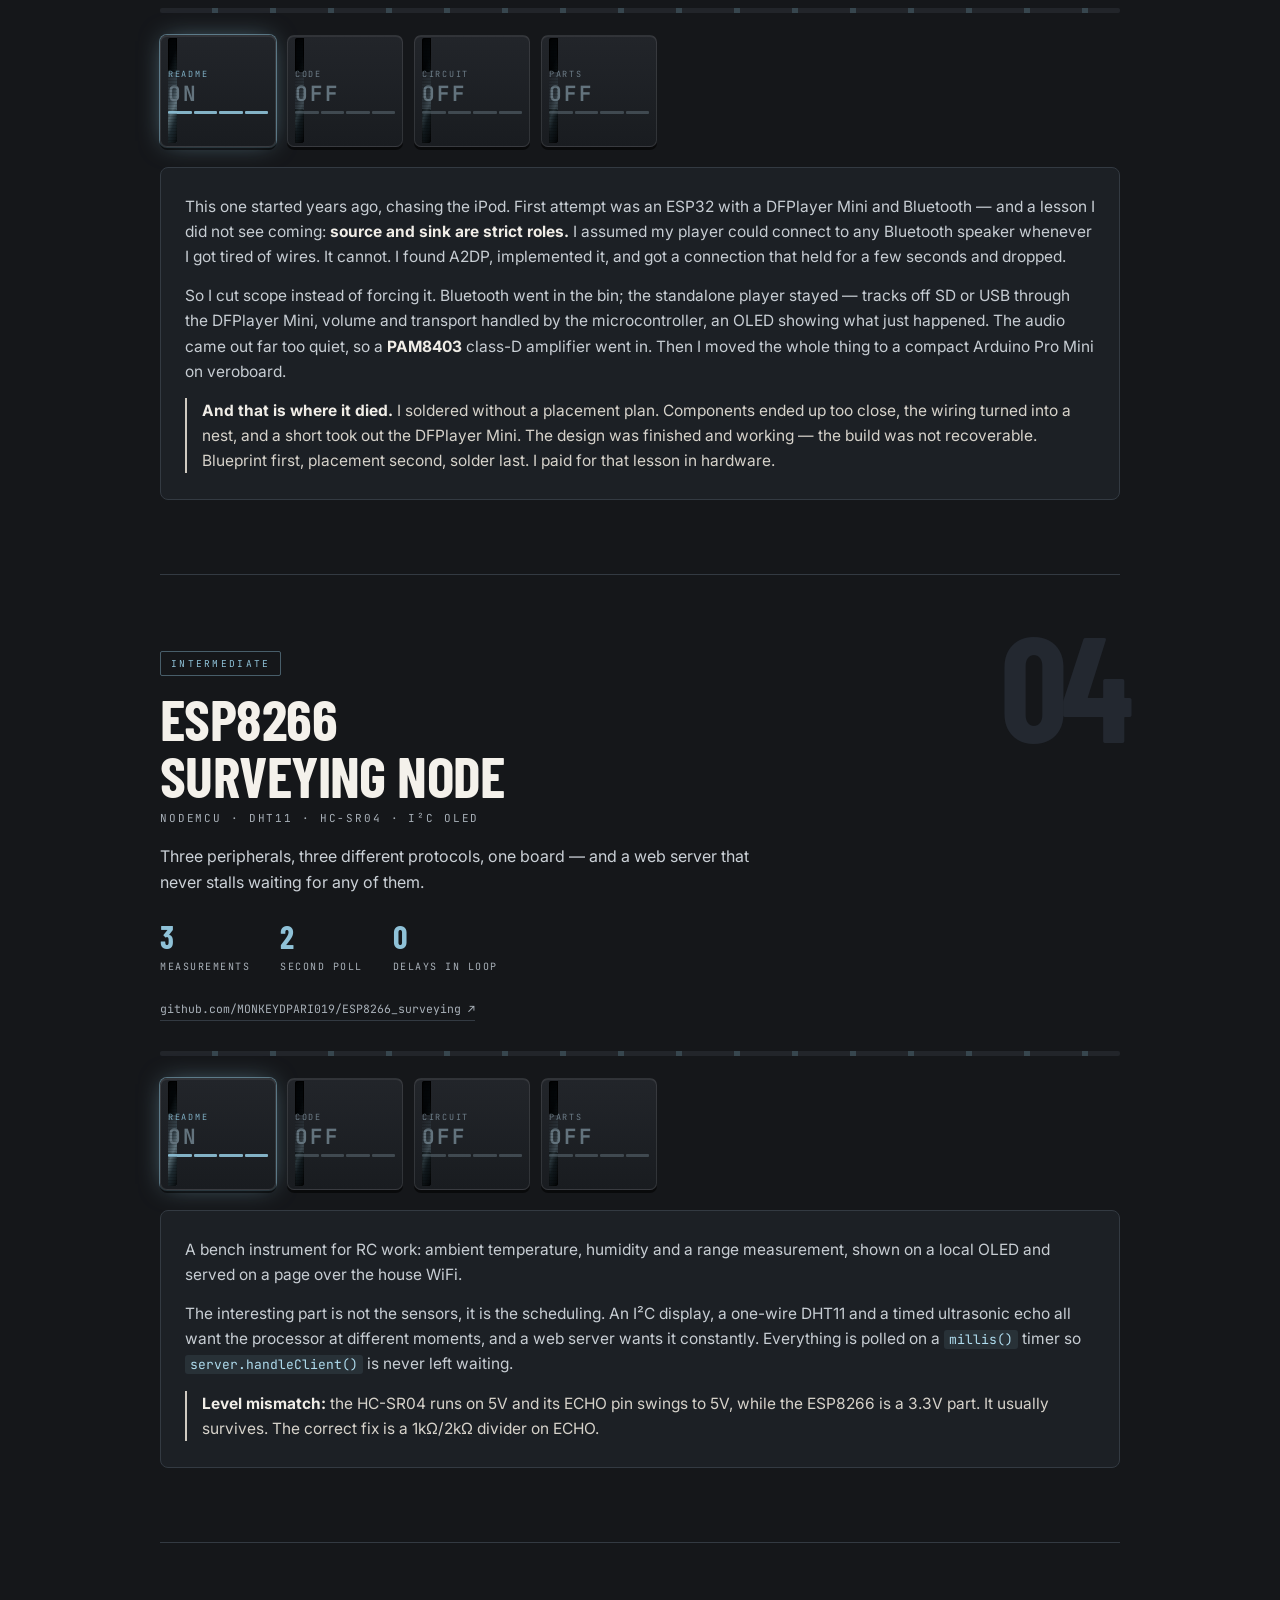
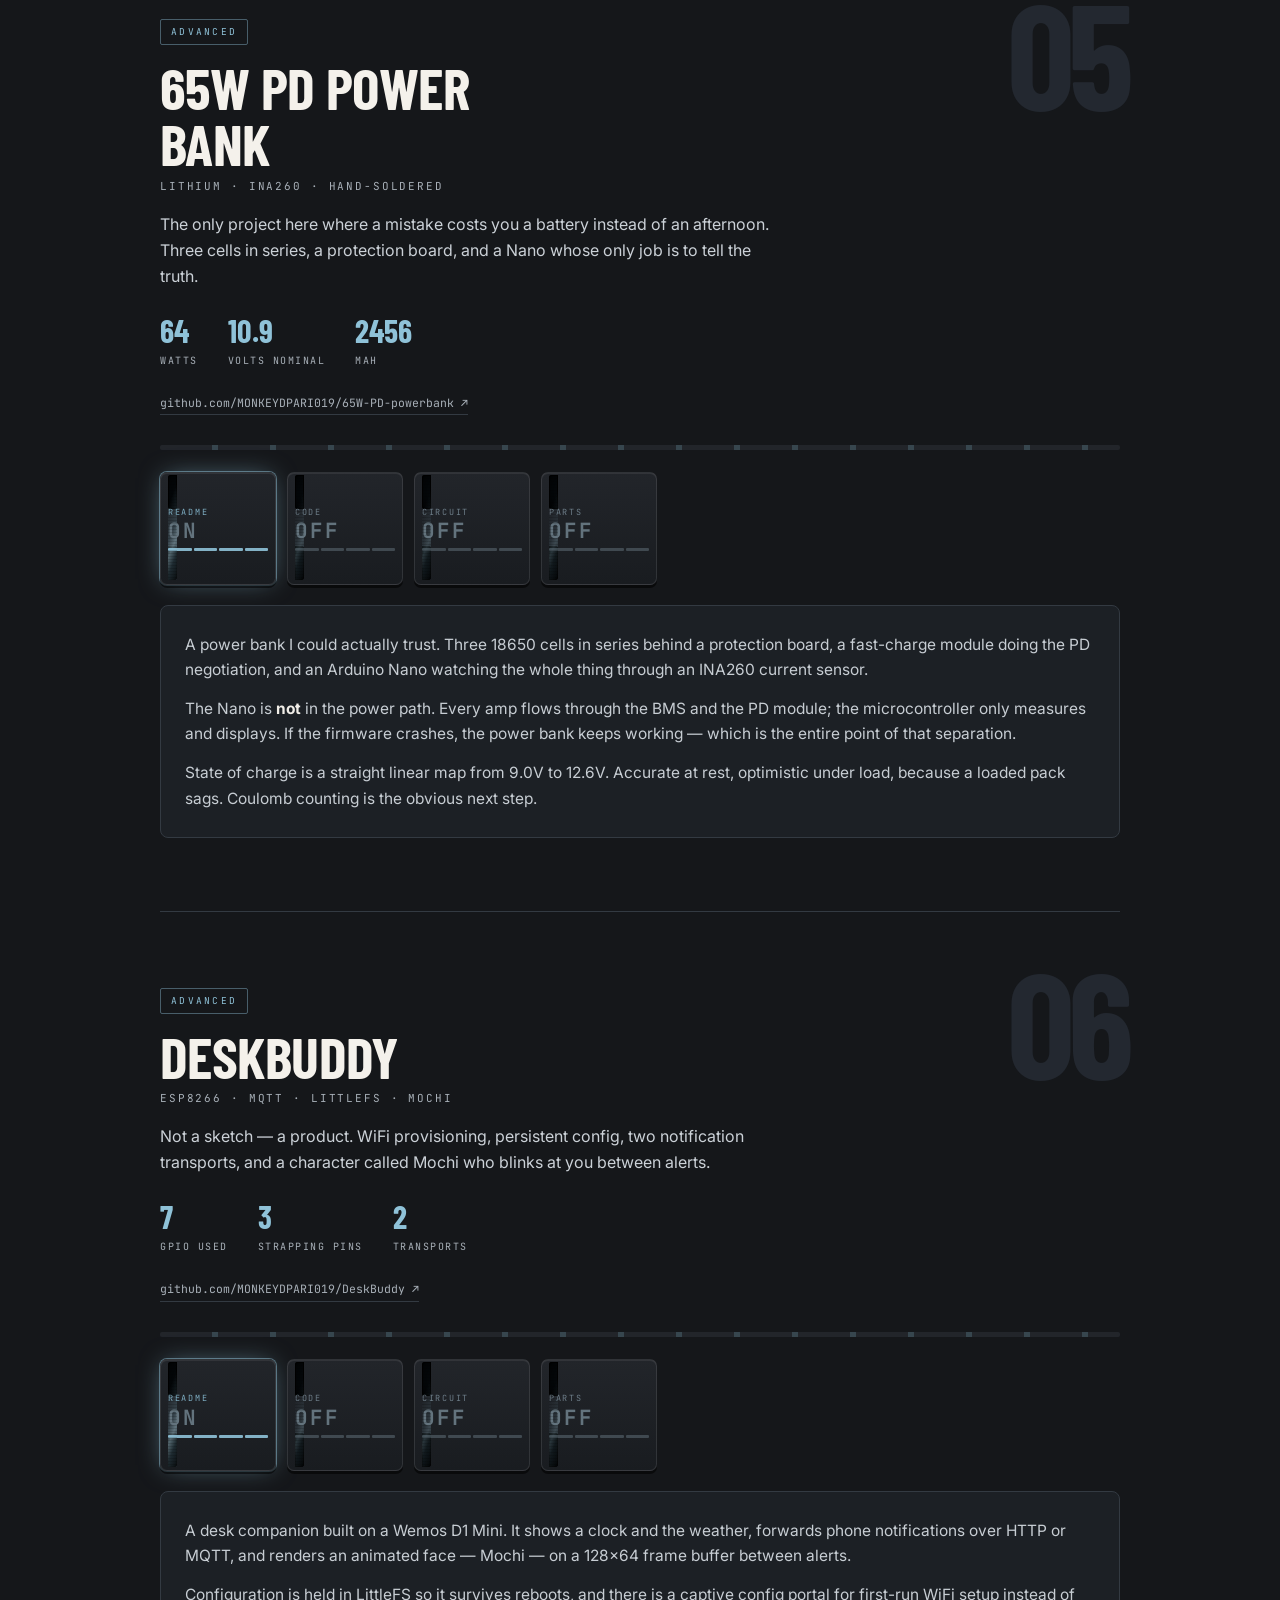
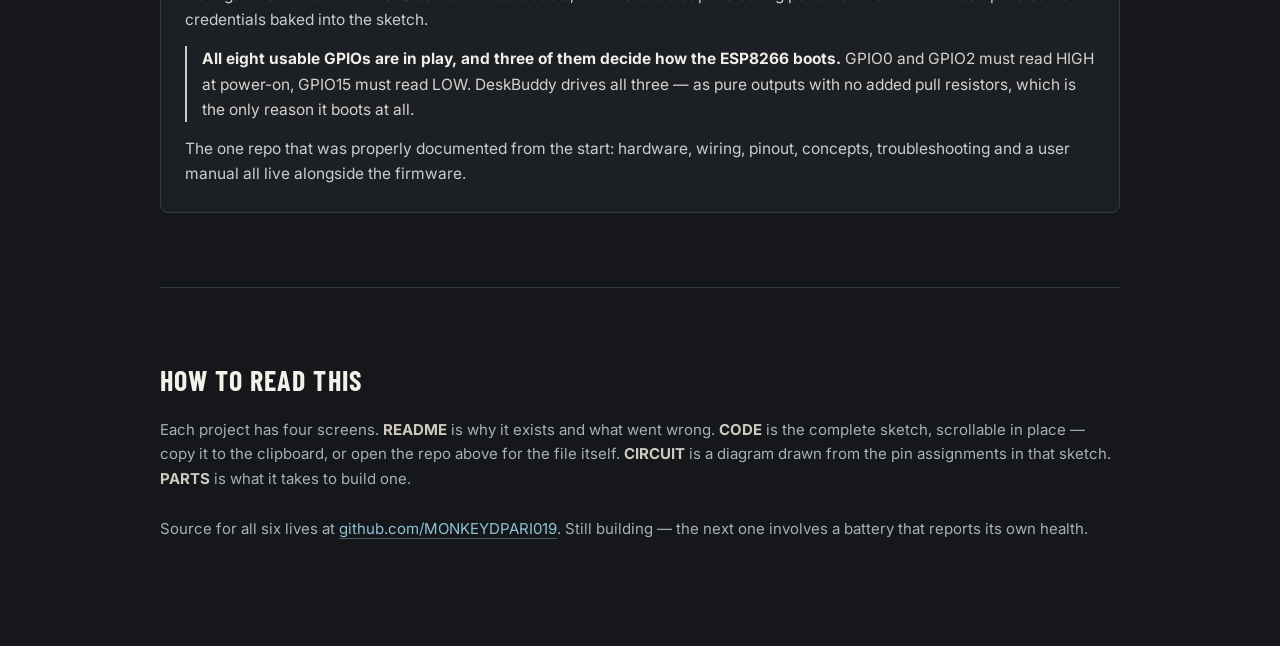
==== commit 00d751c4: "Point the root URL at optimus.html" ====
--- a/index.html
+++ b/index.html
@@ -2,2648 +2,12 @@
 <html lang="en">
 <head>
 <meta charset="utf-8">
-<meta name="viewport" content="width=device-width,initial-scale=1,viewport-fit=cover">
-<meta name="description" content="Parinith MD — six hardware builds: nRF24L01 link, ESP32 RC car, MP3 player, ESP8266 surveying node, 65W PD power bank and DeskBuddy. Code, circuits and parts for each.">
-<meta name="author" content="Parinith MD">
-<meta name="theme-color" content="#15171a">
-<meta property="og:type" content="website">
-<meta property="og:title" content="Bench Log — Parinith">
-<meta property="og:description" content="Parinith MD — six hardware builds: nRF24L01 link, ESP32 RC car, MP3 player, ESP8266 surveying node, 65W PD power bank and DeskBuddy. Code, circuits and parts for each.">
-<link rel="icon" href="data:image/svg+xml,%3Csvg xmlns='http://www.w3.org/2000/svg' viewBox='0 0 100 100'%3E%3Ctext y='.9em' font-size='90'%3E%E2%9A%A1%3C/text%3E%3C/svg%3E">
-<style>
-  :root{color-scheme:dark}
-  html{-webkit-text-size-adjust:100%}
-  body{margin:0}
-  img{max-width:100%}
-  [hidden]{display:none!important}
-</style>
+<title>Bench Log — Parinith</title>
+<link rel="canonical" href="https://monkeydpari019.github.io/optimus.html">
+<meta http-equiv="refresh" content="0; url=./optimus.html">
+<script>location.replace("./optimus.html");</script>
 </head>
-<body>
-<title>Bench Log — Parinith</title>
-<link rel="preconnect" href="https://fonts.googleapis.com">
-<link rel="preconnect" href="https://fonts.gstatic.com" crossorigin>
-<link href="https://fonts.googleapis.com/css2?family=Barlow+Condensed:wght@400;600;700&family=JetBrains+Mono:wght@400;700&family=Inter:wght@400;500;600;700&display=swap" rel="stylesheet">
-<style>
-*{box-sizing:border-box}
-:root{
-  --bg:#15171a; --surface:#22252A; --surface2:#1c2025;
-  --accent:#8FC2D8; --accent-hi:#AFDCEE; --chrome:#CFCAC1;
-  --text:#E4E2DC; --dim:#A8B0B8; --line:#333a42;
-  --mono:"JetBrains Mono",ui-monospace,SFMono-Regular,Menlo,monospace;
-  --sans:"Inter",system-ui,-apple-system,"Segoe UI",sans-serif;
-  --cond:"Barlow Condensed","Inter",system-ui,sans-serif;
-}
-body{background:var(--bg);color:var(--text);font-family:var(--sans);line-height:1.62;font-size:15.5px;
-  -webkit-font-smoothing:antialiased}
-body::before{content:"";position:fixed;inset:0;pointer-events:none;z-index:0;opacity:.4;
-  background-image:linear-gradient(rgba(143,194,216,.05) 1px,transparent 1px),
-                   linear-gradient(90deg,rgba(143,194,216,.05) 1px,transparent 1px);
-  background-size:30px 30px;
-  mask-image:radial-gradient(ellipse 85% 60% at 50% 0%,#000 25%,transparent 78%)}
-.wrap{max-width:1000px;margin:0 auto;padding:0 20px;position:relative;z-index:1}
-
-/* ---- hero ---- */
-.hero{min-height:92vh;display:flex;flex-direction:column;justify-content:center;
-  padding-block:70px 40px;position:relative}
-.buddy{position:absolute;top:6%;right:-10px;width:min(310px,44vw);height:auto;opacity:.78;z-index:0;
-  pointer-events:none;filter:drop-shadow(0 0 40px rgba(143,194,216,.12))}
-.buddy .pup{transition:transform .14s cubic-bezier(.22,1,.3,1)}
-.hero>*:not(.buddy){position:relative;z-index:1}
-.hero .kick{font-family:var(--mono);font-size:11px;letter-spacing:.3em;color:var(--accent);text-transform:uppercase}
-.hero h1{font-family:var(--cond);font-weight:700;font-size:clamp(44px,10.5vw,116px);line-height:.88;
-  margin:18px 0 0;letter-spacing:-.015em;text-transform:uppercase;color:#F4F1EB}
-.hero h1 em{font-style:normal;color:var(--accent);display:block}
-.hero p{max-width:60ch;color:var(--dim);font-size:16px;margin:24px 0 0}
-.hero p b{color:var(--text);font-weight:600}
-.hero .who{font-family:var(--mono);font-size:12.5px;color:var(--chrome);margin-top:28px;letter-spacing:.05em;line-height:1.9}
-.hero .who a{color:var(--accent);text-decoration:none;border-bottom:1px solid rgba(143,194,216,.4)}
-.cue{margin-top:46px;font-family:var(--mono);font-size:10px;letter-spacing:.24em;color:var(--dim);
-  display:flex;align-items:center;gap:10px}
-.cue i{display:block;width:1px;height:34px;background:linear-gradient(var(--accent),transparent);
-  animation:drop 2s ease-in-out infinite;transform-origin:top}
-@keyframes drop{0%,100%{transform:scaleY(.3);opacity:.4}50%{transform:scaleY(1);opacity:1}}
-
-/* ---- project ---- */
-.proj{position:relative;padding-block:74px;border-top:1px solid var(--line)}
-.pnum{position:absolute;top:54px;right:-6px;font-family:var(--cond);font-weight:700;
-  font-size:clamp(78px,15vw,150px);line-height:.72;color:#232830;letter-spacing:-.05em;
-  pointer-events:none;user-select:none;z-index:0}
-.phead{position:relative;z-index:1}
-.ptier{font-family:var(--mono);font-size:9.5px;letter-spacing:.24em;color:var(--accent);
-  border:1px solid rgba(143,194,216,.42);display:inline-block;padding:4px 10px;border-radius:2px}
-.pname{font-family:var(--cond);font-weight:700;font-size:clamp(32px,6.4vw,58px);line-height:.98;
-  text-transform:uppercase;margin:14px 0 6px;letter-spacing:-.01em;color:#F4F1EB;overflow:hidden;
-  max-width:min(100%,15ch);padding-right:4px}
-.pname span{display:inline-block;transform:translateY(105%);transition:transform .75s cubic-bezier(.16,1,.3,1) .1s}
-.reveal.in .pname span{transform:translateY(0)}
-.pmeta{font-family:var(--mono);font-size:11px;letter-spacing:.17em;color:var(--dim)}
-.ptag{max-width:62ch;color:#CBD1D7;font-size:16px;margin:16px 0 0}
-.stats{display:flex;flex-wrap:wrap;gap:30px;margin-top:24px}
-.stat b{display:block;font-family:var(--cond);font-weight:700;font-size:32px;color:var(--accent);line-height:1}
-.stat span{font-family:var(--mono);font-size:10px;letter-spacing:.15em;color:var(--dim);text-transform:uppercase}
-.repolink{display:inline-block;max-width:100%;margin-top:22px;font-family:var(--mono);font-size:11.5px;
-  color:var(--dim);text-decoration:none;border-bottom:1px solid var(--line);padding-bottom:2px;
-  overflow-wrap:anywhere;word-break:break-word;line-height:1.7}
-.repolink:hover{color:var(--accent);border-color:var(--accent)}
-.repolink.off{color:#79838c;border-bottom-style:dashed}
-.stripe{height:5px;margin:30px 0 22px;border-radius:2px;
-  background:repeating-linear-gradient(90deg,var(--surface) 0 52px,rgba(143,194,216,.28) 52px 58px);
-  transform:scaleX(0);transform-origin:left;transition:transform 1s cubic-bezier(.16,1,.3,1) .2s}
-.reveal.in .stripe{transform:scaleX(1)}
-
-/* ---- OLED buttons, live blue ---- */
-.oledrow{display:flex;flex-wrap:wrap;gap:11px;position:relative;z-index:1}
-.oled{width:116px;padding:7px;border-radius:7px;border:1px solid rgba(255,255,255,.1);
-  background:linear-gradient(var(--surface),#191c20);
-  box-shadow:0 3px 0 rgba(0,0,0,.55),inset 0 1px 0 rgba(255,255,255,.07);
-  cursor:pointer;font:inherit;color:inherit;text-align:left;display:block;
-  transition:transform .18s cubic-bezier(.2,.8,.2,1),box-shadow .18s}
-.oled:hover{transform:translateY(-2px)}
-.oled:active{transform:translateY(2px);box-shadow:0 1px 0 rgba(0,0,0,.55)}
-.oled:focus-visible{outline:2px solid var(--accent);outline-offset:3px}
-.oled .screen{position:relative;border-radius:3px;background:#04080b;padding:8px 9px 7px;overflow:hidden;
-  box-shadow:inset 0 0 0 1px #000,inset 0 0 16px rgba(0,0,0,.9)}
-.oled .sweep{position:absolute;inset:0;pointer-events:none;
-  background:linear-gradient(112deg,transparent 22%,rgba(143,194,216,.10) 42%,rgba(175,220,238,.22) 50%,
-    rgba(143,194,216,.10) 58%,transparent 78%);
-  background-size:280% 100%;animation:sweep 4.2s linear infinite}
-@keyframes sweep{from{background-position:180% 0}to{background-position:-80% 0}}
-.oled .screen::after{content:"";position:absolute;inset:0;pointer-events:none;opacity:.5;
-  background:repeating-linear-gradient(to bottom,rgba(0,0,0,.3) 0 1px,transparent 1px 3px)}
-.oled .lbl,.oled .state,.oled .bars{position:relative}
-.oled .lbl{display:block;font-family:var(--mono);font-size:8.5px;letter-spacing:.2em;color:#6d7d88;transition:color .25s}
-.oled .state{display:block;font-family:var(--mono);font-size:21px;font-weight:700;letter-spacing:.1em;
-  line-height:1.15;color:#63737d;transition:color .25s,text-shadow .25s}
-.oled .bars{display:flex;gap:2px;margin-top:5px}
-.oled .bars i{height:3px;flex:1;background:#63737d;opacity:.5;border-radius:1px;transition:background .25s,opacity .25s}
-.oled[aria-pressed="true"]{box-shadow:0 3px 0 rgba(0,0,0,.55),inset 0 1px 0 rgba(255,255,255,.07),
-  0 0 0 1px rgba(143,194,216,.5),0 0 26px -6px rgba(143,194,216,.6)}
-.oled[aria-pressed="true"] .sweep{animation-duration:2.1s;
-  background:linear-gradient(112deg,transparent 18%,rgba(143,194,216,.2) 40%,rgba(190,232,248,.42) 50%,
-    rgba(143,194,216,.2) 60%,transparent 82%);background-size:280% 100%}
-.oled[aria-pressed="true"] .lbl{color:#7FAFC4}
-.oled[aria-pressed="true"] .state{animation:livehue 2.6s ease-in-out infinite}
-@keyframes livehue{
-  0%,100%{color:var(--accent);text-shadow:0 0 8px rgba(143,194,216,.45)}
-  50%{color:var(--accent-hi);text-shadow:0 0 16px rgba(175,220,238,.8)}}
-.oled[aria-pressed="true"] .bars i{background:var(--accent);opacity:.9}
-.oled[aria-pressed="true"] .bars i:nth-child(1){animation:pls 1.5s infinite}
-.oled[aria-pressed="true"] .bars i:nth-child(2){animation:pls 1.5s .2s infinite}
-.oled[aria-pressed="true"] .bars i:nth-child(3){animation:pls 1.5s .4s infinite}
-.oled[aria-pressed="true"] .bars i:nth-child(4){animation:pls 1.5s .6s infinite}
-@keyframes pls{0%,100%{opacity:.9}50%{opacity:.3}}
-
-/* ---- panels ---- */
-.panels{margin-top:20px;position:relative;z-index:1}
-.panel{background:var(--surface2);border:1px solid var(--line);border-radius:8px;padding:26px 24px;
-  color:#C7CDD3;animation:lock .55s cubic-bezier(.16,1,.3,1) both}
-.panel[hidden]{display:none!important}
-@keyframes lock{from{opacity:0;transform:perspective(900px) rotateX(-11deg) translateY(16px)}
-  to{opacity:1;transform:perspective(900px) rotateX(0) translateY(0)}}
-.panel p{margin:0 0 14px}.panel p:last-child{margin-bottom:0}
-.panel b{color:#F0EDE7}
-.panel code{font-family:var(--mono);font-size:13px;color:var(--accent-hi);
-  background:rgba(143,194,216,.1);padding:1px 5px;border-radius:3px}
-.panel .warn{border-left:2px solid var(--chrome);padding-left:15px;color:#D6D2CA}
-
-/* ---- code ---- */
-.cblock+.cblock{margin-top:24px}
-.codehead{display:flex;flex-wrap:wrap;gap:10px;align-items:center;justify-content:space-between;margin-bottom:12px}
-.cfile{font-family:var(--mono);font-size:11.5px;letter-spacing:.08em;color:var(--chrome)}
-.cfile em{font-style:normal;color:#7e8891;margin-left:10px;font-size:10.5px}
-.cacts{display:flex;flex-wrap:wrap;gap:8px}
-.cbtn{font-family:var(--mono);font-size:10.5px;letter-spacing:.13em;padding:8px 13px;border-radius:4px;
-  border:1px solid rgba(143,194,216,.4);background:rgba(143,194,216,.08);color:var(--accent-hi);
-  cursor:pointer;text-decoration:none;display:inline-flex;align-items:center;gap:7px;
-  transition:background .2s,border-color .2s,color .2s}
-.cbtn:hover{background:rgba(143,194,216,.2);border-color:var(--accent)}
-.cbtn .ci{font-size:12px;line-height:1}
-.cbtn.off{border-style:dashed;border-color:#4a535c;background:none;color:#7e8891;cursor:default}
-.cbtn.done{background:rgba(143,194,216,.3);color:#fff;border-color:var(--accent-hi)}
-.prewrap{position:relative}
-.prewrap::after{content:"";position:absolute;left:1px;right:14px;bottom:1px;height:44px;border-radius:0 0 6px 6px;
-  background:linear-gradient(transparent,#0d1114 88%);pointer-events:none;opacity:1;transition:opacity .25s}
-.prewrap.at-end::after{opacity:0}
-.panel pre{margin:0;overflow:auto;max-height:520px;background:#0d1114;border:1px solid #2a3138;
-  border-radius:6px;padding:18px;
-  scrollbar-width:thin;scrollbar-color:#5C8CA4 #12181c}
-.panel pre::-webkit-scrollbar{width:13px;height:13px}
-.panel pre::-webkit-scrollbar-track{background:#12181c;border-radius:7px}
-.panel pre::-webkit-scrollbar-thumb{background:#4E7285;border-radius:7px;border:3px solid #12181c;min-height:44px}
-.panel pre::-webkit-scrollbar-thumb:hover{background:var(--accent)}
-.panel pre::-webkit-scrollbar-corner{background:#12181c}
-.panel pre code{background:none;padding:0;color:#D3D9DF;font-size:12.8px;line-height:1.72;display:block;
-  white-space:pre;font-family:var(--mono)}
-
-/* ---- circuit ---- */
-.cdwrap{overflow-x:auto;-webkit-overflow-scrolling:touch}
-.cd{display:block;width:100%;min-width:660px;height:auto}
-.cd .tr{stroke-dasharray:1400;stroke-dashoffset:1400}
-.panel:not([hidden]) .cd .tr{animation:draw 1.9s ease forwards}
-@keyframes draw{to{stroke-dashoffset:0}}
-.cnote{margin-top:20px;font-size:14.5px;color:#B3BAC1;max-width:74ch}
-.plates{display:flex;flex-wrap:wrap;gap:9px}
-.plate{font-family:var(--mono);font-size:11px;letter-spacing:.12em;padding:9px 13px;
-  border:1px solid #3c444d;border-radius:3px;color:var(--chrome);background:#1a1e23}
-
-/* ---- footer ---- */
-.foot{padding-block:70px 90px;border-top:1px solid var(--line);color:var(--dim);font-size:15px}
-.foot h3{font-family:var(--cond);font-size:28px;text-transform:uppercase;letter-spacing:.04em;
-  color:#F4F1EB;margin:0 0 14px}
-.foot a{color:var(--accent);text-decoration:none;border-bottom:1px solid rgba(143,194,216,.4)}
-
-.reveal{opacity:0;transform:translateY(28px);transition:opacity .7s ease,transform .7s cubic-bezier(.16,1,.3,1)}
-.reveal.in{opacity:1;transform:none}
-@media (prefers-reduced-motion:reduce){
-  *,*::before,*::after{animation-duration:.01ms!important;animation-iteration-count:1!important;
-    transition-duration:.01ms!important}
-  .reveal{opacity:1;transform:none}.pname span{transform:none}.stripe{transform:scaleX(1)}
-  .cd .tr{stroke-dashoffset:0}}
-@media(max-width:620px){
-  .buddy{width:132px;top:0;right:-16px;opacity:.3}
-  .pnum{display:none}.pname{max-width:100%}
-  .oled{width:calc(50% - 6px)}
-  .panel{padding:20px 16px}.panel pre{padding:14px;max-height:400px}
-  .stats{gap:22px}
-  .codehead{justify-content:flex-start}
-}
-</style>
-
-<div class="wrap">
-
-<header class="hero">
-  <svg class="buddy" viewBox="0 0 240 220" aria-hidden="true">
-  <g class="bd">
-    <path d="M120 16 V44" stroke="#55707f" stroke-width="3"/>
-    <circle cx="120" cy="12" r="7" fill="none" stroke="#5d7a8a" stroke-width="3"/>
-    <rect x="26" y="44" width="188" height="130" rx="26" fill="#1e242b" stroke="#55707f" stroke-width="3"/>
-    <rect x="44" y="62" width="152" height="94" rx="18" fill="#070c0f" stroke="#3a4b56" stroke-width="2"/>
-    <g class="eyeL"><circle cx="86" cy="109" r="24" fill="#0e161b"/><circle class="pup" cx="86" cy="109" r="11" fill="#8FC2D8"/></g>
-    <g class="eyeR"><circle cx="154" cy="109" r="24" fill="#0e161b"/><circle class="pup" cx="154" cy="109" r="11" fill="#8FC2D8"/></g>
-    <rect x="66" y="176" width="108" height="14" rx="7" fill="#1e242b" stroke="#55707f" stroke-width="3"/>
-    <rect x="86" y="196" width="68" height="10" rx="5" fill="#191f25" stroke="#465966" stroke-width="2"/>
-  </g>
-</svg>
-  <div class="kick">Bench log · Bengaluru</div>
-  <h1>Things I<br>built<em>and broke</em></h1>
-  <p>I'm Parinith. <b>Embedded systems and IoT are where I actually live:</b> microcontrollers, sensors, radios, batteries, and anything that can be made to talk to something else over a wire or over the air.</p>
-  <p>Most of my attention goes wherever the hardware is heading next — <b>drones and UAVs</b>, PCB design, hardware prototyping fast enough to find out what is wrong while it still matters. Off the bench: pickleball, cricket, table tennis, and a shelf of diecast models that stopped being a small collection some time ago.</p>
-  <p>Six builds are below, ordered the way I learned them rather than the way they'd look best. Every circuit diagram was drawn from the pin assignments in my own code, and the failures are written down next to the successes — because on this bench they cost about the same and teach rather more.</p>
-  <div class="who">PARINITH MD · ECE undergrad · Bengaluru<br>
-    <a href="https://github.com/MONKEYDPARI019" target="_blank" rel="noopener">github.com/MONKEYDPARI019</a>
-    &nbsp;·&nbsp;
-    <a href="https://www.linkedin.com/in/parinith-md-26a4a126a" target="_blank" rel="noopener">linkedin.com/in/parinith-md</a></div>
-  <div class="cue"><i></i>SCROLL</div>
-</header>
-
-
-<section class="proj reveal" id="p-nrf">
-  <div class="pnum" aria-hidden="true">01</div>
-  <div class="phead">
-    <div class="ptier">BEGINNER</div>
-    <h2 class="pname"><span>nRF24L01 Link</span></h2>
-    <div class="pmeta">ARDUINO NANO ×2 · SPI · 2.4 GHz</div>
-    <p class="ptag">Two boards, one struct, fifty packets a second. The simplest useful thing a radio can do — and the foundation everything else radio-shaped is built on.</p>
-    <div class="stats"><div class="stat"><b data-to="2">2</b><span>boards</span></div><div class="stat"><b data-to="32">32</b><span>byte payload</span></div><div class="stat"><b data-to="20">20</b><span>ms interval</span></div></div>
-    <a class="repolink" href="https://github.com/MONKEYDPARI019/nRF24L01_transmitter_and_receiver" target="_blank" rel="noopener">github.com/MONKEYDPARI019/nRF24L01_transmitter_and_receiver &#8599;</a>
-  </div>
-  <div class="stripe" aria-hidden="true"></div>
-  <div class="oledrow" role="tablist"><button class="oled" aria-pressed="true" data-target="nrf-readme"><span class="screen"><span class="sweep" aria-hidden="true"></span><span class="lbl">README</span><span class="state">ON</span><span class="bars"><i></i><i></i><i></i><i></i></span></span></button><button class="oled" aria-pressed="false" data-target="nrf-code"><span class="screen"><span class="sweep" aria-hidden="true"></span><span class="lbl">CODE</span><span class="state">OFF</span><span class="bars"><i></i><i></i><i></i><i></i></span></span></button><button class="oled" aria-pressed="false" data-target="nrf-circuit"><span class="screen"><span class="sweep" aria-hidden="true"></span><span class="lbl">CIRCUIT</span><span class="state">OFF</span><span class="bars"><i></i><i></i><i></i><i></i></span></span></button><button class="oled" aria-pressed="false" data-target="nrf-parts"><span class="screen"><span class="sweep" aria-hidden="true"></span><span class="lbl">PARTS</span><span class="state">OFF</span><span class="bars"><i></i><i></i><i></i><i></i></span></span></button></div>
-  <div class="panels">
-    <div class="panel" id="nrf-readme"><p>My 5th-semester college mini project. A joystick on one Arduino, live values on another, with the receiver counting packets and shouting on the serial monitor the moment the link drops — because a wireless link that fails silently is worse than one that fails loudly.</p>
-<p>Deliberately minimal and deliberately extensible. One joystick is two channels; widening the struct on both sides is all it takes to add more.</p>
-<p class="warn"><b>The capacitor is not optional.</b> The nRF24L01 draws sharp current spikes on transmit and the Arduino's 3.3V regulator cannot keep up. Without 10µF soldered directly across the module's VCC and GND, it works at arm's length and then fails at random. This is the single most common reason these modules "don't work".</p></div>
-    <div class="panel" id="nrf-code" hidden><div class="cblock">
-  <div class="codehead">
-    <span class="cfile">transmitter.ino<em>34 lines &middot; scroll for the rest</em></span>
-    <span class="cacts"><button class="cbtn copy" data-copy="nrf-src-0"><span class="ci">&#10697;</span> COPY CODE</button></span>
-  </div>
-  <div class="prewrap"><pre><code id="nrf-src-0">#include &lt;SPI.h&gt;
-#include &lt;nRF24L01.h&gt;
-#include &lt;RF24.h&gt;
-
-RF24 radio(9, 10); // CE, CSN
-const uint64_t address = 0xE8E8F0F0E1LL;  // Communication pipe
-
-struct DataPacket {
-  int xValue;
-  int yValue;
-};
-
-DataPacket data;
-
-void setup() {
-  Serial.begin(9600);
-  radio.begin();
-  radio.openWritingPipe(address);
-  radio.setPALevel(RF24_PA_LOW);
-  radio.stopListening();
-}
-
-void loop() {
-  data.xValue = analogRead(A0);  // Joystick X-axis
-  data.yValue = analogRead(A1);  // Joystick Y-axis
-
-  radio.write(&amp;data, sizeof(DataPacket));  // Send values
-
-  // Debug
-  Serial.print("X: "); Serial.print(data.xValue);
-  Serial.print("\tY: "); Serial.println(data.yValue);
-
-  delay(20);
-}</code></pre></div>
-</div><div class="cblock">
-  <div class="codehead">
-    <span class="cfile">receiver_working.ino<em>50 lines &middot; scroll for the rest</em></span>
-    <span class="cacts"><button class="cbtn copy" data-copy="nrf-src-1"><span class="ci">&#10697;</span> COPY CODE</button></span>
-  </div>
-  <div class="prewrap"><pre><code id="nrf-src-1">#include &lt;SPI.h&gt;
-#include &lt;nRF24L01.h&gt;
-#include &lt;RF24.h&gt;
-
-RF24 radio(9, 10); // CE, CSN
-const uint64_t address = 0xE8E8F0F0E1LL;  // Must match transmitter
-
-struct DataPacket {
-  int xValue;
-  int yValue;
-};
-
-DataPacket data;
-
-unsigned long lastReceived = 0;
-unsigned int receivedCount = 0;
-unsigned int missedCount = 0;
-const unsigned long timeout = 200; // ms to consider connection lost
-
-void setup() {
-  Serial.begin(9600);
-  radio.begin();
-  radio.openReadingPipe(1, address);
-  radio.setPALevel(RF24_PA_LOW);
-  radio.startListening();
-  Serial.println("Receiver online. Printing RF details...");
-  radio.printDetails();  // Outputs all RF24 config registers over Serial
-}
-
-void loop() {
-  if (radio.available()) {
-    radio.read(&amp;data, sizeof(DataPacket));
-    receivedCount++;
-    lastReceived = millis();
-    Serial.print("Received X: "); Serial.print(data.xValue);
-    Serial.print("\tY: "); Serial.print(data.yValue);
-    Serial.print("\tPacket #: "); Serial.print(receivedCount);
-    Serial.print("\tMissed: "); Serial.println(missedCount);
-    missedCount = 0; // Reset missed counter on successful packet
-  } else {
-    // If timeout exceeded, warn and increment missed count
-    if (millis() - lastReceived &gt; timeout) {
-      missedCount++;
-      Serial.println("Warning: No packet received within timeout!");
-      Serial.print("Missed packets: "); Serial.println(missedCount);
-      lastReceived = millis(); // Reset timer so not to spam Serial
-    }
-  }
-  delay(20);
-}</code></pre></div>
-</div></div>
-    <div class="panel" id="nrf-circuit" hidden><div class="cdwrap"><svg class="cd" viewBox="0 0 900 430" xmlns="http://www.w3.org/2000/svg" role="img">
-<text x="0" y="14" fill="#8fc2d8" font-family="JetBrains Mono,monospace" font-size="9" letter-spacing="0.08em">TRANSMITTER</text>
-<text x="500" y="14" fill="#8fc2d8" font-family="JetBrains Mono,monospace" font-size="9" letter-spacing="0.08em">RECEIVER</text>
-<rect x="20" y="120" width="130" height="150" fill="#232830" stroke="#6f8b99" stroke-width="1.3" rx="3"/>
-<text x="85" y="188" fill="#cfcac1" font-family="JetBrains Mono,monospace" font-size="11" text-anchor="middle">ARDUINO</text>
-<text x="85" y="204" fill="#cfcac1" font-family="JetBrains Mono,monospace" font-size="11" text-anchor="middle">NANO</text>
-<text x="85" y="222" fill="#7d8b95" font-family="JetBrains Mono,monospace" font-size="8.5" text-anchor="middle">transmitter</text>
-<rect x="250" y="130" width="110" height="96" fill="#1b1f24" stroke="#4a6574" stroke-width="1.2" rx="3"/>
-<text x="305" y="172" fill="#cfcac1" font-family="JetBrains Mono,monospace" font-size="11" text-anchor="middle">nRF24L01+</text>
-<text x="305" y="190" fill="#7d8b95" font-family="JetBrains Mono,monospace" font-size="8.5" text-anchor="middle">2.4 GHz</text>
-<rect x="20" y="300" width="130" height="74" fill="#1b1f24" stroke="#4a6574" stroke-width="1.2" rx="3"/>
-<text x="85" y="332" fill="#cfcac1" font-family="JetBrains Mono,monospace" font-size="11" text-anchor="middle">JOYSTICK</text>
-<text x="85" y="350" fill="#7d8b95" font-family="JetBrains Mono,monospace" font-size="8.5" text-anchor="middle">2-axis analog</text>
-<path d="M150 140 H250" stroke="#8fc2d8" stroke-width="1.3" fill="none" class="tr"/><text x="200" y="135" fill="#7d8b95" font-family="JetBrains Mono,monospace" font-size="8.5" text-anchor="middle">D9 CE</text>
-<path d="M150 158 H250" stroke="#8fc2d8" stroke-width="1.3" fill="none" class="tr"/><text x="200" y="153" fill="#7d8b95" font-family="JetBrains Mono,monospace" font-size="8.5" text-anchor="middle">D10 CSN</text>
-<path d="M150 176 H250" stroke="#8fc2d8" stroke-width="1.3" fill="none" class="tr"/><text x="200" y="171" fill="#7d8b95" font-family="JetBrains Mono,monospace" font-size="8.5" text-anchor="middle">D13 SCK</text>
-<path d="M150 194 H250" stroke="#8fc2d8" stroke-width="1.3" fill="none" class="tr"/><text x="200" y="189" fill="#7d8b95" font-family="JetBrains Mono,monospace" font-size="8.5" text-anchor="middle">D11 MOSI</text>
-<path d="M150 212 H250" stroke="#8fc2d8" stroke-width="1.3" fill="none" class="tr"/><text x="200" y="207" fill="#7d8b95" font-family="JetBrains Mono,monospace" font-size="8.5" text-anchor="middle">D12 MISO</text>
-<path d="M150 240 H210 V252 H250" stroke="#cfcac1" stroke-width="1.6" fill="none" class="tr"/><text x="212" y="266" fill="#7d8b95" font-family="JetBrains Mono,monospace" font-size="8.5">3.3V</text>
-<path d="M60 300 V284 H120 V300" stroke="#8fc2d8" stroke-width="1.3" fill="none" class="tr"/>
-<path d="M75 300 V276 H40 V270" stroke="#8fc2d8" stroke-width="1.3" fill="none" class="tr"/>
-<text x="24" y="292" fill="#7d8b95" font-family="JetBrains Mono,monospace" font-size="8.5">A0 x</text><text x="108" y="292" fill="#7d8b95" font-family="JetBrains Mono,monospace" font-size="8.5">A1 y</text>
-<rect x="266" y="246" width="78" height="20" fill="none" stroke="#cfcac1" stroke-width="1" stroke-dasharray="3 2"/>
-<text x="305" y="260" fill="#7d8b95" font-family="JetBrains Mono,monospace" font-size="8.5" text-anchor="middle">10uF across VCC</text>
-<path d="M370 178 q60 -46 120 0" stroke="#8fc2d8" stroke-width="1.2" fill="none" stroke-dasharray="5 4" class="tr"/>
-<path d="M378 190 q52 -34 104 0" stroke="#8fc2d8" stroke-width="1" fill="none" stroke-dasharray="4 4" opacity=".6" class="tr"/>
-<text x="430" y="126" fill="#8fc2d8" font-family="JetBrains Mono,monospace" font-size="9" letter-spacing="0.08em" text-anchor="middle">PIPE 0xE8E8F0F0E1</text>
-<rect x="500" y="130" width="110" height="96" fill="#1b1f24" stroke="#4a6574" stroke-width="1.2" rx="3"/>
-<text x="555" y="172" fill="#cfcac1" font-family="JetBrains Mono,monospace" font-size="11" text-anchor="middle">nRF24L01+</text>
-<text x="555" y="190" fill="#7d8b95" font-family="JetBrains Mono,monospace" font-size="8.5" text-anchor="middle">2.4 GHz</text>
-<rect x="710" y="120" width="130" height="150" fill="#232830" stroke="#6f8b99" stroke-width="1.3" rx="3"/>
-<text x="775" y="188" fill="#cfcac1" font-family="JetBrains Mono,monospace" font-size="11" text-anchor="middle">ARDUINO</text>
-<text x="775" y="204" fill="#cfcac1" font-family="JetBrains Mono,monospace" font-size="11" text-anchor="middle">NANO</text>
-<text x="775" y="222" fill="#7d8b95" font-family="JetBrains Mono,monospace" font-size="8.5" text-anchor="middle">receiver</text>
-<path d="M610 140 H710" stroke="#8fc2d8" stroke-width="1.3" fill="none" class="tr"/><text x="660" y="135" fill="#7d8b95" font-family="JetBrains Mono,monospace" font-size="8.5" text-anchor="middle">D9 CE</text>
-<path d="M610 158 H710" stroke="#8fc2d8" stroke-width="1.3" fill="none" class="tr"/><text x="660" y="153" fill="#7d8b95" font-family="JetBrains Mono,monospace" font-size="8.5" text-anchor="middle">D10 CSN</text>
-<path d="M610 176 H710" stroke="#8fc2d8" stroke-width="1.3" fill="none" class="tr"/><text x="660" y="171" fill="#7d8b95" font-family="JetBrains Mono,monospace" font-size="8.5" text-anchor="middle">D13 SCK</text>
-<path d="M610 194 H710" stroke="#8fc2d8" stroke-width="1.3" fill="none" class="tr"/><text x="660" y="189" fill="#7d8b95" font-family="JetBrains Mono,monospace" font-size="8.5" text-anchor="middle">D11 MOSI</text>
-<path d="M610 212 H710" stroke="#8fc2d8" stroke-width="1.3" fill="none" class="tr"/><text x="660" y="207" fill="#7d8b95" font-family="JetBrains Mono,monospace" font-size="8.5" text-anchor="middle">D12 MISO</text>
-<path d="M610 240 H670 V252 H710" stroke="#cfcac1" stroke-width="1.6" fill="none" class="tr"/><text x="672" y="266" fill="#7d8b95" font-family="JetBrains Mono,monospace" font-size="8.5">3.3V</text>
-<rect x="516" y="246" width="78" height="20" fill="none" stroke="#cfcac1" stroke-width="1" stroke-dasharray="3 2"/>
-<text x="555" y="260" fill="#7d8b95" font-family="JetBrains Mono,monospace" font-size="8.5" text-anchor="middle">10uF across VCC</text>
-<path d="M710 300 H840" stroke="#6d7a84" stroke-width="1.3" fill="none" class="tr"/><text x="775" y="316" fill="#7d8b95" font-family="JetBrains Mono,monospace" font-size="8.5" text-anchor="middle">USB / serial 9600</text>
-<text x="0" y="410" fill="#7d8b95" font-family="JetBrains Mono,monospace" font-size="8.5">SPI is fixed by hardware. Only CE and CSN are chosen in software: RF24 radio(9, 10).</text>
-</svg></div><p class="cnote">SPI is fixed by the Arduino's hardware peripheral — only CE and CSN are chosen in software. The receiver calls <code>radio.printDetails()</code> at boot; if those registers print as all zeros or all 0xFF, the Arduino is not talking to the radio at all.</p></div>
-    <div class="panel" id="nrf-parts" hidden><div class="plates"><span class="plate">ARDUINO NANO ×2</span><span class="plate">nRF24L01+ ×2</span><span class="plate">ANALOG JOYSTICK</span><span class="plate">10µF ×2</span><span class="plate">3.3V RAIL — NOT 5V</span></div></div>
-  </div>
-</section>
-
-<section class="proj reveal" id="p-rc">
-  <div class="pnum" aria-hidden="true">02</div>
-  <div class="phead">
-    <div class="ptier">BEGINNER+</div>
-    <h2 class="pname"><span>ESP32 RC Car</span></h2>
-    <div class="pmeta">ESP32 · SOFTAP · L298N · SALVAGE BUILD</div>
-    <p class="ptag">Bought broken from a scrap pile, brain replaced. The car hosts its own WiFi network and serves the controls itself — no app, no pairing, no internet.</p>
-    <div class="stats"><div class="stat"><b data-to="6">6</b><span>GPIO</span></div><div class="stat"><b data-to="80">80</b><span>port</span></div><div class="stat"><b data-to="0">0</b><span>apps installed</span></div></div>
-    <a class="repolink" href="https://github.com/MONKEYDPARI019/ESP32_RC_car" target="_blank" rel="noopener">github.com/MONKEYDPARI019/ESP32_RC_car &#8599;</a>
-  </div>
-  <div class="stripe" aria-hidden="true"></div>
-  <div class="oledrow" role="tablist"><button class="oled" aria-pressed="true" data-target="rc-readme"><span class="screen"><span class="sweep" aria-hidden="true"></span><span class="lbl">README</span><span class="state">ON</span><span class="bars"><i></i><i></i><i></i><i></i></span></span></button><button class="oled" aria-pressed="false" data-target="rc-code"><span class="screen"><span class="sweep" aria-hidden="true"></span><span class="lbl">CODE</span><span class="state">OFF</span><span class="bars"><i></i><i></i><i></i><i></i></span></span></button><button class="oled" aria-pressed="false" data-target="rc-circuit"><span class="screen"><span class="sweep" aria-hidden="true"></span><span class="lbl">CIRCUIT</span><span class="state">OFF</span><span class="bars"><i></i><i></i><i></i><i></i></span></span></button><button class="oled" aria-pressed="false" data-target="rc-parts"><span class="screen"><span class="sweep" aria-hidden="true"></span><span class="lbl">PARTS</span><span class="state">OFF</span><span class="bars"><i></i><i></i><i></i><i></i></span></span></button></div>
-  <div class="panels">
-    <div class="panel" id="rc-readme"><p>The ESP32 runs in access-point mode, which means it <em>is</em> the network rather than joining one. Your phone connects to <code>ESP32-RC</code>, opens <code>192.168.4.1</code>, and drives. Nothing else is involved.</p>
-<p>Buttons use <code>ontouchstart</code> and <code>ontouchend</code>, so the car moves while your thumb is down and stops when you let go — the closest a web page gets to a dead-man's switch.</p>
-<p>Most cheap RC cars steer with a plain DC motor pushing against a return spring rather than a servo. That is why steering here is just another H-bridge channel, not a PWM angle.</p></div>
-    <div class="panel" id="rc-code" hidden><div class="cblock">
-  <div class="codehead">
-    <span class="cfile">ESP32_RC_car.ino<em>123 lines &middot; scroll for the rest</em></span>
-    <span class="cacts"><button class="cbtn copy" data-copy="rc-src-0"><span class="ci">&#10697;</span> COPY CODE</button></span>
-  </div>
-  <div class="prewrap"><pre><code id="rc-src-0">#include &lt;WiFi.h&gt;
-#include &lt;WebServer.h&gt;
-
-// WiFi credentials for Access Point mode
-const char* ssid = "ESP32-RC";
-const char* password = "12345678";
-
-WebServer server(80);
-
-// Motor pin configuration
-#define DRIVE_EN 27
-#define DRIVE_IN1 26
-#define DRIVE_IN2 25
-#define STEER_EN 14
-#define STEER_IN1 13   // swapped to fix left/right issue
-#define STEER_IN2 12   // swapped to fix left/right issue
-
-// ---------- Motor Control Functions ----------
-void stopAll() {
-  digitalWrite(DRIVE_IN1, LOW);
-  digitalWrite(DRIVE_IN2, LOW);
-  digitalWrite(STEER_IN1, LOW);
-  digitalWrite(STEER_IN2, LOW);
-  analogWrite(DRIVE_EN, 0);
-  analogWrite(STEER_EN, 0);
-  Serial.println("STOP");
-}
-
-void forward() {
-  digitalWrite(DRIVE_IN1, HIGH);
-  digitalWrite(DRIVE_IN2, LOW);
-  analogWrite(DRIVE_EN, 255);
-  Serial.println("FORWARD");
-}
-
-void backward() {
-  digitalWrite(DRIVE_IN1, LOW);
-  digitalWrite(DRIVE_IN2, HIGH);
-  analogWrite(DRIVE_EN, 255);
-  Serial.println("BACKWARD");
-}
-
-void left() {
-  digitalWrite(STEER_IN1, HIGH);
-  digitalWrite(STEER_IN2, LOW);
-  analogWrite(STEER_EN, 255);
-  Serial.println("LEFT");
-}
-
-void right() {
-  digitalWrite(STEER_IN1, LOW);
-  digitalWrite(STEER_IN2, HIGH);
-  analogWrite(STEER_EN, 255);
-  Serial.println("RIGHT");
-}
-
-// ---------- HTML Joystick Page ----------
-String htmlPage = R"rawliteral(
-&lt;!DOCTYPE html&gt;
-&lt;html&gt;
-&lt;head&gt;
-&lt;meta name="viewport" content="width=device-width,initial-scale=1"&gt;
-&lt;title&gt;ESP32 RC Car&lt;/title&gt;
-&lt;style&gt;
-body{background:#111;color:white;text-align:center;font-family:sans-serif;}
-button{width:100px;height:100px;margin:10px;font-size:22px;border:none;
-border-radius:50%;background:#444;color:white;}
-button:active{background:#0f0;color:black;}
-.grid{display:grid;grid-template-columns:repeat(3,1fr);justify-items:center;align-items:center;}
-&lt;/style&gt;
-&lt;script&gt;
-function go(cmd){fetch('/'+cmd);}
-function stopAll(){fetch('/stop');}
-&lt;/script&gt;
-&lt;/head&gt;
-&lt;body&gt;
-&lt;h2&gt;🚗 ESP32 RC Car Control&lt;/h2&gt;
-&lt;div class="grid"&gt;
-  &lt;div&gt;&lt;/div&gt;&lt;button ontouchstart="go('forward')" ontouchend="stopAll()"&gt;↑&lt;/button&gt;&lt;div&gt;&lt;/div&gt;
-  &lt;button ontouchstart="go('left')" ontouchend="stopAll()"&gt;←&lt;/button&gt;
-  &lt;button ontouchstart="go('backward')" ontouchend="stopAll()"&gt;↓&lt;/button&gt;
-  &lt;button ontouchstart="go('right')" ontouchend="stopAll()"&gt;→&lt;/button&gt;
-&lt;/div&gt;
-&lt;/body&gt;
-&lt;/html&gt;
-)rawliteral";
-
-// ---------- Setup ----------
-void setup() {
-  Serial.begin(115200);
-
-  pinMode(DRIVE_IN1, OUTPUT);
-  pinMode(DRIVE_IN2, OUTPUT);
-  pinMode(STEER_IN1, OUTPUT);
-  pinMode(STEER_IN2, OUTPUT);
-  pinMode(DRIVE_EN, OUTPUT);
-  pinMode(STEER_EN, OUTPUT);
-
-  stopAll();
-
-  // Start Wi-Fi Access Point
-  WiFi.softAP(ssid, password);
-  Serial.println("\n=== Access Point Started ===");
-  Serial.print("SSID: "); Serial.println(ssid);
-  Serial.print("Password: "); Serial.println(password);
-  Serial.print("IP address: "); Serial.println(WiFi.softAPIP());
-
-  // Set up web routes
-  server.on("/", [](){ server.send(200, "text/html", htmlPage); });
-  server.on("/forward", [](){ forward(); server.send(200, "text/plain", "FWD"); });
-  server.on("/backward", [](){ backward(); server.send(200, "text/plain", "BWD"); });
-  server.on("/left", [](){ left(); server.send(200, "text/plain", "LEFT"); });
-  server.on("/right", [](){ right(); server.send(200, "text/plain", "RIGHT"); });
-  server.on("/stop", [](){ stopAll(); server.send(200, "text/plain", "STOP"); });
-
-  server.begin();
-  Serial.println("Server Ready! ✅");
-}
-
-// ---------- Loop ----------
-void loop() {
-  server.handleClient();
-}</code></pre></div>
-</div></div>
-    <div class="panel" id="rc-circuit" hidden><div class="cdwrap"><svg class="cd" viewBox="0 0 900 420" xmlns="http://www.w3.org/2000/svg" role="img">
-<rect x="40" y="130" width="150" height="150" fill="#232830" stroke="#6f8b99" stroke-width="1.3" rx="3"/>
-<text x="115" y="196" fill="#cfcac1" font-family="JetBrains Mono,monospace" font-size="11" text-anchor="middle">ESP32</text>
-<text x="115" y="214" fill="#7d8b95" font-family="JetBrains Mono,monospace" font-size="8.5" text-anchor="middle">SoftAP + web server</text>
-<rect x="360" y="110" width="160" height="200" fill="#1b1f24" stroke="#4a6574" stroke-width="1.2" rx="3"/>
-<text x="440" y="200" fill="#cfcac1" font-family="JetBrains Mono,monospace" font-size="11" text-anchor="middle">L298N</text>
-<text x="440" y="218" fill="#7d8b95" font-family="JetBrains Mono,monospace" font-size="8.5" text-anchor="middle">dual H-bridge</text>
-<path d="M190 148 H360" stroke="#8fc2d8" stroke-width="1.3" fill="none" class="tr"/><text x="272" y="143" fill="#7d8b95" font-family="JetBrains Mono,monospace" font-size="8.5" text-anchor="middle">GPIO27 -&gt; ENA</text>
-<path d="M190 168 H360" stroke="#8fc2d8" stroke-width="1.3" fill="none" class="tr"/><text x="272" y="163" fill="#7d8b95" font-family="JetBrains Mono,monospace" font-size="8.5" text-anchor="middle">GPIO26 -&gt; IN1</text>
-<path d="M190 188 H360" stroke="#8fc2d8" stroke-width="1.3" fill="none" class="tr"/><text x="272" y="183" fill="#7d8b95" font-family="JetBrains Mono,monospace" font-size="8.5" text-anchor="middle">GPIO25 -&gt; IN2</text>
-<path d="M190 226 H360" stroke="#8fc2d8" stroke-width="1.3" fill="none" class="tr"/><text x="272" y="221" fill="#7d8b95" font-family="JetBrains Mono,monospace" font-size="8.5" text-anchor="middle">GPIO14 -&gt; ENB</text>
-<path d="M190 246 H360" stroke="#8fc2d8" stroke-width="1.3" fill="none" class="tr"/><text x="272" y="241" fill="#7d8b95" font-family="JetBrains Mono,monospace" font-size="8.5" text-anchor="middle">GPIO13 -&gt; IN3</text>
-<path d="M190 266 H360" stroke="#8fc2d8" stroke-width="1.3" fill="none" class="tr"/><text x="272" y="261" fill="#7d8b95" font-family="JetBrains Mono,monospace" font-size="8.5" text-anchor="middle">GPIO12 -&gt; IN4</text>
-<rect x="680" y="110" width="150" height="70" fill="#1b1f24" stroke="#4a6574" stroke-width="1.2" rx="3"/>
-<text x="755" y="142" fill="#cfcac1" font-family="JetBrains Mono,monospace" font-size="11" text-anchor="middle">DRIVE MOTOR</text>
-<text x="755" y="160" fill="#7d8b95" font-family="JetBrains Mono,monospace" font-size="8.5" text-anchor="middle">rear wheels</text>
-<rect x="680" y="240" width="150" height="70" fill="#1b1f24" stroke="#4a6574" stroke-width="1.2" rx="3"/>
-<text x="755" y="272" fill="#cfcac1" font-family="JetBrains Mono,monospace" font-size="11" text-anchor="middle">STEER MOTOR</text>
-<text x="755" y="290" fill="#7d8b95" font-family="JetBrains Mono,monospace" font-size="8.5" text-anchor="middle">front, spring return</text>
-<path d="M520 140 H680" stroke="#cfcac1" stroke-width="1.6" fill="none" class="tr"/><text x="600" y="134" fill="#7d8b95" font-family="JetBrains Mono,monospace" font-size="8.5" text-anchor="middle">OUT1 / OUT2</text>
-<path d="M520 270 H680" stroke="#cfcac1" stroke-width="1.6" fill="none" class="tr"/><text x="600" y="264" fill="#7d8b95" font-family="JetBrains Mono,monospace" font-size="8.5" text-anchor="middle">OUT3 / OUT4</text>
-<rect x="360" y="342" width="160" height="56" fill="#1b1f24" stroke="#4a6574" stroke-width="1.2" rx="3"/>
-<text x="440" y="366" fill="#cfcac1" font-family="JetBrains Mono,monospace" font-size="11" text-anchor="middle">7.4V PACK</text>
-<text x="440" y="384" fill="#7d8b95" font-family="JetBrains Mono,monospace" font-size="8.5" text-anchor="middle">motor supply</text>
-<path d="M400 342 V310" stroke="#cfcac1" stroke-width="1.6" fill="none" class="tr"/><text x="330" y="330" fill="#7d8b95" font-family="JetBrains Mono,monospace" font-size="8.5">+ to 12V in</text>
-<path d="M480 342 V310" stroke="#6d7a84" stroke-width="1.3" fill="none" class="tr"/><text x="486" y="330" fill="#7d8b95" font-family="JetBrains Mono,monospace" font-size="8.5">- to GND</text>
-<path d="M360 356 H240 V300 H115 V280" stroke="#cfcac1" stroke-width="1.6" fill="none" class="tr"/>
-<text x="150" y="296" fill="#7d8b95" font-family="JetBrains Mono,monospace" font-size="8.5">L298N 5V out -&gt; ESP32 VIN</text>
-<text x="0" y="60" fill="#8fc2d8" font-family="JetBrains Mono,monospace" font-size="9" letter-spacing="0.08em">PHONE JOINS "ESP32-RC" -- NO ROUTER, NO INTERNET</text>
-<path d="M115 130 V70 H420" stroke="#8fc2d8" stroke-width="1.1" fill="none" stroke-dasharray="4 4" class="tr"/>
-<text x="0" y="414" fill="#7d8b95" font-family="JetBrains Mono,monospace" font-size="8.5">Grounds must be common: battery -, L298N GND and ESP32 GND all tied together.</text>
-</svg></div><p class="cnote">Left and right came out backwards on the first drive. Swapping two <code>#define</code> lines was faster than unsoldering the steering motor — the comment in the code is the honest record of that.</p></div>
-    <div class="panel" id="rc-parts" hidden><div class="plates"><span class="plate">ESP32 DEVKIT</span><span class="plate">L298N H-BRIDGE</span><span class="plate">DC MOTOR ×2</span><span class="plate">SALVAGED CHASSIS</span><span class="plate">7.4V PACK</span></div></div>
-  </div>
-</section>
-
-<section class="proj reveal" id="p-mp3">
-  <div class="pnum" aria-hidden="true">03</div>
-  <div class="phead">
-    <div class="ptier">INTERMEDIATE</div>
-    <h2 class="pname"><span>MP3 Player</span></h2>
-    <div class="pmeta">PRO MINI · DFPLAYER · PAM8403 · VEROBOARD</div>
-    <p class="ptag">It worked. Tracks played, volume moved, the OLED kept up — and then a short between two crowded solder joints killed the DFPlayer and took the build with it.</p>
-    <div class="stats"><div class="stat"><b data-to="30">30</b><span>volume steps</span></div><div class="stat"><b data-to="2048">2048</b><span>bytes of RAM</span></div><div class="stat"><b data-to="1">1</b><span>short circuit</span></div></div>
-    <a class="repolink" href="https://github.com/MONKEYDPARI019/MP3-Player" target="_blank" rel="noopener">github.com/MONKEYDPARI019/MP3-Player &#8599;</a>
-  </div>
-  <div class="stripe" aria-hidden="true"></div>
-  <div class="oledrow" role="tablist"><button class="oled" aria-pressed="true" data-target="mp3-readme"><span class="screen"><span class="sweep" aria-hidden="true"></span><span class="lbl">README</span><span class="state">ON</span><span class="bars"><i></i><i></i><i></i><i></i></span></span></button><button class="oled" aria-pressed="false" data-target="mp3-code"><span class="screen"><span class="sweep" aria-hidden="true"></span><span class="lbl">CODE</span><span class="state">OFF</span><span class="bars"><i></i><i></i><i></i><i></i></span></span></button><button class="oled" aria-pressed="false" data-target="mp3-circuit"><span class="screen"><span class="sweep" aria-hidden="true"></span><span class="lbl">CIRCUIT</span><span class="state">OFF</span><span class="bars"><i></i><i></i><i></i><i></i></span></span></button><button class="oled" aria-pressed="false" data-target="mp3-parts"><span class="screen"><span class="sweep" aria-hidden="true"></span><span class="lbl">PARTS</span><span class="state">OFF</span><span class="bars"><i></i><i></i><i></i><i></i></span></span></button></div>
-  <div class="panels">
-    <div class="panel" id="mp3-readme"><p>This one started years ago, chasing the iPod. First attempt was an ESP32 with a DFPlayer Mini and Bluetooth — and a lesson I did not see coming: <b>source and sink are strict roles.</b> I assumed my player could connect to any Bluetooth speaker whenever I got tired of wires. It cannot. I found A2DP, implemented it, and got a connection that held for a few seconds and dropped.</p>
-<p>So I cut scope instead of forcing it. Bluetooth went in the bin; the standalone player stayed — tracks off SD or USB through the DFPlayer Mini, volume and transport handled by the microcontroller, an OLED showing what just happened. The audio came out far too quiet, so a <b>PAM8403</b> class-D amplifier went in. Then I moved the whole thing to a compact Arduino Pro Mini on veroboard.</p>
-<p class="warn"><b>And that is where it died.</b> I soldered without a placement plan. Components ended up too close, the wiring turned into a nest, and a short took out the DFPlayer Mini. The design was finished and working — the build was not recoverable. Blueprint first, placement second, solder last. I paid for that lesson in hardware.</p></div>
-    <div class="panel" id="mp3-code" hidden><div class="cblock">
-  <div class="codehead">
-    <span class="cfile">mp3_pro_mini.ino<em>139 lines &middot; scroll for the rest</em></span>
-    <span class="cacts"><button class="cbtn copy" data-copy="mp3-src-0"><span class="ci">&#10697;</span> COPY CODE</button></span>
-  </div>
-  <div class="prewrap"><pre><code id="mp3-src-0">#include &lt;Arduino.h&gt;
-#include &lt;SoftwareSerial.h&gt;
-#include &lt;DFRobotDFPlayerMini.h&gt;
-#include &lt;OneButton.h&gt;
-#include &lt;U8g2lib.h&gt;
-#include &lt;Wire.h&gt;
-
-/* ================= PIN DEFINITIONS ================= */
-#define BTN_PREV   2     // Previous / Volume -
-#define BTN_PLAY   3     // Play / Pause
-#define BTN_NEXT   4     // Next / Volume +
-
-#define DF_RX     10     // Arduino RX  &lt;- DFPlayer TX
-#define DF_TX     11     // Arduino TX  -&gt; DFPlayer RX (via 1k)
-
-/* ================= GLOBAL STATE ================= */
-bool playing = true;
-uint8_t volume = 20;     // 0–30
-bool refreshOLED = true;
-
-/* ================= OBJECTS ================= */
-OneButton btnPrev(BTN_PREV, true);
-OneButton btnPlay(BTN_PLAY, true);
-OneButton btnNext(BTN_NEXT, true);
-
-SoftwareSerial dfSerial(DF_RX, DF_TX);
-DFRobotDFPlayerMini dfplayer;
-
-/* SH1106 OLED – LOW RAM PAGE MODE */
-U8G2_SH1106_128X64_NONAME_1_HW_I2C u8g2(U8G2_R0);
-
-/* ================= BUTTON FUNCTIONS ================= */
-
-void playPause() {
-  if (playing) {
-    dfplayer.pause();
-    Serial.println("Paused");
-  } else {
-    dfplayer.start();
-    Serial.println("Playing");
-  }
-  playing = !playing;
-  refreshOLED = true;
-}
-
-void nextTrack() {
-  dfplayer.next();
-  playing = true;
-  Serial.println("Next track");
-  refreshOLED = true;
-}
-
-void prevTrack() {
-  dfplayer.previous();
-  playing = true;
-  Serial.println("Previous track");
-  refreshOLED = true;
-}
-
-void volumeUp() {
-  if (volume &lt; 30) volume++;
-  dfplayer.volume(volume);
-  Serial.print("Volume: ");
-  Serial.println(volume);
-  refreshOLED = true;
-}
-
-void volumeDown() {
-  if (volume &gt; 0) volume--;
-  dfplayer.volume(volume);
-  Serial.print("Volume: ");
-  Serial.println(volume);
-  refreshOLED = true;
-}
-
-/* ================= SETUP ================= */
-void setup() {
-  Serial.begin(9600);
-  Serial.println("MP3 Player Starting...");
-
-  /* OLED */
-  Wire.begin();     // A4 = SDA, A5 = SCL
-  u8g2.begin();
-
-  /* DFPlayer */
-  dfSerial.begin(9600);
-  if (!dfplayer.begin(dfSerial)) {
-    Serial.println("DFPlayer NOT detected");
-    while (1);   // Stop here
-  }
-
-  dfplayer.volume(volume);
-  dfplayer.start();
-  playing = true;
-
-  Serial.println("DFPlayer Ready");
-
-  /* Buttons */
-  btnPrev.attachClick(prevTrack);
-  btnPrev.attachLongPressStart(volumeDown);
-
-  btnNext.attachClick(nextTrack);
-  btnNext.attachLongPressStart(volumeUp);
-
-  btnPlay.attachClick(playPause);
-
-  btnPrev.setPressTicks(600);
-  btnNext.setPressTicks(600);
-
-  refreshOLED = true;
-}
-
-/* ================= LOOP ================= */
-void loop() {
-  btnPrev.tick();
-  btnPlay.tick();
-  btnNext.tick();
-
-  if (refreshOLED) {
-    refreshOLED = false;
-
-    u8g2.firstPage();
-    do {
-      u8g2.setFont(u8g2_font_6x12_tf);
-
-      u8g2.drawStr(0, 12, "MP3 PLAYER");
-
-      if (playing)
-        u8g2.drawStr(0, 32, "STATUS: PLAYING");
-      else
-        u8g2.drawStr(0, 32, "STATUS: PAUSED");
-
-      char buf[16];
-      sprintf(buf, "VOL: %d", volume);
-      u8g2.drawStr(0, 52, buf);
-
-    } while (u8g2.nextPage());
-  }
-}</code></pre></div>
-</div></div>
-    <div class="panel" id="mp3-circuit" hidden><div class="cdwrap"><svg class="cd" viewBox="0 0 900 470" xmlns="http://www.w3.org/2000/svg" role="img">
-<rect x="340" y="150" width="180" height="170" fill="#232830" stroke="#6f8b99" stroke-width="1.3" rx="3"/>
-<text x="430" y="218" fill="#cfcac1" font-family="JetBrains Mono,monospace" font-size="11" text-anchor="middle">ARDUINO</text>
-<text x="430" y="236" fill="#cfcac1" font-family="JetBrains Mono,monospace" font-size="11" text-anchor="middle">PRO MINI</text>
-<text x="430" y="258" fill="#7d8b95" font-family="JetBrains Mono,monospace" font-size="8.5" text-anchor="middle">5V / 16MHz, 2KB RAM</text>
-<rect x="30" y="34" width="160" height="70" fill="#1b1f24" stroke="#4a6574" stroke-width="1.2" rx="3"/>
-<text x="110" y="64" fill="#cfcac1" font-family="JetBrains Mono,monospace" font-size="11" text-anchor="middle">SH1106 OLED</text>
-<text x="110" y="82" fill="#7d8b95" font-family="JetBrains Mono,monospace" font-size="8.5" text-anchor="middle">128x64 I2C 0x3C</text>
-<path d="M190 56 H274 V176 H340" stroke="#8fc2d8" stroke-width="1.3" fill="none" class="tr"/><text x="280" y="52" fill="#7d8b95" font-family="JetBrains Mono,monospace" font-size="8.5">SDA -&gt; A4</text>
-<path d="M190 80 H254 V196 H340" stroke="#8fc2d8" stroke-width="1.3" fill="none" class="tr"/><text x="260" y="76" fill="#7d8b95" font-family="JetBrains Mono,monospace" font-size="8.5">SCL -&gt; A5</text>
-<rect x="30" y="160" width="160" height="56" fill="#1b1f24" stroke="#4a6574" stroke-width="1.2" rx="3"/>
-<text x="110" y="184" fill="#cfcac1" font-family="JetBrains Mono,monospace" font-size="11" text-anchor="middle">BTN PREV</text>
-<text x="110" y="202" fill="#7d8b95" font-family="JetBrains Mono,monospace" font-size="8.5" text-anchor="middle">click / hold = VOL-</text>
-<rect x="30" y="238" width="160" height="56" fill="#1b1f24" stroke="#4a6574" stroke-width="1.2" rx="3"/>
-<text x="110" y="262" fill="#cfcac1" font-family="JetBrains Mono,monospace" font-size="11" text-anchor="middle">BTN PLAY</text>
-<text x="110" y="280" fill="#7d8b95" font-family="JetBrains Mono,monospace" font-size="8.5" text-anchor="middle">play / pause</text>
-<rect x="30" y="316" width="160" height="56" fill="#1b1f24" stroke="#4a6574" stroke-width="1.2" rx="3"/>
-<text x="110" y="340" fill="#cfcac1" font-family="JetBrains Mono,monospace" font-size="11" text-anchor="middle">BTN NEXT</text>
-<text x="110" y="358" fill="#7d8b95" font-family="JetBrains Mono,monospace" font-size="8.5" text-anchor="middle">click / hold = VOL+</text>
-<path d="M190 182 H300 V222 H340" stroke="#8fc2d8" stroke-width="1.3" fill="none" class="tr"/><text x="238" y="178" fill="#7d8b95" font-family="JetBrains Mono,monospace" font-size="8.5">D2</text>
-<path d="M190 260 H340" stroke="#8fc2d8" stroke-width="1.3" fill="none" class="tr"/><text x="262" y="256" fill="#7d8b95" font-family="JetBrains Mono,monospace" font-size="8.5">D3</text>
-<path d="M190 338 H300 V300 H340" stroke="#8fc2d8" stroke-width="1.3" fill="none" class="tr"/><text x="238" y="334" fill="#7d8b95" font-family="JetBrains Mono,monospace" font-size="8.5">D4</text>
-<text x="30" y="392" fill="#7d8b95" font-family="JetBrains Mono,monospace" font-size="8.5">all INPUT_PULLUP, other side to GND -- active LOW</text>
-<rect x="680" y="150" width="180" height="96" fill="#232830" stroke="#6f8b99" stroke-width="1.3" rx="3"/>
-<text x="770" y="192" fill="#cfcac1" font-family="JetBrains Mono,monospace" font-size="11" text-anchor="middle">DFPlayer Mini</text>
-<text x="770" y="212" fill="#7d8b95" font-family="JetBrains Mono,monospace" font-size="8.5" text-anchor="middle">decoder + SD / USB</text>
-<path d="M520 190 H680" stroke="#8fc2d8" stroke-width="1.3" fill="none" class="tr"/><text x="600" y="184" fill="#7d8b95" font-family="JetBrains Mono,monospace" font-size="8.5" text-anchor="middle">D10 RX &lt;- DF TX</text>
-<path d="M520 214 H600" stroke="#8fc2d8" stroke-width="1.3" fill="none" class="tr"/>
-<rect x="600" y="204" width="30" height="20" fill="none" stroke="#cfcac1" stroke-width="1"/>
-<text x="615" y="218" fill="#7d8b95" font-family="JetBrains Mono,monospace" font-size="8.5" text-anchor="middle">1k</text>
-<path d="M630 214 H680" stroke="#8fc2d8" stroke-width="1.3" fill="none" class="tr"/><text x="600" y="246" fill="#7d8b95" font-family="JetBrains Mono,monospace" font-size="8.5" text-anchor="middle">D11 TX -&gt; DF RX</text>
-<text x="680" y="128" fill="#8fc2d8" font-family="JetBrains Mono,monospace" font-size="9" letter-spacing="0.08em">SOFTWARESERIAL 9600</text>
-<rect x="680" y="292" width="180" height="60" fill="#1b1f24" stroke="#4a6574" stroke-width="1.2" rx="3"/>
-<text x="770" y="318" fill="#cfcac1" font-family="JetBrains Mono,monospace" font-size="11" text-anchor="middle">PAM8403</text>
-<text x="770" y="336" fill="#7d8b95" font-family="JetBrains Mono,monospace" font-size="8.5" text-anchor="middle">class-D amplifier</text>
-<rect x="680" y="384" width="180" height="56" fill="#1b1f24" stroke="#4a6574" stroke-width="1.2" rx="3"/>
-<text x="770" y="410" fill="#cfcac1" font-family="JetBrains Mono,monospace" font-size="11" text-anchor="middle">SPEAKER</text>
-<text x="770" y="428" fill="#7d8b95" font-family="JetBrains Mono,monospace" font-size="8.5" text-anchor="middle">4-8 ohm</text>
-<path d="M770 246 V292" stroke="#cfcac1" stroke-width="1.6" fill="none" class="tr"/><text x="782" y="272" fill="#7d8b95" font-family="JetBrains Mono,monospace" font-size="8.5">DAC L/R</text>
-<path d="M770 352 V384" stroke="#cfcac1" stroke-width="1.6" fill="none" class="tr"/>
-<path d="M340 320 H250 V420 H600 V440" stroke="#cfcac1" stroke-width="1.6" fill="none" class="tr"/>
-<text x="360" y="416" fill="#7d8b95" font-family="JetBrains Mono,monospace" font-size="8.5">5V rail -- amp and DFPlayer share it, grounds common</text>
-<text x="0" y="462" fill="#7d8b95" font-family="JetBrains Mono,monospace" font-size="8.5">Built on veroboard. A short between two crowded joints took out the DFPlayer -- the reason this one is a story, not a product.</text>
-</svg></div><p class="cnote">Two things on a Pro Mini make this tighter than it looks: <code>SoftwareSerial</code> and the I²C display are competing for 2KB of RAM, which is why the OLED runs in U8g2's <b>page mode</b> (<code>_1_</code> in the constructor) instead of holding a full frame buffer. The 1kΩ resistor on the DFPlayer's RX line is a level-matching series resistor, not optional decoration.</p></div>
-    <div class="panel" id="mp3-parts" hidden><div class="plates"><span class="plate">ARDUINO PRO MINI</span><span class="plate">DFPLAYER MINI</span><span class="plate">PAM8403 AMP</span><span class="plate">SH1106 128×64</span><span class="plate">BUTTON ×3</span><span class="plate">SPEAKER 4-8Ω</span><span class="plate">1kΩ ON DF RX</span><span class="plate">VEROBOARD</span></div></div>
-  </div>
-</section>
-
-<section class="proj reveal" id="p-surv">
-  <div class="pnum" aria-hidden="true">04</div>
-  <div class="phead">
-    <div class="ptier">INTERMEDIATE</div>
-    <h2 class="pname"><span>ESP8266 Surveying Node</span></h2>
-    <div class="pmeta">NODEMCU · DHT11 · HC-SR04 · I²C OLED</div>
-    <p class="ptag">Three peripherals, three different protocols, one board — and a web server that never stalls waiting for any of them.</p>
-    <div class="stats"><div class="stat"><b data-to="3">3</b><span>measurements</span></div><div class="stat"><b data-to="2">2</b><span>second poll</span></div><div class="stat"><b data-to="0">0</b><span>delays in loop</span></div></div>
-    <a class="repolink" href="https://github.com/MONKEYDPARI019/ESP8266_surveying" target="_blank" rel="noopener">github.com/MONKEYDPARI019/ESP8266_surveying &#8599;</a>
-  </div>
-  <div class="stripe" aria-hidden="true"></div>
-  <div class="oledrow" role="tablist"><button class="oled" aria-pressed="true" data-target="surv-readme"><span class="screen"><span class="sweep" aria-hidden="true"></span><span class="lbl">README</span><span class="state">ON</span><span class="bars"><i></i><i></i><i></i><i></i></span></span></button><button class="oled" aria-pressed="false" data-target="surv-code"><span class="screen"><span class="sweep" aria-hidden="true"></span><span class="lbl">CODE</span><span class="state">OFF</span><span class="bars"><i></i><i></i><i></i><i></i></span></span></button><button class="oled" aria-pressed="false" data-target="surv-circuit"><span class="screen"><span class="sweep" aria-hidden="true"></span><span class="lbl">CIRCUIT</span><span class="state">OFF</span><span class="bars"><i></i><i></i><i></i><i></i></span></span></button><button class="oled" aria-pressed="false" data-target="surv-parts"><span class="screen"><span class="sweep" aria-hidden="true"></span><span class="lbl">PARTS</span><span class="state">OFF</span><span class="bars"><i></i><i></i><i></i><i></i></span></span></button></div>
-  <div class="panels">
-    <div class="panel" id="surv-readme"><p>A bench instrument for RC work: ambient temperature, humidity and a range measurement, shown on a local OLED and served on a page over the house WiFi.</p>
-<p>The interesting part is not the sensors, it is the scheduling. An I²C display, a one-wire DHT11 and a timed ultrasonic echo all want the processor at different moments, and a web server wants it constantly. Everything is polled on a <code>millis()</code> timer so <code>server.handleClient()</code> is never left waiting.</p>
-<p class="warn"><b>Level mismatch:</b> the HC-SR04 runs on 5V and its ECHO pin swings to 5V, while the ESP8266 is a 3.3V part. It usually survives. The correct fix is a 1kΩ/2kΩ divider on ECHO.</p></div>
-    <div class="panel" id="surv-code" hidden><div class="cblock">
-  <div class="codehead">
-    <span class="cfile">humid.ino<em>107 lines &middot; scroll for the rest</em></span>
-    <span class="cacts"><button class="cbtn copy" data-copy="surv-src-0"><span class="ci">&#10697;</span> COPY CODE</button></span>
-  </div>
-  <div class="prewrap"><pre><code id="surv-src-0">#include &lt;Wire.h&gt;
-#include &lt;U8g2lib.h&gt;
-#include &lt;DHT.h&gt;
-#include &lt;ESP8266WiFi.h&gt;
-#include &lt;ESP8266WebServer.h&gt;
-
-// WiFi credentials
-const char* ssid = "your_ssid";
-const char* password = "your_pass";
-
-// DHT setup
-#define DHTPIN D4
-#define DHTTYPE DHT11
-DHT dht(DHTPIN, DHTTYPE);
-
-// OLED setup (SDA=D2, SCL=D1)
-U8G2_SH1106_128X64_NONAME_F_HW_I2C u8g2(U8G2_R0, U8X8_PIN_NONE);
-
-// Ultrasonic pins
-#define TRIG_PIN D5
-#define ECHO_PIN D6
-
-ESP8266WebServer server(80);
-
-float temperature = 0;
-float humidity = 0;
-float distance = 0;
-
-void handleRoot() {
-  String html = "&lt;!DOCTYPE html&gt;&lt;html&gt;&lt;head&gt;&lt;title&gt;ESP8266 Sensor Dashboard&lt;/title&gt;&lt;/head&gt;&lt;body&gt;";
-  html += "&lt;h2&gt;ESP8266 DHT &amp; Ultrasonic Sensor&lt;/h2&gt;";
-  html += "&lt;p&gt;&lt;b&gt;Temperature:&lt;/b&gt; " + String(temperature, 1) + " °C&lt;/p&gt;";
-  html += "&lt;p&gt;&lt;b&gt;Humidity:&lt;/b&gt; " + String(humidity, 1) + " %&lt;/p&gt;";
-  html += "&lt;p&gt;&lt;b&gt;Distance:&lt;/b&gt; " + String(distance, 1) + " cm&lt;/p&gt;";
-  html += "&lt;/body&gt;&lt;/html&gt;";
-  server.send(200, "text/html", html);
-}
-
-void setup() {
-  Serial.begin(115200);
-  Wire.begin(D2, D1);
-  u8g2.begin();
-  dht.begin();
-
-  pinMode(TRIG_PIN, OUTPUT);
-  pinMode(ECHO_PIN, INPUT);
-
-  WiFi.begin(ssid, password);
-  Serial.print("Connecting to WiFi");
-  while (WiFi.status() != WL_CONNECTED) {
-    delay(500);
-    Serial.print(".");
-  }
-  Serial.println("\nWiFi connected!");
-  Serial.print("IP Address: ");
-  Serial.println(WiFi.localIP());
-
-  server.on("/", handleRoot);
-  server.begin();
-
-  // Initial message on OLED
-  u8g2.clearBuffer();
-  u8g2.setFont(u8g2_font_ncenB08_tr);
-  u8g2.drawStr(0, 30, "WiFi Connected!");
-  u8g2.sendBuffer();
-  delay(2000);
-}
-
-float getDistance() {
-  digitalWrite(TRIG_PIN, LOW);
-  delayMicroseconds(2);
-  digitalWrite(TRIG_PIN, HIGH);
-  delayMicroseconds(10);
-  digitalWrite(TRIG_PIN, LOW);
-
-  long duration = pulseIn(ECHO_PIN, HIGH, 20000);
-  float dist = duration * 0.034 / 2;
-  if (dist == 0 || dist &gt; 400) return NAN;
-  return dist;
-}
-
-void loop() {
-  server.handleClient();
-
-  static unsigned long lastRead = 0;
-  if (millis() - lastRead &gt; 2000) {
-    lastRead = millis();
-
-    float h = dht.readHumidity();
-    float t = dht.readTemperature();
-    float d = getDistance();
-
-    if (!isnan(h)) humidity = h;
-    if (!isnan(t)) temperature = t;
-    if (!isnan(d)) distance = d;
-
-    u8g2.clearBuffer();
-    u8g2.setFont(u8g2_font_ncenB08_tr);
-    u8g2.drawStr(0, 10, "ESP8266 Dashboard");
-    u8g2.drawStr(0, 30, ("Temp: " + String(temperature, 1) + " C").c_str());
-    u8g2.drawStr(0, 45, ("Hum:  " + String(humidity, 1) + " %").c_str());
-    u8g2.drawStr(0, 60, ("Dist: " + String(distance, 1) + " cm").c_str());
-    u8g2.sendBuffer();
-
-    Serial.printf("Temp: %.1f C | Hum: %.1f %% | Dist: %.1f cm\n", temperature, humidity, distance);
-  }
-}</code></pre></div>
-</div></div>
-    <div class="panel" id="surv-circuit" hidden><div class="cdwrap"><svg class="cd" viewBox="0 0 900 430" xmlns="http://www.w3.org/2000/svg" role="img">
-<rect x="360" y="150" width="170" height="150" fill="#232830" stroke="#6f8b99" stroke-width="1.3" rx="3"/>
-<text x="445" y="214" fill="#cfcac1" font-family="JetBrains Mono,monospace" font-size="11" text-anchor="middle">NodeMCU</text>
-<text x="445" y="232" fill="#cfcac1" font-family="JetBrains Mono,monospace" font-size="11" text-anchor="middle">ESP8266</text>
-<text x="445" y="252" fill="#7d8b95" font-family="JetBrains Mono,monospace" font-size="8.5" text-anchor="middle">3.3V logic</text>
-<rect x="40" y="70" width="150" height="66" fill="#1b1f24" stroke="#4a6574" stroke-width="1.2" rx="3"/>
-<text x="115" y="100" fill="#cfcac1" font-family="JetBrains Mono,monospace" font-size="11" text-anchor="middle">SH1106 OLED</text>
-<text x="115" y="118" fill="#7d8b95" font-family="JetBrains Mono,monospace" font-size="8.5" text-anchor="middle">128x64 I2C 0x3C</text>
-<path d="M190 92 H280 V176 H360" stroke="#8fc2d8" stroke-width="1.3" fill="none" class="tr"/><text x="286" y="88" fill="#7d8b95" font-family="JetBrains Mono,monospace" font-size="8.5">SDA -&gt; D2 / GPIO4</text>
-<path d="M190 114 H258 V196 H360" stroke="#8fc2d8" stroke-width="1.3" fill="none" class="tr"/><text x="264" y="110" fill="#7d8b95" font-family="JetBrains Mono,monospace" font-size="8.5">SCL -&gt; D1 / GPIO5</text>
-<rect x="40" y="200" width="150" height="66" fill="#1b1f24" stroke="#4a6574" stroke-width="1.2" rx="3"/>
-<text x="115" y="230" fill="#cfcac1" font-family="JetBrains Mono,monospace" font-size="11" text-anchor="middle">DHT11</text>
-<text x="115" y="248" fill="#7d8b95" font-family="JetBrains Mono,monospace" font-size="8.5" text-anchor="middle">temp + humidity</text>
-<path d="M190 232 H360" stroke="#8fc2d8" stroke-width="1.3" fill="none" class="tr"/><text x="272" y="226" fill="#7d8b95" font-family="JetBrains Mono,monospace" font-size="8.5" text-anchor="middle">DATA -&gt; D4 / GPIO2</text>
-<rect x="40" y="320" width="150" height="76" fill="#1b1f24" stroke="#4a6574" stroke-width="1.2" rx="3"/>
-<text x="115" y="350" fill="#cfcac1" font-family="JetBrains Mono,monospace" font-size="11" text-anchor="middle">HC-SR04</text>
-<text x="115" y="368" fill="#7d8b95" font-family="JetBrains Mono,monospace" font-size="8.5" text-anchor="middle">ultrasonic, 5V part</text>
-<path d="M190 342 H300 V268 H360" stroke="#8fc2d8" stroke-width="1.3" fill="none" class="tr"/><text x="306" y="338" fill="#7d8b95" font-family="JetBrains Mono,monospace" font-size="8.5">TRIG -&gt; D5 / GPIO14</text>
-<path d="M190 372 H330 V288 H360" stroke="#8fc2d8" stroke-width="1.3" fill="none" class="tr"/><text x="336" y="368" fill="#7d8b95" font-family="JetBrains Mono,monospace" font-size="8.5">ECHO -&gt; D6 / GPIO12</text>
-<rect x="196" y="386" width="118" height="20" fill="none" stroke="#cfcac1" stroke-width="1" stroke-dasharray="3 2"/>
-<text x="255" y="400" fill="#7d8b95" font-family="JetBrains Mono,monospace" font-size="8.5" text-anchor="middle">1k/2k divider on ECHO</text>
-<rect x="700" y="112" width="150" height="80" fill="#1b1f24" stroke="#4a6574" stroke-width="1.2" rx="3"/>
-<text x="775" y="146" fill="#cfcac1" font-family="JetBrains Mono,monospace" font-size="11" text-anchor="middle">WEB PAGE</text>
-<text x="775" y="164" fill="#7d8b95" font-family="JetBrains Mono,monospace" font-size="8.5" text-anchor="middle">port 80, local wifi</text>
-<path d="M530 176 H620 V152 H700" stroke="#8fc2d8" stroke-width="1.1" fill="none" stroke-dasharray="4 4" class="tr"/>
-<text x="600" y="128" fill="#8fc2d8" font-family="JetBrains Mono,monospace" font-size="9" letter-spacing="0.08em" text-anchor="middle">STATION MODE</text>
-<rect x="700" y="252" width="150" height="80" fill="#1b1f24" stroke="#4a6574" stroke-width="1.2" rx="3"/>
-<text x="775" y="286" fill="#cfcac1" font-family="JetBrains Mono,monospace" font-size="11" text-anchor="middle">SERIAL</text>
-<text x="775" y="304" fill="#7d8b95" font-family="JetBrains Mono,monospace" font-size="8.5" text-anchor="middle">115200 baud</text>
-<path d="M530 276 H700" stroke="#6d7a84" stroke-width="1.3" fill="none" class="tr"/>
-<text x="0" y="424" fill="#7d8b95" font-family="JetBrains Mono,monospace" font-size="8.5">Sensors are polled on a 2 s millis() timer so server.handleClient() is never blocked.</text>
-</svg></div><p class="cnote">0.034 is the speed of sound in centimetres per microsecond. The divide by two is because the pulse travels to the object <em>and back</em>. Anything reading 0 or over 400cm is thrown away as out of range.</p></div>
-    <div class="panel" id="surv-parts" hidden><div class="plates"><span class="plate">NODEMCU ESP8266</span><span class="plate">DHT11</span><span class="plate">HC-SR04</span><span class="plate">SH1106 128×64</span><span class="plate">1k + 2k DIVIDER</span></div></div>
-  </div>
-</section>
-
-<section class="proj reveal" id="p-pwr">
-  <div class="pnum" aria-hidden="true">05</div>
-  <div class="phead">
-    <div class="ptier">ADVANCED</div>
-    <h2 class="pname"><span>65W PD Power Bank</span></h2>
-    <div class="pmeta">LITHIUM · INA260 · HAND-SOLDERED</div>
-    <p class="ptag">The only project here where a mistake costs you a battery instead of an afternoon. Three cells in series, a protection board, and a Nano whose only job is to tell the truth.</p>
-    <div class="stats"><div class="stat"><b data-to="65">65</b><span>watts</span></div><div class="stat"><b data-to="11.1">11.1</b><span>volts nominal</span></div><div class="stat"><b data-to="2500">2500</b><span>mAh</span></div></div>
-    <a class="repolink" href="https://github.com/MONKEYDPARI019/65W-PD-powerbank" target="_blank" rel="noopener">github.com/MONKEYDPARI019/65W-PD-powerbank &#8599;</a>
-  </div>
-  <div class="stripe" aria-hidden="true"></div>
-  <div class="oledrow" role="tablist"><button class="oled" aria-pressed="true" data-target="pwr-readme"><span class="screen"><span class="sweep" aria-hidden="true"></span><span class="lbl">README</span><span class="state">ON</span><span class="bars"><i></i><i></i><i></i><i></i></span></span></button><button class="oled" aria-pressed="false" data-target="pwr-code"><span class="screen"><span class="sweep" aria-hidden="true"></span><span class="lbl">CODE</span><span class="state">OFF</span><span class="bars"><i></i><i></i><i></i><i></i></span></span></button><button class="oled" aria-pressed="false" data-target="pwr-circuit"><span class="screen"><span class="sweep" aria-hidden="true"></span><span class="lbl">CIRCUIT</span><span class="state">OFF</span><span class="bars"><i></i><i></i><i></i><i></i></span></span></button><button class="oled" aria-pressed="false" data-target="pwr-parts"><span class="screen"><span class="sweep" aria-hidden="true"></span><span class="lbl">PARTS</span><span class="state">OFF</span><span class="bars"><i></i><i></i><i></i><i></i></span></span></button></div>
-  <div class="panels">
-    <div class="panel" id="pwr-readme"><p>A power bank I could actually trust. Three 18650 cells in series behind a protection board, a fast-charge module doing the PD negotiation, and an Arduino Nano watching the whole thing through an INA260 current sensor.</p>
-<p>The Nano is <b>not</b> in the power path. Every amp flows through the BMS and the PD module; the microcontroller only measures and displays. If the firmware crashes, the power bank keeps working — which is the entire point of that separation.</p>
-<p>State of charge is a straight linear map from 9.0V to 12.6V. Accurate at rest, optimistic under load, because a loaded pack sags. Coulomb counting is the obvious next step.</p></div>
-    <div class="panel" id="pwr-code" hidden><div class="cblock">
-  <div class="codehead">
-    <span class="cfile">65W_PD_pwrbnk.ino<em>131 lines &middot; scroll for the rest</em></span>
-    <span class="cacts"><button class="cbtn copy" data-copy="pwr-src-0"><span class="ci">&#10697;</span> COPY CODE</button></span>
-  </div>
-  <div class="prewrap"><pre><code id="pwr-src-0">#include &lt;Wire.h&gt;
-#include &lt;Adafruit_INA260.h&gt;
-#include &lt;U8g2lib.h&gt;
-
-U8G2_SH1106_128X64_NONAME_1_HW_I2C u8g2(U8G2_R0);
-Adafruit_INA260 ina260;
-
-int calcSoC(float voltage) {
-  if (voltage &gt;= 12.6) return 100;
-  if (voltage &lt;= 9.0)  return 0;
-  return (int)((voltage - 9.0) / (12.6 - 9.0) * 100.0);
-}
-
-// Battery symbol at (x,y), width=38, height=16
-void drawBattery(int x, int y, int soc) {
-  // Outer frame
-  u8g2.drawFrame(x, y, 34, 14);
-  // Tip
-  u8g2.drawBox(x + 34, y + 4, 3, 6);
-  // Fill
-  int fill = (int)(32.0 * soc / 100.0);
-  if (fill &gt; 0)
-    u8g2.drawBox(x + 1, y + 1, fill, 12);
-  // If full invert text inside
-  if (soc &gt; 20) {
-    u8g2.setDrawColor(0); // black text on white fill
-  } else {
-    u8g2.setDrawColor(1);
-  }
-  u8g2.setDrawColor(1); // reset
-}
-
-// Lightning bolt using lines (charging symbol)
-void drawLightning(int x, int y) {
-  // Simple lightning bolt shape using drawLine
-  u8g2.drawLine(x + 6, y,     x + 2, y + 7);
-  u8g2.drawLine(x + 2, y + 7, x + 5, y + 7);
-  u8g2.drawLine(x + 5, y + 7, x,     y + 14);
-  u8g2.drawLine(x,     y + 14,x + 4, y + 8);
-  u8g2.drawLine(x + 4, y + 8, x + 1, y + 8);
-  u8g2.drawLine(x + 1, y + 8, x + 6, y);
-}
-
-void setup() {
-  Serial.begin(115200);
-  delay(2000);
-
-  u8g2.begin();
-  u8g2.setPowerSave(0);
-
-  if (!ina260.begin()) {
-    Serial.println("INA260 not found!");
-    u8g2.firstPage();
-    do {
-      u8g2.setFont(u8g2_font_6x12_tf);
-      u8g2.drawStr(0, 13, "INA260 NOT FOUND");
-      u8g2.drawStr(0, 28, "SDA: A4");
-      u8g2.drawStr(0, 43, "SCL: A5");
-    } while (u8g2.nextPage());
-    while (1);
-  }
-
-  Serial.println("==============================");
-  Serial.println("   Power Station Monitor");
-  Serial.println("==============================");
-  Serial.println("VOLT    CURR     PWR     BAT");
-  Serial.println("------------------------------");
-}
-
-void loop() {
-  float voltage    = ina260.readBusVoltage() / 1000.0;
-  float current    = ina260.readCurrent();
-  float power      = ina260.readPower();
-  int   soc        = calcSoC(voltage);
-  bool  charging   = current &lt; 0;
-  float absCurrent = charging ? -current : current;
-
-  char voltStr[8], currStr[8], pwrStr[8];
-  dtostrf(voltage,        5, 2, voltStr);
-  dtostrf(absCurrent,     6, 1, currStr);
-  dtostrf(power / 1000.0, 4, 2, pwrStr);
-
-  char socBuf[10], line2[20], line3[20], line4[20], line5[20];
-  snprintf(socBuf, sizeof(socBuf), "%d PCT", soc);
-  snprintf(line2,  sizeof(line2),  "VOLT: %sV",  voltStr);
-
-  if (absCurrent &gt;= 1000) {
-    char currAStr[8];
-    dtostrf(absCurrent / 1000.0, 4, 2, currAStr);
-    snprintf(line3, sizeof(line3), "CURR: %sA",  currAStr);
-  } else {
-    snprintf(line3, sizeof(line3), "CURR: %smA", currStr);
-  }
-
-  snprintf(line4, sizeof(line4), "PWR : %sW", pwrStr);
-
-  if (charging)
-    snprintf(line5, sizeof(line5), "STATUS: CHARGING");
-  else
-    snprintf(line5, sizeof(line5), "STATUS: LOAD");
-
-  // Serial
-  Serial.print(voltStr); Serial.print("V    ");
-  Serial.print(currStr); Serial.print("mA    ");
-  Serial.print(pwrStr);  Serial.print("W    ");
-  Serial.print(soc);     Serial.println(" PCT");
-
-  // OLED
-  u8g2.firstPage();
-  do {
-    u8g2.setFont(u8g2_font_6x12_tf);
-
-    // Row 1: battery symbol + SOC + lightning if charging
-    drawBattery(0, 0, soc);
-    u8g2.drawStr(42, 12, socBuf);
-    if (charging)
-      drawLightning(110, 0);
-
-    // Divider
-    u8g2.drawHLine(0, 15, 128);
-
-    // Rows 2-5: readings
-    u8g2.drawStr(0, 27, line2);
-    u8g2.drawStr(0, 39, line3);
-    u8g2.drawStr(0, 51, line4);
-    u8g2.drawStr(0, 63, line5);
-
-  } while (u8g2.nextPage());
-
-  delay(500);
-}</code></pre></div>
-</div></div>
-    <div class="panel" id="pwr-circuit" hidden><div class="cdwrap"><svg class="cd" viewBox="0 0 900 430" xmlns="http://www.w3.org/2000/svg" role="img">
-<text x="0" y="16" fill="#8fc2d8" font-family="JetBrains Mono,monospace" font-size="9" letter-spacing="0.08em">POWER PATH -- THICK WIRE</text>
-<rect x="20" y="44" width="140" height="76" fill="#1b1f24" stroke="#4a6574" stroke-width="1.2" rx="3"/>
-<text x="90" y="74" fill="#cfcac1" font-family="JetBrains Mono,monospace" font-size="11" text-anchor="middle">3S1P PACK</text>
-<text x="90" y="92" fill="#7d8b95" font-family="JetBrains Mono,monospace" font-size="8.5" text-anchor="middle">11.1V 2500mAh</text>
-<text x="90" y="108" fill="#7d8b95" font-family="JetBrains Mono,monospace" font-size="8.5" text-anchor="middle">9.0V - 12.6V</text>
-<rect x="222" y="44" width="130" height="76" fill="#1b1f24" stroke="#4a6574" stroke-width="1.2" rx="3"/>
-<text x="287" y="78" fill="#cfcac1" font-family="JetBrains Mono,monospace" font-size="11" text-anchor="middle">3S BMS</text>
-<text x="287" y="96" fill="#7d8b95" font-family="JetBrains Mono,monospace" font-size="8.5" text-anchor="middle">protection</text>
-<rect x="414" y="44" width="130" height="76" fill="#232830" stroke="#6f8b99" stroke-width="1.3" rx="3"/>
-<text x="479" y="78" fill="#cfcac1" font-family="JetBrains Mono,monospace" font-size="11" text-anchor="middle">INA260</text>
-<text x="479" y="96" fill="#7d8b95" font-family="JetBrains Mono,monospace" font-size="8.5" text-anchor="middle">shunt in series</text>
-<rect x="606" y="44" width="140" height="76" fill="#1b1f24" stroke="#4a6574" stroke-width="1.2" rx="3"/>
-<text x="676" y="74" fill="#cfcac1" font-family="JetBrains Mono,monospace" font-size="11" text-anchor="middle">65W PD</text>
-<text x="676" y="92" fill="#7d8b95" font-family="JetBrains Mono,monospace" font-size="8.5" text-anchor="middle">fast-charge module</text>
-<rect x="800" y="56" width="80" height="52" fill="#1b1f24" stroke="#4a6574" stroke-width="1.2" rx="3"/>
-<text x="840" y="86" fill="#cfcac1" font-family="JetBrains Mono,monospace" font-size="11" text-anchor="middle">USB-C</text>
-<path d="M160 66 H222" stroke="#cfcac1" stroke-width="1.6" fill="none" class="tr"/><text x="191" y="60" fill="#7d8b95" font-family="JetBrains Mono,monospace" font-size="8.5" text-anchor="middle">B+</text>
-<path d="M352 66 H414" stroke="#cfcac1" stroke-width="1.6" fill="none" class="tr"/><text x="383" y="60" fill="#7d8b95" font-family="JetBrains Mono,monospace" font-size="8.5" text-anchor="middle">P+</text>
-<path d="M544 66 H606" stroke="#cfcac1" stroke-width="1.6" fill="none" class="tr"/><text x="575" y="60" fill="#7d8b95" font-family="JetBrains Mono,monospace" font-size="8.5" text-anchor="middle">VIN+</text>
-<path d="M746 82 H800" stroke="#cfcac1" stroke-width="1.6" fill="none" class="tr"/>
-<path d="M160 104 H222" stroke="#6d7a84" stroke-width="1.3" fill="none" class="tr"/><text x="191" y="118" fill="#7d8b95" font-family="JetBrains Mono,monospace" font-size="8.5" text-anchor="middle">B-</text>
-<path d="M352 104 H414 M544 104 H606" stroke="#6d7a84" stroke-width="1.3" fill="none" class="tr"/>
-<path d="M746 100 H772 V140 H90 V120" stroke="#6d7a84" stroke-width="1.3" fill="none" class="tr"/>
-<text x="400" y="154" fill="#7d8b95" font-family="JetBrains Mono,monospace" font-size="8.5" text-anchor="middle">common ground</text>
-<text x="0" y="200" fill="#8fc2d8" font-family="JetBrains Mono,monospace" font-size="9" letter-spacing="0.08em">SIGNAL PATH -- ONE I2C BUS</text>
-<rect x="330" y="240" width="160" height="120" fill="#232830" stroke="#6f8b99" stroke-width="1.3" rx="3"/>
-<text x="410" y="292" fill="#cfcac1" font-family="JetBrains Mono,monospace" font-size="11" text-anchor="middle">ARDUINO</text>
-<text x="410" y="310" fill="#cfcac1" font-family="JetBrains Mono,monospace" font-size="11" text-anchor="middle">NANO</text>
-<text x="410" y="330" fill="#7d8b95" font-family="JetBrains Mono,monospace" font-size="8.5" text-anchor="middle">monitor only</text>
-<path d="M410 240 V196 H479 V120" stroke="#8fc2d8" stroke-width="1.3" fill="none" class="tr"/>
-<text x="492" y="196" fill="#7d8b95" font-family="JetBrains Mono,monospace" font-size="8.5">INA260 0x40</text>
-<rect x="640" y="252" width="160" height="80" fill="#1b1f24" stroke="#4a6574" stroke-width="1.2" rx="3"/>
-<text x="720" y="284" fill="#cfcac1" font-family="JetBrains Mono,monospace" font-size="11" text-anchor="middle">SH1106 OLED</text>
-<text x="720" y="302" fill="#7d8b95" font-family="JetBrains Mono,monospace" font-size="8.5" text-anchor="middle">128x64  0x3C</text>
-<path d="M490 272 H640" stroke="#8fc2d8" stroke-width="1.3" fill="none" class="tr"/><text x="565" y="266" fill="#7d8b95" font-family="JetBrains Mono,monospace" font-size="8.5" text-anchor="middle">A4 SDA</text>
-<path d="M490 300 H640" stroke="#8fc2d8" stroke-width="1.3" fill="none" class="tr"/><text x="565" y="294" fill="#7d8b95" font-family="JetBrains Mono,monospace" font-size="8.5" text-anchor="middle">A5 SCL</text>
-<path d="M330 300 H250 V360 H410" stroke="#cfcac1" stroke-width="1.6" fill="none" class="tr"/><text x="180" y="304" fill="#7d8b95" font-family="JetBrains Mono,monospace" font-size="8.5">5V / GND</text>
-<text x="0" y="404" fill="#7d8b95" font-family="JetBrains Mono,monospace" font-size="8.5">The Nano is not in the power path. If it crashes, the power bank keeps working.</text>
-<text x="0" y="422" fill="#7d8b95" font-family="JetBrains Mono,monospace" font-size="8.5">Charging is detected by the sign of the current, not by a separate sense pin.</text>
-</svg></div><p class="cnote">The INA260 sits <em>in series</em> on the positive side, between the protection board output and the fast-charge module input, so every amp in or out passes through its internal shunt. Charging is detected from the sign of that current — no separate sense pin.</p></div>
-    <div class="panel" id="pwr-parts" hidden><div class="plates"><span class="plate">ARDUINO NANO</span><span class="plate">INA260</span><span class="plate">SH1106 128×64</span><span class="plate">3S BMS</span><span class="plate">18650 ×3 · 2500mAh</span><span class="plate">65W PD MODULE</span></div></div>
-  </div>
-</section>
-
-<section class="proj reveal" id="p-desk">
-  <div class="pnum" aria-hidden="true">06</div>
-  <div class="phead">
-    <div class="ptier">ADVANCED</div>
-    <h2 class="pname"><span>DeskBuddy</span></h2>
-    <div class="pmeta">ESP8266 · MQTT · LITTLEFS · MOCHI</div>
-    <p class="ptag">Not a sketch — a product. WiFi provisioning, persistent config, two notification transports, and a character called Mochi who blinks at you between alerts.</p>
-    <div class="stats"><div class="stat"><b data-to="8">8</b><span>GPIO used</span></div><div class="stat"><b data-to="3">3</b><span>strapping pins</span></div><div class="stat"><b data-to="2">2</b><span>transports</span></div></div>
-    <a class="repolink" href="https://github.com/MONKEYDPARI019/DeskBuddy" target="_blank" rel="noopener">github.com/MONKEYDPARI019/DeskBuddy &#8599;</a>
-  </div>
-  <div class="stripe" aria-hidden="true"></div>
-  <div class="oledrow" role="tablist"><button class="oled" aria-pressed="true" data-target="desk-readme"><span class="screen"><span class="sweep" aria-hidden="true"></span><span class="lbl">README</span><span class="state">ON</span><span class="bars"><i></i><i></i><i></i><i></i></span></span></button><button class="oled" aria-pressed="false" data-target="desk-code"><span class="screen"><span class="sweep" aria-hidden="true"></span><span class="lbl">CODE</span><span class="state">OFF</span><span class="bars"><i></i><i></i><i></i><i></i></span></span></button><button class="oled" aria-pressed="false" data-target="desk-circuit"><span class="screen"><span class="sweep" aria-hidden="true"></span><span class="lbl">CIRCUIT</span><span class="state">OFF</span><span class="bars"><i></i><i></i><i></i><i></i></span></span></button><button class="oled" aria-pressed="false" data-target="desk-parts"><span class="screen"><span class="sweep" aria-hidden="true"></span><span class="lbl">PARTS</span><span class="state">OFF</span><span class="bars"><i></i><i></i><i></i><i></i></span></span></button></div>
-  <div class="panels">
-    <div class="panel" id="desk-readme"><p>A desk companion built on a Wemos D1 Mini. It shows a clock and the weather, forwards phone notifications over HTTP or MQTT, and renders an animated face — Mochi — on a 128×64 frame buffer between alerts.</p>
-<p>Configuration is held in LittleFS so it survives reboots, and there is a captive config portal for first-run WiFi setup instead of credentials baked into the sketch.</p>
-<p class="warn"><b>All eight usable GPIOs are in play, and three of them decide how the ESP8266 boots.</b> GPIO0 and GPIO2 must read HIGH at power-on, GPIO15 must read LOW. DeskBuddy drives all three — as pure outputs with no added pull resistors, which is the only reason it boots at all.</p>
-<p>The one repo that was properly documented from the start: hardware, wiring, pinout, concepts, troubleshooting and a user manual all live alongside the firmware.</p></div>
-    <div class="panel" id="desk-code" hidden><div class="cblock">
-  <div class="codehead">
-    <span class="cfile">DeskBuddy_v1.0_Stable.ino<em>1283 lines &middot; scroll for the rest</em></span>
-    <span class="cacts"><button class="cbtn copy" data-copy="desk-src-0"><span class="ci">&#10697;</span> COPY CODE</button></span>
-  </div>
-  <div class="prewrap"><pre><code id="desk-src-0">/*
- ╔═══════════════════════════════════════════════════════════════╗
- ║              🌸  DESK BUDDY  —  ESP8266 Firmware v2.5        ║
- ║  128×64 SH1106 OLED · WiFi · OWM · MQTT · Notifications · Web ║
- ╚═══════════════════════════════════════════════════════════════╝
-
-  FEATURES
-  ────────
-  1. Clock Screen (12h AM/PM with date &amp; minute progress bar)
-  2. Weather Screen (OpenWeatherMap with custom 7-seg &amp; pixel icons)
-  3. Mochi Face Screen (Physics eyes, saccades, blinking, 15 moods)
-  4. Notification Screen (MQTT forwarded phone notifications)
-  5. Web Config Portal (Hold BTN2 during boot to edit settings via browser)
-  6. LED Indicators:
-     - 🟢 Green LED (D4): WiFi + MQTT Status
-     - 🟡 Yellow LED (D3): Unread Notifications
-     - 🔴 Red LED (D6): Silent / DND Mode
-  7. Piezo Buzzer (Intro jingle, screen change, emotion tones, alert sound)
-
-  HARDWARE PINS
-  ─────────────
-  SDA: D2  |  SCL: D1  |  BTN1: D5  |  BTN2: D7
-  STATUS_LED (Red): D6  |  NOTIFY_LED (Yellow): D3  |  EMOTION_LED (Green): D4
-  BUZZER: D8
-*/
-
-// ═══════════════════════════════════════════════════════════════
-//  ① INCLUDES
-// ═══════════════════════════════════════════════════════════════
-#include &lt;Arduino.h&gt;
-#include &lt;Wire.h&gt;
-#include &lt;ESP8266WiFi.h&gt;
-#include &lt;ESP8266HTTPClient.h&gt;
-#include &lt;ESP8266WebServer.h&gt;
-#include &lt;WiFiClientSecure.h&gt;
-#include &lt;PubSubClient.h&gt;
-#include &lt;LittleFS.h&gt;
-#include &lt;ArduinoJson.h&gt;
-#include &lt;U8g2lib.h&gt;
-#include &lt;time.h&gt;
-#include &lt;math.h&gt;
-#include &lt;WiFiManager.h&gt;
-#include &lt;pgmspace.h&gt;
-//==================================================================
-//HEADER
-//==================================================================
-const char WEB_HEADER[] PROGMEM = R"rawliteral(
-&lt;!DOCTYPE html&gt;
-&lt;html&gt;
-&lt;head&gt;
-&lt;meta name='viewport' content='width=device-width, initial-scale=1'&gt;
-&lt;title&gt;Desk Buddy Config&lt;/title&gt;
-&lt;style&gt;
-body{font-family:sans-serif;background:#121212;color:#eee;padding:20px;max-width:500px;margin:0 auto;}
-h2{color:#4CAF50;text-align:center;}
-label{display:block;margin-top:12px;font-size:14px;color:#aaa;}
-input[type=text],input[type=password],input[type=number]{width:100%;padding:10px;margin-top:4px;box-sizing:border-box;border-radius:4px;border:1px solid #333;background:#222;color:#fff;}
-input[type=checkbox]{margin-top:12px;}
-input[type=submit],.btn{margin-top:16px;width:100%;padding:12px;background:#4CAF50;border:none;color:white;font-weight:bold;border-radius:4px;cursor:pointer;}
-input[type=submit]:hover,.btn:hover{background:#45a049;}
-.btn-danger{background:#f44336;}
-.btn-danger:hover{background:#d32f2f;}
-&lt;/style&gt;
-&lt;/head&gt;
-&lt;body&gt;
-&lt;h2&gt;🌸 Desk Buddy Config&lt;/h2&gt;
-&lt;form action='/save' method='POST'&gt;
-)rawliteral";
-//================================================================
-//FOOTER
-//================================================================
-const char WEB_FOOTER[] PROGMEM = R"rawliteral(
-&lt;input type='submit' value='Save &amp; Restart'&gt;
-&lt;/form&gt;
-
-&lt;form action='/resetwifi' method='POST'&gt;
-&lt;input type='submit' class='btn btn-danger' value='Reset WiFi Network'&gt;
-&lt;/form&gt;
-
-&lt;/body&gt;
-&lt;/html&gt;
-)rawliteral";
-
-// ═══════════════════════════════════════════════════════════════
-//  ② HARDWARE DEFINITIONS
-// ═══════════════════════════════════════════════════════════════
-#define SDA_PIN D2
-#define SCL_PIN D1
-
-#define BTN1 D5
-#define BTN2 D7
-
-#define STATUS_LED  D6  // Red (Silent / DND)
-#define NOTIFY_LED  D3  // Yellow (Notifications)
-#define EMOTION_LED D4  // Green (WiFi / MQTT status)
-
-#define BUZZER_PIN D8
-
-// OLED Display Object (SH1106 I2C 128x64)
-U8G2_SH1106_128X64_NONAME_F_HW_I2C display(U8G2_R0, U8X8_PIN_NONE);
-
-// ═══════════════════════════════════════════════════════════════
-//  ③ CONFIGURATION STRUCTURE
-// ═══════════════════════════════════════════════════════════════
-struct Config {
-  // ---------- OpenWeather ----------
-  char owm_key[40];
-  char owm_city[32];
-  char owm_units[10];
-
-  // ---------- MQTT ----------
-  char mqtt_broker[80];
-  int  mqtt_port;
-  char mqtt_user[32];
-  char mqtt_pass[32];
-  char mqtt_topic[40];
-
-  // ---------- HTTP Notification ----------
-  bool http_enabled;
-  int  http_port;
-  char http_endpoint[20];
-
-  // ---------- Device ----------
-  bool silent;
-};
-
-Config config = {
-  // ---------- OpenWeather ----------
-  "5764755d3ff40eb01e9f156f02d1dc09",
-  "Bengaluru",
-  "metric",
-
-  // ---------- MQTT ----------
-  "adb3db2394804d66ac242acd9d202d3b.s1.eu.hivemq.cloud",
-  8883,
-  "",
-  "",
-  "deskbuddy/notify",
-
-  // ---------- HTTP ----------
-  true,          // Enable HTTP notifications
-  80,            // HTTP Server Port
-  "/notify",     // Endpoint
-
-  // ---------- Device ----------
-  false          // Silent Mode
-};
-
-const char* POSIX_TZ = "IST-5:30";
-const char* NTP_SRV  = "pool.ntp.org";
-// ═══════════════════════════════════════════════════════════════
-//  ④ NETWORK &amp; SERVICES
-// ═══════════════════════════════════════════════════════════════
-ESP8266WebServer* server;
-WiFiClientSecure espClient;
-PubSubClient mqttClient(espClient);
-
-bool isConfigPortalMode = false;
-unsigned long mqttConnectAttemptTime = 0;
-const uint16_t MQTT_CONNECT_TIMEOUT = 5000;
-//================================================================
-// FUNCTION PROTOTYPES
-//================================================================
-
-void handleWebRoot();
-void handleWebSave();
-void handleResetWiFi();
-void handleNotify();
-void startConfigPortal();
-void pushNotification(const char* app, const char* title, const char* body);
-
-// ═══════════════════════════════════════════════════════════════
-//  ⑤ TUNABLES &amp; STATES
-// ═══════════════════════════════════════════════════════════════
-#define DEBOUNCE_MS      50
-#define WEATHER_TTL  600000UL // 10 minutes
-#define FRAME_MS         50
-#define BRIGHTNESS      220
-#define CYCLE_HOLD_MS  2000UL // hold 2s to toggle silent mode
-
-enum ScreenMode : uint8_t { MODE_CLOCK, MODE_WEATHER, MODE_MOCHI, MODE_NOTIFY, MODE_COUNT };
-ScreenMode currentMode = MODE_CLOCK;
-
-// Buttons
-bool lastBtn1 = HIGH;
-bool lastBtn2 = HIGH;
-unsigned long btn2PressStart = 0;
-
-// LED &amp; Status Timers
-unsigned long previousBlink = 0;
-bool greenLedState = false;
-
-// Weather State
-struct WX {
-  char  city[24];
-  char  desc[32];
-  char  icon[4];
-  int   tempC, feelsC, humid;
-  float windMs;
-  bool  valid;
-} wx = {};
-uint32_t wxLastFetch   = 0;
-uint32_t minuteStartMs = 0;
-
-// Moods
-#define MOOD_DEFAULT     0
-#define MOOD_HAPPY       1
-#define MOOD_LOVE        2
-#define MOOD_STAR        3
-#define MOOD_WINK        4
-#define MOOD_DIZZY       5
-#define MOOD_ANGRY       6
-#define MOOD_SAD         7
-#define MOOD_SLEEPY      8
-#define MOOD_SURPRISED   9
-#define MOOD_SMUG       10
-#define MOOD_NERVOUS    11
-#define MOOD_CAT        12
-#define MOOD_SLEEPING   13
-#define MOOD_CUTE       14
-#define MOOD_COUNT      15
-
-int currentMood = MOOD_DEFAULT;
-
-// Notifications Buffer
-#define MAX_NOTIFS 8
-struct Notification {
-  char app[16];
-  char title[24];
-  char body[64];
-  uint32_t timestamp;
-};
-Notification notifBuf[MAX_NOTIFS];
-int notifHead = 0;
-int notifCount = 0;
-int unreadNotifs = 0;
-int selectedNotifIdx = 0;
-
-// Popup Overlay
-bool popupActive = false;
-uint32_t popupStartMs = 0;
-char popupTitle[24];
-char popupBody[64];
-
-// Physics Eyes
-struct Eye {
-  float x, y, w, h;
-  float targetX, targetY, targetW, targetH;
-  float pupilX, pupilY, targetPupilX, targetPupilY;
-  bool  blinking;
-  unsigned long lastBlink, nextBlinkTime;
-  void init(float _x, float _y, float _w, float _h){
-    x=_x; y=_y; w=_w; h=_h;
-    targetX=_x; targetY=_y; targetW=_w; targetH=_h;
-    pupilX=0; pupilY=0; targetPupilX=0; targetPupilY=0;
-    blinking=false; lastBlink=0; nextBlinkTime=2000;
-  }
-};
-Eye leftEye, rightEye;
-unsigned long lastSaccade     = 0;
-unsigned long saccadeInterval = 800;
-float breathVal = 0;
-
-// Sparkles
-struct Sparkle { int8_t x, y; uint8_t speed; bool alive; };
-Sparkle sparkles[6];
-
-// ═══════════════════════════════════════════════════════════════
-//  ⑥ BUZZER SYSTEM
-// ═══════════════════════════════════════════════════════════════
-void pTone(uint16_t freq, uint16_t durMs, uint16_t gapMs){
-  if(freq==0) noTone(BUZZER_PIN);
-  else        tone(BUZZER_PIN, freq, durMs);
-  delay(durMs);
-  noTone(BUZZER_PIN);
-  if(gapMs) delay(gapMs);
-}
-
-void buzzScreenChange(){
-  pTone(784,  30, 10);
-  pTone(1047, 50,  0);
-}
-
-void buzzIntro(){
-  pTone(659,  80, 20); pTone(784,  80, 20); pTone(880, 160, 40);
-  pTone(659,  80, 20); pTone(784,  80, 20); pTone(988, 160, 40);
-  pTone(659,  80, 20); pTone(784,  80, 20); pTone(880,  80, 20);
-  pTone(784,  80, 20); pTone(659, 120, 20); pTone(587, 120, 20);
-  pTone(523, 240,  0); delay(80);
-  pTone(523,  60, 15); pTone(587,  60, 15); pTone(659,  60, 15);
-  pTone(784, 100, 15); pTone(880, 100, 15); pTone(1047,300,  0);
-}
-
-void buzzNotification(){
-  if(config.silent) return;
-  pTone(880, 60, 15);
-  pTone(1175, 100, 0);
-}
-
-void buzzEmotion(int mood){
-  if(config.silent) return;
-  switch(mood){
-    case MOOD_DEFAULT:   pTone(523,60,15); pTone(659,60,15); pTone(784,120,0); break;
-    case MOOD_HAPPY:     pTone(523,60,10); pTone(659,60,10); pTone(784,60,10); pTone(1047,120,15); pTone(784,50,10); pTone(1047,150,0); break;
-    case MOOD_LOVE:      pTone(659,120,20); pTone(784,120,20); pTone(880,200,40); pTone(784,80,15); pTone(659,80,15); pTone(587,200,0); break;
-    case MOOD_STAR:      pTone(1047,40,8); pTone(988,40,8); pTone(880,40,8); pTone(784,40,8); pTone(740,40,8); pTone(784,40,8); pTone(880,40,8); pTone(1047,160,0); break;
-    case MOOD_WINK:      pTone(784,80,15); pTone(988,40,10); pTone(784,40,10); pTone(988,120,0); break;
-    case MOOD_DIZZY:     pTone(523,50,8); pTone(554,50,8); pTone(587,50,8); pTone(622,50,8); pTone(587,50,8); pTone(554,50,8); pTone(523,100,0); break;
-    case MOOD_ANGRY:     pTone(247,80,15); pTone(247,80,15); pTone(247,80,15); pTone(247,200,0); break;
-    case MOOD_SAD:       pTone(440,180,30); pTone(392,180,30); pTone(349,180,30); pTone(330,180,30); pTone(294,300,0); break;
-    case MOOD_SLEEPY:    pTone(784,200,40); pTone(659,200,40); pTone(523,200,40); pTone(587,150,30); pTone(523,400,0); break;
-    case MOOD_SURPRISED: pTone(523,30,5); pTone(659,30,5); pTone(784,30,5); pTone(1047,30,5); pTone(1319,200,0); break;
-    case MOOD_SMUG:      pTone(988,120,20); pTone(880,120,20); pTone(784,120,20); pTone(659,300,0); break;
-    case MOOD_NERVOUS:   pTone(659,30,10); pTone(698,25,8); pTone(659,30,10); pTone(622,25,8); pTone(659,30,10); pTone(698,25,8); pTone(784,120,0); break;
-    case MOOD_CAT:       pTone(392,80,20); pTone(440,80,20); pTone(392,80,20); pTone(440,160,15); pTone(392,60,10); pTone(440,200,0); break;
-    case MOOD_SLEEPING:  pTone(523,300,80); pTone(494,300,80); pTone(440,400,0); break;
-    case MOOD_CUTE:      pTone(1047,60,10); pTone(1175,60,10); pTone(1319,60,10); pTone(1047,40,8); pTone(1319,40,8); pTone(1568,40,8); pTone(1047,30,6); pTone(1319,30,6); pTone(1568,150,10); pTone(1319,60,8); pTone(1047,200,0); break;
-  }
-}
-
-// ═══════════════════════════════════════════════════════════════
-//  ⑦ CONFIG STORAGE (LittleFS)
-// ═══════════════════════════════════════════════════════════════
-void loadConfig() {
-  if (!LittleFS.begin()) {
-    Serial.println(F("LittleFS Mount Failed. Formatting..."));
-    LittleFS.format();
-    LittleFS.begin();
-    return;
-  }
-
-  if (!LittleFS.exists("/config.json")) {
-    Serial.println(F("No config file found. Using defaults."));
-    return;
-  }
-
-  File file = LittleFS.open("/config.json", "r");
-  if (!file) return;
-
-  StaticJsonDocument&lt;512&gt; doc;
-  DeserializationError error = deserializeJson(doc, file);
-  file.close();
-
-  if (error) {
-    Serial.println(F("Failed to parse config file"));
-    return;
-  }
-
-  // ---------- OpenWeather ----------
-  strlcpy(config.owm_key,     doc["owm_key"]     | config.owm_key,     sizeof(config.owm_key));
-  strlcpy(config.owm_city,    doc["owm_city"]    | config.owm_city,    sizeof(config.owm_city));
-  strlcpy(config.owm_units,   doc["owm_units"]   | config.owm_units,   sizeof(config.owm_units));
-
-  // ---------- MQTT ----------
-  strlcpy(config.mqtt_broker, doc["mqtt_broker"] | config.mqtt_broker, sizeof(config.mqtt_broker));
-  config.mqtt_port = doc["mqtt_port"] | config.mqtt_port;
-  strlcpy(config.mqtt_user,   doc["mqtt_user"]   | config.mqtt_user,   sizeof(config.mqtt_user));
-  strlcpy(config.mqtt_pass,   doc["mqtt_pass"]   | config.mqtt_pass,   sizeof(config.mqtt_pass));
-  strlcpy(config.mqtt_topic,  doc["mqtt_topic"]  | config.mqtt_topic,  sizeof(config.mqtt_topic));
-
-  // ---------- HTTP ----------
-  config.http_enabled = doc["http_enabled"] | config.http_enabled;
-  config.http_port    = doc["http_port"] | config.http_port;
-  strlcpy(config.http_endpoint,
-          doc["http_endpoint"] | config.http_endpoint,
-          sizeof(config.http_endpoint));
-
-  // ---------- Device ----------
-  config.silent = doc["silent"] | config.silent;
-
-  Serial.println(F("Config loaded successfully."));
-}
-//================================================================
-//  SAVE CONFIG
-//================================================================
-void saveConfig() {
-  StaticJsonDocument&lt;512&gt; doc;
-
-  // ---------- OpenWeather ----------
-  doc["owm_key"] = config.owm_key;
-  doc["owm_city"] = config.owm_city;
-  doc["owm_units"] = config.owm_units;
-
-  // ---------- MQTT ----------
-  doc["mqtt_broker"] = config.mqtt_broker;
-  doc["mqtt_port"] = config.mqtt_port;
-  doc["mqtt_user"] = config.mqtt_user;
-  doc["mqtt_pass"] = config.mqtt_pass;
-  doc["mqtt_topic"] = config.mqtt_topic;
-
-  // ---------- HTTP ----------
-  doc["http_enabled"] = config.http_enabled;
-  doc["http_port"] = config.http_port;
-  doc["http_endpoint"] = config.http_endpoint;
-
-  // ---------- Device ----------
-  doc["silent"] = config.silent;
-
-  File file = LittleFS.open("/config.json", "w");
-  if (!file) {
-    Serial.println(F("Failed to open config file for writing"));
-    return;
-  }
-
-  serializeJson(doc, file);
-  file.close();
-
-  Serial.println(F("Config saved successfully."));
-}
-// ═══════════════════════════════════════════════════════════════
-//  ⑧ WEB CONFIG PORTAL
-// ═══════════════════════════════════════════════════════════════
-void handleWebRoot() {
-
-  String html;
-  html.reserve(2500);
-
-  // Load the static header from PROGMEM
-  html += FPSTR(WEB_HEADER);
-
-  // Dynamic fields
-  html += F("&lt;label&gt;Weather City:&lt;/label&gt;&lt;input type='text' name='owm_city' value='");
-  html += config.owm_city;
-  html += F("'&gt;");
-
-  html += F("&lt;label&gt;OpenWeatherMap API Key:&lt;/label&gt;&lt;input type='text' name='owm_key' value='");
-  html += config.owm_key;
-  html += F("'&gt;");
-
-  html += F("&lt;label&gt;MQTT Broker:&lt;/label&gt;&lt;input type='text' name='mqtt_broker' value='");
-  html += config.mqtt_broker;
-  html += F("'&gt;");
-
-  html += F("&lt;label&gt;MQTT Port:&lt;/label&gt;&lt;input type='number' name='mqtt_port' value='");
-  html += config.mqtt_port;
-  html += F("'&gt;");
-
-  html += F("&lt;label&gt;MQTT Username:&lt;/label&gt;&lt;input type='text' name='mqtt_user' value='");
-  html += config.mqtt_user;
-  html += F("'&gt;");
-
-  html += F("&lt;label&gt;MQTT Password:&lt;/label&gt;&lt;input type='password' name='mqtt_pass' value='");
-  html += config.mqtt_pass;
-  html += F("'&gt;");
-
-  html += F("&lt;label&gt;MQTT Topic:&lt;/label&gt;&lt;input type='text' name='mqtt_topic' value='");
-  html += config.mqtt_topic;
-  html += F("'&gt;");
-
-  html += F("&lt;label&gt;HTTP Notify Port:&lt;/label&gt;&lt;input type='number' name='http_port' value='");
-  html += config.http_port;
-  html += F("'&gt;");
-
-  html += F("&lt;label&gt;HTTP Notify Endpoint:&lt;/label&gt;&lt;input type='text' name='http_endpoint' value='");
-  html += config.http_endpoint;
-  html += F("'&gt;");
-
-  html += F("&lt;label&gt;&lt;input type='checkbox' name='http_enabled' ");
-
-  if (config.http_enabled)
-    html += F("checked");
-
-  html += F("&gt; Enable HTTP Notifications&lt;/label&gt;&lt;br&gt;");
-
-  html += F("&lt;label&gt;&lt;input type='checkbox' name='silent' ");
-
-  if (config.silent)
-    html += F("checked");
-
-  html += F("&gt; Silent / DND Mode&lt;/label&gt;&lt;br&gt;");
-
-  // Load the static footer from PROGMEM
-  html += FPSTR(WEB_FOOTER);
-
-  server-&gt;send(200, "text/html", html);
-}
-//================================================================
-//
-//================================================================
-void handleResetWiFi() {
-  WiFiManager wm;
-  wm.resetSettings();
-
-  String html;
-  html.reserve(256);
-
-  html += F("&lt;html&gt;&lt;body style='background:#121212;color:#eee;font-family:sans-serif;text-align:center;padding-top:50px;'&gt;");
-  html += F("&lt;h2&gt;🔄 WiFi Reset Done!&lt;/h2&gt;&lt;p&gt;Restarting into WiFi Setup mode...&lt;/p&gt;&lt;/body&gt;&lt;/html&gt;");
-
-  server-&gt;send(200, "text/html", html);
-
-  delay(2000);
-
-  if (server) {
-    server-&gt;stop();
-    delete server;
-    server = nullptr;
-  }
-
-  ESP.restart();
-}
-
-//================================================================
-//  HTTP NOTIFICATION ENDPOINT  (e.g. /notify?title=Mother&amp;msg=Hello)
-//================================================================
-void handleNotify() {
-  if (!config.http_enabled) {
-    server-&gt;send(403, F("text/plain"), F("HTTP notifications disabled"));
-    return;
-  }
-
-  char title[24];
-  char body[64];
-  strlcpy(title, server-&gt;hasArg("title") ? server-&gt;arg("title").c_str() : "Notification", sizeof(title));
-  strlcpy(body,  server-&gt;hasArg("msg")   ? server-&gt;arg("msg").c_str()   : "",             sizeof(body));
-
-  pushNotification("HTTP", title, body);
-
-  server-&gt;send(200, F("text/plain"), F("OK"));
-}
-
-void handleWebSave() {
-
-  if (server-&gt;hasArg("owm_city"))
-    strlcpy(config.owm_city, server-&gt;arg("owm_city").c_str(), sizeof(config.owm_city));
-
-  if (server-&gt;hasArg("owm_key"))
-    strlcpy(config.owm_key, server-&gt;arg("owm_key").c_str(), sizeof(config.owm_key));
-
-  if (server-&gt;hasArg("mqtt_broker"))
-    strlcpy(config.mqtt_broker, server-&gt;arg("mqtt_broker").c_str(), sizeof(config.mqtt_broker));
-
-  if (server-&gt;hasArg("mqtt_port"))
-    config.mqtt_port = server-&gt;arg("mqtt_port").toInt();
-
-  if (server-&gt;hasArg("mqtt_user"))
-    strlcpy(config.mqtt_user, server-&gt;arg("mqtt_user").c_str(), sizeof(config.mqtt_user));
-
-  if (server-&gt;hasArg("mqtt_pass"))
-    strlcpy(config.mqtt_pass, server-&gt;arg("mqtt_pass").c_str(), sizeof(config.mqtt_pass));
-
-  if (server-&gt;hasArg("mqtt_topic"))
-    strlcpy(config.mqtt_topic, server-&gt;arg("mqtt_topic").c_str(), sizeof(config.mqtt_topic));
-
-  if (server-&gt;hasArg("http_port"))
-    config.http_port = server-&gt;arg("http_port").toInt();
-
-  if (server-&gt;hasArg("http_endpoint")) {
-    String ep = server-&gt;arg("http_endpoint");
-    if (ep.length() == 0 || ep[0] != '/') ep = "/" + ep;
-    strlcpy(config.http_endpoint, ep.c_str(), sizeof(config.http_endpoint));
-  }
-
-  config.http_enabled = server-&gt;hasArg("http_enabled");
-  config.silent = server-&gt;hasArg("silent");
-
-  saveConfig();
-
-  String html;
-  html.reserve(256);
-
-  html += F("&lt;html&gt;&lt;body style='background:#121212;color:#eee;font-family:sans-serif;text-align:center;padding-top:50px;'&gt;");
-  html += F("&lt;h2&gt;✅ Settings Saved!&lt;/h2&gt;&lt;p&gt;Desk Buddy is restarting...&lt;/p&gt;&lt;/body&gt;&lt;/html&gt;");
-
-  server-&gt;send(200, "text/html", html);
-
-  delay(2000);
-
-  if (server) {
-    server-&gt;stop();
-    delete server;
-    server = nullptr;
-  }
-
-  ESP.restart();
-}
-
-void startConfigPortal() {
-
-  isConfigPortalMode = true;
-
-  WiFi.mode(WIFI_AP_STA);
-
-  WiFi.softAP("DeskBuddy_Config");
-
-  IPAddress apIP = WiFi.softAPIP();
-
-  Serial.print(F("Config Portal IP: "));
-  Serial.println(apIP);
-
-  server = new ESP8266WebServer(80);
-
-  server-&gt;on("/", handleWebRoot);
-  server-&gt;on("/save", HTTP_POST, handleWebSave);
-  server-&gt;on("/resetwifi", HTTP_POST, handleResetWiFi);
-  server-&gt;on(config.http_endpoint, HTTP_GET, handleNotify);
-
-  server-&gt;begin();
-
-  display.clearBuffer();
-
-  display.setFont(u8g2_font_7x14B_tf);
-  display.drawStr(10, 18, "CONFIG MODE");
-
-  display.setFont(u8g2_font_5x8_tf);
-  display.drawStr(0, 34, "Connect WiFi:");
-  display.drawStr(0, 44, "DeskBuddy_Config");
-  display.drawStr(0, 58, "192.168.4.1");
-
-  display.sendBuffer();
-}
-// ═══════════════════════════════════════════════════════════════
-//  ⑨ MQTT &amp; NOTIFICATIONS
-// ═══════════════════════════════════════════════════════════════
-// Shared push path for both MQTT and HTTP notification sources.
-void pushNotification(const char* app, const char* title, const char* body) {
-  Notification n;
-  n.timestamp = millis();
-  strlcpy(n.app,   app,   sizeof(n.app));
-  strlcpy(n.title, title, sizeof(n.title));
-  strlcpy(n.body,  body,  sizeof(n.body));
-
-  // Push to circular buffer
-  notifBuf[notifHead] = n;
-  notifHead = (notifHead + 1) % MAX_NOTIFS;
-  if (notifCount &lt; MAX_NOTIFS) notifCount++;
-
-  unreadNotifs++;
-
-  // Setup Popup
-  strlcpy(popupTitle, n.title, sizeof(popupTitle));
-  strlcpy(popupBody,  n.body,  sizeof(popupBody));
-  popupActive = true;
-  popupStartMs = millis();
-
-  buzzNotification();
-}
-
-void mqttCallback(char* topic, byte* payload, unsigned int length) {
-  char msg[256];
-  if (length &gt;= sizeof(msg)) length = sizeof(msg) - 1;
-  memcpy(msg, payload, length);
-  msg[length] = '\0';
-
-  Serial.print(F("MQTT Received: "));
-  Serial.println(msg);
-
-  StaticJsonDocument&lt;512&gt; doc;
-  DeserializationError err = deserializeJson(doc, msg);
-
-  char app[16], title[24], body[64];
-  if (!err) {
-    strlcpy(app,   doc["app"]   | "Phone",        sizeof(app));
-    strlcpy(title, doc["title"] | "Notification", sizeof(title));
-    strlcpy(body,  doc["body"]  | msg,            sizeof(body));
-  } else {
-    strlcpy(app,   "Message",      sizeof(app));
-    strlcpy(title, "Notification", sizeof(title));
-    strlcpy(body,  msg,            sizeof(body));
-  }
-
-  pushNotification(app, title, body);
-}
-
-void mqttReconnect() {
-  static unsigned long lastAttempt = 0;
-
-  if (WiFi.status() != WL_CONNECTED) {
-    return;
-  }
-
-  if (mqttClient.connected()) {
-    return;
-  }
-
-  // Prevent rapid reconnect attempts
-  if (millis() - lastAttempt &lt; 5000) {
-    return;
-  }
-  lastAttempt = millis();
-
-  // Check credentials
-  if (strlen(config.mqtt_user) == 0 || strlen(config.mqtt_pass) == 0) {
-    return;
-  }
-
-  Serial.println();
-  Serial.println(F("========== MQTT =========="));
-  Serial.print(F("Broker   : "));
-  Serial.println(config.mqtt_broker);
-  Serial.print(F("Port     : "));
-  Serial.println(config.mqtt_port);
-  Serial.print(F("User     : "));
-  Serial.println(config.mqtt_user);
-  Serial.print(F("Topic    : "));
-  Serial.println(config.mqtt_topic);
-
-  // Configure TLS
-  espClient.setInsecure();
-  espClient.setTimeout(10000);
-
-  String clientId = "DeskBuddy-" + String(ESP.getChipId(), HEX);
-
-  Serial.print(F("Connecting to MQTT... "));
-
-  if (mqttClient.connect(
-        clientId.c_str(),
-        config.mqtt_user,
-        config.mqtt_pass)) {
-
-    Serial.println(F("MQTT CONNECTION SUCCESS"));
-
-    if (mqttClient.subscribe(config.mqtt_topic)) {
-      Serial.print(F("Subscribed to: "));
-      Serial.println(config.mqtt_topic);
-    } else {
-      Serial.println(F("Subscription FAILED"));
-    }
-
-  } else {
-    Serial.print(F("FAILED"));
-    Serial.print(F("  rc="));
-    Serial.println(mqttClient.state());
-
-    switch (mqttClient.state()) {
-      case MQTT_CONNECTION_TIMEOUT:
-        Serial.println(F("Reason: Connection timeout"));
-        break;
-      case MQTT_CONNECTION_LOST:
-        Serial.println(F("Reason: Connection lost"));
-        break;
-      case MQTT_CONNECT_FAILED:
-        Serial.println(F("Reason: Network connect failed"));
-        break;
-      case MQTT_DISCONNECTED:
-        Serial.println(F("Reason: Disconnected"));
-        break;
-      case MQTT_CONNECT_BAD_PROTOCOL:
-        Serial.println(F("Reason: Bad protocol"));
-        break;
-      case MQTT_CONNECT_BAD_CLIENT_ID:
-        Serial.println(F("Reason: Bad client ID"));
-        break;
-      case MQTT_CONNECT_UNAVAILABLE:
-        Serial.println(F("Reason: Server unavailable"));
-        break;
-      case MQTT_CONNECT_BAD_CREDENTIALS:
-        Serial.println(F("Reason: Bad username/password"));
-        break;
-      case MQTT_CONNECT_UNAUTHORIZED:
-        Serial.println(F("Reason: Unauthorized"));
-        break;
-      default:
-        Serial.println(F("Reason: Unknown"));
-        break;
-    }
-
-    espClient.stop();
-  }
-
-  Serial.println("==========================");
-}
-
-// ═══════════════════════════════════════════════════════════════
-//  ⑩ DRAWING HELPERS &amp; EYE PHYSICS
-// ═══════════════════════════════════════════════════════════════
-static inline float spf(float cur, float tgt, float k){
-  return cur + (tgt - cur) * k;
-}
-
-void roundedBox(int ex, int ey, int ew, int eh, uint8_t v=1, int r=8){
-  r = min(r, min(ew/4, eh/4));
-  display.setDrawColor(v);
-  display.drawBox(ex+r, ey, ew-2*r, eh);
-  display.drawBox(ex, ey+r, ew, eh-2*r);
-  display.drawDisc(ex+r,       ey+r,       r, U8G2_DRAW_ALL);
-  display.drawDisc(ex+ew-1-r,  ey+r,       r, U8G2_DRAW_ALL);
-  display.drawDisc(ex+r,       ey+eh-1-r,  r, U8G2_DRAW_ALL);
-  display.drawDisc(ex+ew-1-r,  ey+eh-1-r,  r, U8G2_DRAW_ALL);
-  display.setDrawColor(1);
-}
-
-void arcBottom(int cx, int cy, int rx, int ry, int thick=5){
-  for(int t=0; t&lt;thick; t++){
-    int rx2=max(1,rx-t), ry2=max(1,ry-t);
-    int px0=-1, py0=-1;
-    for(int ad=0; ad&lt;=180; ad+=2){
-      float a = ad * 0.01745f;
-      int x = cx+(int)(rx2*cosf(a)), y = cy+(int)(ry2*sinf(a));
-      if(px0&gt;=0) display.drawLine(px0,py0,x,y);
-      px0=x; py0=y;
-    }
-  }
-}
-
-void sparkle(int cx, int cy, int s){
-  for(int i=-s; i&lt;=s; i++){
-    display.drawPixel(cx+i, cy);
-    display.drawPixel(cx, cy+i);
-  }
-  for(int d=1; d&lt;s; d++){
-    display.drawPixel(cx+d, cy-d); display.drawPixel(cx-d, cy-d);
-    display.drawPixel(cx+d, cy+d); display.drawPixel(cx-d, cy+d);
-  }
-}
-
-void pixHeart(int cx, int cy){
-  const int8_t pts[][2]={{0,-1},{1,-1},{-1,-1},{2,0},{-2,0},
-                         {2,1},{-2,1},{1,1},{-1,1},{0,2}};
-  for(auto&amp; p : pts) display.drawPixel(cx+p[0], cy+p[1]);
-}
-
-void drawPupil(int cx, int cy, int gx, int gy, int clampR=8){
-  float mag = sqrtf((float)(gx*gx + gy*gy));
-  if(mag &gt; clampR){ gx=(int)(gx*clampR/mag); gy=(int)(gy*clampR/mag); }
-  int px = cx+gx, py = cy+gy;
-  display.setDrawColor(0); display.drawDisc(px, py, 7, U8G2_DRAW_ALL);
-  display.setDrawColor(1); display.drawDisc(px, py, 5, U8G2_DRAW_ALL);
-  display.drawDisc(px-3, py-3, 2, U8G2_DRAW_ALL);
-  display.setDrawColor(0); display.drawDisc(px-3, py-3, 1, U8G2_DRAW_ALL);
-  display.setDrawColor(1);
-}
-
-// Eye Drawers
-void eyeDefault(int ex, int ey, int ew, int eh, int gx, int gy){ roundedBox(ex, ey, ew, eh, 1, 10); drawPupil(ex+ew/2, ey+eh/2, gx, gy, 10); }
-void eyeHappy(int cx, int cy, int gx, int gy){ int br = (int)breathVal; arcBottom(cx, cy+br, 26, 18, 6); display.drawDisc(cx+gx/2-8, cy-8+gy/3, 3, U8G2_DRAW_ALL); display.setDrawColor(0); display.drawDisc(cx+gx/2-8, cy-8+gy/3, 1, U8G2_DRAW_ALL); display.setDrawColor(1); }
-void eyeLove(int cx, int cy, int gx, int gy){ roundedBox(cx-24, cy-22, 48, 44, 1, 8); roundedBox(cx-22, cy-20, 44, 40, 0, 7); pixHeart(cx-5+gx/2, cy-2+gy/2); pixHeart(cx+6+gx/2, cy-2+gy/2); sparkle(cx+18, cy-18, 2); }
-void eyeStar(int cx, int cy, int gx, int gy){ roundedBox(cx-22, cy-20, 44, 40, 1, 7); display.setDrawColor(0); display.drawDisc(cx+gx/2, cy+gy/2, 12, U8G2_DRAW_ALL); display.setDrawColor(1); sparkle(cx+gx/2, cy+gy/2, 9); display.drawDisc(cx-8+gx/3, cy-10+gy/3, 2, U8G2_DRAW_ALL); }
-void eyeWinkClosed(int cx, int cy){ int br = (int)breathVal; display.setDrawColor(1); for(int r=0; r&lt;3; r++) display.drawHLine(cx-20, cy+br+r, 40); display.drawDisc(cx+8, cy-6+br, 2, U8G2_DRAW_ALL); }
-void eyeWinkOpen(int cx, int cy, int gx, int gy){ roundedBox(cx-22, cy-20, 44, 40, 1, 8); drawPupil(cx, cy, gx, gy, 8); }
-void eyeDizzy(int cx, int cy, int gx, int gy){ roundedBox(cx-22, cy-20, 44, 40, 1, 7); int ox=gx/3, oy=gy/3; display.setDrawColor(1); for(int d=0; d&lt;3; d++){ display.drawLine(cx-8+ox+d, cy-8+oy, cx+8+ox+d, cy+8+oy); display.drawLine(cx+8+ox+d, cy-8+oy, cx-8+ox+d, cy+8+oy); } }
-void eyeAngry(int cx, int cy, int gx, int gy, bool isLeft){ int br = (int)breathVal; roundedBox(cx-22, cy-18+br, 44, 38, 1, 5); display.setDrawColor(0); if(!isLeft) for(int i=0;i&lt;16;i++) display.drawHLine(cx-22, cy-18+br+i, (int)(44*(16-i)/16.0f)); else for(int i=0;i&lt;16;i++) display.drawHLine(cx-22+(int)(44*i/16.0f), cy-18+br+i, 44-(int)(44*i/16.0f)); display.setDrawColor(1); drawPupil(cx, cy+3+br, gx, gy, 6); }
-void eyeSad(int cx, int cy, int gx, int gy, bool isLeft){ int br = (int)breathVal; roundedBox(cx-20, cy-12+br, 40, 42, 1, 7); display.setDrawColor(0); if(!isLeft) for(int i=0;i&lt;14;i++) display.drawHLine(cx-20, cy-12+br+i, (int)(40*(14-i)/14.0f)); else for(int i=0;i&lt;14;i++) display.drawHLine(cx-20+(int)(40*i/14.0f), cy-12+br+i, 40-(int)(40*i/14.0f)); display.setDrawColor(1); drawPupil(cx, cy+8+br, gx, gy, 7); }
-void eyeSleepy(int cx, int cy, int gx){ int br = (int)breathVal; roundedBox(cx-22, cy-8+br, 44, 32, 1, 6); display.setDrawColor(0); display.drawBox(cx-22, cy-8+br, 44, 22); display.setDrawColor(1); display.drawDisc(cx+gx/3, cy+14+br, 4, U8G2_DRAW_ALL); display.setDrawColor(0); display.drawDisc(cx+gx/3, cy+14+br, 2, U8G2_DRAW_ALL); display.setDrawColor(1); }
-void eyeSurprised(int cx, int cy, int gx, int gy){ display.setDrawColor(1); display.drawDisc(cx, cy, 22, U8G2_DRAW_ALL); display.setDrawColor(0); display.drawDisc(cx, cy, 20, U8G2_DRAW_ALL); display.setDrawColor(1); display.drawDisc(cx, cy, 20, U8G2_DRAW_ALL); drawPupil(cx, cy, gx, gy, 12); for(int r=0; r&lt;2; r++) display.drawHLine(cx-12, cy-24+r, 24); }
-void eyeSmug(int cx, int cy, int gx, int gy){ int br = (int)breathVal; roundedBox(cx-22, cy-14+br, 44, 32, 1, 6); display.setDrawColor(0); display.drawBox(cx-22, cy-14+br, 44, 18); display.setDrawColor(1); drawPupil(cx, cy+8+br, gx, gy, 5); }
-void eyeNervous(int cx, int cy, int gx, int gy){ int shake = (int)(sinf(millis()/80.0f)*3); roundedBox(cx-20, cy-18+shake, 40, 38, 1, 6); drawPupil(cx+shake, cy+2, gx, gy, 7); for(int i=0; i&lt;3; i++) display.drawVLine(cx-15+i*4, cy-12+shake, 8); }
-void eyeCat(int cx, int cy, int gx, int gy){ display.setDrawColor(1); display.drawDisc(cx, cy, 20, U8G2_DRAW_ALL); display.setDrawColor(0); display.drawDisc(cx, cy, 18, U8G2_DRAW_ALL); display.setDrawColor(1); display.drawDisc(cx, cy, 18, U8G2_DRAW_ALL); int ox = gx/2; for(int dy=-13; dy&lt;=13; dy++){ int hw = (int)(4*sqrtf(fmaxf(0.0f, 1.0f-(float)(dy*dy)/(13.0f*13.0f)))); if(hw&gt;0){ display.setDrawColor(0); display.drawHLine(cx-hw+ox, cy+dy, hw*2+1); if(hw&gt;1){ display.setDrawColor(1); display.drawHLine(cx-hw+1+ox, cy+dy, hw*2-1); display.setDrawColor(0); } } } display.setDrawColor(1); display.drawDisc(cx-6, cy-8, 2, U8G2_DRAW_ALL); }
-void eyeCute(int cx, int cy, int gx, int gy){ display.setDrawColor(1); display.drawDisc(cx, cy, 20, U8G2_DRAW_ALL); display.setDrawColor(0); display.drawDisc(cx, cy, 17, U8G2_DRAW_ALL); display.setDrawColor(1); display.drawDisc(cx, cy, 17, U8G2_DRAW_ALL); float mag = sqrtf((float)(gx*gx + gy*gy)); if(mag &gt; 9){ gx=(int)(gx*9/mag); gy=(int)(gy*9/mag); } display.setDrawColor(0); display.drawDisc(cx+gx, cy+gy, 9, U8G2_DRAW_ALL); display.setDrawColor(1); display.drawDisc(cx+gx, cy+gy, 7, U8G2_DRAW_ALL); display.drawDisc(cx+gx-4, cy+gy-4, 2, U8G2_DRAW_ALL); display.drawDisc(cx+gx+2, cy+gy-3, 1, U8G2_DRAW_ALL); sparkle(cx+16, cy-16, 2); for(int d=0; d&lt;3; d++){ display.drawPixel(cx-18+d*4, cy+14); display.drawPixel(cx-18+d*4, cy+16); } }
-
-void drawMouth(int mood){
-  int cx = 64; int my = 56; display.setDrawColor(1);
-  switch(mood){
-    case MOOD_DEFAULT: for(int r=0; r&lt;2; r++) display.drawHLine(50, my+2+r, 28); break;
-    case MOOD_HAPPY: case MOOD_LOVE: case MOOD_WINK: case MOOD_CUTE:
-    { int w2 = 24, d2 = 10; for(int r=0; r&lt;3; r++){ display.drawLine(cx-w2, my+r, cx-6, my+d2+r); display.drawHLine(cx-6, my+d2+r, 12); display.drawLine(cx+6, my+d2+r, cx+w2, my+r); } break; }
-    case MOOD_ANGRY: for(int r=0; r&lt;3; r++) display.drawHLine(44, my+r, 40); display.setDrawColor(0); display.drawBox(45, my+1, 38, 2); display.setDrawColor(1); break;
-    case MOOD_SLEEPING: for(int r=0; r&lt;2; r++) display.drawHLine(54, my+2+r, 20); break;
-    case MOOD_SURPRISED: display.drawDisc(cx, my+4, 6, U8G2_DRAW_ALL); display.setDrawColor(0); display.drawDisc(cx, my+4, 4, U8G2_DRAW_ALL); display.setDrawColor(1); break;
-  }
-}
-
-void drawMoodParticles(){
-  uint32_t now = millis();
-  switch(currentMood){
-    case MOOD_SLEEPING: { uint8_t xo = (now/300)%28; display.setFont(u8g2_font_4x6_tf); display.drawStr(76+xo,12,"z"); display.drawStr(84+xo,6,"z"); break; }
-    case MOOD_HAPPY: case MOOD_SURPRISED: for(uint8_t i=0;i&lt;6;i++) if(sparkles[i].alive){ display.drawPixel(sparkles[i].x,(uint8_t)sparkles[i].y); display.drawPixel(sparkles[i].x+1,(uint8_t)sparkles[i].y); } break;
-    case MOOD_LOVE: for(int h=0;h&lt;3;h++){ int8_t hy = (int8_t)(5 + sinf(now/600.0f + h*1.2f)*5); pixHeart(20+h*44,hy); } break;
-    case MOOD_ANGRY: for(int r=0;r&lt;2;r++){ display.drawLine(56+r,4,60+r,10); display.drawLine(60+r,10,64+r,6); } break;
-    case MOOD_CUTE: for(int h=0;h&lt;3;h++){ int8_t hy = (int8_t)(8 + sinf(now/500.0f + h*1.0f)*4); pixHeart(12+h*52,hy); } break;
-  }
-}
-
-void updatePhysics(){
-  unsigned long now = millis();
-  breathVal = sinf(now / 900.0f) * 2.0f;
-  if(now &gt; leftEye.nextBlinkTime){ leftEye.blinking = rightEye.blinking = true; leftEye.lastBlink = now; leftEye.nextBlinkTime = now + random(1800, 5000); }
-  if(leftEye.blinking){ leftEye.targetH = rightEye.targetH = 2; if(now - leftEye.lastBlink &gt; 130) leftEye.blinking = rightEye.blinking = false; }
-  if(!leftEye.blinking &amp;&amp; now - lastSaccade &gt; saccadeInterval){ lastSaccade = now; saccadeInterval = random(500, 2000); const float GX[] = {0,8,-8,0,0,6,-6,6,-6}; const float GY[] = {0,0, 0,-6,6,-5,-5,5,5}; int dir = random(0, 9); leftEye.targetPupilX = rightEye.targetPupilX = GX[dir]; leftEye.targetPupilY = rightEye.targetPupilY = GY[dir]; }
-  float pk = 0.12f; leftEye.pupilX += (leftEye.targetPupilX - leftEye.pupilX)*pk; leftEye.pupilY += (leftEye.targetPupilY - leftEye.pupilY)*pk; rightEye.pupilX += (rightEye.targetPupilX - rightEye.pupilX)*pk; rightEye.pupilY += (rightEye.targetPupilY - rightEye.pupilY)*pk;
-  float ek = 0.14f; leftEye.y = spf(leftEye.y, leftEye.targetY, ek); leftEye.h = spf(leftEye.h, leftEye.targetH, ek); rightEye.y = spf(rightEye.y, rightEye.targetY, ek); rightEye.h = spf(rightEye.h, rightEye.targetH, ek);
-  if(!leftEye.blinking){ leftEye.targetH = rightEye.targetH = 46; leftEye.targetY = 3 + breathVal; rightEye.targetY = 3 + breathVal; }
-}
-
-// ═══════════════════════════════════════════════════════════════
-//  ⑪ SCREENS
-// ═══════════════════════════════════════════════════════════════
-
-// Helper function for centered text
-void centerStr(const char* s, uint8_t y){
-  display.drawStr(64 - display.getStrWidth(s)/2, y, s);
-}
-
-// Mochi Face Screen
-void drawMochi() {
-  updatePhysics();
-  drawMoodParticles();
-  int lcx = (int)(leftEye.x  + leftEye.w  / 2); int lcy = (int)(leftEye.y  + leftEye.h  / 2);
-  int rcx = (int)(rightEye.x + rightEye.w / 2); int rcy = (int)(rightEye.y + rightEye.h / 2);
-  int gx = (int)leftEye.pupilX; int gy = (int)leftEye.pupilY;
-
-  switch(currentMood) {
-    case MOOD_HAPPY:     eyeHappy(lcx, lcy, gx, gy); eyeHappy(rcx, rcy, gx, gy); break;
-    case MOOD_LOVE:      eyeLove(lcx, lcy, gx, gy); eyeLove(rcx, rcy, gx, gy); break;
-    case MOOD_STAR:      eyeStar(lcx, lcy, gx, gy); eyeStar(rcx, rcy, gx, gy); break;
-    case MOOD_WINK:      eyeWinkClosed(lcx, lcy); eyeWinkOpen(rcx, rcy, gx, gy); break;
-    case MOOD_DIZZY:     eyeDizzy(lcx, lcy, gx, gy); eyeDizzy(rcx, rcy, gx, gy); break;
-    case MOOD_ANGRY:     eyeAngry(lcx, lcy, gx, gy, true); eyeAngry(rcx, rcy, gx, gy, false); break;
-    case MOOD_SAD:       eyeSad(lcx, lcy, gx, gy, true); eyeSad(rcx, rcy, gx, gy, false); break;
-    case MOOD_SLEEPY:    eyeSleepy(lcx, lcy, gx); eyeSleepy(rcx, rcy, gx); break;
-    case MOOD_SURPRISED: eyeSurprised(lcx, lcy, gx, gy); eyeSurprised(rcx, rcy, gx, gy); break;
-    case MOOD_SMUG:      eyeSmug(lcx, lcy, gx, gy); eyeSmug(rcx, rcy, gx, gy); break;
-    case MOOD_NERVOUS:   eyeNervous(lcx, lcy, gx, gy); eyeNervous(rcx, rcy, gx, gy); break;
-    case MOOD_CAT:       eyeCat(lcx, lcy, gx, gy); eyeCat(rcx, rcy, gx, gy); break;
-    case MOOD_CUTE:      eyeCute(lcx, lcy, gx, gy); eyeCute(rcx, rcy, gx, gy); break;
-    case MOOD_SLEEPING:  eyeWinkClosed(lcx, lcy); eyeWinkClosed(rcx, rcy); break;
-    default:             eyeDefault((int)leftEye.x, (int)leftEye.y, (int)leftEye.w, (int)leftEye.h, gx, gy);
-                         eyeDefault((int)rightEye.x, (int)rightEye.y, (int)rightEye.w, (int)rightEye.h, gx, gy); break;
-  }
-  drawMouth(currentMood);
-}
-
-// Clock Screen
-void drawClock(){
-  time_t now = time(nullptr);
-  struct tm t;
-  localtime_r(&amp;now, &amp;t);
-
-  display.setFont(u8g2_font_6x10_tf);
-  char date[20];
-  strftime(date, sizeof(date), "%a, %d %b %Y", &amp;t);
-  centerStr(date, 10);
-
-  for(uint8_t x=0; x&lt;128; x+=4) display.drawPixel(x, 13);
-
-  display.setFont(u8g2_font_logisoso32_tf);
-  char hhmm[6];
-  uint8_t hr = t.tm_hour % 12; if(hr==0) hr=12;
-  snprintf(hhmm, sizeof(hhmm), "%02d:%02d", hr, t.tm_min);
-  uint8_t tw = display.getStrWidth(hhmm);
-  display.drawStr(64 - tw/2 - 10, 50, hhmm);
-
-  display.setFont(u8g2_font_6x10_tf);
-  display.drawStr(64 + tw/2 - 8, 40, t.tm_hour&lt;12 ? "AM" : "PM");
-
-  if(t.tm_sec == 0) minuteStartMs = millis();
-  if(minuteStartMs == 0) minuteStartMs = millis() - (uint32_t)t.tm_sec * 1000;
-  uint8_t barW = (uint8_t)((millis()-minuteStartMs) * 126UL / 60000UL);
-  if(barW &gt; 126) barW = 126;
-  display.drawHLine(1, 62, barW);
-}
-
-// Weather Screen
-void wxSeg(char ch, int ox, int oy, uint8_t sw=10, uint8_t sh=8, uint8_t t=2){
-  const bool S[10][7]={{1,1,1,1,1,1,0},{0,1,1,0,0,0,0},{1,1,0,1,1,0,1},{1,1,1,1,0,0,1},{0,1,1,0,0,1,1},{1,0,1,1,0,1,1},{1,0,1,1,1,1,1},{1,1,1,0,0,0,0},{1,1,1,1,1,1,1},{1,1,1,1,0,1,1}};
-  if(ch&lt;'0'||ch&gt;'9') return;
-  const bool* s=S[ch-'0'];
-  if(s[0]) display.drawBox(ox+t,oy,sw-2*t,t); if(s[1]) display.drawBox(ox+sw-t,oy+t,t,sh-t); if(s[2]) display.drawBox(ox+sw-t,oy+sh+1,t,sh-t); if(s[3]) display.drawBox(ox+t,oy+2*sh-t,sw-2*t,t); if(s[4]) display.drawBox(ox,oy+sh+1,t,sh-t); if(s[5]) display.drawBox(ox,oy+t,t,sh-t); if(s[6]) display.drawBox(ox+t,oy+sh-1,sw-2*t,t);
-}
-void wxBigNum(const char* s, int ox, int oy){ int cx = ox; for(;*s;s++){ wxSeg(*s,cx,oy); cx+=12; } }
-void wxIconSun(int cx, int cy){ display.drawDisc(cx,cy,7,U8G2_DRAW_ALL); display.setDrawColor(0); display.drawDisc(cx,cy,4,U8G2_DRAW_ALL); display.setDrawColor(1); for(int a=0;a&lt;8;a++){ float ang=a*3.14159f/4; display.drawLine(cx+(int)(9*cosf(ang)),cy+(int)(9*sinf(ang)),cx+(int)(12*cosf(ang)),cy+(int)(12*sinf(ang))); } }
-void wxIconCloud(int cx, int cy){ display.drawDisc(cx-4,cy+2,4,U8G2_DRAW_ALL); display.drawDisc(cx+3,cy+2,3,U8G2_DRAW_ALL); display.drawDisc(cx,cy-1,4,U8G2_DRAW_ALL); display.drawBox(cx-7,cy+3,14,3); }
-void wxIconRain(int cx, int cy){ wxIconCloud(cx,cy-3); for(int i=0;i&lt;3;i++) display.drawLine(cx-4+i*4,cy+4,cx-6+i*4,cy+9); }
-void wxIconThunder(int cx, int cy){ wxIconCloud(cx,cy-3); display.drawLine(cx+2,cy+4,cx-1,cy+8); display.drawLine(cx-1,cy+8,cx+1,cy+8); display.drawLine(cx+1,cy+8,cx-2,cy+11); }
-void wxIconSnow(int cx, int cy){ wxIconCloud(cx,cy-3); for(int i=0;i&lt;3;i++){ int sx=cx-4+i*4; display.drawPixel(sx,cy+5); display.drawPixel(sx-1,cy+6); display.drawPixel(sx+1,cy+6); display.drawPixel(sx,cy+7); } }
-void wxIconMist(int cx, int cy){ for(int i=0;i&lt;4;i++){ uint8_t w=10+(i%2)*4, x=cx-w/2; display.drawHLine(x,cy-3+i*3,w); } }
-
-void drawWeather(){
-  if(!wx.valid){
-    display.setFont(u8g2_font_6x10_tf);
-    centerStr("Fetching Weather...", 32);
-    return;
-  }
-  #define CSTR(str,zcx,y) display.drawStr((zcx)-display.getStrWidth(str)/2,(y),(str))
-  display.setFont(u8g2_font_4x6_tf);
-  display.drawHLine(0, 0, 128); display.drawHLine(0, 9, 128); display.drawHLine(0, 37, 128); display.drawHLine(0, 63, 128);
-  display.drawVLine(42, 9, 28); display.drawVLine(85, 9, 28); display.drawVLine(63, 37, 26);
-
-  char city[16]; strncpy(city, wx.city, 15); city[15]='\0';
-  for(uint8_t i=0; city[i]; i++) city[i]=toupper((unsigned char)city[i]);
-  uint8_t cw=display.getStrWidth(city), hx=64-cw/2;
-  display.drawStr(hx,7,city);
-  if(hx&gt;4) display.drawHLine(2,4,hx-4); if(hx+cw+3&lt;126) display.drawHLine(hx+cw+3,4,126-(hx+cw+3));
-
-  int iconCode=atoi(wx.icon);
-  if      (iconCode&lt;=1)  wxIconSun(21,23);
-  else if (iconCode&lt;=2)  { wxIconSun(16,19); wxIconCloud(22,24); }
-  else if (iconCode&lt;=4)  wxIconCloud(21,23);
-  else if (iconCode&lt;=10) wxIconRain(21,22);
-  else if (iconCode==11) wxIconThunder(21,22);
-  else if (iconCode==13) wxIconSnow(21,22);
-  else                   wxIconMist(21,23);
-
-  char tmp[5]; snprintf(tmp,sizeof(tmp),"%d",wx.tempC);
-  uint8_t digits=strlen(tmp), tempW=digits*12-2;
-  uint8_t groupW=tempW+3+9, tempX=63-groupW/2;
-  wxBigNum(tmp,tempX,12);
-  uint8_t ax=tempX+tempW+3;
-  display.drawDisc(ax+1,12,2,U8G2_DRAW_ALL); display.setDrawColor(0); display.drawDisc(ax+1,12,1,U8G2_DRAW_ALL); display.setDrawColor(1);
-  display.drawHLine(ax+4,12,4); display.drawHLine(ax+4,16,4); display.drawVLine(ax+4,12,5);
-
-  char fl[9]; snprintf(fl,sizeof(fl),"FL %dC",wx.feelsC); CSTR(fl,106,17); display.drawHLine(87,20,38);
-  char desc[10]; strncpy(desc,wx.desc,9); desc[9]='\0'; desc[0]=toupper((unsigned char)desc[0]); for(uint8_t i=1;desc[i];i++) desc[i]=tolower((unsigned char)desc[i]); CSTR(desc,106,30);
-
-  char humline[12]; snprintf(humline,sizeof(humline),"HUM %d%%",wx.humid); CSTR(humline,31,45);
-  uint8_t hbw=(uint8_t)((uint16_t)wx.humid*57U/100U); display.drawHLine(2,49,59); display.drawHLine(2,52,59); display.drawVLine(2,49,4); display.drawVLine(60,49,4); display.drawBox(3,50,hbw,2);
-
-  char wd[9]; snprintf(wd,sizeof(wd),"%dm/s",(int)wx.windMs); CSTR("WIND",95,45); CSTR(wd,95,57);
-  #undef CSTR
-}
-
-// Notification Screen
-void drawNotificationScreen() {
-  unreadNotifs = 0; // Clear unread count on view
-
-  display.setFont(u8g2_font_6x10_tf);
-  display.drawStr(0, 10, "NOTIFICATIONS");
-  display.drawHLine(0, 12, 128);
-
-  if (notifCount == 0) {
-    display.setFont(u8g2_font_5x8_tf);
-    centerStr("No notifications yet", 36);
-    return;
-  }
-
-  // Draw current selected notification
-  int idx = (notifHead - 1 - selectedNotifIdx + MAX_NOTIFS) % MAX_NOTIFS;
-  Notification&amp; n = notifBuf[idx];
-
-  display.setFont(u8g2_font_6x10_tf);
-  display.drawStr(0, 24, n.app);
-  display.setFont(u8g2_font_5x8_tf);
-  display.drawStr(0, 36, n.title);
-
-  display.drawHLine(0, 40, 128);
-
-  display.drawStr(0, 52, n.body);
-
-  // Counter at bottom right
-  char countStr[10];
-  snprintf(countStr, sizeof(countStr), "%d/%d", selectedNotifIdx + 1, notifCount);
-  display.drawStr(100, 62, countStr);
-}
-
-// Popup Overlay (bottom banner)
-void drawPopupOverlay() {
-  if (!popupActive) return;
-  if (millis() - popupStartMs &gt; 4000) {
-    popupActive = false;
-    return;
-  }
-
-  display.setDrawColor(0);
-  display.drawBox(0, 42, 128, 22);
-  display.setDrawColor(1);
-  display.drawFrame(0, 42, 128, 22);
-
-  display.setFont(u8g2_font_4x6_tf);
-  display.drawStr(4, 50, popupTitle);
-  display.drawStr(4, 60, popupBody);
-}
-
-// ═══════════════════════════════════════════════════════════════
-//  ⑫ WEATHER FETCH
-// ═══════════════════════════════════════════════════════════════
-void fetchWeather() {
-  if (WiFi.status() != WL_CONNECTED) return;
-
-  WiFiClient client;
-  HTTPClient http;
-
-  String url = "http://api.openweathermap.org/data/2.5/weather?q=";
-  url += config.owm_city;
-  url += "&amp;appid=";
-  url += config.owm_key;
-  url += "&amp;units=";
-  url += config.owm_units;
-
-  http.begin(client, url);
-  int httpCode = http.GET();
-  if (httpCode == 200) {
-    StaticJsonDocument&lt;512&gt; doc;
-    if (!deserializeJson(doc, http.getStream())) {
-      strncpy(wx.city, doc["name"] | config.owm_city, 23);
-      strncpy(wx.desc, doc["weather"][0]["description"] | "", 31);
-      strncpy(wx.icon, doc["weather"][0]["icon"] | "01d", 3);
-      wx.icon[3] = '\0';
-      for (uint8_t i = 0; wx.icon[i]; i++) {
-        if (wx.icon[i] == 'd' || wx.icon[i] == 'n') { wx.icon[i] = '\0'; break; }
-      }
-      wx.tempC  = (int)round((float)doc["main"]["temp"]);
-      wx.feelsC = (int)round((float)doc["main"]["feels_like"]);
-      wx.humid  = doc["main"]["humidity"];
-      wx.windMs = doc["wind"]["speed"];
-      wx.valid  = true;
-    }
-  }
-  http.end();
-  wxLastFetch = millis();
-}
-
-// ═══════════════════════════════════════════════════════════════
-//  ⑬ BUTTON HANDLING
-// ═══════════════════════════════════════════════════════════════
-void handleButtons() {
-  bool btn1 = digitalRead(BTN1);
-  bool btn2 = digitalRead(BTN2);
-
-  // BTN1: Mood Cycle or Notification Scroll
-  if (lastBtn1 == HIGH &amp;&amp; btn1 == LOW) {
-    Serial.println(F("&gt;&gt;&gt; BTN1 Pressed!"));
-    if (currentMode == MODE_NOTIFY &amp;&amp; notifCount &gt; 0) {
-      selectedNotifIdx = (selectedNotifIdx + 1) % notifCount;
-      buzzScreenChange();
-    } else {
-      currentMood = (currentMood + 1) % MOOD_COUNT;
-      buzzEmotion(currentMood);
-    }
-    delay(150);
-  }
-
-  // BTN2 Press Start
-  if (lastBtn2 == HIGH &amp;&amp; btn2 == LOW) {
-    btn2PressStart = millis();
-  }
-
-  // BTN2 Release
-  if (lastBtn2 == LOW &amp;&amp; btn2 == HIGH) {
-    unsigned long pressDuration = millis() - btn2PressStart;
-    Serial.print(F("&gt;&gt;&gt; BTN2 Released after "));
-    Serial.print(pressDuration);
-    Serial.println(F(" ms"));
-
-    if (pressDuration &lt; CYCLE_HOLD_MS) { // Short Press: Cycle Screens
-      currentMode = (ScreenMode)((currentMode + 1) % MODE_COUNT);
-      Serial.print(F("&gt;&gt;&gt; Switched Screen to: "));
-      Serial.println(currentMode);
-      buzzScreenChange();
-    } else { // Long Press (&gt;2s): Toggle Silent Mode
-      config.silent = !config.silent;
-      saveConfig();
-      buzzNotification();
-    }
-    delay(150);
-  }
-
-  lastBtn1 = btn1;
-  lastBtn2 = btn2;
-}
-
-// ═══════════════════════════════════════════════════════════════
-//  ⑭ LED INDICATORS LOGIC
-// ═══════════════════════════════════════════════════════════════
-void updateLEDs() {
-  // 🔴 Red LED (Status): Solid ON if Silent Mode active
-  digitalWrite(STATUS_LED, config.silent ? HIGH : LOW);
-
-  // 🟡 Yellow LED (Notify): ON if unread notifications exist
-  digitalWrite(NOTIFY_LED, unreadNotifs &gt; 0 ? HIGH : LOW);
-
-  // 🟢 Green LED (WiFi/MQTT):
-  // Solid ON = WiFi &amp; MQTT connected
-  // Blink slow = WiFi connected, MQTT connecting
-  // OFF = No WiFi
-  if (WiFi.status() == WL_CONNECTED) {
-    if (mqttClient.connected()) {
-      digitalWrite(EMOTION_LED, HIGH);
-    } else {
-      if (millis() - previousBlink &gt; 500) {
-        previousBlink = millis();
-        greenLedState = !greenLedState;
-        digitalWrite(EMOTION_LED, greenLedState ? HIGH : LOW);
-      }
-    }
-  } else {
-    digitalWrite(EMOTION_LED, LOW);
-  }
-}
-
-// ═══════════════════════════════════════════════════════════════
-//  ⑮ SETUP
-// ═══════════════════════════════════════════════════════════════
-void setup() {
-  Serial.begin(115200);
-  delay(300);
-
-  pinMode(BTN1, INPUT_PULLUP);
-  pinMode(BTN2, INPUT_PULLUP);
-
-  pinMode(BUZZER_PIN, OUTPUT);
-  pinMode(STATUS_LED, OUTPUT);
-  pinMode(NOTIFY_LED, OUTPUT);
-  pinMode(EMOTION_LED, OUTPUT);
-
-  randomSeed(analogRead(0));
-
-  Wire.begin(SDA_PIN, SCL_PIN);
-  Wire.setClock(400000);
-
-  display.begin();
-  display.setContrast(BRIGHTNESS);
-
-  leftEye.init(3, 3, 56, 46);
-  rightEye.init(69, 3, 56, 46);
-
-  loadConfig();
-
-  // Config mode check
-  if (digitalRead(BTN2) == LOW) {
-    delay(500); // debounce
-    if (digitalRead(BTN2) == LOW) {
-      startConfigPortal();
-      return;
-    }
-  }
-
-  // Normal boot - WiFi connection
-  WiFiManager wm;
-  if (!wm.autoConnect("DeskBuddy_Setup")) {
-    Serial.println(F("WiFi Failed!"));
-    ESP.restart();
-  }
-
-  Serial.println(F("WiFi Connected!"));
-  Serial.print(F("IP: "));
-  Serial.println(WiFi.localIP());
-
-  configTime(19800, 0, NTP_SRV);
-
-  espClient.setInsecure();
-  espClient.setTimeout(MQTT_CONNECT_TIMEOUT);
-
-  mqttClient.setServer(config.mqtt_broker, config.mqtt_port);
-  mqttClient.setCallback(mqttCallback);
-
-  // HTTP notification server (coexists with MQTT notifications)
-  if (config.http_enabled) {
-    server = new ESP8266WebServer(config.http_port);
-    server-&gt;on(config.http_endpoint, HTTP_GET, handleNotify);
-    server-&gt;begin();
-    Serial.print(F("HTTP notify endpoint: http://"));
-    Serial.print(WiFi.localIP());
-    Serial.print(F(":"));
-    Serial.print(config.http_port);
-    Serial.println(config.http_endpoint);
-  }
-
-  fetchWeather();
-  buzzIntro();
-}
-
-// ═══════════════════════════════════════════════════════════════
-//  ⑯ MAIN LOOP
-// ═══════════════════════════════════════════════════════════════
-void loop() {
-  if (isConfigPortalMode) {
-    if (server) server-&gt;handleClient();
-    return;
-  }
-
-  if (server) server-&gt;handleClient();
-
-  handleButtons();
-  updateLEDs();
-
-  if (WiFi.status() == WL_CONNECTED) {
-    if (!mqttClient.connected()) {
-      mqttReconnect();
-    } else {
-      mqttClient.loop();
-    }
-
-    if (millis() - wxLastFetch &gt; WEATHER_TTL) {
-      fetchWeather();
-    }
-  }
-
-  display.clearBuffer();
-  display.setDrawColor(1);
-
-  switch (currentMode) {
-    case MODE_CLOCK:   drawClock(); break;
-    case MODE_WEATHER: drawWeather(); break;
-    case MODE_MOCHI:   drawMochi(); break;
-    case MODE_NOTIFY:  drawNotificationScreen(); break;
-    default: break;
-  }
-
-  drawPopupOverlay();
-  display.sendBuffer();
-
-  delay(FRAME_MS);
-}</code></pre></div>
-</div></div>
-    <div class="panel" id="desk-circuit" hidden><div class="cdwrap"><svg class="cd" viewBox="0 0 900 450" xmlns="http://www.w3.org/2000/svg" role="img">
-<rect x="350" y="150" width="180" height="170" fill="#232830" stroke="#6f8b99" stroke-width="1.3" rx="3"/>
-<text x="440" y="218" fill="#cfcac1" font-family="JetBrains Mono,monospace" font-size="11" text-anchor="middle">WEMOS</text>
-<text x="440" y="236" fill="#cfcac1" font-family="JetBrains Mono,monospace" font-size="11" text-anchor="middle">D1 MINI</text>
-<text x="440" y="258" fill="#7d8b95" font-family="JetBrains Mono,monospace" font-size="8.5" text-anchor="middle">ESP8266, 3.3V</text>
-<rect x="30" y="40" width="160" height="70" fill="#1b1f24" stroke="#4a6574" stroke-width="1.2" rx="3"/>
-<text x="110" y="70" fill="#cfcac1" font-family="JetBrains Mono,monospace" font-size="11" text-anchor="middle">SH1106 OLED</text>
-<text x="110" y="88" fill="#7d8b95" font-family="JetBrains Mono,monospace" font-size="8.5" text-anchor="middle">128x64 I2C 400kHz</text>
-<path d="M190 62 H280 V176 H350" stroke="#8fc2d8" stroke-width="1.3" fill="none" class="tr"/><text x="286" y="58" fill="#7d8b95" font-family="JetBrains Mono,monospace" font-size="8.5">SDA -&gt; D2 / GPIO4</text>
-<path d="M190 86 H256 V198 H350" stroke="#8fc2d8" stroke-width="1.3" fill="none" class="tr"/><text x="262" y="82" fill="#7d8b95" font-family="JetBrains Mono,monospace" font-size="8.5">SCL -&gt; D1 / GPIO5</text>
-<rect x="30" y="170" width="160" height="60" fill="#1b1f24" stroke="#4a6574" stroke-width="1.2" rx="3"/>
-<text x="110" y="196" fill="#cfcac1" font-family="JetBrains Mono,monospace" font-size="11" text-anchor="middle">BTN1</text>
-<text x="110" y="214" fill="#7d8b95" font-family="JetBrains Mono,monospace" font-size="8.5" text-anchor="middle">mood / scroll</text>
-<path d="M190 200 H270 V228 H350" stroke="#8fc2d8" stroke-width="1.3" fill="none" class="tr"/><text x="276" y="196" fill="#7d8b95" font-family="JetBrains Mono,monospace" font-size="8.5">D5 / GPIO14</text>
-<rect x="30" y="256" width="160" height="60" fill="#1b1f24" stroke="#4a6574" stroke-width="1.2" rx="3"/>
-<text x="110" y="282" fill="#cfcac1" font-family="JetBrains Mono,monospace" font-size="11" text-anchor="middle">BTN2</text>
-<text x="110" y="300" fill="#7d8b95" font-family="JetBrains Mono,monospace" font-size="8.5" text-anchor="middle">screen / silent / portal</text>
-<path d="M190 286 H350" stroke="#8fc2d8" stroke-width="1.3" fill="none" class="tr"/><text x="270" y="280" fill="#7d8b95" font-family="JetBrains Mono,monospace" font-size="8.5" text-anchor="middle">D7 / GPIO13</text>
-<text x="30" y="344" fill="#7d8b95" font-family="JetBrains Mono,monospace" font-size="8.5">both INPUT_PULLUP, other side to GND -- active LOW</text>
-<rect x="700" y="60" width="170" height="130" fill="#1b1f24" stroke="#4a6574" stroke-width="1.2" rx="3"/>
-<text x="785" y="92" fill="#cfcac1" font-family="JetBrains Mono,monospace" font-size="11" text-anchor="middle">STATUS LEDS</text>
-<text x="785" y="116" fill="#7d8b95" font-family="JetBrains Mono,monospace" font-size="8.5" text-anchor="middle">RED   D6 / GPIO12</text>
-<text x="785" y="136" fill="#7d8b95" font-family="JetBrains Mono,monospace" font-size="8.5" text-anchor="middle">YELLOW D3 / GPIO0 *</text>
-<text x="785" y="156" fill="#7d8b95" font-family="JetBrains Mono,monospace" font-size="8.5" text-anchor="middle">GREEN  D4 / GPIO2 *</text>
-<text x="785" y="176" fill="#7d8b95" font-family="JetBrains Mono,monospace" font-size="8.5" text-anchor="middle">each via 470R to GND</text>
-<path d="M530 180 H620 V110 H700" stroke="#8fc2d8" stroke-width="1.3" fill="none" class="tr"/>
-<path d="M530 200 H640 V130 H700" stroke="#8fc2d8" stroke-width="1.3" fill="none" class="tr"/>
-<path d="M530 220 H660 V150 H700" stroke="#8fc2d8" stroke-width="1.3" fill="none" class="tr"/>
-<rect x="700" y="240" width="170" height="70" fill="#1b1f24" stroke="#4a6574" stroke-width="1.2" rx="3"/>
-<text x="785" y="270" fill="#cfcac1" font-family="JetBrains Mono,monospace" font-size="11" text-anchor="middle">PIEZO BUZZER</text>
-<text x="785" y="288" fill="#7d8b95" font-family="JetBrains Mono,monospace" font-size="8.5" text-anchor="middle">passive, D8 / GPIO15 *</text>
-<path d="M530 262 H700" stroke="#8fc2d8" stroke-width="1.3" fill="none" class="tr"/><text x="612" y="256" fill="#7d8b95" font-family="JetBrains Mono,monospace" font-size="8.5" text-anchor="middle">tone()</text>
-<rect x="700" y="346" width="170" height="66" fill="#1b1f24" stroke="#4a6574" stroke-width="1.2" rx="3"/>
-<text x="785" y="374" fill="#cfcac1" font-family="JetBrains Mono,monospace" font-size="11" text-anchor="middle">100uF + 0.1uF</text>
-<text x="785" y="392" fill="#7d8b95" font-family="JetBrains Mono,monospace" font-size="8.5" text-anchor="middle">across 3V3 / GND</text>
-<path d="M530 300 H620 V380 H700" stroke="#cfcac1" stroke-width="1.6" fill="none" class="tr"/>
-<text x="350" y="400" fill="#8fc2d8" font-family="JetBrains Mono,monospace" font-size="9" letter-spacing="0.08em">* GPIO0 / 2 / 15 ARE BOOT-STRAPPING PINS</text>
-<text x="350" y="418" fill="#7d8b95" font-family="JetBrains Mono,monospace" font-size="8.5">0 and 2 must be HIGH at power-on, 15 must be LOW. No added pull resistors here.</text>
-<text x="0" y="440" fill="#7d8b95" font-family="JetBrains Mono,monospace" font-size="8.5">Notifications arrive over HTTP or MQTT; config persists in LittleFS across reboots.</text>
-</svg></div><p class="cnote">Two decoupling capacitors — 100µF bulk and 0.1µF ceramic — sit as close to the 3V3 pin as they physically fit. They were added after the board reset under combined WiFi, display, LED and buzzer load. That is not theory; that is a bug that was found and fixed.</p></div>
-    <div class="panel" id="desk-parts" hidden><div class="plates"><span class="plate">WEMOS D1 MINI</span><span class="plate">SH1106 128×64</span><span class="plate">LED ×3 + 470Ω</span><span class="plate">BUTTON ×2</span><span class="plate">PASSIVE PIEZO</span><span class="plate">100µF + 0.1µF</span></div></div>
-  </div>
-</section>
-
-<footer class="foot">
-  <h3>How to read this</h3>
-  <p>Each project has four screens. <b style="color:#CFCAC1">README</b> is why it exists and what went wrong.
-     <b style="color:#CFCAC1">CODE</b> is the complete sketch, scrollable in place — copy it to the clipboard, or open the repo above for the file itself.
-     <b style="color:#CFCAC1">CIRCUIT</b> is a diagram drawn from the pin assignments in that sketch.
-     <b style="color:#CFCAC1">PARTS</b> is what it takes to build one.</p>
-  <p style="margin-top:26px">Source for all six lives at
-    <a href="https://github.com/MONKEYDPARI019" target="_blank" rel="noopener">github.com/MONKEYDPARI019</a>.
-    Still building — the next one involves a battery that reports its own health.</p>
-</footer>
-
-</div>
-<script>
-document.querySelectorAll('.oledrow').forEach(function(row){
-  row.querySelectorAll('.oled').forEach(function(btn){
-    btn.addEventListener('click', function(){
-      if (btn.getAttribute('aria-pressed') === 'true') return;
-      row.querySelectorAll('.oled').forEach(function(b){
-        b.setAttribute('aria-pressed','false');
-        b.querySelector('.state').textContent = 'OFF';
-        var p = document.getElementById(b.dataset.target);
-        if (p) p.hidden = true;
-      });
-      btn.setAttribute('aria-pressed','true');
-      btn.querySelector('.state').textContent = 'ON';
-      var panel = document.getElementById(btn.dataset.target);
-      if (panel){ panel.hidden = false; if (window.__recheckPre) setTimeout(window.__recheckPre, 40); }
-    });
-  });
-});
-
-/* copy code */
-document.querySelectorAll('.cbtn.copy').forEach(function(btn){
-  btn.addEventListener('click', function(){
-    var el = document.getElementById(btn.dataset.copy);
-    if (!el) return;
-    var txt = el.textContent, ok = false;
-    try {
-      var ta = document.createElement('textarea');
-      ta.value = txt; ta.style.position='fixed'; ta.style.top='-2000px';
-      document.body.appendChild(ta); ta.select();
-      ok = document.execCommand('copy');
-      document.body.removeChild(ta);
-    } catch(e){ ok = false; }
-    var done = function(good){
-      btn.classList.add('done');
-      btn.innerHTML = good ? '<span class="ci">&#10003;</span> COPIED'
-                           : '<span class="ci">&#9998;</span> SELECTED \u2014 CTRL+C';
-      if (!good){
-        var r = document.createRange(); r.selectNodeContents(el);
-        var s = window.getSelection(); s.removeAllRanges(); s.addRange(r);
-      }
-      setTimeout(function(){
-        btn.classList.remove('done');
-        btn.innerHTML = '<span class="ci">&#10697;</span> COPY CODE';
-      }, 2200);
-    };
-    if (!ok && navigator.clipboard && navigator.clipboard.writeText){
-      navigator.clipboard.writeText(txt).then(function(){ done(true); }, function(){ done(false); });
-    } else { done(ok); }
-  });
-});
-
-/* ---- code blocks: drop the bottom fade once you reach the end ---- */
-(function(){
-  var checks = [];
-  document.querySelectorAll('.prewrap').forEach(function(w){
-    var pre = w.querySelector('pre');
-    if (!pre) return;
-    function check(){
-      if (!pre.clientHeight) return;                 /* panel hidden — nothing to measure */
-      var atEnd = pre.scrollTop + pre.clientHeight >= pre.scrollHeight - 4;
-      var noScroll = pre.scrollHeight <= pre.clientHeight + 4;
-      w.classList.toggle('at-end', atEnd || noScroll);
-    }
-    pre.addEventListener('scroll', check, {passive:true});
-    checks.push(check);
-  });
-  window.__recheckPre = function(){ checks.forEach(function(f){ f(); }); };
-  setTimeout(window.__recheckPre, 80);
-  window.addEventListener('resize', window.__recheckPre, {passive:true});
-})();
-
-/* reveal + odometer */
-var io = new IntersectionObserver(function(es){
-  es.forEach(function(e){ if(e.isIntersecting){ e.target.classList.add('in'); io.unobserve(e.target); }});
-}, {threshold: 0.15});
-document.querySelectorAll('.reveal').forEach(function(el){ io.observe(el); });
-
-var no = new IntersectionObserver(function(es){
-  es.forEach(function(e){
-    if (!e.isIntersecting) return;
-    no.unobserve(e.target);
-    var el = e.target, target = el.dataset.to, num = parseFloat(target);
-    if (isNaN(num)) return;
-    var dec = (target.split('.')[1] || '').length, t0 = null;
-    function step(ts){
-      if (!t0) t0 = ts;
-      var k = Math.min((ts - t0)/900, 1); k = 1 - Math.pow(1-k, 3);
-      el.textContent = (num*k).toFixed(dec);
-      if (k < 1) requestAnimationFrame(step); else el.textContent = target;
-    }
-    el.textContent = dec ? '0.0' : '0';
-    requestAnimationFrame(step);
-  });
-}, {threshold: 1});
-document.querySelectorAll('.stat b[data-to]').forEach(function(el){ no.observe(el); });
-
-/* cursor-following eyes */
-(function(){
-  var svg = document.querySelector('.buddy');
-  if (!svg) return;
-  var pups = svg.querySelectorAll('.pup');
-  var tx = 0, ty = 0, cx = 0, cy = 0, raf = null;
-  function aim(clientX, clientY){
-    var r = svg.getBoundingClientRect();
-    if (!r.width) return;
-    var ex = r.left + r.width/2, ey = r.top + r.height*0.5;
-    var dx = clientX - ex, dy = clientY - ey;
-    var d = Math.sqrt(dx*dx + dy*dy) || 1;
-    var max = 9;
-    var k = Math.min(d/260, 1) * max;
-    tx = dx/d*k; ty = dy/d*k;
-    if (!raf) raf = requestAnimationFrame(tick);
-  }
-  function tick(){
-    cx += (tx-cx)*0.16; cy += (ty-cy)*0.16;
-    pups.forEach(function(p){ p.setAttribute('transform','translate('+cx.toFixed(2)+','+cy.toFixed(2)+')'); });
-    if (Math.abs(tx-cx) > 0.05 || Math.abs(ty-cy) > 0.05) raf = requestAnimationFrame(tick);
-    else raf = null;
-  }
-  window.addEventListener('mousemove', function(e){ aim(e.clientX, e.clientY); }, {passive:true});
-  window.addEventListener('touchmove', function(e){
-    if (e.touches && e.touches[0]) aim(e.touches[0].clientX, e.touches[0].clientY);
-  }, {passive:true});
-  /* idle drift so it feels alive before the cursor arrives */
-  var t = 0;
-  setInterval(function(){
-    if (raf) return;
-    t += 1;
-    aim(window.innerWidth/2 + Math.sin(t/3)*300, window.innerHeight/3 + Math.cos(t/4)*160);
-  }, 2600);
-})();
-</script>
-
+<body style="margin:0;background:#15171a;color:#8FC2D8;font:14px/1.6 system-ui,sans-serif">
+  <p style="padding:24px">Redirecting to <a href="./optimus.html" style="color:#8FC2D8">optimus.html</a>…</p>
 </body>
 </html>
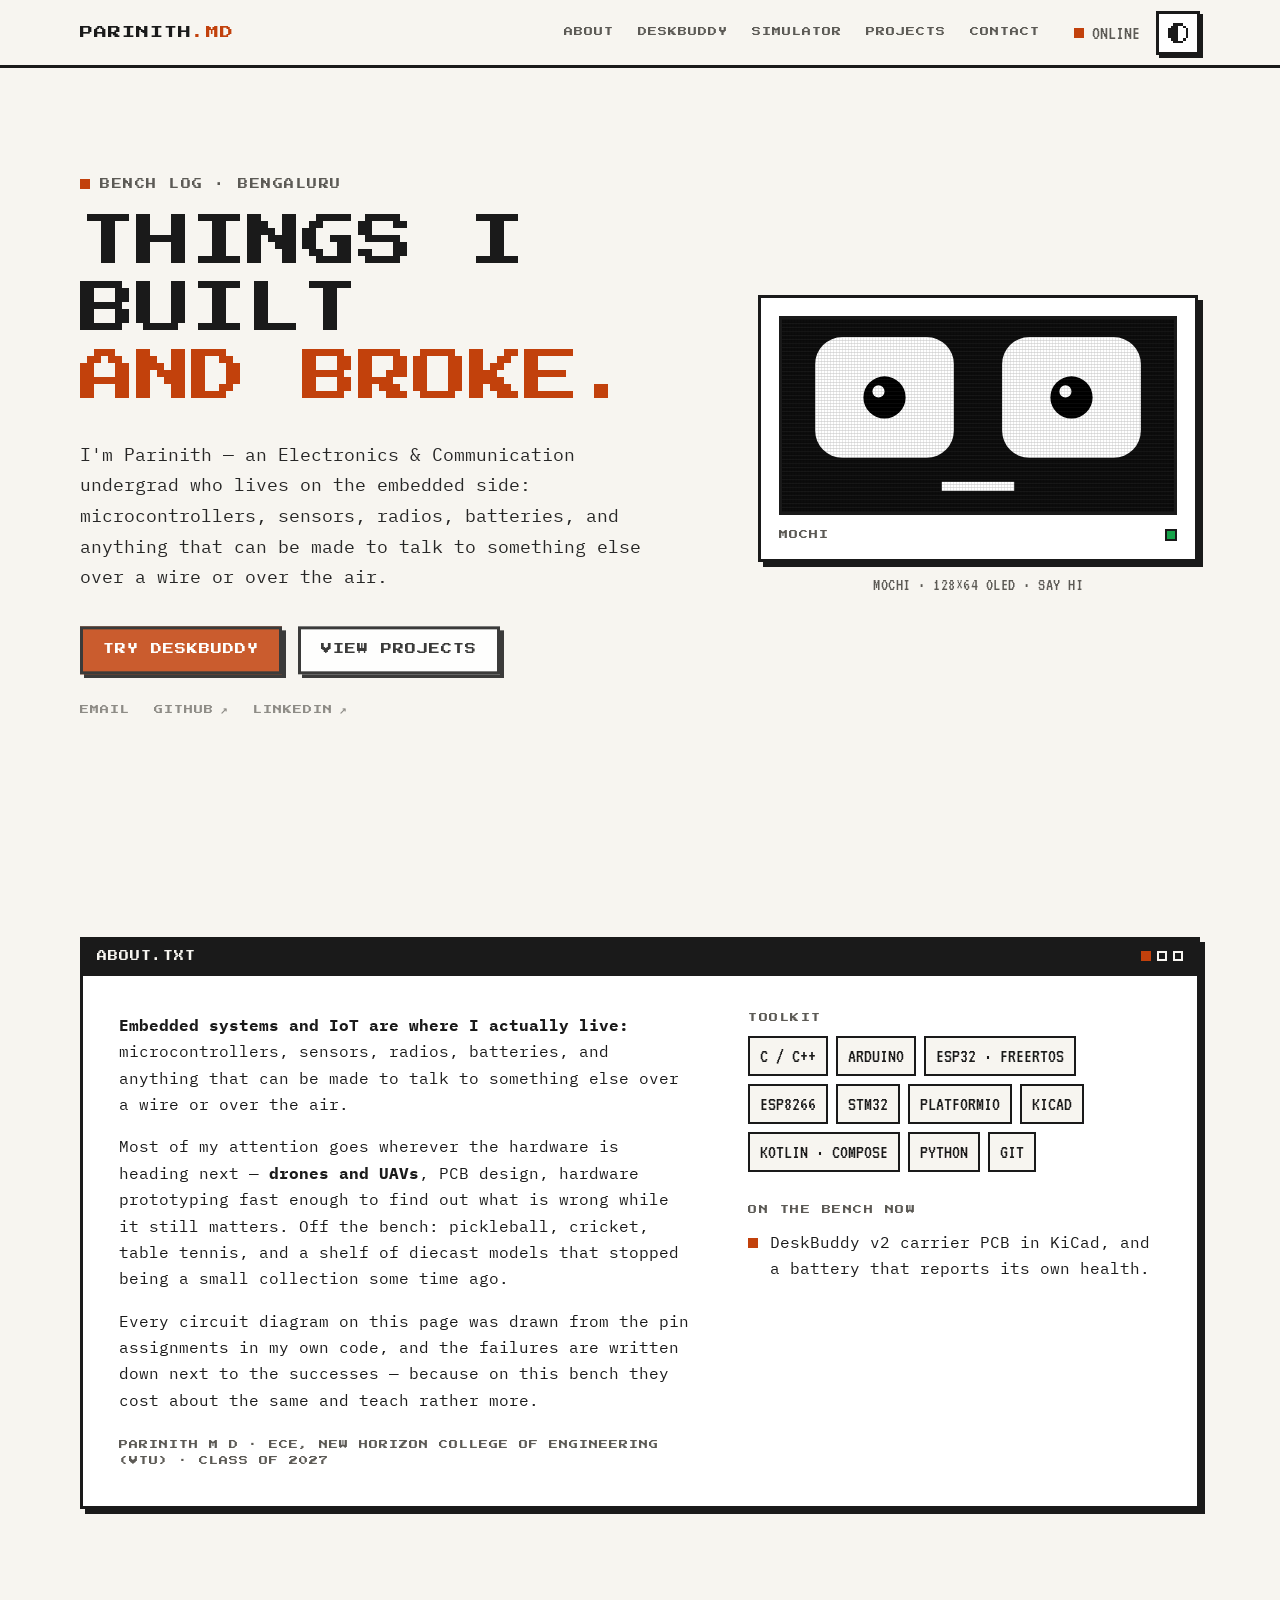
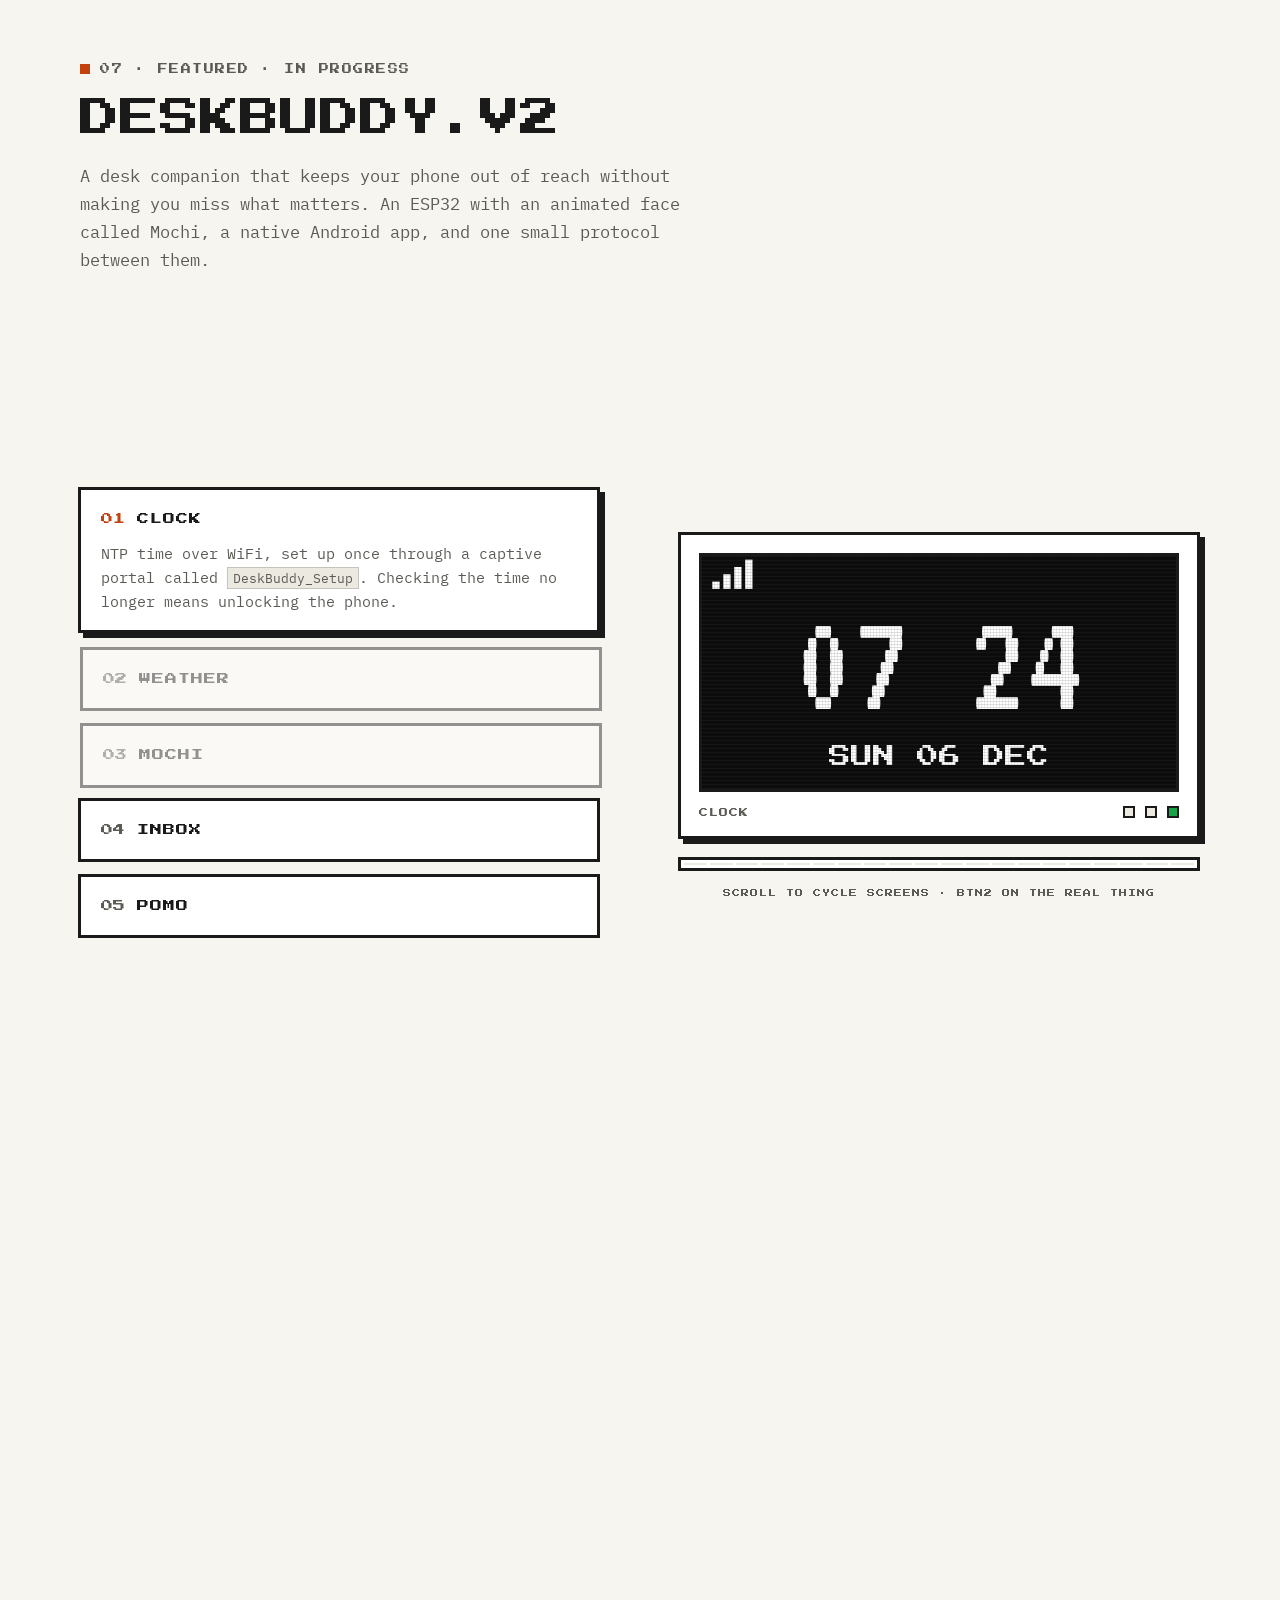
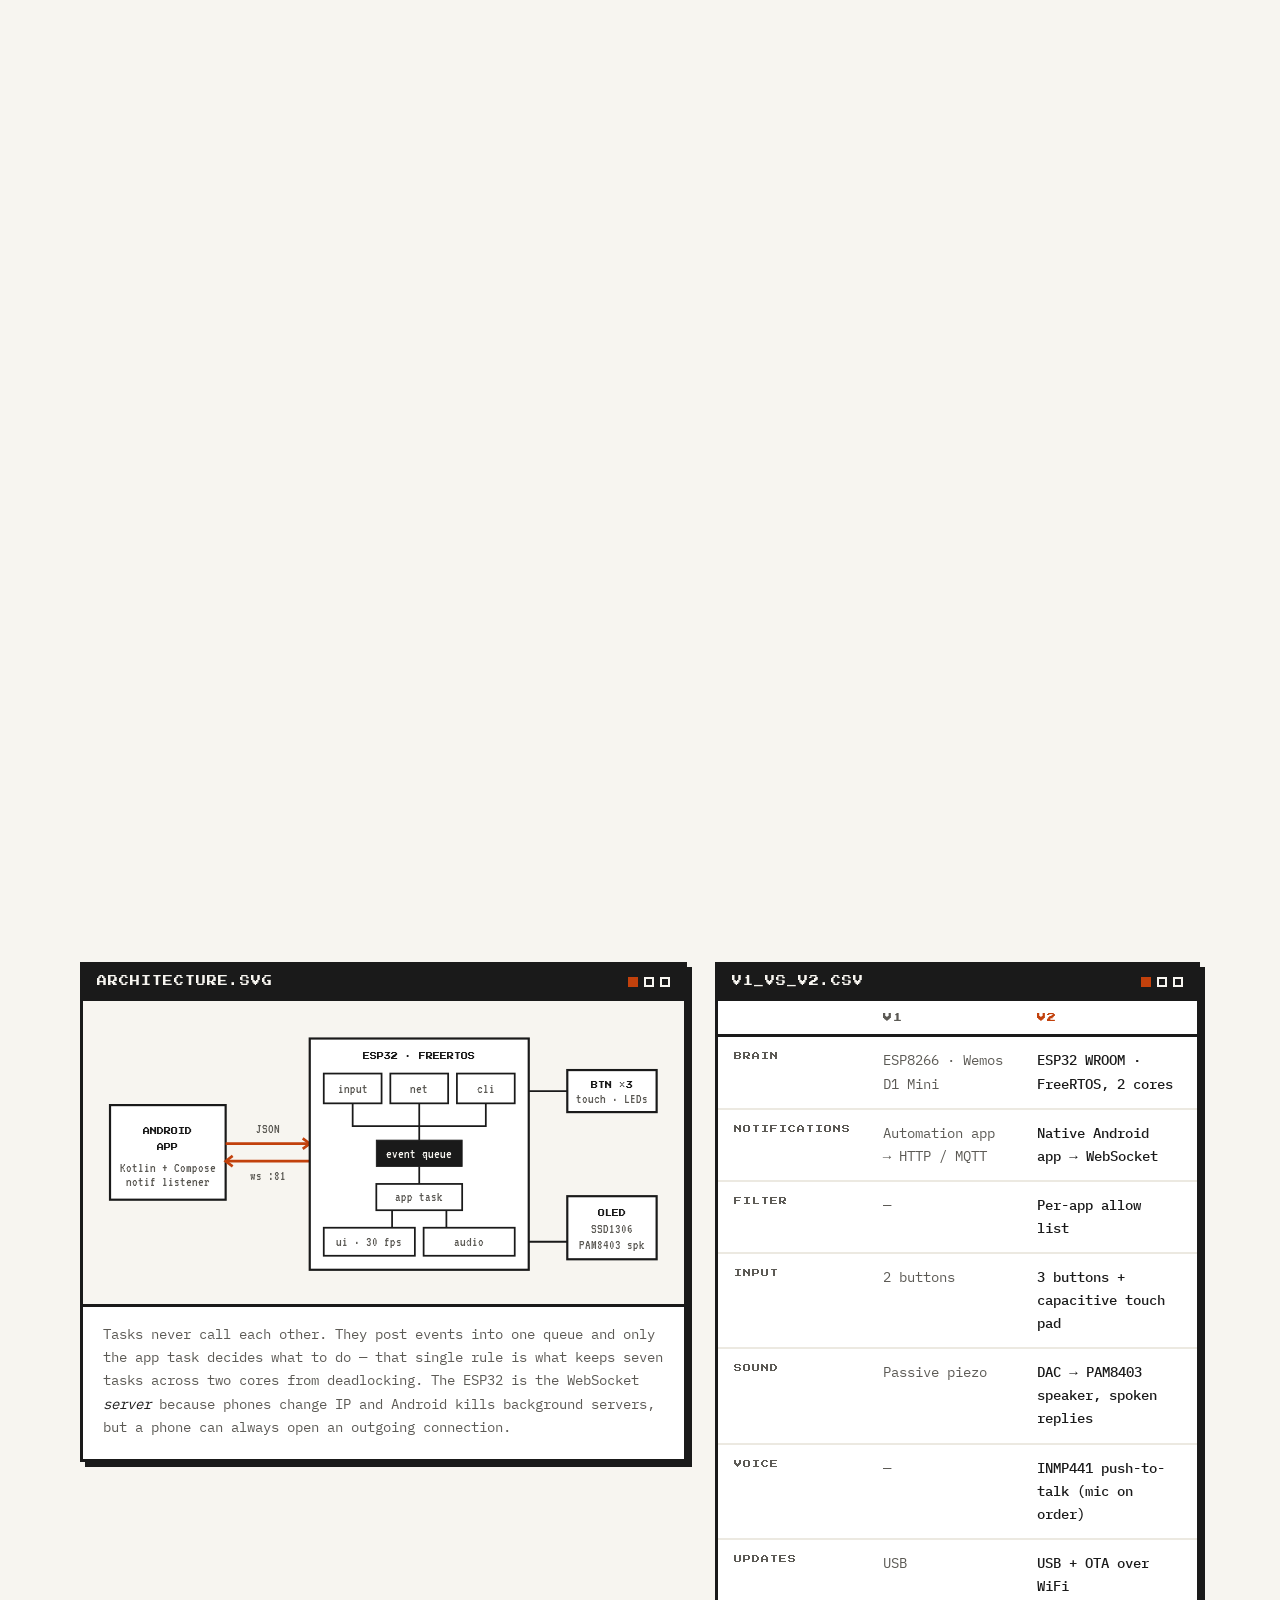
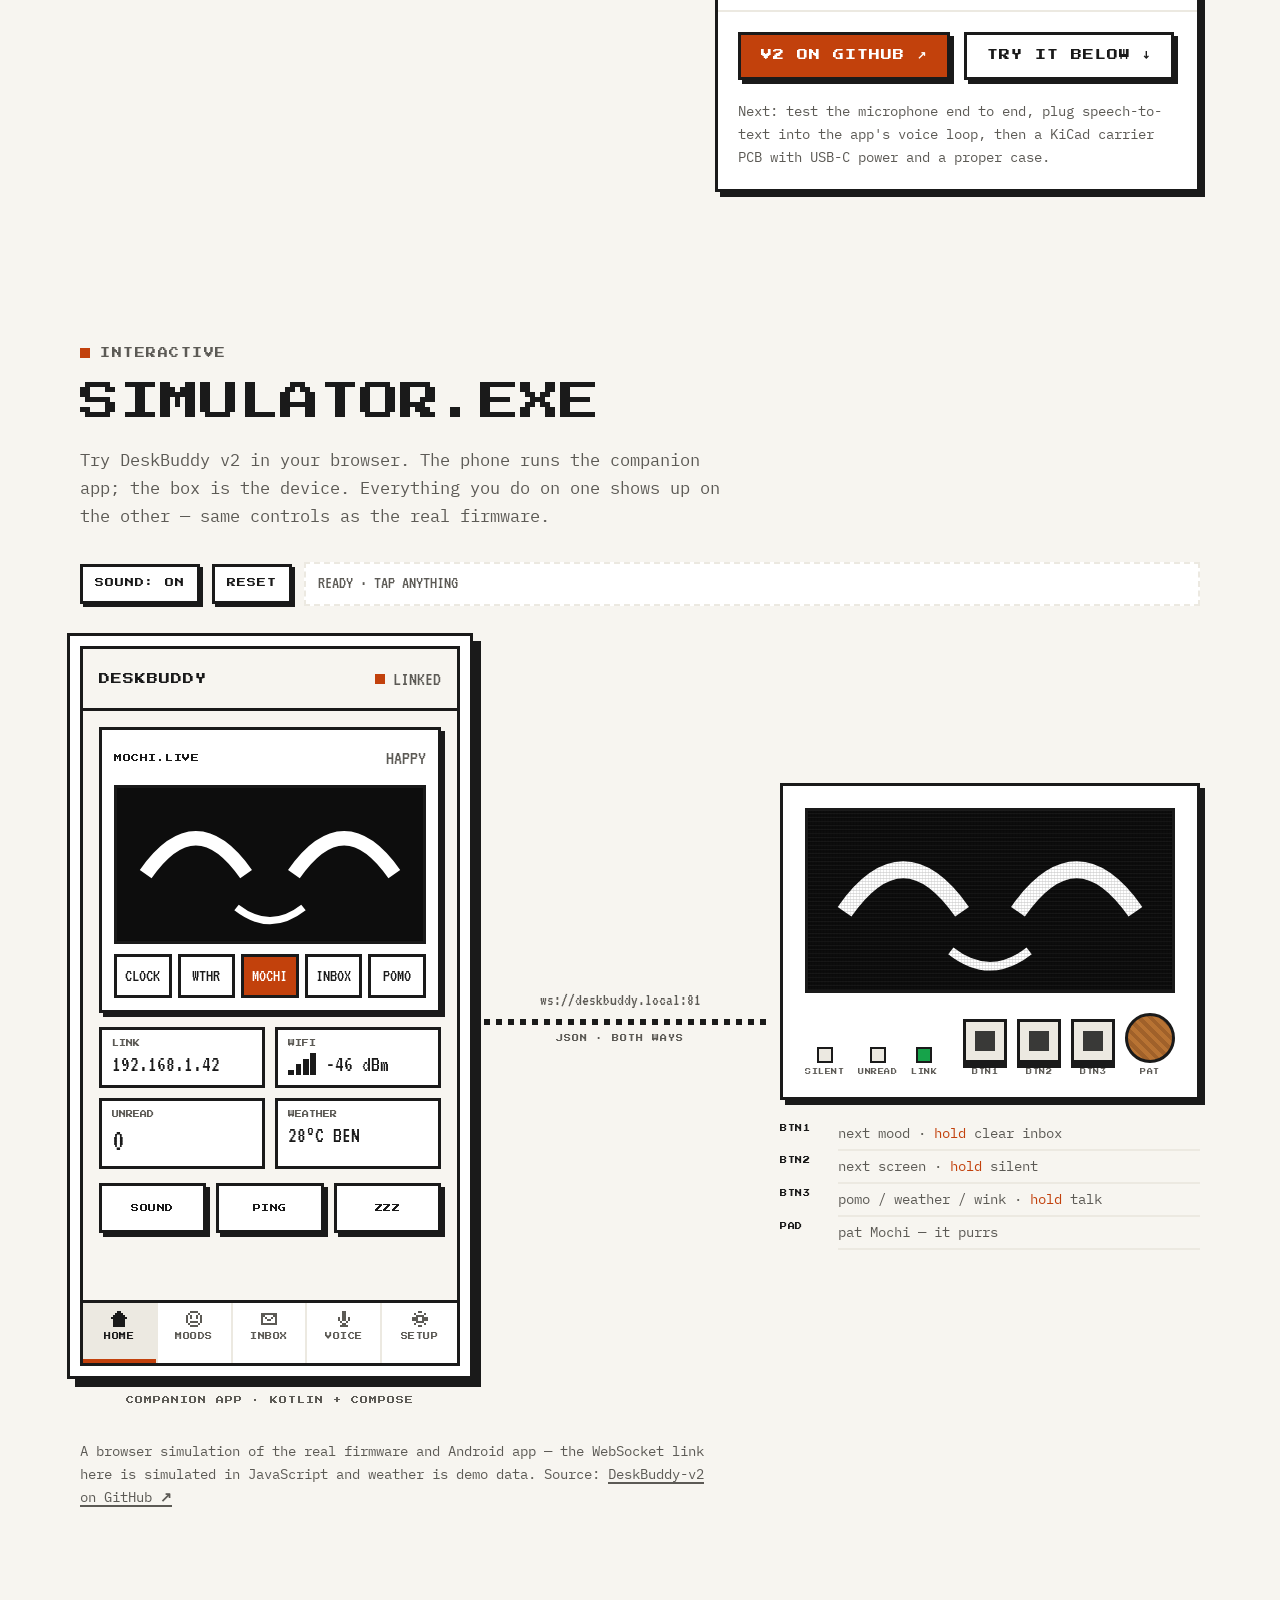
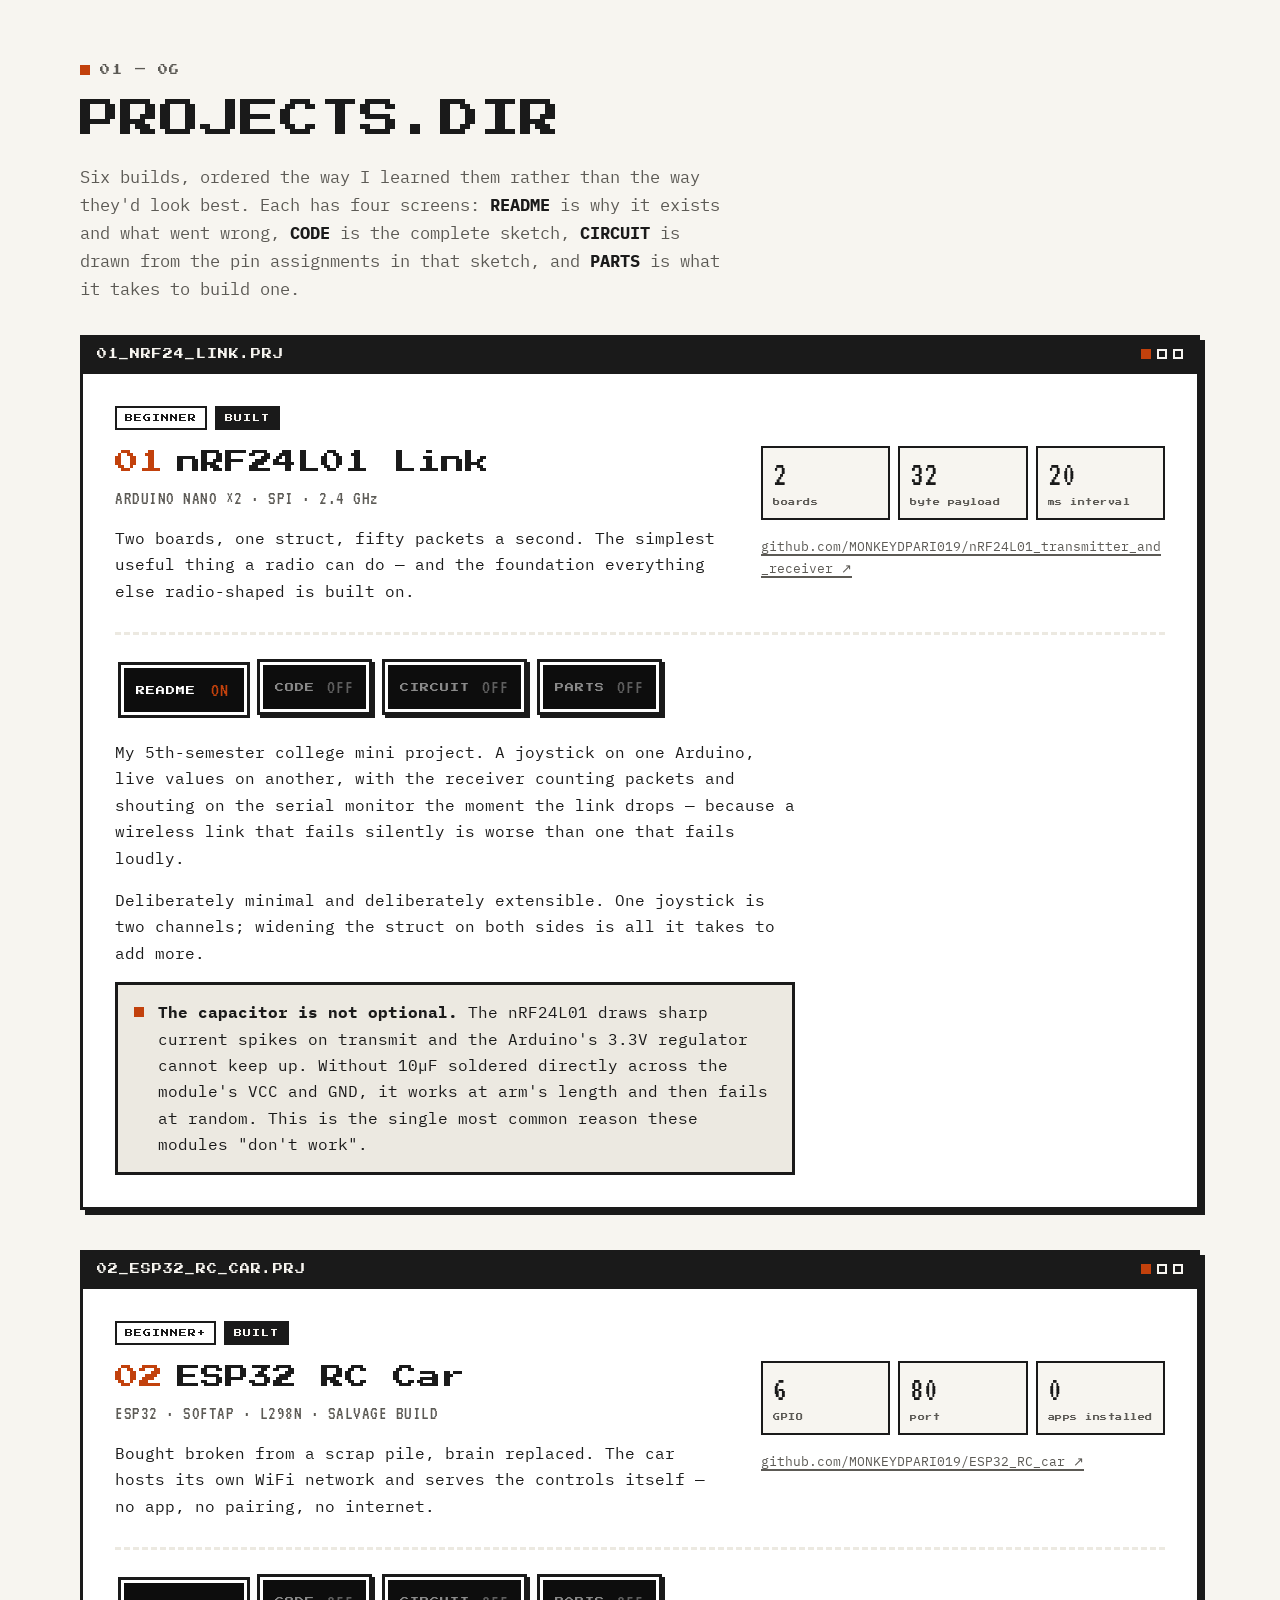
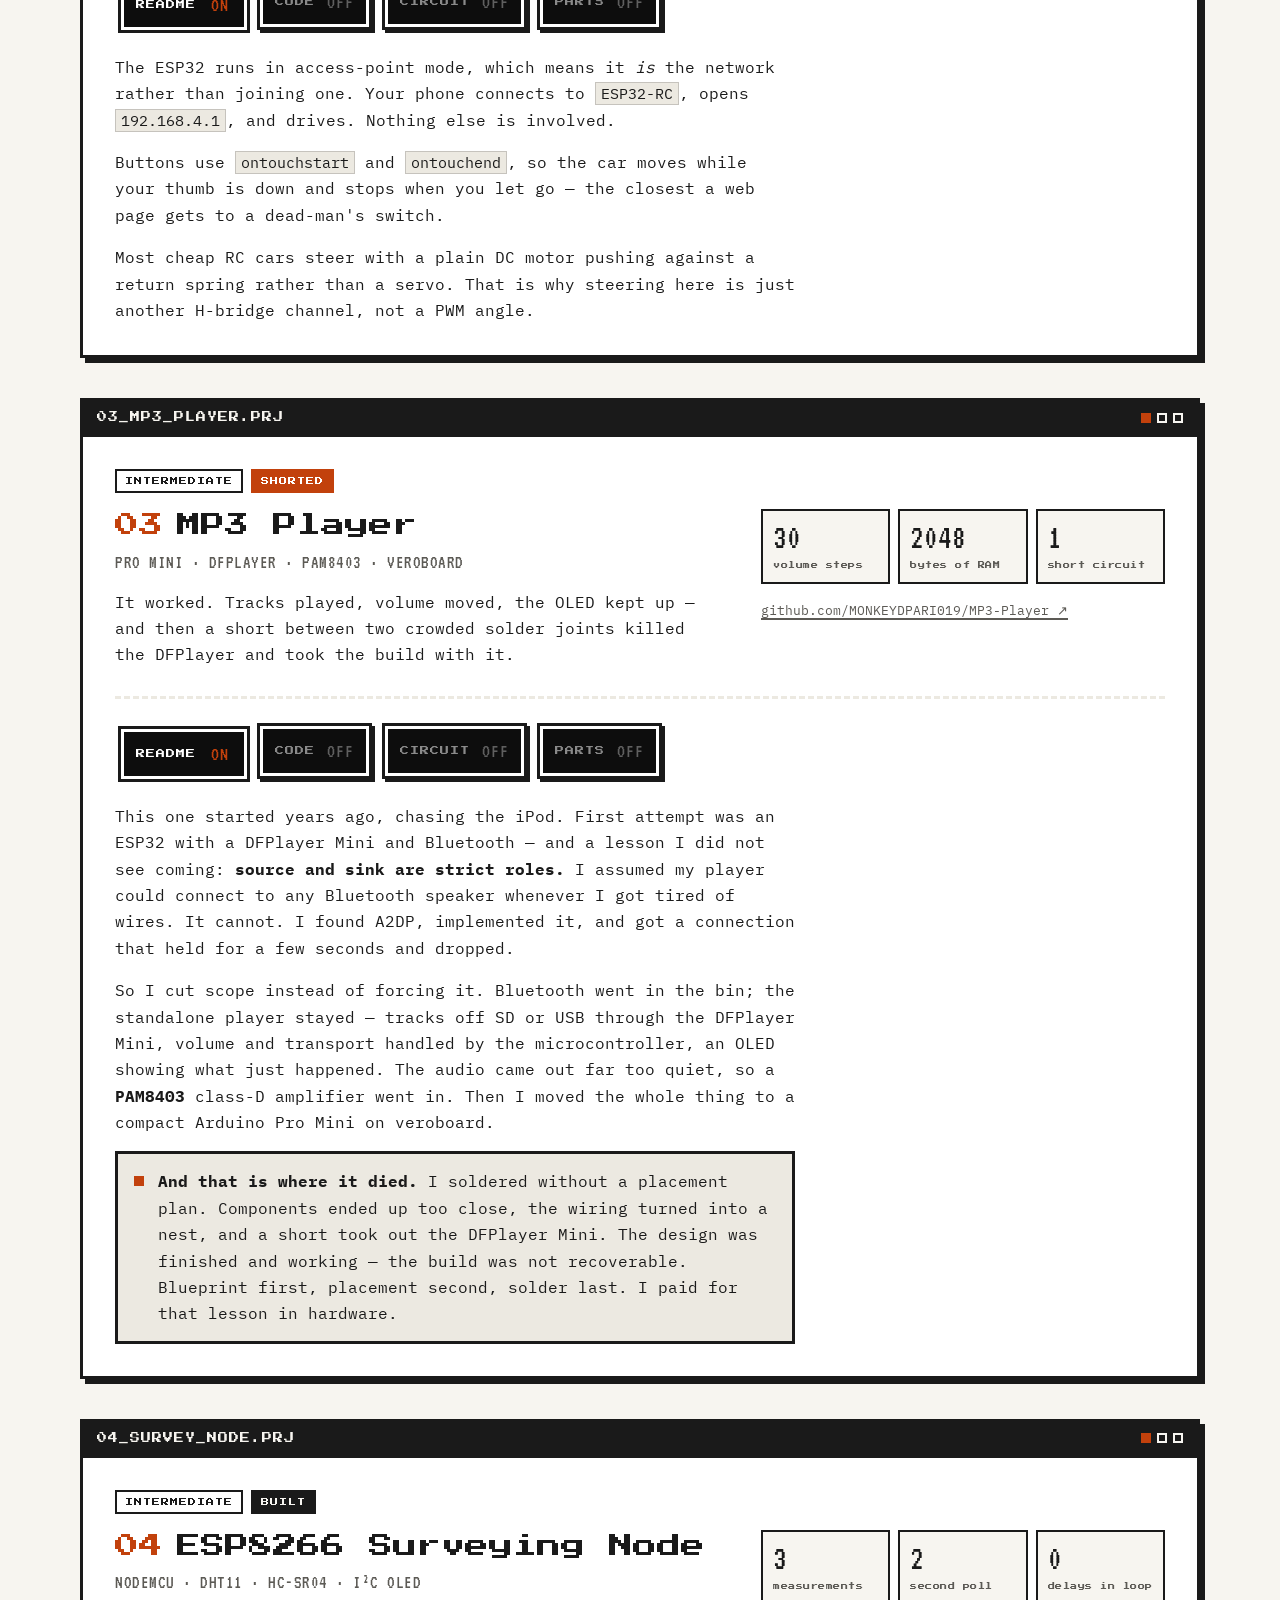
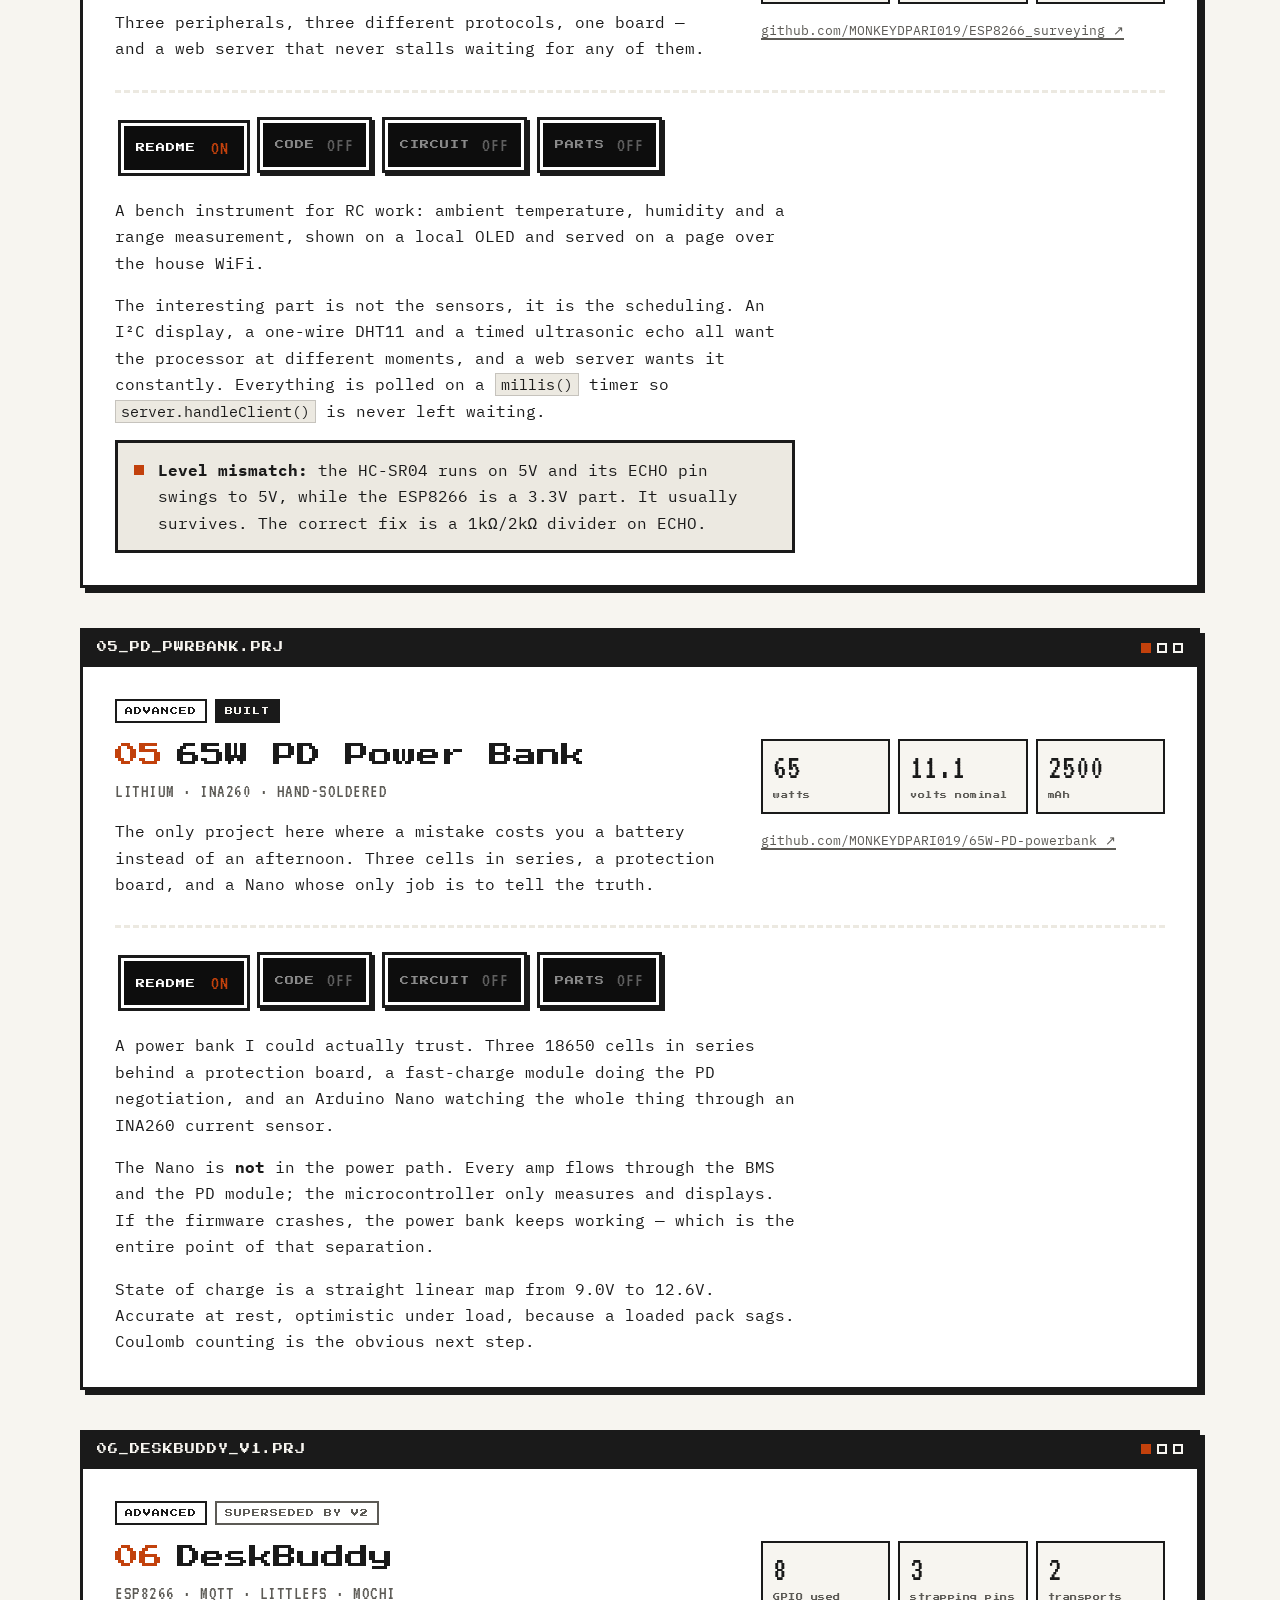
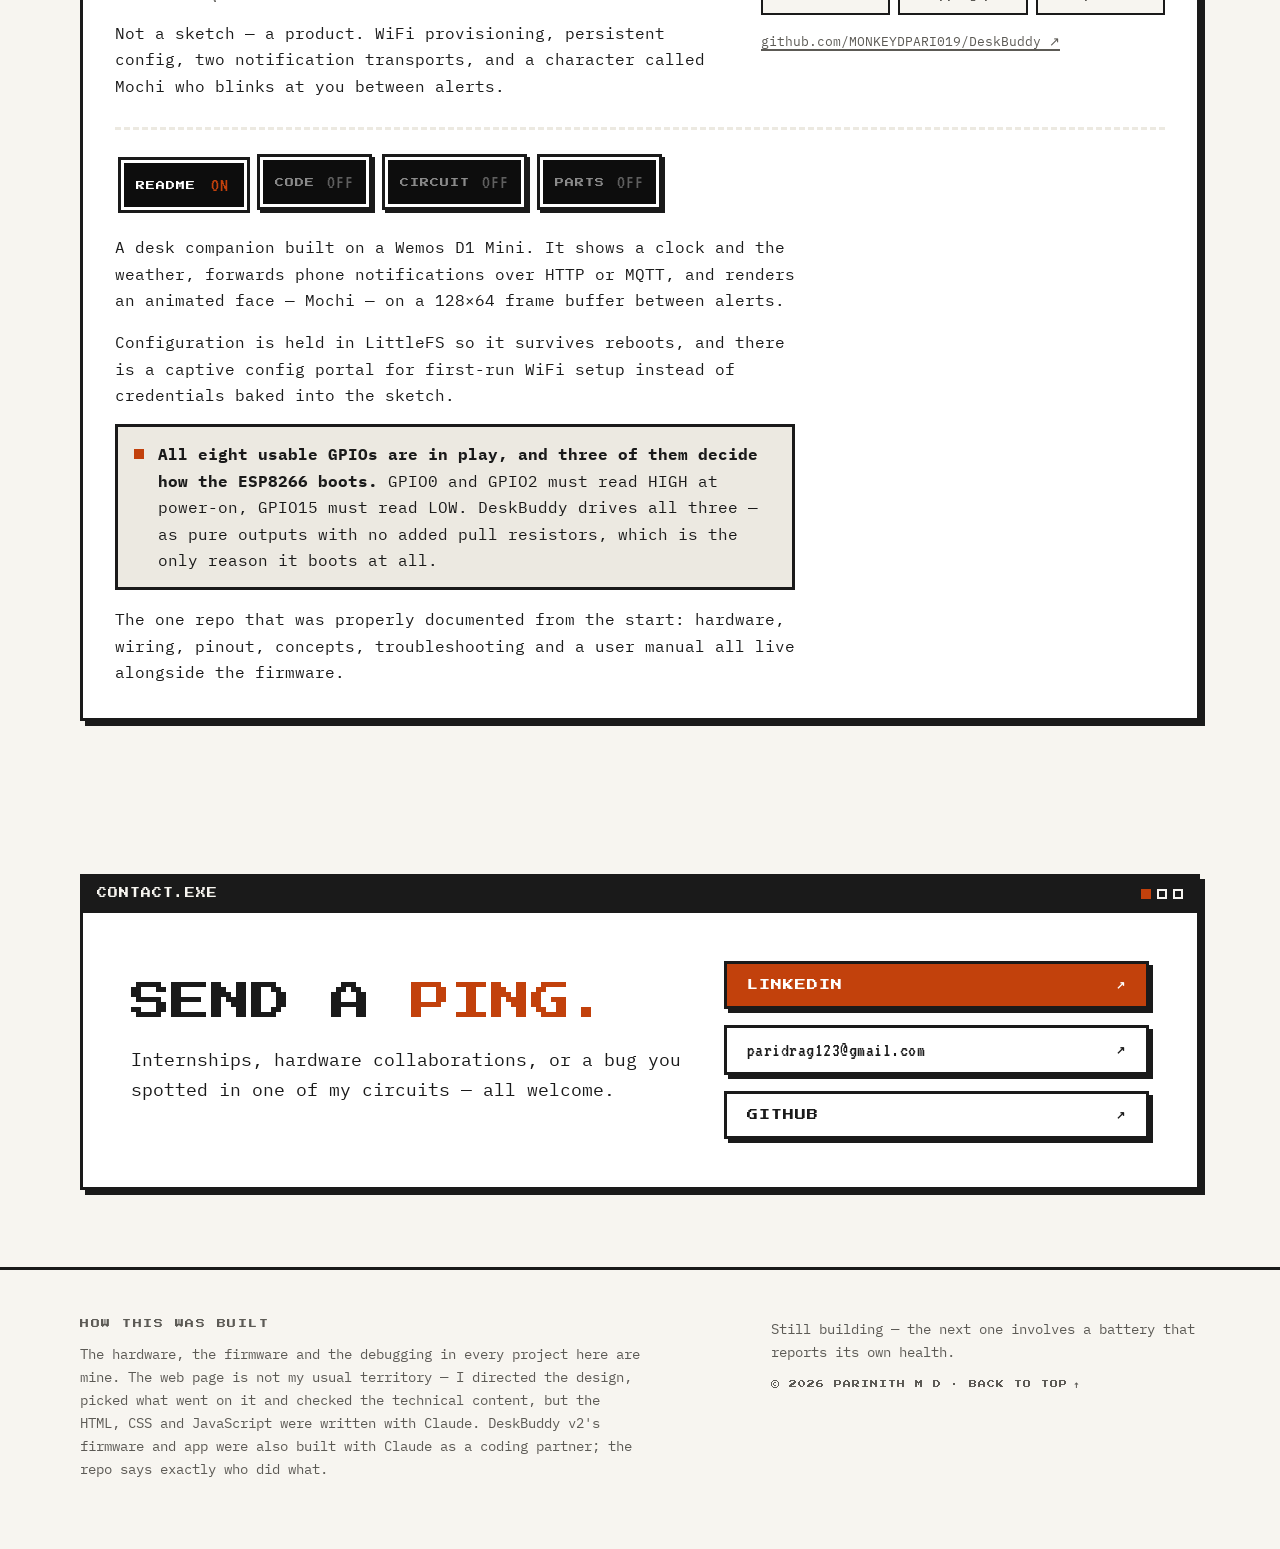
==== commit a8341970: "Rebuild site in DeskBuddy retro style + v2 simulator" ====
--- a/index.html
+++ b/index.html
@@ -2,12 +2,12 @@
 <html lang="en">
 <head>
 <meta charset="utf-8">
-<title>Bench Log — Parinith</title>
+<title>Parinith M D — Hardware &amp; Embedded</title>
 <link rel="canonical" href="https://monkeydpari019.github.io/optimus.html">
 <meta http-equiv="refresh" content="0; url=./optimus.html">
 <script>location.replace("./optimus.html");</script>
 </head>
-<body style="margin:0;background:#15171a;color:#8FC2D8;font:14px/1.6 system-ui,sans-serif">
-  <p style="padding:24px">Redirecting to <a href="./optimus.html" style="color:#8FC2D8">optimus.html</a>…</p>
+<body style="margin:0;background:#f7f5f0;color:#1a1a1a;font:14px/1.6 ui-monospace,monospace">
+  <p style="padding:24px">Redirecting to <a href="./optimus.html" style="color:#c2410c">optimus.html</a>…</p>
 </body>
 </html>
